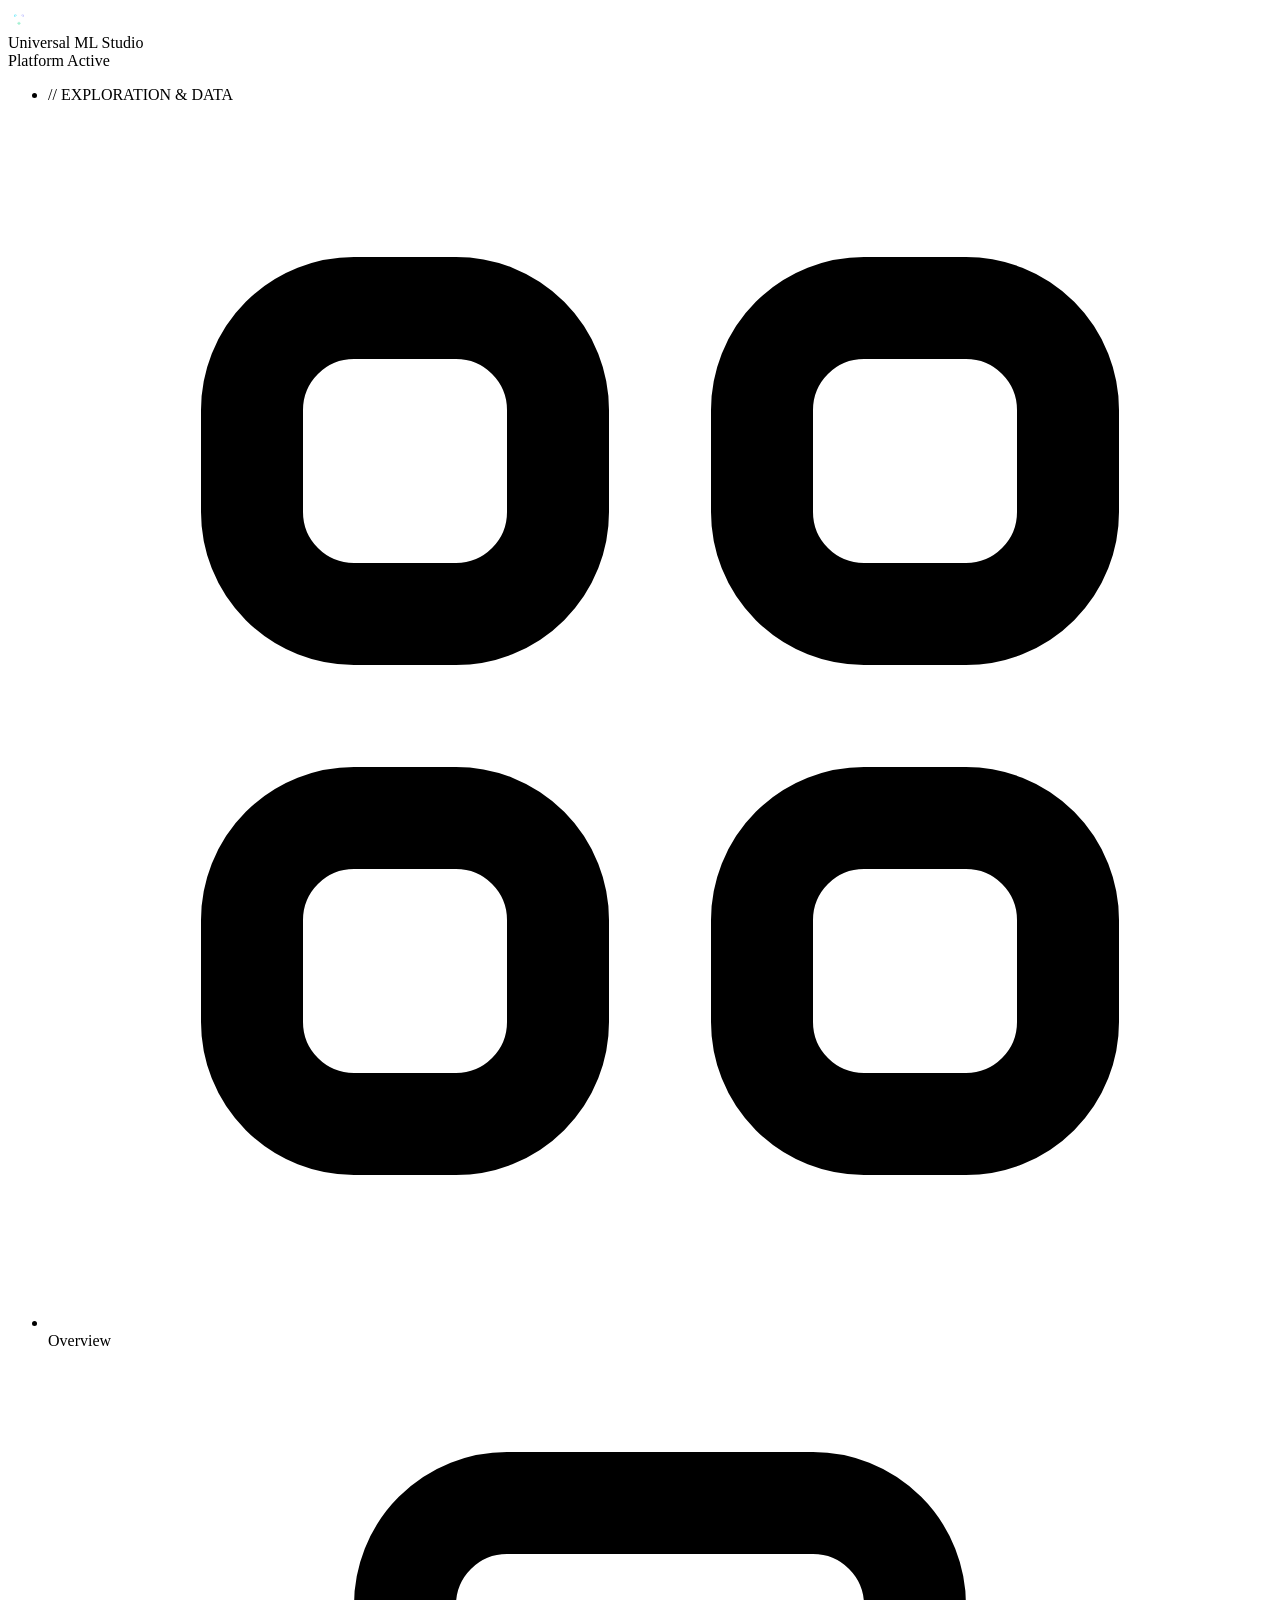
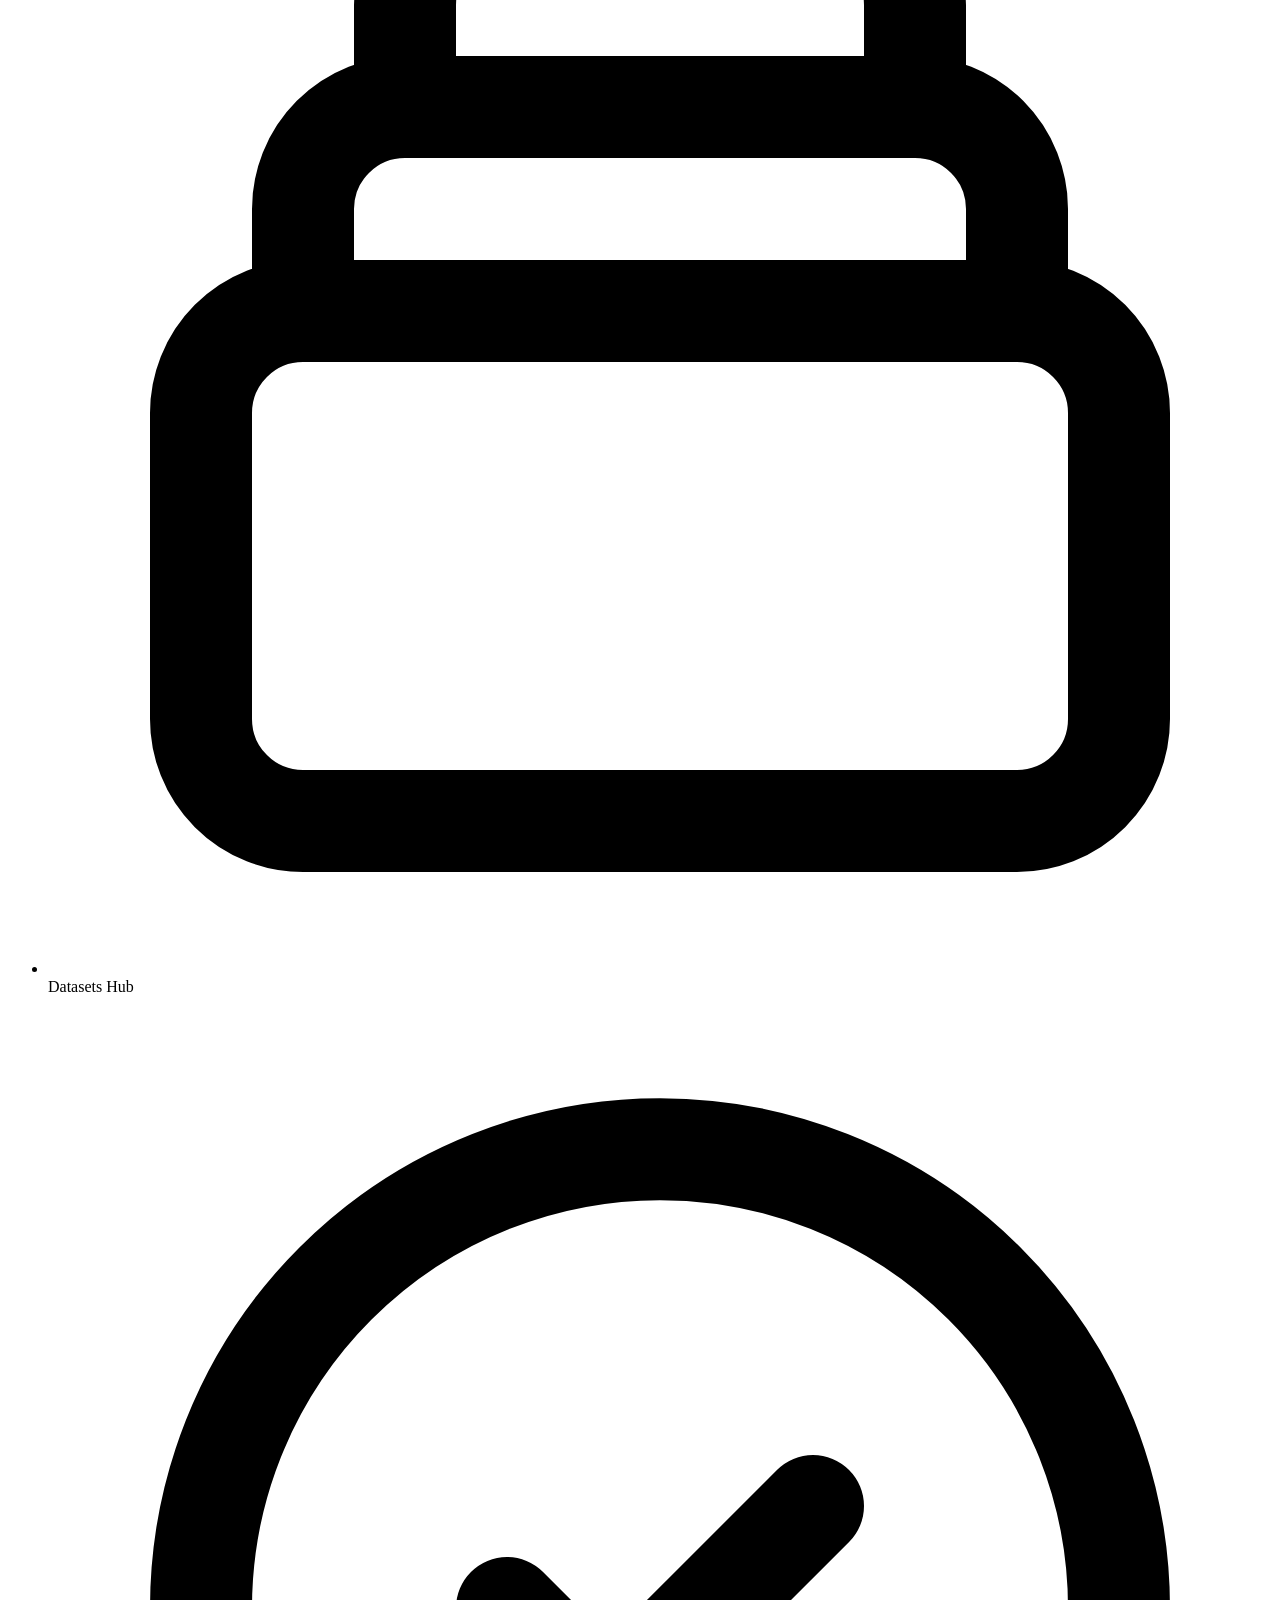
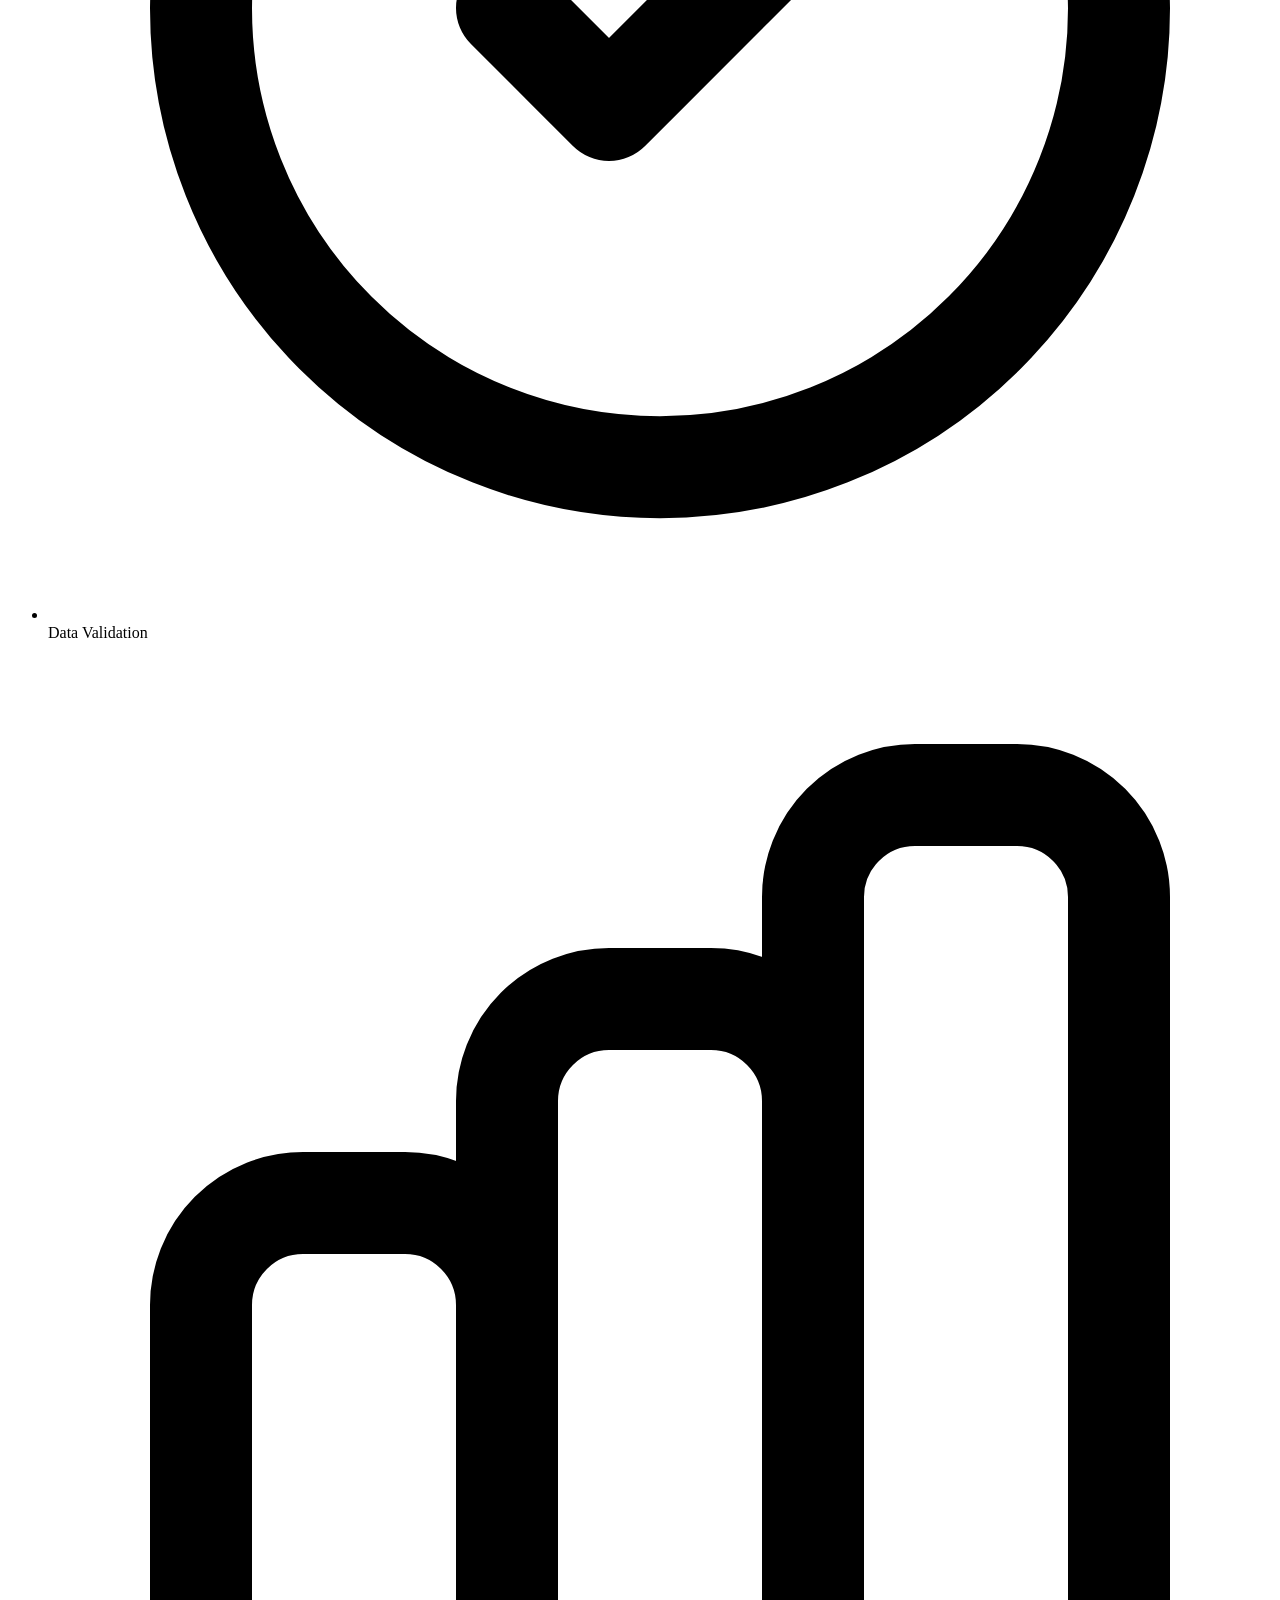
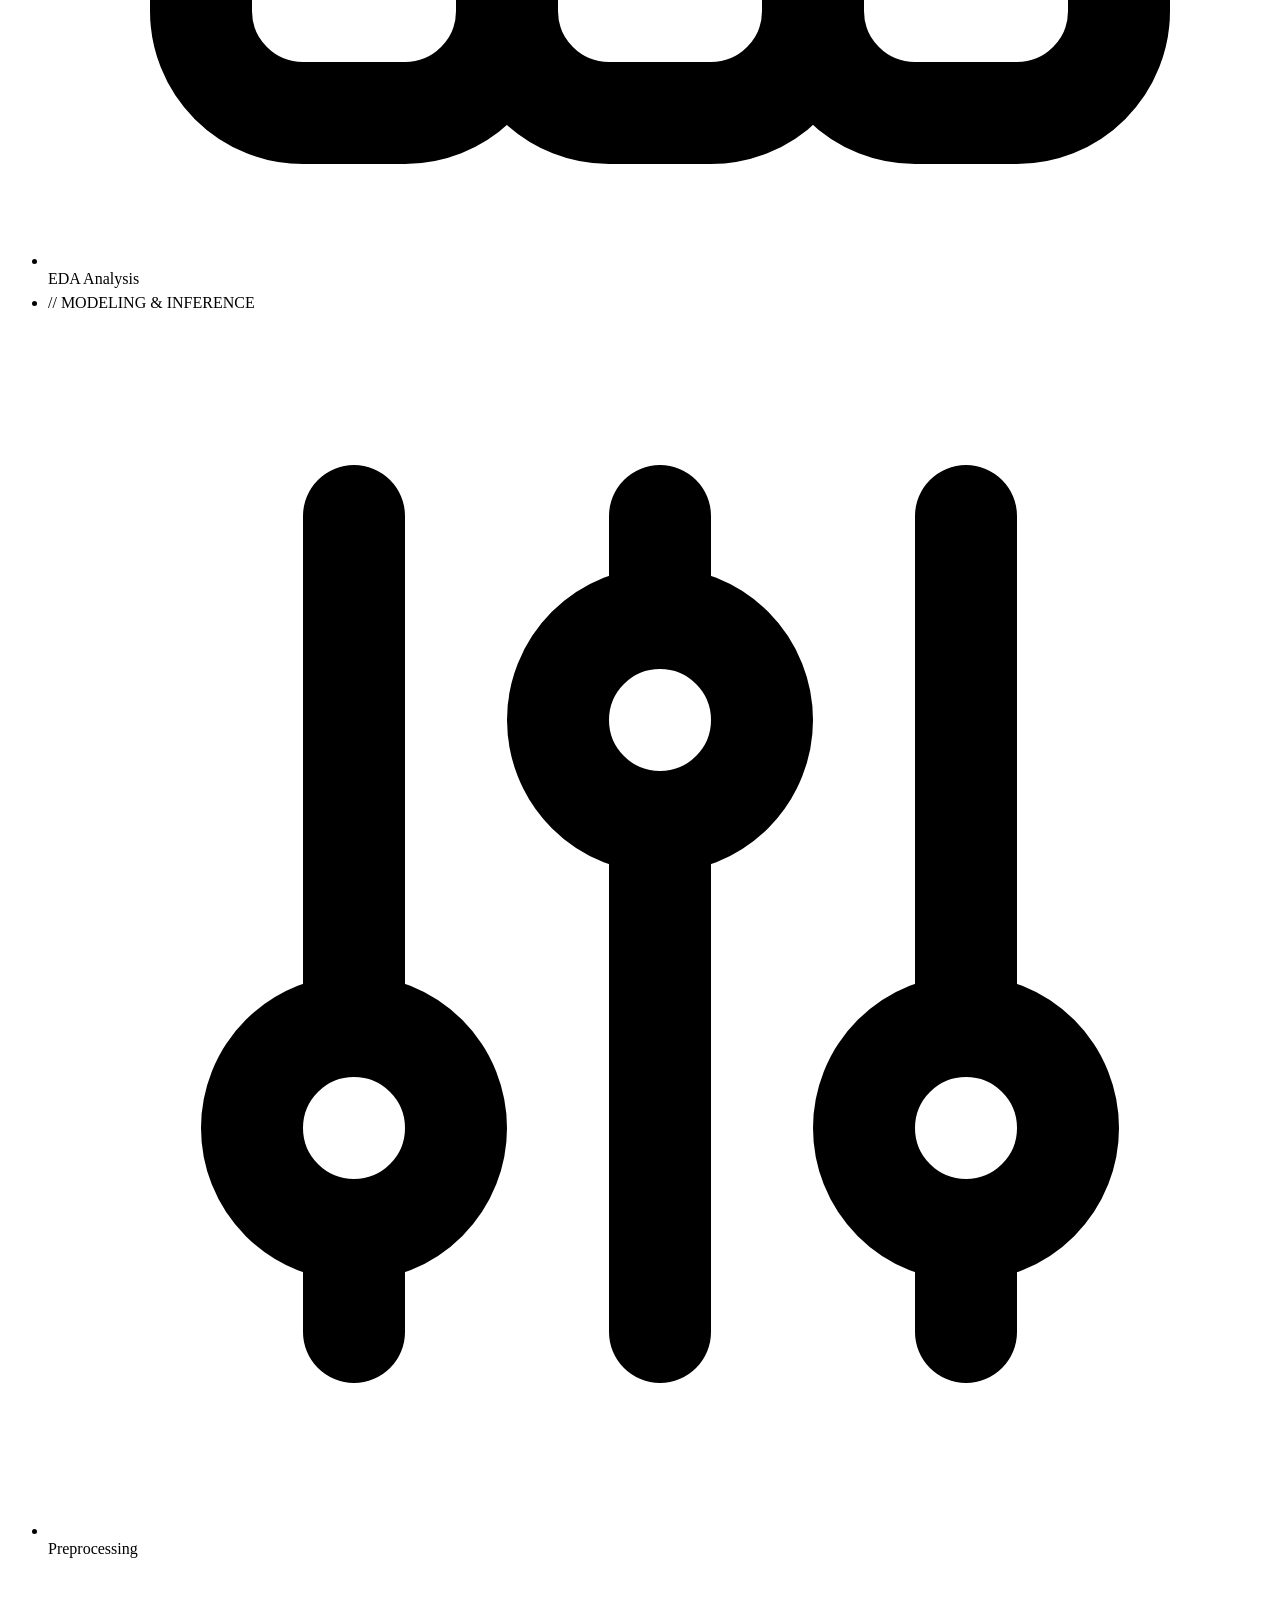
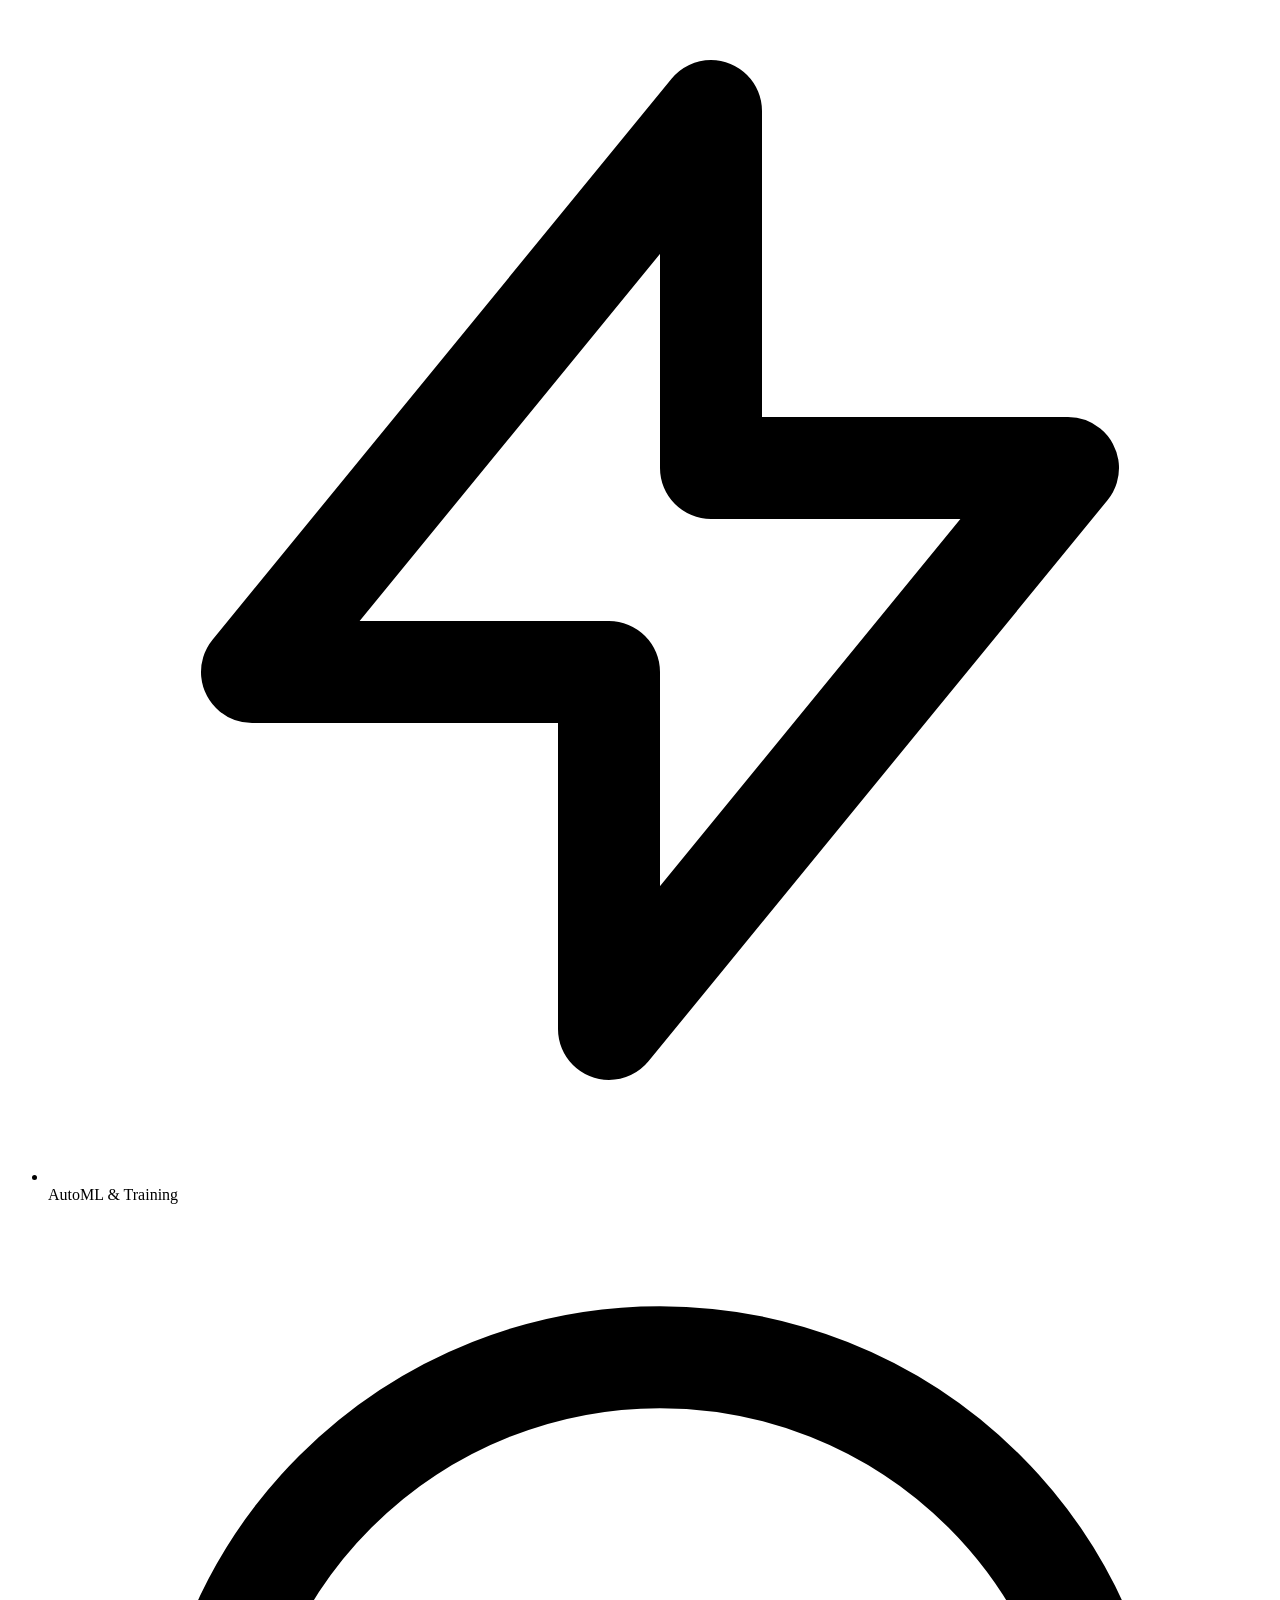
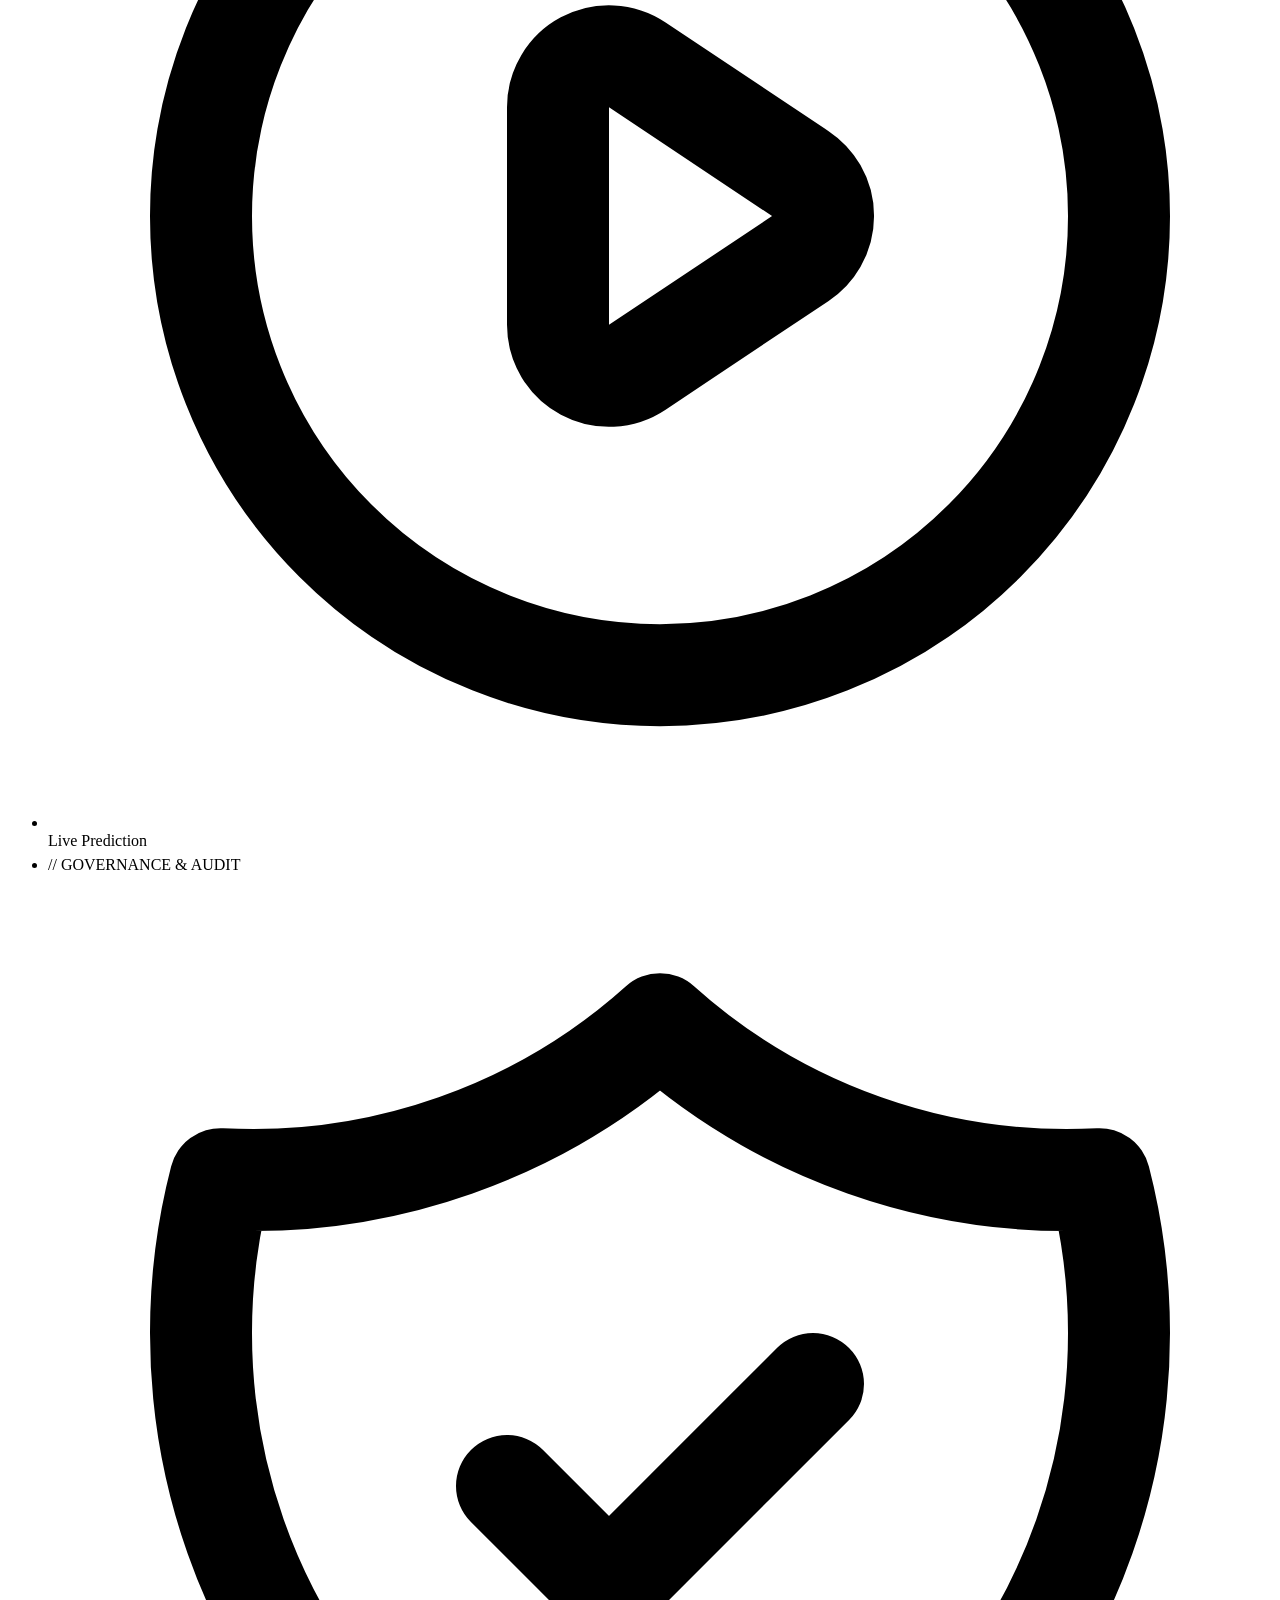
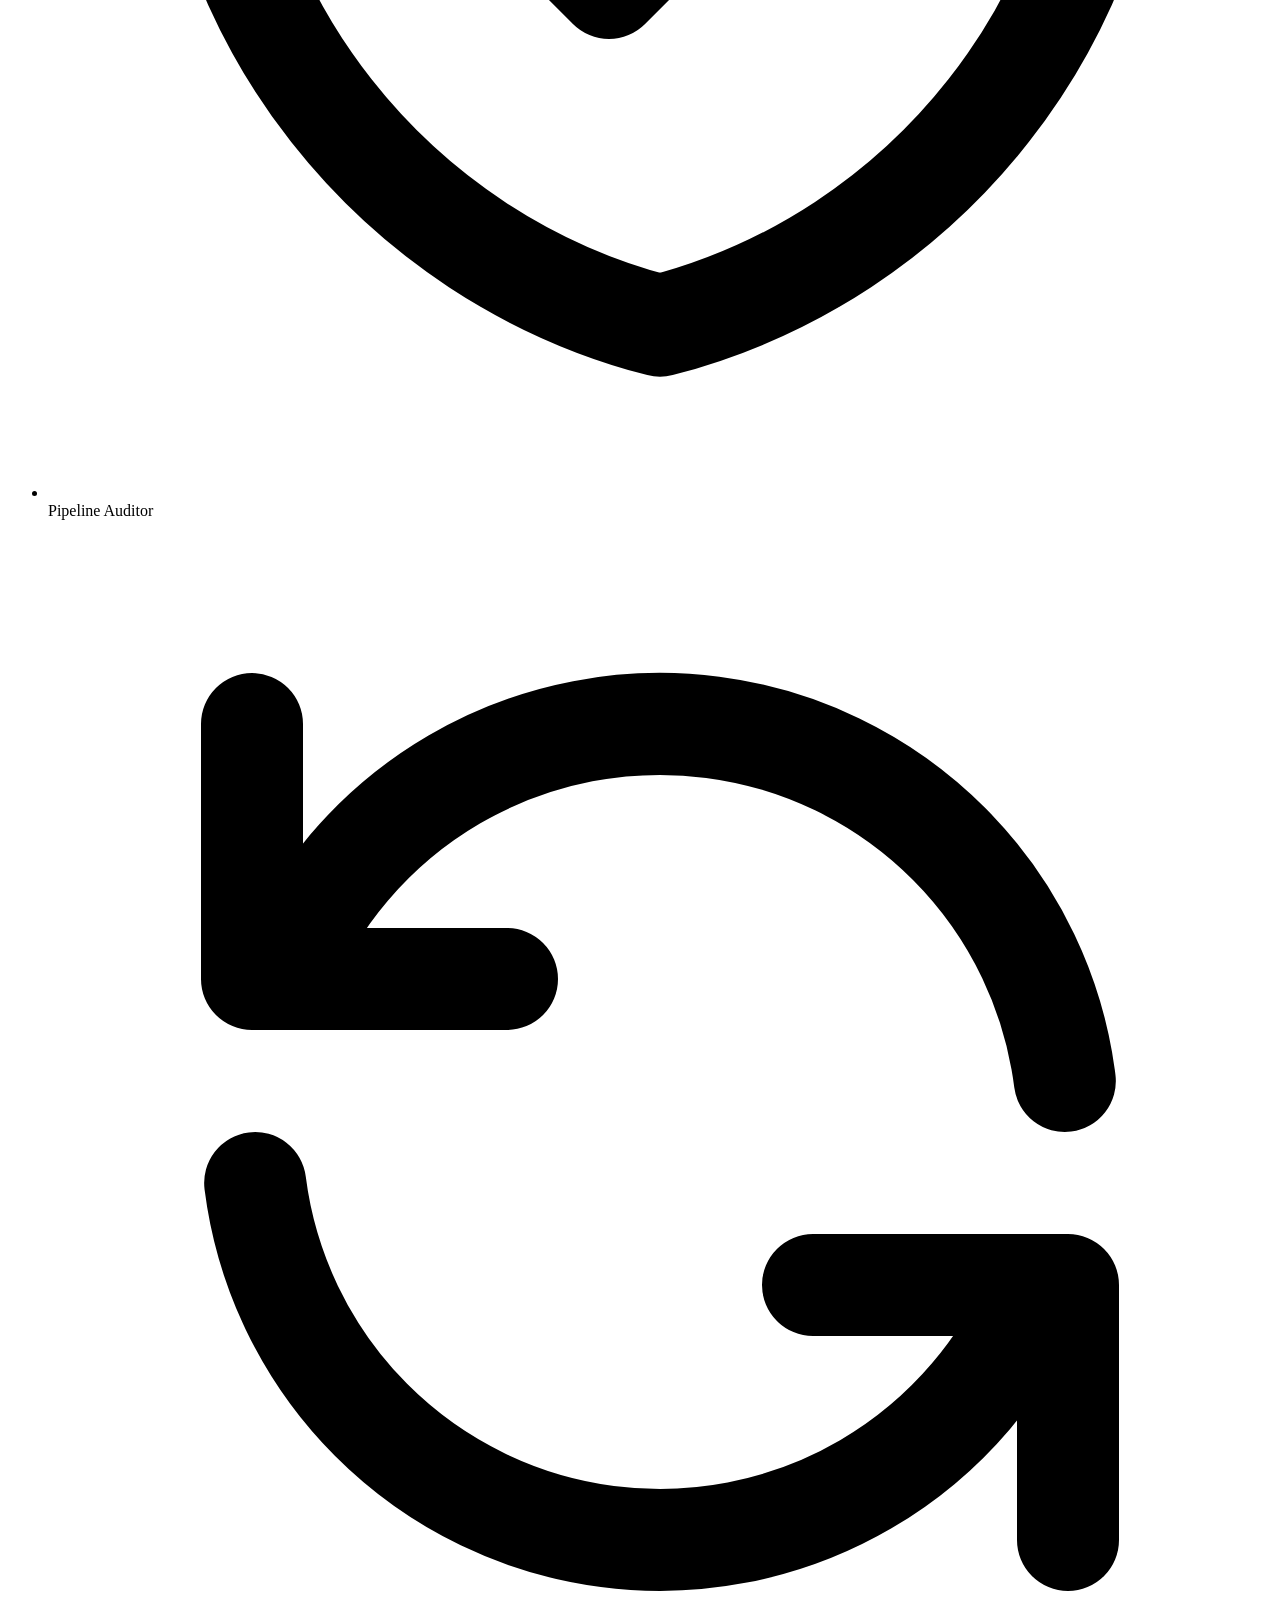
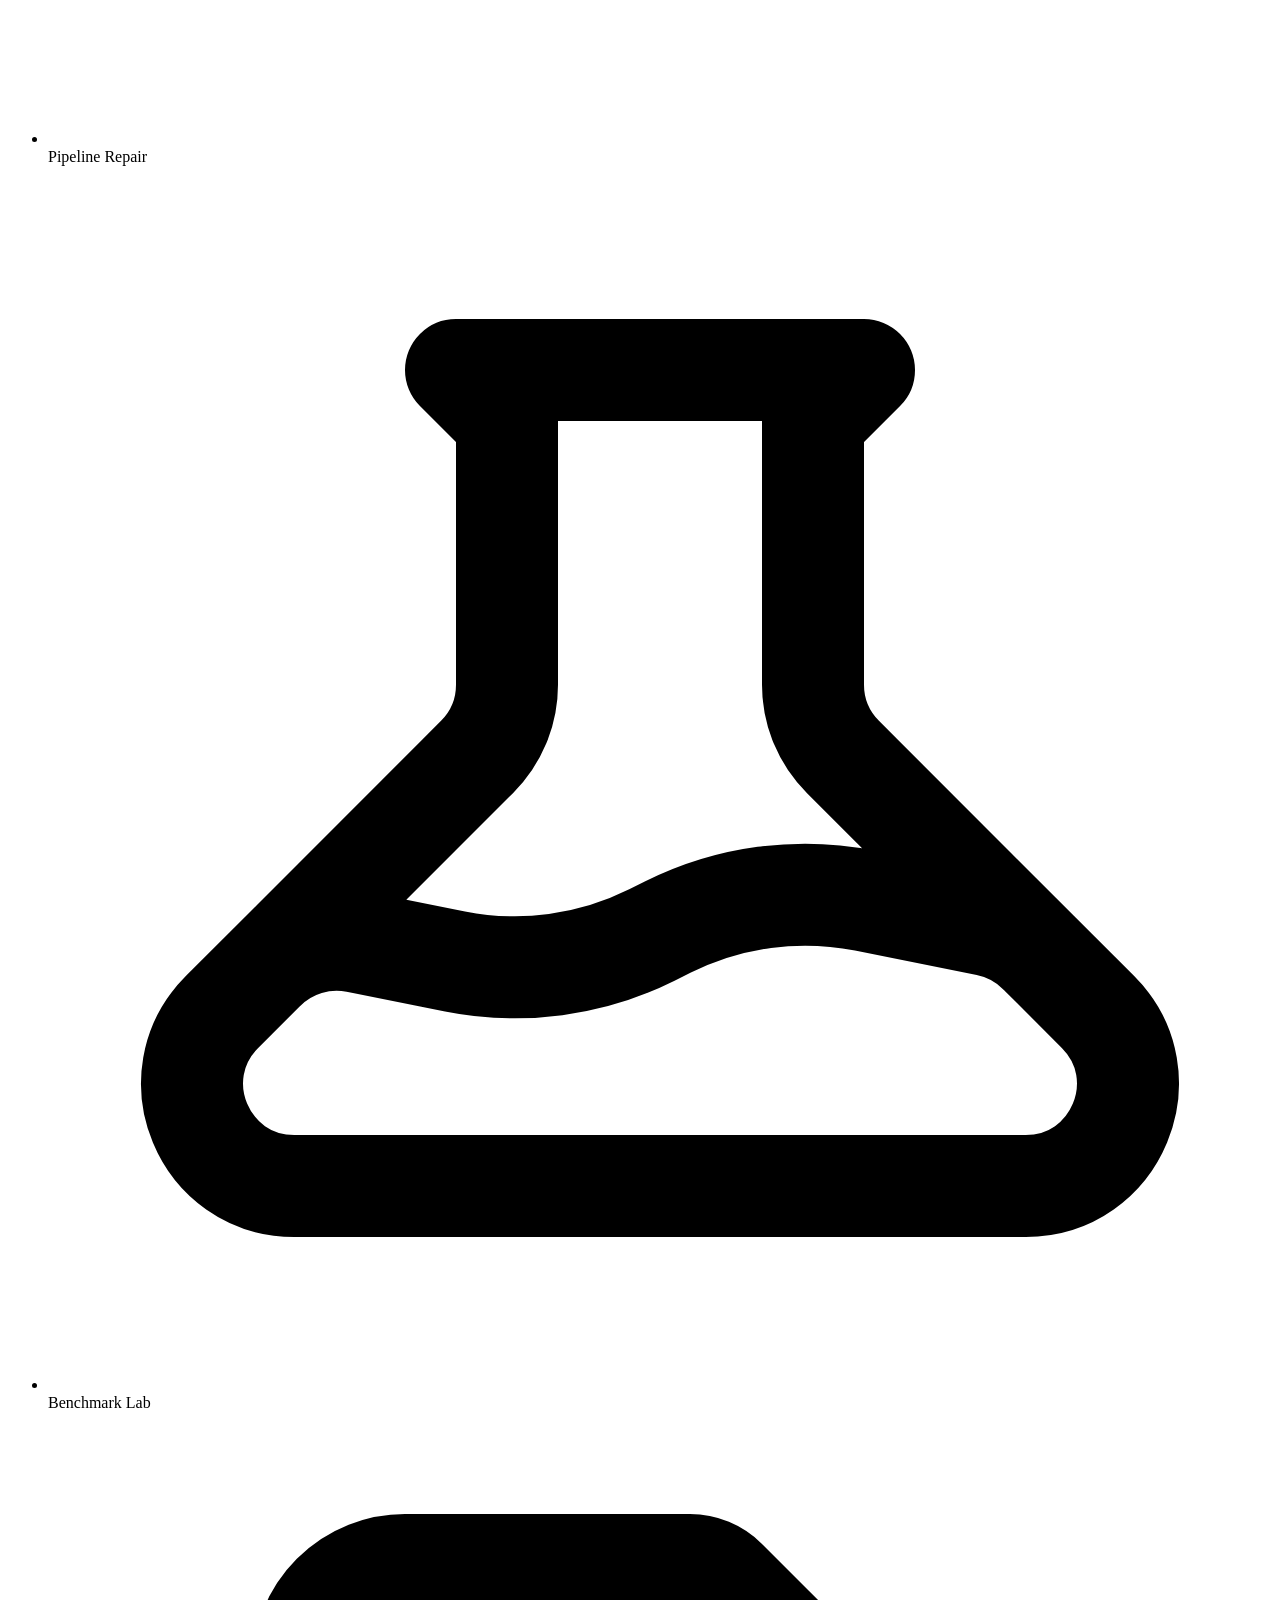
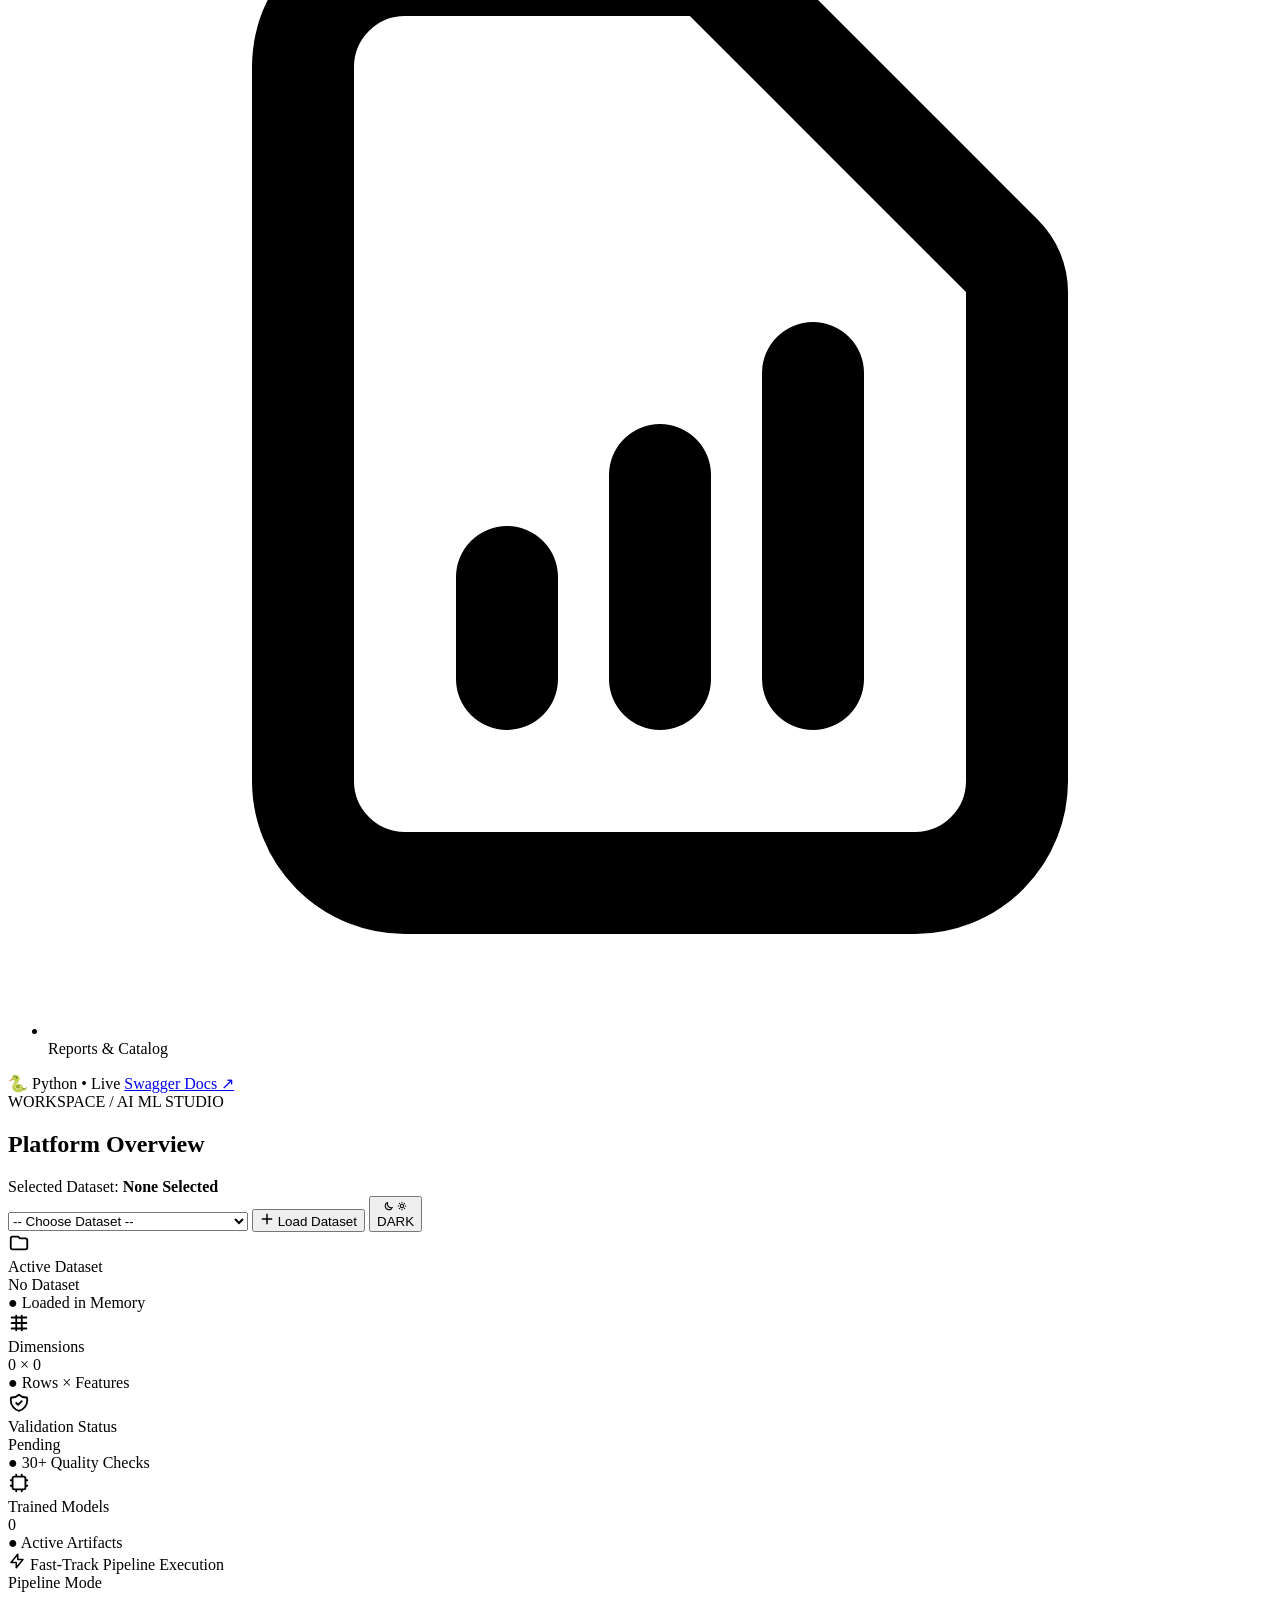
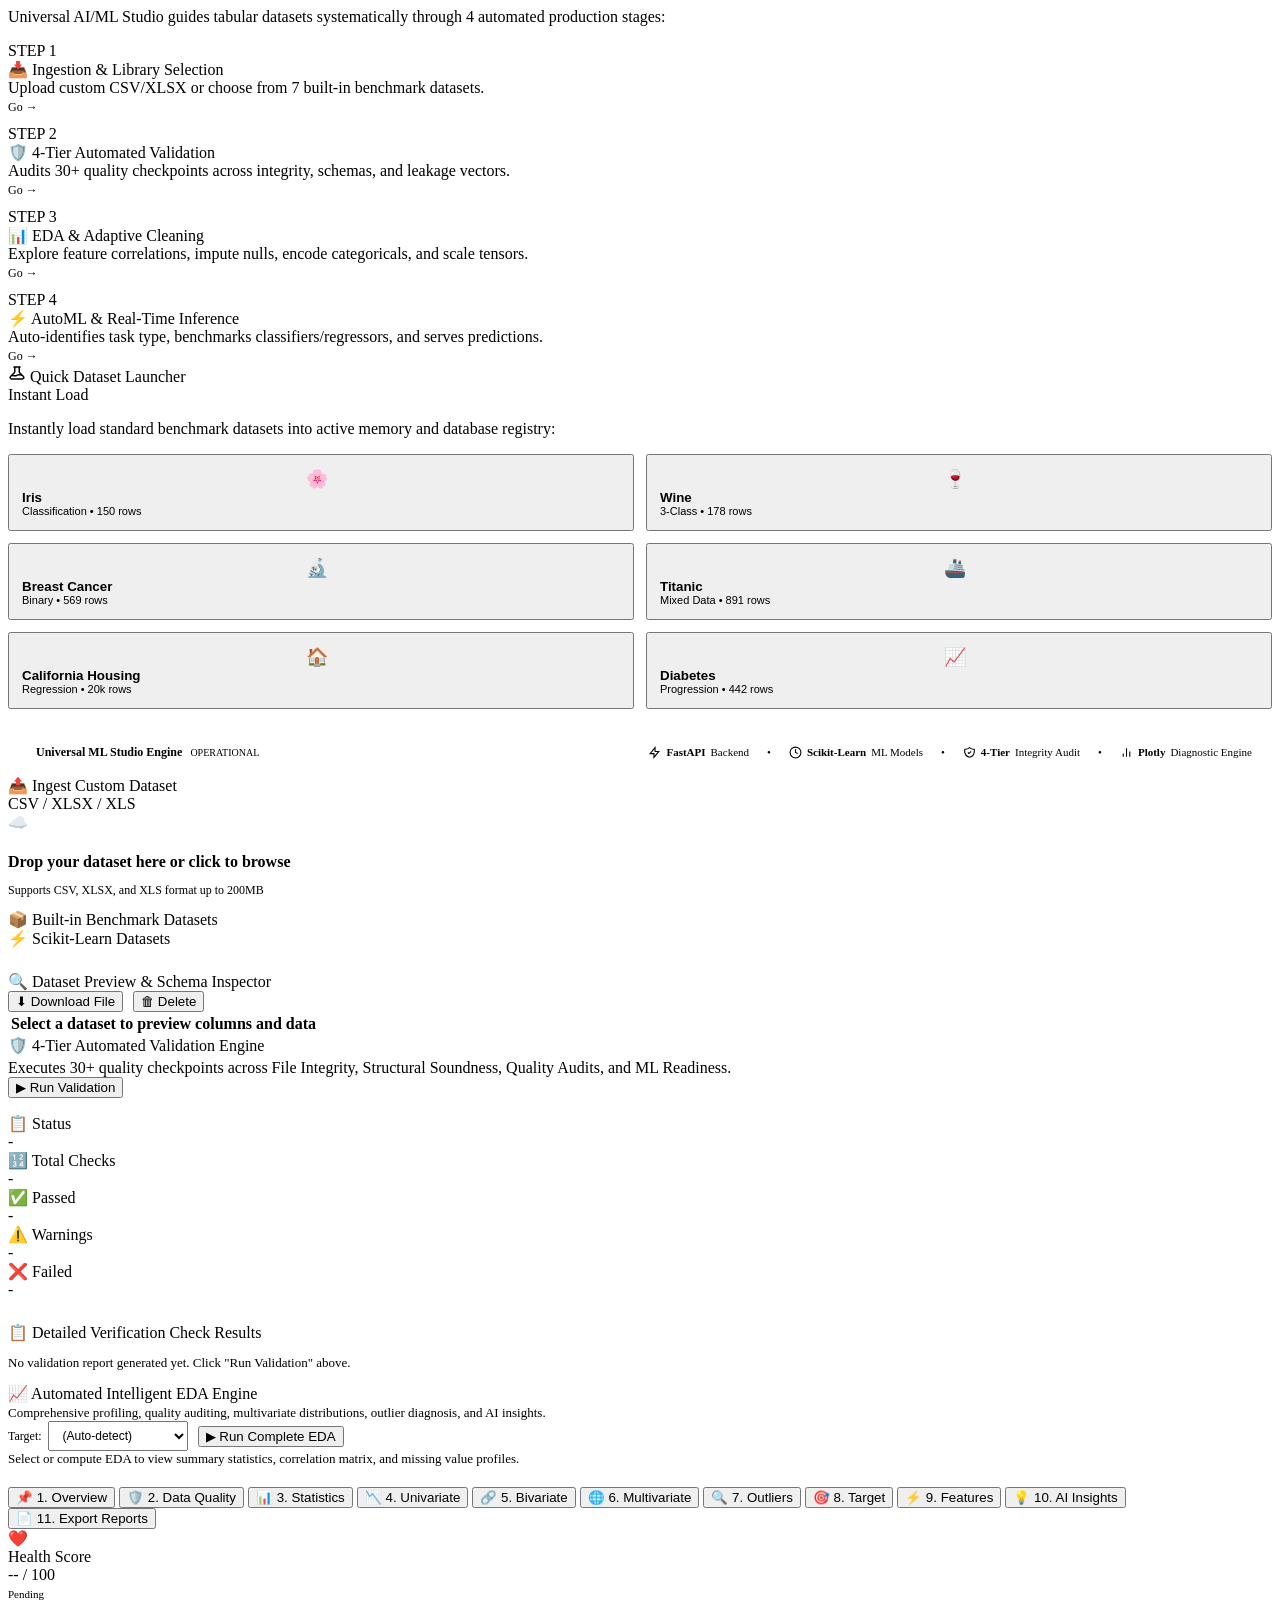
==== universal_ml_studio/static/index.html @ 56fa7dd4 "feat(ui): enhance telemetry UI with Stitch dark/light mode, rich charts, clean icons & contrast fixe" ====
<!DOCTYPE html>
<html lang="en">
<head>
  <meta charset="UTF-8">
  <meta name="viewport" content="width=device-width, initial-scale=1.0">
  <title>Universal AI/ML Studio — Intelligent Platform Dashboard</title>
  <link rel="preconnect" href="https://fonts.googleapis.com">
  <link rel="preconnect" href="https://fonts.gstatic.com" crossorigin>
  <link href="https://fonts.googleapis.com/css2?family=JetBrains+Mono:wght@400;500;600;700&family=Plus+Jakarta+Sans:wght@400;500;600;700;800&family=Inter:wght@400;500;600;700&family=Outfit:wght@500;600;700;800&display=swap" rel="stylesheet">
  <link rel="stylesheet" href="/static/styles.css">
  <script src="https://cdn.plot.ly/plotly-2.35.2.min.js"></script>
</head>
<body>
  <div class="app-container">
    <!-- ── Sidebar Navigation ──────────────────────────────────────── -->
    <aside class="sidebar">
      <div class="brand">
        <div class="brand-icon" title="Veritas Neural Audit Shield">
          <svg width="22" height="22" viewBox="0 0 24 24" fill="none" xmlns="http://www.w3.org/2000/svg">
            <path d="M12 2L3 7V12C3 17.52 6.84 22.74 12 24C17.16 22.74 21 17.52 21 12V7L12 2Z" fill="rgba(255,255,255,0.18)" stroke="#ffffff" stroke-width="1.6" stroke-linejoin="round"/>
            <circle cx="12" cy="11.5" r="2.8" fill="#ffffff"/>
            <circle cx="8" cy="8.5" r="1.4" fill="#67e8f9"/>
            <circle cx="16" cy="8.5" r="1.4" fill="#c0c1ff"/>
            <circle cx="12" cy="16.5" r="1.4" fill="#6ee7b7"/>
            <path d="M8 8.5L12 11.5M16 8.5L12 11.5M12 11.5L12 16.5" stroke="#ffffff" stroke-width="1.2" stroke-linecap="round"/>
          </svg>
        </div>
        <div class="brand-info">
          <div class="brand-text">Universal ML Studio</div>
          <div class="brand-tag"><span class="brand-tag-dot"></span> Platform Active</div>
        </div>
      </div>

      <ul class="nav-links">
        <li class="nav-category">// EXPLORATION &amp; DATA</li>
        <li class="nav-item active" data-tab="overview">
          <svg fill="none" stroke="currentColor" viewBox="0 0 24 24"><path stroke-linecap="round" stroke-linejoin="round" stroke-width="2" d="M4 6a2 2 0 012-2h2a2 2 0 012 2v2a2 2 0 01-2 2H6a2 2 0 01-2-2V6zM14 6a2 2 0 012-2h2a2 2 0 012 2v2a2 2 0 01-2 2h-2a2 2 0 01-2-2V6zM4 16a2 2 0 012-2h2a2 2 0 012 2v2a2 2 0 01-2 2H6a2 2 0 01-2-2v-2zM14 16a2 2 0 012-2h2a2 2 0 012 2v2a2 2 0 01-2 2h-2a2 2 0 01-2-2v-2z"></path></svg>
          Overview
        </li>
        <li class="nav-item" data-tab="datasets">
          <svg fill="none" stroke="currentColor" viewBox="0 0 24 24"><path stroke-linecap="round" stroke-linejoin="round" stroke-width="2" d="M19 11H5m14 0a2 2 0 012 2v6a2 2 0 01-2 2H5a2 2 0 01-2-2v-6a2 2 0 012-2m14 0V9a2 2 0 00-2-2M5 11V9a2 2 0 012-2m0 0V5a2 2 0 012-2h6a2 2 0 012 2v2M7 7h10"></path></svg>
          Datasets Hub
        </li>
        <li class="nav-item" data-tab="validation">
          <svg fill="none" stroke="currentColor" viewBox="0 0 24 24"><path stroke-linecap="round" stroke-linejoin="round" stroke-width="2" d="M9 12l2 2 4-4m6 2a9 9 0 11-18 0 9 9 0 0118 0z"></path></svg>
          Data Validation
        </li>
        <li class="nav-item" data-tab="eda">
          <svg fill="none" stroke="currentColor" viewBox="0 0 24 24"><path stroke-linecap="round" stroke-linejoin="round" stroke-width="2" d="M9 19v-6a2 2 0 00-2-2H5a2 2 0 00-2 2v6a2 2 0 002 2h2a2 2 0 002-2zm0 0V9a2 2 0 012-2h2a2 2 0 012 2v10m-6 0a2 2 0 002 2h2a2 2 0 002-2m0 0V5a2 2 0 012-2h2a2 2 0 012 2v14a2 2 0 01-2 2h-2a2 2 0 01-2-2z"></path></svg>
          EDA Analysis
        </li>

        <li class="nav-category" style="margin-top: 6px;">// MODELING &amp; INFERENCE</li>
        <li class="nav-item" data-tab="preprocessing">
          <svg fill="none" stroke="currentColor" viewBox="0 0 24 24"><path stroke-linecap="round" stroke-linejoin="round" stroke-width="2" d="M12 6V4m0 2a2 2 0 100 4m0-4a2 2 0 110 4m-6 8a2 2 0 100-4m0 4a2 2 0 110-4m0 4v2m0-6V4m6 6v10m6-2a2 2 0 100-4m0 4a2 2 0 110-4m0 4v2m0-6V4"></path></svg>
          Preprocessing
        </li>
        <li class="nav-item" data-tab="ml">
          <svg fill="none" stroke="currentColor" viewBox="0 0 24 24"><path stroke-linecap="round" stroke-linejoin="round" stroke-width="2" d="M13 10V3L4 14h7v7l9-11h-7z"></path></svg>
          AutoML &amp; Training
        </li>
        <li class="nav-item" data-tab="prediction">
          <svg fill="none" stroke="currentColor" viewBox="0 0 24 24"><path stroke-linecap="round" stroke-linejoin="round" stroke-width="2" d="M14.752 11.168l-3.197-2.132A1 1 0 0010 9.87v4.263a1 1 0 001.555.832l3.197-2.132a1 1 0 000-1.664z"></path><path stroke-linecap="round" stroke-linejoin="round" stroke-width="2" d="M21 12a9 9 0 11-18 0 9 9 0 0118 0z"></path></svg>
          Live Prediction
        </li>

        <li class="nav-category" style="margin-top: 6px;">// GOVERNANCE &amp; AUDIT</li>
        <li class="nav-item" data-tab="auditor">
          <svg fill="none" stroke="currentColor" viewBox="0 0 24 24"><path stroke-linecap="round" stroke-linejoin="round" stroke-width="2" d="M9 12l2 2 4-4m5.618-4.016A11.955 11.955 0 0112 2.944a11.955 11.955 0 01-8.618 3.04A12.02 12.02 0 003 9c0 5.591 3.824 10.29 9 11.622 5.176-1.332 9-6.03 9-11.622 0-1.042-.133-2.052-.382-3.016z"></path></svg>
          Pipeline Auditor
        </li>
        <li class="nav-item" data-tab="repair">
          <svg fill="none" stroke="currentColor" viewBox="0 0 24 24"><path stroke-linecap="round" stroke-linejoin="round" stroke-width="2" d="M4 4v5h.582m15.356 2A8.001 8.001 0 004.582 9m0 0H9m11 11v-5h-.581m0 0a8.003 8.003 0 01-15.357-2m15.357 2H15"></path></svg>
          Pipeline Repair
        </li>
        <li class="nav-item" data-tab="benchmark">
          <svg fill="none" stroke="currentColor" viewBox="0 0 24 24"><path stroke-linecap="round" stroke-linejoin="round" stroke-width="2" d="M19.428 15.428a2 2 0 00-1.022-.547l-2.387-.477a6 6 0 00-3.86.517l-.318.158a6 6 0 01-3.86.517L6.05 15.21a2 2 0 00-1.806.547M8 4h8l-1 1v5.172a2 2 0 00.586 1.414l5 5c1.26 1.26.367 3.414-1.415 3.414H4.828c-1.782 0-2.674-2.154-1.414-3.414l5-5A2 2 0 009 10.172V5L8 4z"></path></svg>
          Benchmark Lab
        </li>
        <li class="nav-item" data-tab="reports">
          <svg fill="none" stroke="currentColor" viewBox="0 0 24 24"><path stroke-linecap="round" stroke-linejoin="round" stroke-width="2" d="M9 17v-2m3 2v-4m3 4v-6m2 10H7a2 2 0 01-2-2V5a2 2 0 012-2h5.586a1 1 0 01.707.293l5.414 5.414a1 1 0 01.293.707V19a2 2 0 01-2 2z"></path></svg>
          Reports &amp; Catalog
        </li>
      </ul>

      <div class="sidebar-footer">
        <div class="sidebar-links-row">
          <span class="status-badge"><span class="status-dot"></span> 🐍 Python • Live</span>
          <a href="/docs" target="_blank" class="swagger-link">Swagger Docs ↗</a>
        </div>
      </div>
    </aside>

    <!-- ── Main Area ─────────────────────────────────────────── -->
    <div class="main-wrapper">
      <header class="top-bar">
        <div class="top-left">
          <div class="title-group">
            <div class="breadcrumb-trail">WORKSPACE / <span>AI ML STUDIO</span></div>
            <h2 class="page-title" id="page-heading">Platform Overview</h2>
          </div>
          <div class="active-dataset-chip">
            <span>Selected Dataset:</span>
            <strong id="active-dataset-name">None Selected</strong>
          </div>
        </div>
        <div class="top-right">
          <select id="dataset-selector" class="form-select" style="width: 240px;" onchange="handleDatasetSelect(this.value)">
            <option value="">-- Choose Dataset --</option>
          </select>
          <button class="btn btn-primary" onclick="showTab('datasets')">
            <svg width="14" height="14" fill="none" stroke="currentColor" viewBox="0 0 24 24"><path stroke-linecap="round" stroke-linejoin="round" stroke-width="2.5" d="M12 4v16m8-8H4"></path></svg>
            Load Dataset
          </button>
          <button id="theme-toggle-btn" class="theme-toggle-btn" onclick="toggleTheme()" title="Switch Light / Dark Theme" aria-label="Toggle Theme">
            <div class="theme-toggle-track">
              <span class="theme-toggle-thumb">
                <svg class="theme-icon-dark" width="10" height="10" fill="none" stroke="currentColor" viewBox="0 0 24 24"><path stroke-linecap="round" stroke-linejoin="round" stroke-width="2.5" d="M20.354 15.354A9 9 0 018.646 3.646 9.003 9.003 0 0012 21a9.003 9.003 0 008.354-5.646z"></path></svg>
                <svg class="theme-icon-light" width="10" height="10" fill="none" stroke="currentColor" viewBox="0 0 24 24"><path stroke-linecap="round" stroke-linejoin="round" stroke-width="2.5" d="M12 3v1m0 16v1m9-9h-1M4 12H3m15.364 6.364l-.707-.707M6.343 6.343l-.707-.707m12.728 0l-.707.707M6.343 17.657l-.707.707M16 12a4 4 0 11-8 0 4 4 0 018 0z"></path></svg>
              </span>
            </div>
            <span class="theme-toggle-text" id="theme-status-text">DARK</span>
          </button>
        </div>
      </header>

      <main class="content-body">
        <!-- ═════════ 1. OVERVIEW VIEW ═════════ -->
        <section id="tab-overview" class="view-section active">
          <!-- Bento KPI Cards Row -->
          <div class="kpi-grid">
            <div class="kpi-card">
              <div class="kpi-icon indigo">
                <svg width="22" height="22" fill="none" stroke="currentColor" viewBox="0 0 24 24"><path stroke-linecap="round" stroke-linejoin="round" stroke-width="2" d="M3 7v10a2 2 0 002 2h14a2 2 0 002-2V9a2 2 0 00-2-2h-6l-2-2H5a2 2 0 00-2 2z"></path></svg>
              </div>
              <div class="kpi-body">
                <div class="kpi-label">Active Dataset</div>
                <div class="kpi-val" id="kpi-dataset-name">No Dataset</div>
                <div class="kpi-sub"><span style="color:var(--accent-indigo);">●</span> Loaded in Memory</div>
              </div>
            </div>
            <div class="kpi-card">
              <div class="kpi-icon cyan">
                <svg width="22" height="22" fill="none" stroke="currentColor" viewBox="0 0 24 24"><path stroke-linecap="round" stroke-linejoin="round" stroke-width="2" d="M4 6h16M4 12h16M4 18h16M9 4v16m6-16v16"></path></svg>
              </div>
              <div class="kpi-body">
                <div class="kpi-label">Dimensions</div>
                <div class="kpi-val" id="kpi-dimensions">0 × 0</div>
                <div class="kpi-sub"><span style="color:var(--accent-cyan);">●</span> Rows × Features</div>
              </div>
            </div>
            <div class="kpi-card">
              <div class="kpi-icon emerald">
                <svg width="22" height="22" fill="none" stroke="currentColor" viewBox="0 0 24 24"><path stroke-linecap="round" stroke-linejoin="round" stroke-width="2" d="M9 12l2 2 4-4m5.618-4.016A11.955 11.955 0 0112 2.944a11.955 11.955 0 01-8.618 3.04A12.02 12.02 0 003 9c0 5.591 3.824 10.29 9 11.622 5.176-1.332 9-6.03 9-11.622 0-1.042-.133-2.052-.382-3.016z"></path></svg>
              </div>
              <div class="kpi-body">
                <div class="kpi-label">Validation Status</div>
                <div class="kpi-val" id="kpi-validation-status">Pending</div>
                <div class="kpi-sub"><span style="color:var(--accent-emerald);">●</span> 30+ Quality Checks</div>
              </div>
            </div>
            <div class="kpi-card">
              <div class="kpi-icon amber">
                <svg width="22" height="22" fill="none" stroke="currentColor" viewBox="0 0 24 24"><path stroke-linecap="round" stroke-linejoin="round" stroke-width="2" d="M9 3v2m6-2v2M9 19v2m6-2v2M3 9h2m-2 6h2m14-6h2m-2 6h2M7 5h10a2 2 0 012 2v10a2 2 0 01-2 2H7a2 2 0 01-2-2V7a2 2 0 012-2z"></path></svg>
              </div>
              <div class="kpi-body">
                <div class="kpi-label">Trained Models</div>
                <div class="kpi-val" id="kpi-models-count">0</div>
                <div class="kpi-sub"><span style="color:var(--accent-amber);">●</span> Active Artifacts</div>
              </div>
            </div>
          </div>

          <div class="grid-2col">
            <!-- Fast-Track Pipeline DAG -->
            <div class="glass-card">
              <div class="card-header">
                <div class="card-title">
                  <span class="card-title-icon" style="color:var(--accent-indigo);">
                    <svg width="18" height="18" fill="none" stroke="currentColor" viewBox="0 0 24 24"><path stroke-linecap="round" stroke-linejoin="round" stroke-width="2" d="M13 10V3L4 14h7v7l9-11h-7z"></path></svg>
                  </span> Fast-Track Pipeline Execution
                </div>
                <span class="badge badge-algo">Pipeline Mode</span>
              </div>
              <p class="card-subtitle">
                Universal AI/ML Studio guides tabular datasets systematically through 4 automated production stages:
              </p>
              <div style="display:flex; flex-direction:column; gap:10px;">
                <div class="pipeline-step" onclick="showTab('datasets')">
                  <span class="pipeline-step-badge badge-info">STEP 1</span>
                  <div class="pipeline-step-content">
                    <div class="pipeline-step-title">📥 Ingestion &amp; Library Selection</div>
                    <div class="pipeline-step-desc">Upload custom CSV/XLSX or choose from 7 built-in benchmark datasets.</div>
                  </div>
                  <span style="color:var(--text-dim); font-size:12px;">Go →</span>
                </div>
                <div class="pipeline-step" onclick="showTab('validation')">
                  <span class="pipeline-step-badge badge-valid">STEP 2</span>
                  <div class="pipeline-step-content">
                    <div class="pipeline-step-title">🛡️ 4-Tier Automated Validation</div>
                    <div class="pipeline-step-desc">Audits 30+ quality checkpoints across integrity, schemas, and leakage vectors.</div>
                  </div>
                  <span style="color:var(--text-dim); font-size:12px;">Go →</span>
                </div>
                <div class="pipeline-step" onclick="showTab('eda')">
                  <span class="pipeline-step-badge badge-warning">STEP 3</span>
                  <div class="pipeline-step-content">
                    <div class="pipeline-step-title">📊 EDA &amp; Adaptive Cleaning</div>
                    <div class="pipeline-step-desc">Explore feature correlations, impute nulls, encode categoricals, and scale tensors.</div>
                  </div>
                  <span style="color:var(--text-dim); font-size:12px;">Go →</span>
                </div>
                <div class="pipeline-step" onclick="showTab('ml')">
                  <span class="pipeline-step-badge badge-algo">STEP 4</span>
                  <div class="pipeline-step-content">
                    <div class="pipeline-step-title">⚡ AutoML &amp; Real-Time Inference</div>
                    <div class="pipeline-step-desc">Auto-identifies task type, benchmarks classifiers/regressors, and serves predictions.</div>
                  </div>
                  <span style="color:var(--text-dim); font-size:12px;">Go →</span>
                </div>
              </div>
            </div>

            <!-- Quick Dataset Launcher -->
            <div class="glass-card">
              <div class="card-header">
                <div class="card-title">
                  <span class="card-title-icon" style="color:var(--accent-cyan);">
                    <svg width="18" height="18" fill="none" stroke="currentColor" viewBox="0 0 24 24"><path stroke-linecap="round" stroke-linejoin="round" stroke-width="2" d="M19.428 15.428a2 2 0 00-1.022-.547l-2.387-.477a6 6 0 00-3.86.517l-.318.158a6 6 0 01-3.86.517L6.05 15.21a2 2 0 00-1.806.547M8 4h8l-1 1v5.172a2 2 0 00.586 1.414l5 5c1.26 1.26.367 3.414-1.415 3.414H4.828c-1.782 0-2.674-2.154-1.414-3.414l5-5A2 2 0 009 10.172V5L8 4z"></path></svg>
                  </span> Quick Dataset Launcher
                </div>
                <span class="badge badge-info">Instant Load</span>
              </div>
              <p class="card-subtitle">
                Instantly load standard benchmark datasets into active memory and database registry:
              </p>
              <div style="display:grid; grid-template-columns:1fr 1fr; gap:12px;">
                <button class="btn btn-secondary btn-sm" onclick="loadSample('iris')" style="justify-content:flex-start; padding:12px;">
                  <span style="font-size:18px; margin-right:8px;">🌸</span>
                  <div style="text-align:left;"><div style="font-weight:700;">Iris</div><div style="font-size:11px; color:var(--text-dim);">Classification • 150 rows</div></div>
                </button>
                <button class="btn btn-secondary btn-sm" onclick="loadSample('wine')" style="justify-content:flex-start; padding:12px;">
                  <span style="font-size:18px; margin-right:8px;">🍷</span>
                  <div style="text-align:left;"><div style="font-weight:700;">Wine</div><div style="font-size:11px; color:var(--text-dim);">3-Class • 178 rows</div></div>
                </button>
                <button class="btn btn-secondary btn-sm" onclick="loadSample('breast_cancer')" style="justify-content:flex-start; padding:12px;">
                  <span style="font-size:18px; margin-right:8px;">🔬</span>
                  <div style="text-align:left;"><div style="font-weight:700;">Breast Cancer</div><div style="font-size:11px; color:var(--text-dim);">Binary • 569 rows</div></div>
                </button>
                <button class="btn btn-secondary btn-sm" onclick="loadSample('titanic')" style="justify-content:flex-start; padding:12px;">
                  <span style="font-size:18px; margin-right:8px;">🚢</span>
                  <div style="text-align:left;"><div style="font-weight:700;">Titanic</div><div style="font-size:11px; color:var(--text-dim);">Mixed Data • 891 rows</div></div>
                </button>
                <button class="btn btn-secondary btn-sm" onclick="loadSample('california_housing')" style="justify-content:flex-start; padding:12px;">
                  <span style="font-size:18px; margin-right:8px;">🏠</span>
                  <div style="text-align:left;"><div style="font-weight:700;">California Housing</div><div style="font-size:11px; color:var(--text-dim);">Regression • 20k rows</div></div>
                </button>
                <button class="btn btn-secondary btn-sm" onclick="loadSample('diabetes_regression')" style="justify-content:flex-start; padding:12px;">
                  <span style="font-size:18px; margin-right:8px;">📈</span>
                  <div style="text-align:left;"><div style="font-weight:700;">Diabetes</div><div style="font-size:11px; color:var(--text-dim);">Progression • 442 rows</div></div>
                </button>
              </div>
            </div>
          </div>

          <!-- Minimal Live Platform Status -->
          <div class="glass-card" style="margin-top: 20px; padding: 16px 20px;">
            <div style="display:flex; flex-wrap:wrap; align-items:center; justify-content:space-between; gap:16px;">
              <div style="display:flex; align-items:center; gap:8px;">
                <span class="status-dot"></span>
                <span style="font-family:var(--font-mono); font-size:12px; font-weight:600; color:var(--text-bright);">Universal ML Studio Engine</span>
                <span class="badge badge-valid" style="font-size:10px;">OPERATIONAL</span>
              </div>
              <div style="display:flex; flex-wrap:wrap; align-items:center; gap:18px; font-family:var(--font-mono); font-size:11px; color:var(--text-dim);">
                <span style="display:inline-flex; align-items:center; gap:5px;">
                  <svg width="13" height="13" viewBox="0 0 24 24" fill="none" stroke="currentColor" stroke-width="2" style="color:var(--accent-indigo);"><path d="M13 10V3L4 14h7v7l9-11h-7z"/></svg>
                  <strong style="color:var(--accent-indigo);">FastAPI</strong> Backend
                </span>
                <span>•</span>
                <span style="display:inline-flex; align-items:center; gap:5px;">
                  <svg width="13" height="13" viewBox="0 0 24 24" fill="none" stroke="currentColor" stroke-width="2" style="color:var(--accent-cyan);"><circle cx="12" cy="12" r="10"/><path d="M12 6v6l4 2"/></svg>
                  <strong style="color:var(--accent-cyan);">Scikit-Learn</strong> ML Models
                </span>
                <span>•</span>
                <span style="display:inline-flex; align-items:center; gap:5px;">
                  <svg width="13" height="13" viewBox="0 0 24 24" fill="none" stroke="currentColor" stroke-width="2" style="color:var(--accent-emerald);"><path d="M9 12l2 2 4-4m5.618-4.016A11.955 11.955 0 0112 2.944a11.955 11.955 0 01-8.618 3.04A12.02 12.02 0 003 9c0 5.591 3.824 10.29 9 11.622 5.176-1.332 9-6.03 9-11.622 0-1.042-.133-2.052-.382-3.016z"/></svg>
                  <strong style="color:var(--accent-emerald);">4-Tier</strong> Integrity Audit
                </span>
                <span>•</span>
                <span style="display:inline-flex; align-items:center; gap:5px;">
                  <svg width="13" height="13" viewBox="0 0 24 24" fill="none" stroke="currentColor" stroke-width="2" style="color:var(--accent-amber);"><path d="M18 20V10M12 20V4M6 20v-6"/></svg>
                  <strong style="color:var(--accent-amber);">Plotly</strong> Diagnostic Engine
                </span>
              </div>
            </div>
          </div>
        </section>

        <!-- ═════════ 2. DATASETS VIEW ═════════ -->
        <section id="tab-datasets" class="view-section">
          <div class="grid-2col" style="margin-bottom:24px;">
            <div class="glass-card">
              <div class="card-header">
                <div class="card-title">
                  <span class="card-title-icon">📤</span> Ingest Custom Dataset
                </div>
                <span class="badge badge-info">CSV / XLSX / XLS</span>
              </div>
              <div class="dropzone" id="dropzone" onclick="document.getElementById('file-input').click()">
                <div class="dropzone-icon">☁️</div>
                <h4 style="margin-bottom:6px; font-weight:700;">Drop your dataset here or click to browse</h4>
                <p style="color:var(--text-muted); font-size:12px;">Supports CSV, XLSX, and XLS format up to 200MB</p>
                <input type="file" id="file-input" style="display:none;" accept=".csv,.xlsx,.xls" onchange="uploadFile(this.files[0])">
              </div>
            </div>

            <div class="glass-card">
              <div class="card-header">
                <div class="card-title">
                  <span class="card-title-icon">📦</span> Built-in Benchmark Datasets
                </div>
                <span class="badge badge-algo">⚡ Scikit-Learn Datasets</span>
              </div>
              <div class="sample-grid" id="samples-container">
                <!-- Dynamically loaded -->
              </div>
            </div>
          </div>

          <div class="glass-card">
            <div class="card-header">
              <div class="card-title">
                <span class="card-title-icon">🔍</span> Dataset Preview &amp; Schema Inspector
              </div>
              <div style="display:flex; gap:10px;">
                <button class="btn btn-secondary btn-sm" onclick="downloadCurrentDataset()">⬇ Download File</button>
                <button class="btn btn-danger btn-sm" onclick="deleteCurrentDataset()">🗑 Delete</button>
              </div>
            </div>
            <div class="table-wrapper">
              <table class="data-table" id="dataset-preview-table">
                <thead><tr><th>Select a dataset to preview columns and data</th></tr></thead>
                <tbody></tbody>
              </table>
            </div>
          </div>
        </section>

        <!-- ═════════ 3. VALIDATION VIEW ═════════ -->
        <section id="tab-validation" class="view-section">
          <div class="glass-card" style="margin-bottom:24px;">
            <div class="card-header">
              <div>
                <div class="card-title">
                  <span class="card-title-icon">🛡️</span> 4-Tier Automated Validation Engine
                </div>
                <p class="card-subtitle" style="margin-bottom:0; margin-top:4px;">
                  Executes 30+ quality checkpoints across File Integrity, Structural Soundness, Quality Audits, and ML Readiness.
                </p>
              </div>
              <button class="btn btn-primary" onclick="runValidation()">▶ Run Validation</button>
            </div>
            <div class="kpi-grid" id="val-summary-cards" style="margin-bottom:0; margin-top:16px;">
              <div class="kpi-card"><div class="kpi-body"><div class="kpi-label">📋 Status</div><div class="kpi-val" id="val-status">-</div></div></div>
              <div class="kpi-card"><div class="kpi-body"><div class="kpi-label">🔢 Total Checks</div><div class="kpi-val" id="val-total">-</div></div></div>
              <div class="kpi-card"><div class="kpi-body"><div class="kpi-label">✅ Passed</div><div class="kpi-val" id="val-passed" style="color:var(--accent-emerald);">-</div></div></div>
              <div class="kpi-card"><div class="kpi-body"><div class="kpi-label">⚠️ Warnings</div><div class="kpi-val" id="val-warnings" style="color:var(--accent-amber);">-</div></div></div>
              <div class="kpi-card"><div class="kpi-body"><div class="kpi-label">❌ Failed</div><div class="kpi-val" id="val-failed" style="color:var(--accent-rose);">-</div></div></div>
            </div>
          </div>

          <div class="glass-card">
            <div class="card-header">
              <div class="card-title">
                <span class="card-title-icon">📋</span> Detailed Verification Check Results
              </div>
            </div>
            <div id="validation-checks-list">
              <p style="color:var(--text-dim); font-size:13px;">No validation report generated yet. Click "Run Validation" above.</p>
            </div>
          </div>
        </section>

        <!-- ═════════ 4. EDA VIEW ═════════ -->
        <section id="tab-eda" class="view-section">
          <!-- Top Control Header -->
          <div class="glass-card" style="margin-bottom:20px;">
            <div class="card-header" style="flex-wrap:wrap; gap:12px;">
              <div>
                <div class="card-title">📈 Automated Intelligent EDA Engine</div>
                <div style="color:var(--text-muted); font-size:13px; margin-top:2px;">
                  Comprehensive profiling, quality auditing, multivariate distributions, outlier diagnosis, and AI insights.
                </div>
              </div>
              <div style="display:flex; gap:10px; align-items:center; flex-wrap:wrap;">
                <div style="display:flex; align-items:center; gap:6px;">
                  <label class="form-label" style="margin:0; font-size:12px;">Target:</label>
                  <select id="eda-target-col-select" class="form-select" style="min-width:140px; padding:6px 10px; font-size:12px;">
                    <option value="">(Auto-detect)</option>
                  </select>
                </div>
                <button class="btn btn-primary" id="btn-run-eda" onclick="runEnhancedEDA()">▶ Run Complete EDA</button>
              </div>
            </div>
            <div id="eda-overview-box" style="display:flex; gap:20px; flex-wrap:wrap; color:var(--text-muted); font-size:13px;">
              <span>Select or compute EDA to view summary statistics, correlation matrix, and missing value profiles.</span>
            </div>
          </div>


          <!-- 11 Sub-Navigation Tabs -->
          <div class="eda-subtabs-nav" id="eda-subtabs-bar">
            <button class="eda-subtab-btn active" onclick="switchEDASubtab('overview')">📌 1. Overview</button>
            <button class="eda-subtab-btn" onclick="switchEDASubtab('quality')">🛡️ 2. Data Quality</button>
            <button class="eda-subtab-btn" onclick="switchEDASubtab('statistics')">📊 3. Statistics</button>
            <button class="eda-subtab-btn" onclick="switchEDASubtab('univariate')">📉 4. Univariate</button>
            <button class="eda-subtab-btn" onclick="switchEDASubtab('bivariate')">🔗 5. Bivariate</button>
            <button class="eda-subtab-btn" onclick="switchEDASubtab('multivariate')">🌐 6. Multivariate</button>
            <button class="eda-subtab-btn" onclick="switchEDASubtab('outliers')">🔍 7. Outliers</button>
            <button class="eda-subtab-btn" onclick="switchEDASubtab('target')">🎯 8. Target</button>
            <button class="eda-subtab-btn" onclick="switchEDASubtab('features')">⚡ 9. Features</button>
            <button class="eda-subtab-btn" onclick="switchEDASubtab('insights')">💡 10. AI Insights</button>
            <button class="eda-subtab-btn" onclick="switchEDASubtab('reports')">📄 11. Export Reports</button>
          </div>

          <!-- ── Section 1: Overview ── -->
          <div id="eda-sec-overview" class="eda-section-view active">
            <div class="kpi-grid" style="margin-bottom:20px;">
              <div class="kpi-card">
                <div class="kpi-icon indigo">❤️</div>
                <div>
                  <div class="kpi-label">Health Score</div>
                  <div class="kpi-val" id="eda-health-val">-- / 100</div>
                  <span class="badge" id="eda-health-badge" style="font-size:11px; margin-top:4px;">Pending</span>
                </div>
              </div>
              <div class="kpi-card">
                <div class="kpi-icon cyan">📊</div>
                <div>
                  <div class="kpi-label">Dimensions</div>
                  <div class="kpi-val" id="eda-dimensions-val">0 × 0</div>
                  <div style="font-size:11px; color:var(--text-muted); margin-top:4px;" id="eda-cells-val">0 total cells</div>
                </div>
              </div>
              <div class="kpi-card">
                <div class="kpi-icon amber">⚠️</div>
                <div>
                  <div class="kpi-label">Missing Values</div>
                  <div class="kpi-val" id="eda-missing-val">0 (0.0%)</div>
                  <div style="font-size:11px; color:var(--text-muted); margin-top:4px;" id="eda-missing-cols-val">0 cols affected</div>
                </div>
              </div>
              <div class="kpi-card">
                <div class="kpi-icon emerald">💾</div>
                <div>
                  <div class="kpi-label">Memory Usage</div>
                  <div class="kpi-val" id="eda-memory-val">0.00 MB</div>
                  <div style="font-size:11px; color:var(--text-muted); margin-top:4px;" id="eda-dup-rows-val">0 duplicate rows</div>
                </div>

              </div>
            </div>

            <div class="grid-2col">
              <div class="glass-card">
                <div class="card-header"><div class="card-title">📋 Column Type Distribution</div></div>
                <div id="eda-col-types-breakdown" style="display:flex; flex-direction:column; gap:10px;">
                  <span style="color:var(--text-muted); font-size:13px;">Run EDA to view classification breakdown.</span>
                </div>
              </div>

              <div class="glass-card">
                <div class="card-header"><div class="card-title">🔍 Dataset Integrity & Deduplication</div></div>
                <div id="eda-integrity-summary" style="display:flex; flex-direction:column; gap:10px;">
                  <span style="color:var(--text-muted); font-size:13px;">Checking for duplicate records and redundant features...</span>
                </div>
              </div>
            </div>
          </div>


          <!-- ── Section 2: Data Quality ── -->
          <div id="eda-sec-quality" class="eda-section-view">
            <div class="glass-card" style="margin-bottom:20px;">
              <div class="card-header">
                <div class="card-title">🛡️ Automated Data Quality Audit Log</div>
                <div id="eda-quality-meter-badge"></div>
              </div>
              <div class="table-wrapper">
                <table class="data-table" id="eda-quality-issues-table">
                  <thead><tr><th>Severity</th><th>Column</th><th>Defect Type</th><th>Description</th></tr></thead>
                  <tbody><tr><td colspan="4" style="text-align:center; color:var(--text-muted);">Run EDA to analyze data quality.</td></tr></tbody>
                </table>
              </div>
            </div>

            <div class="glass-card">
              <div class="card-header"><div class="card-title">💡 Actionable Data Quality Recommendations</div></div>
              <div id="eda-quality-recommendations-list" style="display:flex; flex-direction:column; gap:10px;">
                <span style="color:var(--text-muted); font-size:13px;">No recommendations yet.</span>
              </div>
            </div>
          </div>

          <!-- ── Section 3: Statistics ── -->
          <div id="eda-sec-statistics" class="eda-section-view">
            <div class="glass-card" style="margin-bottom:24px;">
              <div class="card-header"><div class="card-title">📊 Numerical Summary Statistics</div></div>
              <div class="table-wrapper">
                <table class="data-table" id="eda-stats-table">
                  <thead><tr><th>Column</th><th>Count</th><th>Mean</th><th>Std</th><th>Min</th><th>25%</th><th>Median</th><th>75%</th><th>Max</th><th>Skew</th></tr></thead>
                  <tbody></tbody>
                </table>
              </div>
            </div>

            <div class="glass-card">
              <div class="card-header"><div class="card-title">🏷️ Categorical Summary Statistics</div></div>
              <div class="table-wrapper">
                <table class="data-table" id="eda-cat-stats-table">
                  <thead><tr><th>Column</th><th>Count</th><th>Unique Levels</th><th>Top Category</th><th>Frequency</th><th>Share (%)</th></tr></thead>
                  <tbody><tr><td colspan="6" style="text-align:center; color:var(--text-muted);">No categorical features.</td></tr></tbody>
                </table>
              </div>
            </div>
          </div>

          <!-- ── Section 4: Univariate Analysis ── -->
          <div id="eda-sec-univariate" class="eda-section-view">
            <div class="glass-card" style="margin-bottom:20px;">
              <div class="card-header" style="flex-wrap:wrap; gap:12px;">
                <div style="display:flex; gap:12px; align-items:center; flex-wrap:wrap;">
                  <div class="form-group" style="margin:0;">
                    <label class="form-label" style="font-size:12px; margin-bottom:2px;">Select Column</label>
                    <select id="eda-uni-col-select" class="form-select" onchange="renderUnivariateSelected()" style="min-width:180px; font-size:13px;"></select>
                  </div>
                  <div class="form-group" style="margin:0;">
                    <label class="form-label" style="font-size:12px; margin-bottom:2px;">Chart Type</label>
                    <select id="eda-uni-chart-type" class="form-select" onchange="renderUnivariateSelected()" style="min-width:160px; font-size:13px;">
                      <option value="hist_kde">Histogram + KDE</option>
                      <option value="box">Box Plot (Outliers)</option>
                      <option value="violin">Violin Distribution</option>
                      <option value="category_bar">Category Count Bar</option>
                      <option value="category_donut">Category Donut / Pie</option>
                    </select>
                  </div>
                </div>
                <button class="btn btn-secondary btn-sm" onclick="renderUnivariateSelected()">🔄 Refresh Chart</button>
              </div>

              <!-- Canvas for Plotly -->
              <div id="eda-univariate-plot" style="min-height:380px; width:100%;">
                <div style="text-align:center; padding:80px 20px; color:var(--text-muted);">Select a column to generate interactive univariate distribution.</div>
              </div>
            </div>

            <!-- Detail Cards -->
            <div class="kpi-grid" id="eda-uni-stats-cards"></div>
          </div>

          <!-- ── Section 5: Bivariate Analysis ── -->
          <div id="eda-sec-bivariate" class="eda-section-view">
            <div class="glass-card" style="margin-bottom:20px;">
              <div class="card-header" style="flex-wrap:wrap; gap:12px;">
                <div style="display:flex; gap:12px; align-items:center; flex-wrap:wrap;">
                  <div class="form-group" style="margin:0;">
                    <label class="form-label" style="font-size:12px; margin-bottom:2px;">Feature 1 (X-Axis)</label>
                    <select id="eda-biv-col1-select" class="form-select" onchange="renderBivariateSelected()" style="min-width:160px; font-size:13px;"></select>
                  </div>
                  <div class="form-group" style="margin:0;">
                    <label class="form-label" style="font-size:12px; margin-bottom:2px;">Feature 2 (Y-Axis)</label>
                    <select id="eda-biv-col2-select" class="form-select" onchange="renderBivariateSelected()" style="min-width:160px; font-size:13px;"></select>
                  </div>
                </div>
                <button class="btn btn-secondary btn-sm" onclick="renderBivariateSelected()">⚡ Update Relationship</button>
              </div>

              <div id="eda-biv-relationship-info" style="margin-bottom:12px; font-size:13px; color:var(--text-muted);"></div>
              <div id="eda-bivariate-plot" style="min-height:380px; width:100%;">
                <div style="text-align:center; padding:80px 20px; color:var(--text-muted);">Select feature pair to view scatter, grouped box, or contingency chart.</div>
              </div>
            </div>

            <div class="glass-card">
              <div class="card-header"><div class="card-title">🏆 Top Pairwise Statistical Associations</div></div>
              <div class="table-wrapper">
                <table class="data-table" id="eda-biv-top-pairs-table">
                  <thead><tr><th>Feature 1</th><th>Feature 2</th><th>Metric</th><th>Score</th><th>Action</th></tr></thead>
                  <tbody></tbody>
                </table>
              </div>
            </div>
          </div>

          <!-- ── Section 6: Multivariate Analysis ── -->
          <div id="eda-sec-multivariate" class="eda-section-view">
            <div class="grid-2col" style="margin-bottom:20px;">
              <div class="glass-card">
                <div class="card-header"><div class="card-title">🔗 Correlation Heatmap (Plotly)</div></div>
                <div id="eda-heatmap-plot" style="min-height:360px; width:100%;"></div>
              </div>
              <div class="glass-card">
                <div class="card-header"><div class="card-title">🌀 PCA 2D Dimensional Projection</div></div>
                <div id="eda-pca-plot" style="min-height:360px; width:100%;"></div>
              </div>
            </div>

            <div class="grid-2col">
              <div class="glass-card">
                <div class="card-header"><div class="card-title">⚠️ Multicollinearity (VIF Scores)</div></div>
                <div id="eda-vif-plot" style="min-height:320px; width:100%;"></div>
              </div>

              <div class="glass-card">
                <div class="card-header"><div class="card-title">📋 Full Feature Correlation Matrix</div></div>
                <div class="table-wrapper">
                  <table class="data-table" id="eda-corr-table">
                    <thead><tr><th>Feature Correlation Heatmap Matrix</th></tr></thead>
                    <tbody></tbody>
                  </table>
                </div>
              </div>
            </div>
          </div>

          <!-- ── Section 7: Outlier Detection ── -->
          <div id="eda-sec-outliers" class="eda-section-view">
            <div class="glass-card" style="margin-bottom:20px;">
              <div class="card-header" style="flex-wrap:wrap; gap:12px;">
                <div>
                  <div class="card-title">🎯 Multi-Method Outlier Audit</div>
                  <div style="color:var(--text-muted); font-size:13px;">Compare IQR, Z-Score, Modified Z-Score (MAD), Isolation Forest, and LOF.</div>
                </div>
                <div style="display:flex; gap:10px; align-items:center;">
                  <label class="form-label" style="margin:0; font-size:12px;">Inspect Column:</label>
                  <select id="eda-outlier-col-select" class="form-select" onchange="renderOutlierScatter()" style="min-width:150px; font-size:12px;"></select>
                </div>
              </div>

              <!-- Outlier Plot -->
              <div id="eda-outlier-plot" style="min-height:320px; width:100%; margin-bottom:20px;"></div>

              <div class="table-wrapper">
                <table class="data-table" id="eda-outlier-methods-table">
                  <thead><tr><th>Detection Algorithm</th><th>Outliers Detected</th><th>Density (%)</th><th>Affected Columns</th><th>Recommended Treatment</th></tr></thead>
                  <tbody></tbody>
                </table>
              </div>
            </div>

            <div class="glass-card">
              <div class="card-header"><div class="card-title">🛡️ Outlier Treatment Best Practices (Non-Destructive)</div></div>
              <div style="display:grid; grid-template-columns:repeat(auto-fit, minmax(240px, 1fr)); gap:14px; font-size:13px; color:var(--text-muted);">
                <div style="background:rgba(255,255,255,0.03); padding:14px; border-radius:var(--radius-sm);">
                  <strong style="color:#38bdf8;">1. Winsorization (Capping)</strong>
                  <p style="margin-top:6px;">Caps values exceeding 1st / 99th percentiles to boundary values, preserving sample count while eliminating gradient shock.</p>
                </div>
                <div style="background:rgba(255,255,255,0.03); padding:14px; border-radius:var(--radius-sm);">
                  <strong style="color:#818cf8;">2. Robust Scaling</strong>
                  <p style="margin-top:6px;">Uses median and IQR instead of mean and standard deviation, preventing outliers from compressing valid feature ranges.</p>
                </div>
                <div style="background:rgba(255,255,255,0.03); padding:14px; border-radius:var(--radius-sm);">
                  <strong style="color:#34d399;">3. Power Transformations</strong>
                  <p style="margin-top:6px;">Log1p or Yeo-Johnson transforms heavily skewed tails into standard normal bell curves for linear model convergence.</p>
                </div>
              </div>
            </div>
          </div>

          <!-- ── Section 8: Target Analysis ── -->
          <div id="eda-sec-target" class="eda-section-view">
            <div class="glass-card" style="margin-bottom:20px;">
              <div class="card-header" style="flex-wrap:wrap; gap:12px;">
                <div class="card-title">🎯 Target Variable Diagnostics</div>
                <div style="display:flex; gap:10px; align-items:center;">
                  <label class="form-label" style="margin:0; font-size:12px;">Task Override:</label>
                  <select id="eda-target-task-override" class="form-select" onchange="runEnhancedEDA()" style="min-width:140px; font-size:12px;">
                    <option value="">Auto-Detect</option>
                    <option value="classification">Classification</option>
                    <option value="regression">Regression</option>
                  </select>
                </div>
              </div>
              <div id="eda-target-summary-box" style="margin-bottom:16px;"></div>
              <div id="eda-target-chart" style="min-height:340px; width:100%;"></div>
            </div>

            <div class="glass-card">
              <div class="card-header"><div class="card-title">📈 Feature-Target Predictive Associations</div></div>
              <div class="table-wrapper">
                <table class="data-table" id="eda-target-corrs-table">
                  <thead><tr><th>Feature</th><th>Association Score / Correlation</th><th>Predictive Signal Strength</th></tr></thead>
                  <tbody></tbody>
                </table>
              </div>
            </div>
          </div>

          <!-- ── Section 9: Feature Analysis ── -->
          <div id="eda-sec-features" class="eda-section-view">
            <div class="glass-card" style="margin-bottom:20px;">
              <div class="card-header"><div class="card-title">⚡ Feature Redundancy & Correlation Screening</div></div>
              <div class="table-wrapper">
                <table class="data-table" id="eda-high-corr-features-table">
                  <thead><tr><th>Feature 1</th><th>Feature 2</th><th>Correlation</th><th>Severity</th><th>Advice</th></tr></thead>
                  <tbody></tbody>
                </table>
              </div>
            </div>

            <div class="grid-2col">
              <div class="glass-card">
                <div class="card-header"><div class="card-title">⚠️ Low Variance & Leakage Anomalies</div></div>
                <div id="eda-feature-anomalies-list" style="display:flex; flex-direction:column; gap:10px;">
                  <span style="color:var(--text-muted); font-size:13px;">No variance anomalies detected.</span>
                </div>
              </div>

              <div class="glass-card">
                <div class="card-header"><div class="card-title">🎯 Prioritized Feature Selection Advice</div></div>
                <div id="eda-feature-recommendations-list" style="display:flex; flex-direction:column; gap:10px;">
                  <span style="color:var(--text-muted); font-size:13px;">Run EDA to generate feature advice.</span>
                </div>
              </div>
            </div>
          </div>

          <!-- ── Section 10: AI Insights ── -->
          <div id="eda-sec-insights" class="eda-section-view">
            <div class="glass-card">
              <div class="card-header" style="flex-wrap:wrap; gap:12px;">
                <div>
                  <div class="card-title">💡 Intelligent Automated EDA Insights Engine</div>
                  <div style="color:var(--text-muted); font-size:13px;">100% data-driven explanations backed by actual statistical evidence and domain best practices.</div>
                </div>
                <div style="display:flex; gap:8px;">
                  <button class="btn btn-secondary btn-sm" onclick="filterEDAInsights('all')">All</button>
                  <button class="btn btn-secondary btn-sm" onclick="filterEDAInsights('critical')">Critical</button>
                  <button class="btn btn-secondary btn-sm" onclick="filterEDAInsights('warning')">Warning</button>
                  <button class="btn btn-secondary btn-sm" onclick="filterEDAInsights('success')">Success</button>
                </div>
              </div>
              <div id="eda-insights-container" style="display:flex; flex-direction:column; gap:14px; margin-top:10px;">
                <span style="color:var(--text-muted); font-size:13px;">Click "Run Complete EDA" to generate deep intelligent insights.</span>
              </div>
            </div>
          </div>

          <!-- ── Section 11: Export Reports ── -->
          <div id="eda-sec-reports" class="eda-section-view">
            <div class="glass-card" style="margin-bottom:20px;">
              <div class="card-header"><div class="card-title">📄 Export Complete Automated EDA Audit Reports</div></div>
              <p style="color:var(--text-muted); font-size:13px; line-height:1.6; margin-bottom:20px;">
                Generate publication-ready diagnostic reports containing executive summaries, quality logs, descriptive distributions, correlation rankings, outlier analyses, and AI recommendations.
              </p>
              <div style="display:grid; grid-template-columns:repeat(auto-fit, minmax(220px, 1fr)); gap:16px;">
                <div style="background:var(--bg-card); border:1px solid var(--border-card); border-radius:var(--radius-md); padding:18px; text-align:center;">
                  <div style="font-size:32px; margin-bottom:10px;">🌐</div>
                  <strong style="color:var(--text-bright); font-size:15px; display:block; margin-bottom:6px;">HTML Dashboard</strong>
                  <p style="color:var(--text-muted); font-size:12px; margin-bottom:14px;">Standalone, responsive HTML report with embedded styles and tables.</p>
                  <button class="btn btn-secondary btn-sm" style="width:100%;" onclick="downloadEDAReport('html')">📥 Download HTML</button>
                </div>

                <div style="background:var(--bg-card); border:1px solid var(--border-card); border-radius:var(--radius-md); padding:18px; text-align:center;">
                  <div style="font-size:32px; margin-bottom:10px;">📑</div>
                  <strong style="color:var(--text-bright); font-size:15px; display:block; margin-bottom:6px;">PDF Document</strong>
                  <p style="color:var(--text-muted); font-size:12px; margin-bottom:14px;">Professional multi-page publication document created via ReportLab.</p>
                  <button class="btn btn-secondary btn-sm" style="width:100%;" onclick="downloadEDAReport('pdf')">📥 Download PDF</button>
                </div>

                <div style="background:var(--bg-card); border:1px solid var(--border-card); border-radius:var(--radius-md); padding:18px; text-align:center;">
                  <div style="font-size:32px; margin-bottom:10px;">📊</div>
                  <strong style="color:var(--text-bright); font-size:15px; display:block; margin-bottom:6px;">Excel Workbook (.xlsx)</strong>
                  <p style="color:var(--text-muted); font-size:12px; margin-bottom:14px;">Formatted multi-tab spreadsheet with overview, stats, quality, and insights.</p>
                  <button class="btn btn-secondary btn-sm" style="width:100%;" onclick="downloadEDAReport('excel')">📥 Download Excel</button>
                </div>
              </div>
            </div>

            <div class="glass-card">
              <div class="card-header"><div class="card-title">📋 Included Diagnostic Sections in Report</div></div>
              <div style="display:grid; grid-template-columns:repeat(auto-fit, minmax(200px, 1fr)); gap:10px; font-size:13px; color:var(--text-muted);">
                <div style="display:flex; align-items:center; gap:8px;">✅ Dataset Overview & Health Score</div>
                <div style="display:flex; align-items:center; gap:8px;">✅ Data Quality Audit & Issues</div>
                <div style="display:flex; align-items:center; gap:8px;">✅ Numerical Descriptive Statistics</div>
                <div style="display:flex; align-items:center; gap:8px;">✅ Categorical Value Distributions</div>
                <div style="display:flex; align-items:center; gap:8px;">✅ Highly Correlated Features</div>
                <div style="display:flex; align-items:center; gap:8px;">✅ Multi-Method Outlier Audit</div>
                <div style="display:flex; align-items:center; gap:8px;">✅ Target Variable Diagnostics</div>
                <div style="display:flex; align-items:center; gap:8px;">✅ Prioritized Action Recommendations</div>
              </div>

            </div>
          </div>
        </section>

        <!-- ═════════ 5. PREPROCESSING VIEW ═════════ -->
        <section id="tab-preprocessing" class="view-section">
          <div class="grid-2col" style="margin-bottom:24px;">
            <div class="glass-card">
              <div class="card-header">
                <div class="card-title">
                  <span class="card-title-icon">⚡</span> 1-Click Auto Preprocessing
                </div>
                <span class="badge badge-valid">Recommended</span>
              </div>
              <p class="card-subtitle">
                Automatically imputes missing values, encodes categories, scales numeric features, and caps extreme outliers into a clean new version.
              </p>
              <button class="btn btn-primary" onclick="runAutoPreprocess()">⚡ Auto-Clean &amp; Preprocess Dataset</button>
            </div>

            <div class="glass-card">
              <div class="card-header">
                <div class="card-title">
                  <span class="card-title-icon">🛠</span> Manual Transformation Studio
                </div>
              </div>
              <div style="display:grid; grid-template-columns:1fr 1fr; gap:12px; margin-bottom:14px;">
                <div class="form-group">
                  <label class="form-label">Operation</label>
                  <select id="prep-op-type" class="form-select">
                    <option value="impute">🩹 Impute Missing</option>
                    <option value="encode">🏷️ Encode Categorical</option>
                    <option value="scale">⚖️ Scale Features</option>
                    <option value="outliers">🔍 Handle Outliers</option>
                    <option value="datetime">📅 Extract Datetime</option>
                  </select>
                </div>
                <div class="form-group">
                  <label class="form-label">Strategy / Method</label>
                  <select id="prep-strategy" class="form-select">
                    <option value="mean">📊 Mean / Standard / Label / IQR Cap</option>
                    <option value="median">🎯 Median / MinMax / ZScore</option>
                    <option value="mode">🔢 Mode / OneHot</option>
                    <option value="robust">🛡️ Robust Scale</option>
                  </select>
                </div>
              </div>
              <button class="btn btn-secondary" onclick="applySingleOperation()">Apply Transformation</button>
            </div>
          </div>

          <div class="glass-card">
            <div class="card-header">
              <div class="card-title">
                <span class="card-title-icon">📜</span> Preprocessing Transformation Audit History
              </div>
            </div>
            <div class="table-wrapper">
              <table class="data-table" id="prep-history-table">
                <thead><tr><th>Operation</th><th>Category</th><th>Affected Columns</th><th>Rows Before</th><th>Rows After</th><th>Timestamp</th></tr></thead>
                <tbody></tbody>
              </table>
            </div>
          </div>
        </section>

        <!-- ═════════ 6. ML & TRAINING VIEW ═════════ -->
        <section id="tab-ml" class="view-section">
          <div class="grid-2col" style="margin-bottom:24px;">
            <div class="glass-card">
              <div class="card-header">
                <div class="card-title">
                  <span class="card-title-icon">🎯</span> Model Training Studio
                </div>
                <span class="badge badge-algo">AutoML</span>
              </div>
              <div class="form-group">
                <label class="form-label">Target Column</label>
                <select id="ml-target-col" class="form-select" onchange="detectTaskType(this.value)">
                  <option value="">Select target column...</option>
                </select>
              </div>
              <div style="margin-bottom:16px;">
                <span class="badge badge-info" id="ml-task-badge">Task Type: Auto-Detecting...</span>
              </div>
              <div class="form-group">
                <label class="form-label">Algorithm</label>
                <select id="ml-algorithm-select" class="form-select">
                  <!-- Dynamically loaded based on task -->
                </select>
              </div>
              <div style="display:grid; grid-template-columns:1fr 1fr; gap:12px; margin-bottom:18px;">
                <div class="form-group">
                  <label class="form-label">Test Split (e.g. 0.2)</label>
                  <input type="number" id="ml-test-size" class="form-input" value="0.2" step="0.05" min="0.1" max="0.5">
                </div>
                <div class="form-group">
                  <label class="form-label">Cross-Validation Folds</label>
                  <input type="number" id="ml-cv-folds" class="form-input" value="3" min="2" max="10">
                </div>
              </div>
              <div style="display:flex; gap:12px; flex-wrap:wrap;">
                <button class="btn btn-primary" onclick="trainSingleModel()">🚀 Train Selected Model</button>
                <button class="btn btn-secondary" onclick="runModelComparison()">🏆 Compare All Algorithms</button>
              </div>
            </div>

            <div class="glass-card">
              <div class="card-header">
                <div class="card-title">
                  <span class="card-title-icon">🎖</span> Latest Training Performance
                </div>
              </div>
              <div id="ml-result-display">
                <p style="color:var(--text-dim); font-size:13px;">No model trained yet in this session. Configure parameters and train a model.</p>
              </div>
            </div>
          </div>

          <!-- ═══ ML Model Visualizations Panel (shown after training) ═══ -->
          <div class="glass-card" id="ml-viz-panel" style="display:none; margin-bottom:24px;">
            <div class="card-header" style="flex-wrap:wrap; gap:12px; align-items:flex-start;">
              <div class="card-title">
                <span class="card-title-icon">📊</span> Model Visualizations
                <span class="badge badge-info" id="viz-algo-badge" style="margin-left:8px; font-size:10px;"></span>
              </div>
              <div style="display:flex; gap:6px; flex-wrap:wrap;">
                <button class="btn btn-secondary" style="padding:5px 11px; font-size:11px;"
                  onclick="showVizTab('confusion')" id="viz-tab-confusion">🗳️ Confusion Matrix</button>
                <button class="btn btn-secondary" style="padding:5px 11px; font-size:11px;"
                  onclick="showVizTab('radar')" id="viz-tab-radar">🕸️ Metric Radar</button>
                <button class="btn btn-secondary" style="padding:5px 11px; font-size:11px;"
                  onclick="showVizTab('cv')" id="viz-tab-cv">📈 CV Folds</button>
                <button class="btn btn-secondary" style="padding:5px 11px; font-size:11px;"
                  onclick="showVizTab('bar')" id="viz-tab-bar">📏 Metrics Bar</button>
                <button class="btn btn-secondary" style="padding:5px 11px; font-size:11px;"
                  onclick="showVizTab('feature')" id="viz-tab-feature">🌳 Feature Importance</button>
                <button class="btn btn-secondary" style="padding:5px 11px; font-size:11px;"
                  onclick="showVizTab('perclass')" id="viz-tab-perclass">🎯 Per-Class</button>
                <button class="btn btn-secondary" style="padding:5px 11px; font-size:11px;"
                  onclick="showVizTab('gauge')" id="viz-tab-gauge">⚡ Gauges</button>
                <button class="btn btn-secondary" style="padding:5px 11px; font-size:11px;"
                  onclick="showVizTab('history')" id="viz-tab-history">📅 History</button>
              </div>
            </div>
            <!-- Normalize toggle (only relevant for confusion matrix) -->
            <div id="viz-cm-options" style="padding:0 0 10px; display:flex; gap:10px; align-items:center;">
              <label style="font-size:11px; color:var(--text-muted);">View:</label>
              <button class="btn btn-secondary" style="padding:3px 10px; font-size:11px;"
                onclick="toggleCMNormalize()" id="viz-cm-normalize-btn">Show %</button>
            </div>
            <!-- Chart containers — only one shown at a time -->
            <div id="viz-container-confusion" style="width:100%; min-height:380px;"></div>
            <div id="viz-container-radar"     style="width:100%; min-height:380px; display:none;"></div>
            <div id="viz-container-cv"        style="width:100%; min-height:300px; display:none;"></div>
            <div id="viz-container-bar"       style="width:100%; min-height:320px; display:none;"></div>
            <div id="viz-container-feature"   style="width:100%; min-height:360px; display:none;"></div>
            <div id="viz-container-perclass"  style="width:100%; min-height:320px; display:none;"></div>
            <div id="viz-container-gauge"     style="width:100%; min-height:260px; display:none; display:flex; flex-wrap:wrap; gap:0;"></div>
            <div id="viz-container-history"   style="width:100%; min-height:300px; display:none;"></div>
          </div>

          <div class="glass-card" id="compare-panel" style="display:none;">
            <div class="card-header" style="flex-wrap:wrap; gap:12px;">
              <div class="card-title">
                <span class="card-title-icon">🏆</span> Algorithm Comparison &amp; Rankings
              </div>
              <div style="display:flex; align-items:center; gap:12px; flex-wrap:wrap;">
                <div style="display:flex; align-items:center; gap:8px;">
                  <label style="font-size:12px; color:var(--text-muted); white-space:nowrap;">Sort &amp; Rank by:</label>
                  <select id="compare-metric-select" class="form-select"
                    style="min-width:180px; padding:6px 10px; font-size:12px;"
                    onchange="reRenderComparison()">
                    <!-- populated dynamically -->
                  </select>
                </div>
                <span class="badge badge-info" id="compare-task-badge">–</span>
              </div>
            </div>

            <!-- ─ Chart tabs for compare -->
            <div style="display:flex; gap:6px; flex-wrap:wrap; margin-bottom:16px;">
              <button class="btn btn-secondary" style="padding:4px 11px; font-size:11px;"
                onclick="showCompareTab('bar')" id="ctab-bar">📊 Ranked Bar</button>
              <button class="btn btn-secondary" style="padding:4px 11px; font-size:11px;"
                onclick="showCompareTab('grouped')" id="ctab-grouped">📈 Multi-Metric</button>
              <button class="btn btn-secondary" style="padding:4px 11px; font-size:11px;"
                onclick="showCompareTab('heatmap')" id="ctab-heatmap">🗺️ Heatmap</button>
              <button class="btn btn-secondary" style="padding:4px 11px; font-size:11px;"
                onclick="showCompareTab('scatter')" id="ctab-scatter">&#x26A1; Speed vs Accuracy</button>
              <button class="btn btn-secondary" style="padding:4px 11px; font-size:11px;"
                onclick="showCompareTab('cv')" id="ctab-cv">📦 CV Stability</button>
              <button class="btn btn-secondary" style="padding:4px 11px; font-size:11px;"
                onclick="showCompareTab('radar')" id="ctab-radar">🕸️ Radar Overlay</button>
            </div>

            <!-- Single-metric ranked bar -->
            <div id="compare-chart" style="width:100%; height:340px;"></div>

            <!-- Multi-metric grouped bar -->
            <div id="compare-grouped-wrap" style="display:none;">
              <div style="display:flex; align-items:center; gap:8px; margin-bottom:10px;">
                <label style="font-size:11px; color:var(--text-muted); white-space:nowrap;">Metrics (Ctrl+click for multi):</label>
                <select id="compare-grouped-metrics" class="form-select"
                  style="min-width:260px; padding:5px 10px; font-size:11px;"
                  onchange="renderGroupedBarChart()" multiple size="5">
                </select>
              </div>
              <div id="compare-grouped-chart" style="width:100%; height:360px;"></div>
            </div>

            <!-- Algorithm × Metric Heatmap -->
            <div id="compare-heatmap-wrap" style="display:none;">
              <div id="compare-heatmap-chart" style="width:100%; height:420px;"></div>
            </div>

            <!-- Speed vs Accuracy Scatter -->
            <div id="compare-scatter-wrap" style="display:none;">
              <div style="display:flex; align-items:center; gap:8px; margin-bottom:10px;">
                <label style="font-size:11px; color:var(--text-muted);">Y-axis metric:</label>
                <select id="compare-scatter-metric" class="form-select"
                  style="min-width:180px; padding:5px 10px; font-size:11px;"
                  onchange="renderScatterChart()">
                </select>
              </div>
              <div id="compare-scatter-chart" style="width:100%; height:380px;"></div>
            </div>

            <!-- CV Stability Box Plot -->
            <div id="compare-cv-wrap" style="display:none;">
              <div id="compare-cv-chart" style="width:100%; height:380px;"></div>
            </div>

            <!-- Radar Overlay -->
            <div id="compare-radar-wrap" style="display:none;">
              <div id="compare-radar-chart" style="width:100%; height:440px;"></div>
            </div>

            <!-- Full metrics table -->
            <div class="table-wrapper" style="margin-top:20px; border-top:1px solid rgba(255,255,255,0.06); padding-top:16px;">
              <div style="font-size:12px; font-weight:600; color:var(--text-muted); margin-bottom:10px; text-transform:uppercase; letter-spacing:0.06em;">Full Metrics Table</div>
              <table class="data-table" id="compare-full-table">
                <thead><tr id="compare-full-thead"></tr></thead>
                <tbody id="compare-full-tbody"></tbody>
              </table>
            </div>
          </div>

          <!-- Overall Rankings Card -->
          <div class="glass-card" id="overall-ranking-panel" style="display:none; margin-top:0;">
            <div class="card-header">
              <div class="card-title">
                <span class="card-title-icon">🥇</span> Overall Rankings &nbsp;<span style="font-size:12px; font-weight:400; color:var(--text-muted);">(composite score — average rank across all metrics)</span>
              </div>
            </div>
            <div class="table-wrapper">
              <table class="data-table" id="ml-leaderboard-table">
                <thead><tr>
                  <th>Rank</th><th>Algorithm</th><th>Composite Score</th>
                  <th>Accuracy</th><th>F1</th><th>Precision</th><th>Recall</th>
                  <th>MCC</th><th>ROC-AUC</th><th>Bal. Accuracy</th><th>Train Time</th>
                </tr></thead>
                <tbody></tbody>
              </table>
            </div>
          </div>
        </section>

        <!-- ═════════ 7. PREDICTION VIEW ═════════ -->
        <section id="tab-prediction" class="view-section">
          <div class="grid-2col">
            <div class="glass-card">
              <div class="card-header">
                <div class="card-title">
                  <span class="card-title-icon">🔮</span> Real-Time Inference Engine
                </div>
                <span class="badge badge-info">In-Memory Inference</span>
              </div>
              <div class="form-group">
                <label class="form-label">Select Trained Model</label>
                <select id="predict-model-select" class="form-select" onchange="renderPredictionForm(this.value)">
                  <option value="">Select a saved model...</option>
                </select>
              </div>
              <form id="prediction-input-form" onsubmit="event.preventDefault(); runPrediction();">
                <div id="prediction-fields-container" style="display:grid; grid-template-columns:1fr 1fr; gap:12px; margin-bottom:16px;">
                  <!-- Dynamically rendered input fields -->
                </div>
                <button type="submit" class="btn btn-primary" style="width:100%;">⚡ Run Live Inference</button>
              </form>
            </div>

            <div class="glass-card">
              <div class="card-header">
                <div class="card-title">
                  <span class="card-title-icon">🎯</span> Prediction Output Telemetry
                </div>
              </div>
              <div id="prediction-result-box" style="text-align:center; padding:36px 16px;">
                <div style="font-size:44px; margin-bottom:12px;">📊</div>
                <h3 style="color:var(--text-muted); margin-bottom:8px; font-weight:600;">Ready for Inference</h3>
                <p style="color:var(--text-dim); font-size:13px;">Provide feature inputs on the left and click "Run Live Inference" to generate instant predictions.</p>
              </div>
            </div>
          </div>
        </section>

        <!-- ═════════ 8. REPORTS VIEW ═════════ -->
        <section id="tab-reports" class="view-section">
          <div class="glass-card" style="margin-bottom:24px;">
            <div class="card-header">
              <div class="card-title">
                <span class="card-title-icon">📑</span> Generate Platform Audit Report
              </div>
              <span class="badge badge-valid">Audit Ready</span>
            </div>
            <div style="display:grid; grid-template-columns:repeat(auto-fit, minmax(200px, 1fr)); gap:16px; margin-bottom:16px;">
              <div class="form-group">
                <label class="form-label">Report Type</label>
                <select id="rep-type" class="form-select">
                  <option value="full">Comprehensive Full Audit Report</option>
                  <option value="validation">Validation Audit Report</option>
                  <option value="eda">EDA Statistical Report</option>
                  <option value="experiment">Experiment Performance Report</option>
                </select>
              </div>
              <div class="form-group">
                <label class="form-label">Output Format</label>
                <select id="rep-format" class="form-select">
                  <option value="pdf">Styled PDF Document</option>
                  <option value="json">Structured JSON Payload</option>
                  <option value="csv">Tabular CSV Extract</option>
                </select>
              </div>
            </div>
            <button class="btn btn-primary" onclick="generateReport()">📥 Generate &amp; Archive Report</button>
          </div>

          <div class="glass-card">
            <div class="card-header">
              <div class="card-title">
                <span class="card-title-icon">🗄</span> Archived Reports Catalog
              </div>
            </div>
            <div class="table-wrapper">
              <table class="data-table" id="reports-catalog-table">
                <thead><tr><th>Report ID</th><th>Type</th><th>Format</th><th>File Size</th><th>Created At</th><th>Action</th></tr></thead>
                <tbody></tbody>
              </table>
            </div>
          </div>
        </section>

        <!-- ═════════ 9. PIPELINE AUDITOR VIEW ═════════ -->
        <section id="tab-auditor" class="view-section">
          <!-- Top Control Header -->
          <div class="glass-card" style="margin-bottom:20px;">
            <div class="card-header" style="flex-wrap:wrap; gap:12px;">
              <div>
                <div class="card-title">🛡️ Evidence-Driven Pipeline Auditor</div>
                <div style="color:var(--text-muted); font-size:13px; margin-top:2px;">
                  Automated detection of Target Leakage, Preprocessing Leakage, Split Contamination, and Metric Distortion.
                </div>
              </div>
              <div style="display:flex; gap:10px; align-items:center; flex-wrap:wrap;">
                <div style="display:flex; align-items:center; gap:6px;">
                  <label class="form-label" style="margin:0; font-size:12px;">Model:</label>
                  <select id="auditor-model-select" class="form-select" style="min-width:130px; padding:6px 10px; font-size:12px;">
                    <option value="random_forest">Random Forest</option>
                    <option value="logistic_regression">Logistic Regression</option>
                    <option value="decision_tree">Decision Tree</option>
                  </select>
                </div>
                <button class="btn btn-primary" id="btn-run-audit" onclick="runPipelineAudit()">▶ Run Deep Pipeline Audit</button>
                <button class="btn btn-secondary" onclick="exportAuditFindingsCSV()">📥 Export Findings CSV</button>
              </div>
            </div>
          </div>

          <!-- Auditor KPI Cards -->
          <div class="kpi-grid" style="margin-bottom:20px;">
            <div class="kpi-card">
              <div class="kpi-icon indigo">🛡️</div>
              <div>
                <div class="kpi-label">Pipeline Integrity</div>
                <div class="kpi-val" id="auditor-integrity-val">-- / 100</div>
                <span class="badge badge-valid" id="auditor-integrity-badge" style="font-size:11px; margin-top:4px;">Pending Audit</span>
              </div>
            </div>
            <div class="kpi-card">
              <div class="kpi-icon rose">🚨</div>
              <div>
                <div class="kpi-label">Confirmed Leakages</div>
                <div class="kpi-val" id="auditor-confirmed-val">0</div>
                <div style="font-size:11px; color:var(--text-muted); margin-top:4px;" id="auditor-critical-val">0 critical defects</div>
              </div>
            </div>
            <div class="kpi-card">
              <div class="kpi-icon amber">⚠️</div>
              <div>
                <div class="kpi-label">Suspected Flaws</div>
                <div class="kpi-val" id="auditor-suspected-val">0</div>
                <div style="font-size:11px; color:var(--text-muted); margin-top:4px;" id="auditor-warning-val">0 warnings</div>
              </div>
            </div>
            <div class="kpi-card">
              <div class="kpi-icon cyan">📊</div>
              <div>
                <div class="kpi-label">Baseline Metric</div>
                <div class="kpi-val" id="auditor-metric-val">--</div>
                <div style="font-size:11px; color:var(--text-muted); margin-top:4px;" id="auditor-metric-label">Model Score</div>
              </div>
            </div>
          </div>

          <!-- Findings Filter and List -->
          <div class="glass-card">
            <div class="card-header" style="flex-wrap:wrap; gap:12px;">
              <div class="card-title">📋 Audit Findings &amp; Evidence Log</div>
              <div style="display:flex; gap:6px; flex-wrap:wrap;">
                <button class="btn btn-secondary btn-sm" onclick="filterAuditFindings('all')">All</button>
                <button class="btn btn-secondary btn-sm" onclick="filterAuditFindings('critical')">Critical</button>
                <button class="btn btn-secondary btn-sm" onclick="filterAuditFindings('high')">High</button>
                <button class="btn btn-secondary btn-sm" onclick="filterAuditFindings('target_leakage')">Target Leakage</button>
                <button class="btn btn-secondary btn-sm" onclick="filterAuditFindings('preprocessing_leakage')">Prep Leakage</button>
                <button class="btn btn-secondary btn-sm" onclick="filterAuditFindings('split_integrity')">Split Integrity</button>
              </div>
            </div>
            <div id="auditor-findings-container" style="display:flex; flex-direction:column; gap:14px; margin-top:10px;">
              <span style="color:var(--text-muted); font-size:13px;">Select a dataset and click "Run Deep Pipeline Audit" to detect potential evaluation leakage and pipeline bugs.</span>
            </div>
          </div>
        </section>

        <!-- ═════════ 10. PIPELINE REPAIR VIEW ═════════ -->
        <section id="tab-repair" class="view-section">
          <div class="glass-card" style="margin-bottom:20px;">
            <div class="card-header" style="flex-wrap:wrap; gap:12px;">
              <div>
                <div class="card-title">⚡ Automated Pipeline Correction &amp; Repair Engine</div>
                <div style="color:var(--text-muted); font-size:13px; margin-top:2px;">
                  Applies evidence-grounded repairs: feature isolation, fold-contained transformers, and honest evaluation splits.
                </div>
              </div>
              <button class="btn btn-primary" id="btn-run-repair" onclick="runPipelineRepair()">⚡ Apply 1-Click Pipeline Repair</button>
            </div>
            <div id="repair-status-banner" style="margin-top:10px; font-size:13px; color:var(--text-muted);">
              Run audit first, or click "Apply 1-Click Pipeline Repair" to auto-audit and fix detected evaluation flaws.
            </div>
          </div>

          <div class="grid-2col" style="margin-bottom:20px;">
            <!-- Left: Baseline (Before) -->
            <div class="glass-card">
              <div class="card-header">
                <div class="card-title">🚨 Baseline Pipeline (Before Repair)</div>
                <span class="badge badge-invalid" id="repair-before-badge">Leaky / Inflated</span>
              </div>
              <div id="repair-before-metrics-list" style="display:flex; flex-direction:column; gap:10px;">
                <span style="color:var(--text-muted); font-size:13px;">No repair run yet.</span>
              </div>
            </div>

            <!-- Right: Repaired (After) -->
            <div class="glass-card">
              <div class="card-header">
                <div class="card-title">✅ Repaired Pipeline (After Repair)</div>
                <span class="badge badge-valid" id="repair-after-badge">Honest / Production-Ready</span>
              </div>
              <div id="repair-after-metrics-list" style="display:flex; flex-direction:column; gap:10px;">
                <span style="color:var(--text-muted); font-size:13px;">No repair run yet.</span>
              </div>
            </div>
          </div>

          <div class="glass-card">
            <div class="card-header">
              <div class="card-title">🛠️ Applied Pipeline Repair Actions</div>
              <span class="badge badge-info" id="repair-actions-count">0 Actions</span>
            </div>
            <div id="repair-actions-list" style="display:flex; flex-direction:column; gap:10px;">
              <span style="color:var(--text-muted); font-size:13px;">Click "Apply 1-Click Pipeline Repair" to generate and execute correction actions.</span>
            </div>
          </div>
        </section>

        <!-- ═════════ 11. BENCHMARK LAB VIEW ═════════ -->
        <section id="tab-benchmark" class="view-section">
          <div class="glass-card" style="margin-bottom:20px;">
            <div class="card-header" style="flex-wrap:wrap; gap:12px;">
              <div>
                <div class="card-title">🧪 Auditor Benchmark Lab</div>
                <div style="color:var(--text-muted); font-size:13px; margin-top:2px;">
                  Tests auditor detection precision, recall, and F1 against controlled synthetic leakage corruptions.
                </div>
              </div>
              <div style="display:flex; gap:10px; align-items:center; flex-wrap:wrap;">
                <select id="benchmark-model-select" class="form-select" style="min-width:130px; padding:6px 10px; font-size:12px;">
                  <option value="random_forest">Random Forest</option>
                  <option value="logistic_regression">Logistic Regression</option>
                </select>
                <button class="btn btn-primary" id="btn-run-benchmark" onclick="runBenchmarkLab()">▶ Run Synthetic Benchmark</button>
              </div>
            </div>
          </div>

          <!-- Benchmark KPIs -->
          <div class="kpi-grid" style="margin-bottom:20px;">
            <div class="kpi-card">
              <div class="kpi-icon indigo">🎯</div>
              <div>
                <div class="kpi-label">Overall Precision</div>
                <div class="kpi-val" id="bm-precision-val">--%</div>
                <span class="badge badge-valid" id="bm-precision-badge" style="font-size:11px; margin-top:4px;">Target: &gt;90%</span>
              </div>
            </div>
            <div class="kpi-card">
              <div class="kpi-icon cyan">🔍</div>
              <div>
                <div class="kpi-label">Overall Recall</div>
                <div class="kpi-val" id="bm-recall-val">--%</div>
                <span class="badge badge-info" id="bm-recall-badge" style="font-size:11px; margin-top:4px;">Target: &gt;85%</span>
              </div>
            </div>
            <div class="kpi-card">
              <div class="kpi-icon emerald">⚖️</div>
              <div>
                <div class="kpi-label">Overall F1 Score</div>
                <div class="kpi-val" id="bm-f1-val">--%</div>
                <span class="badge badge-valid" id="bm-f1-badge" style="font-size:11px; margin-top:4px;">Balanced Accuracy</span>
              </div>
            </div>
            <div class="kpi-card">
              <div class="kpi-icon amber">⏱️</div>
              <div>
                <div class="kpi-label">Scenarios Evaluated</div>
                <div class="kpi-val" id="bm-scenarios-val">0 / 0</div>
                <div style="font-size:11px; color:var(--text-muted); margin-top:4px;" id="bm-time-val">0.00s execution</div>
              </div>
            </div>
          </div>

          <!-- Synthetic Scenarios Table -->
          <div class="glass-card">
            <div class="card-header">
              <div class="card-title">🔬 Controlled Corruption Scenarios &amp; Ground Truth Detection</div>
            </div>
            <div class="table-wrapper">
              <table class="data-table" id="benchmark-scenarios-table">
                <thead>
                  <tr>
                    <th>Scenario</th>
                    <th>Corruption Type</th>
                    <th>Ground Truth</th>
                    <th>Auditor Detection</th>
                    <th>Precision</th>
                    <th>Recall</th>
                    <th>F1</th>
                  </tr>
                </thead>
                <tbody>
                  <tr><td colspan="7" style="text-align:center; color:var(--text-muted);">Click "Run Synthetic Benchmark" to evaluate auditor detection against controlled corruption scenarios.</td></tr>
                </tbody>
              </table>
            </div>
          </div>
        </section>
      </main>
    </div>
  </div>

  <div id="toast-container"></div>
  <script src="/static/app.js"></script>
</body>
</html>
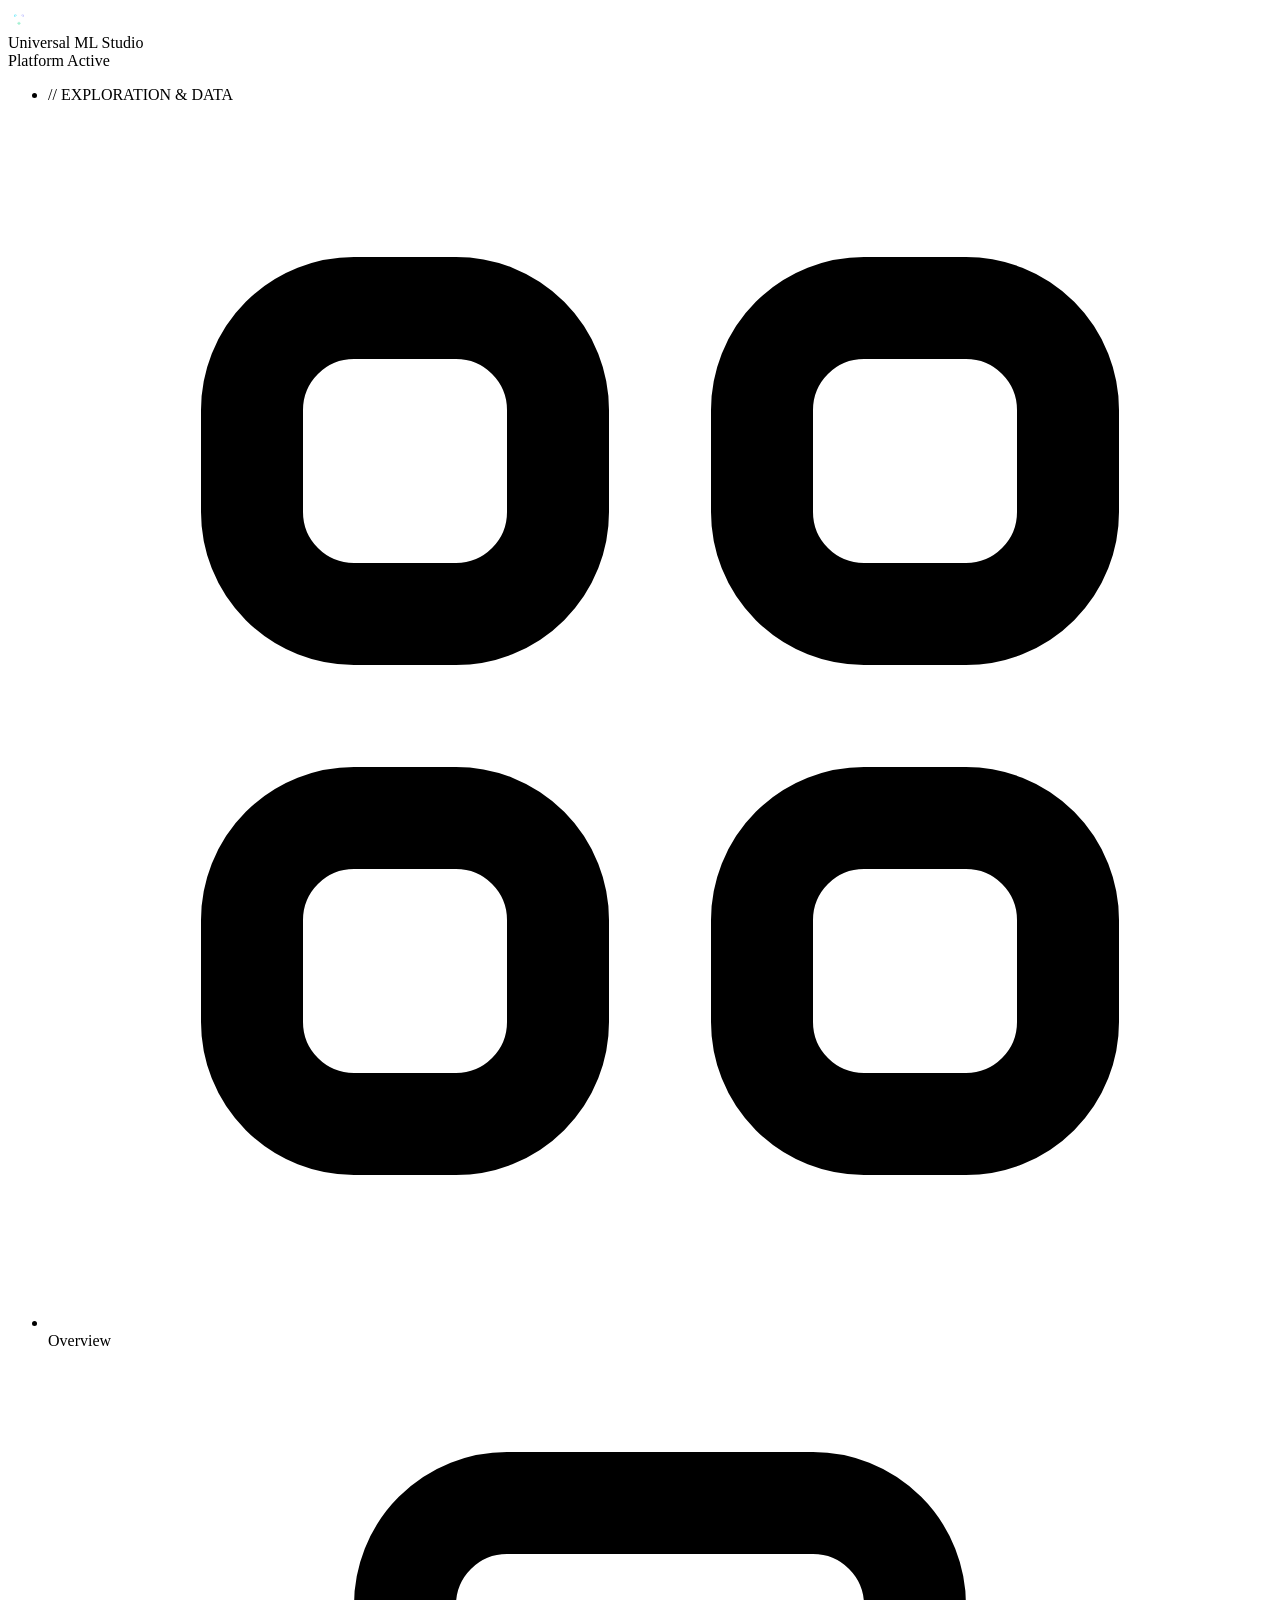
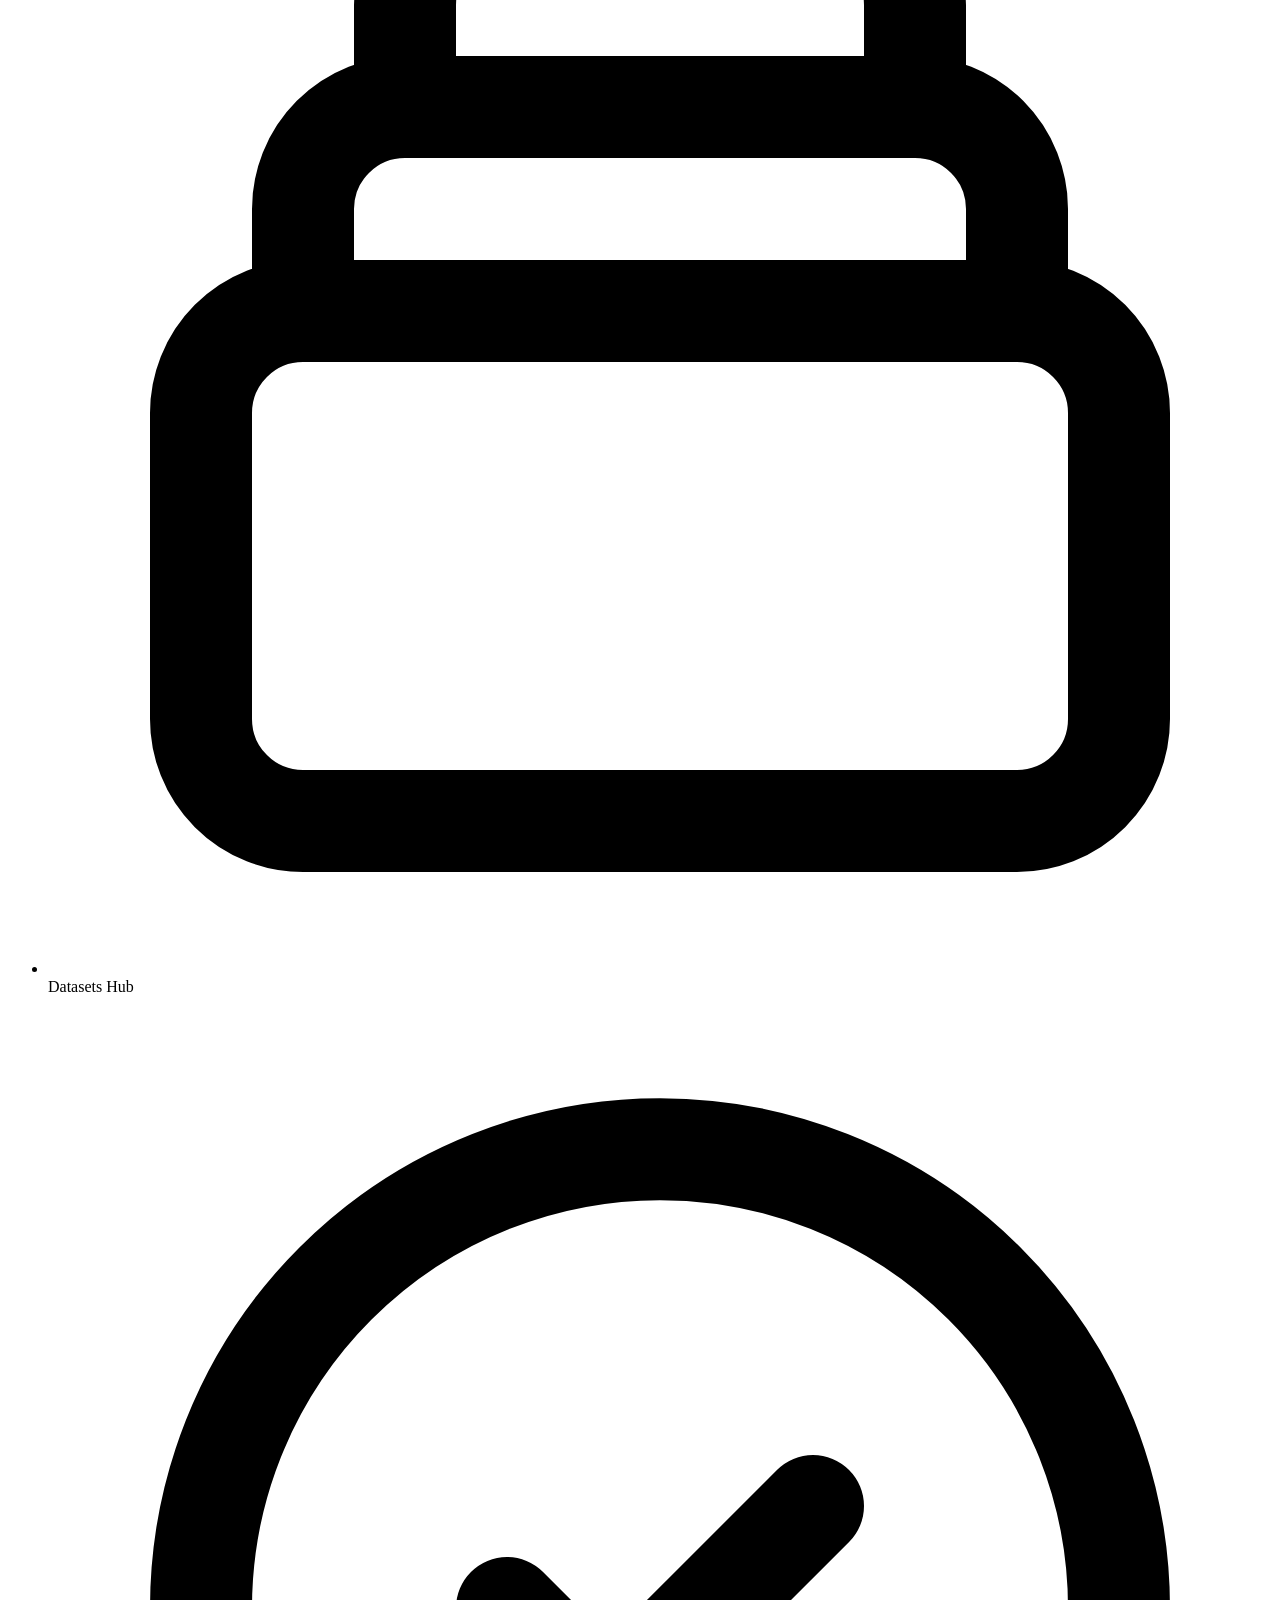
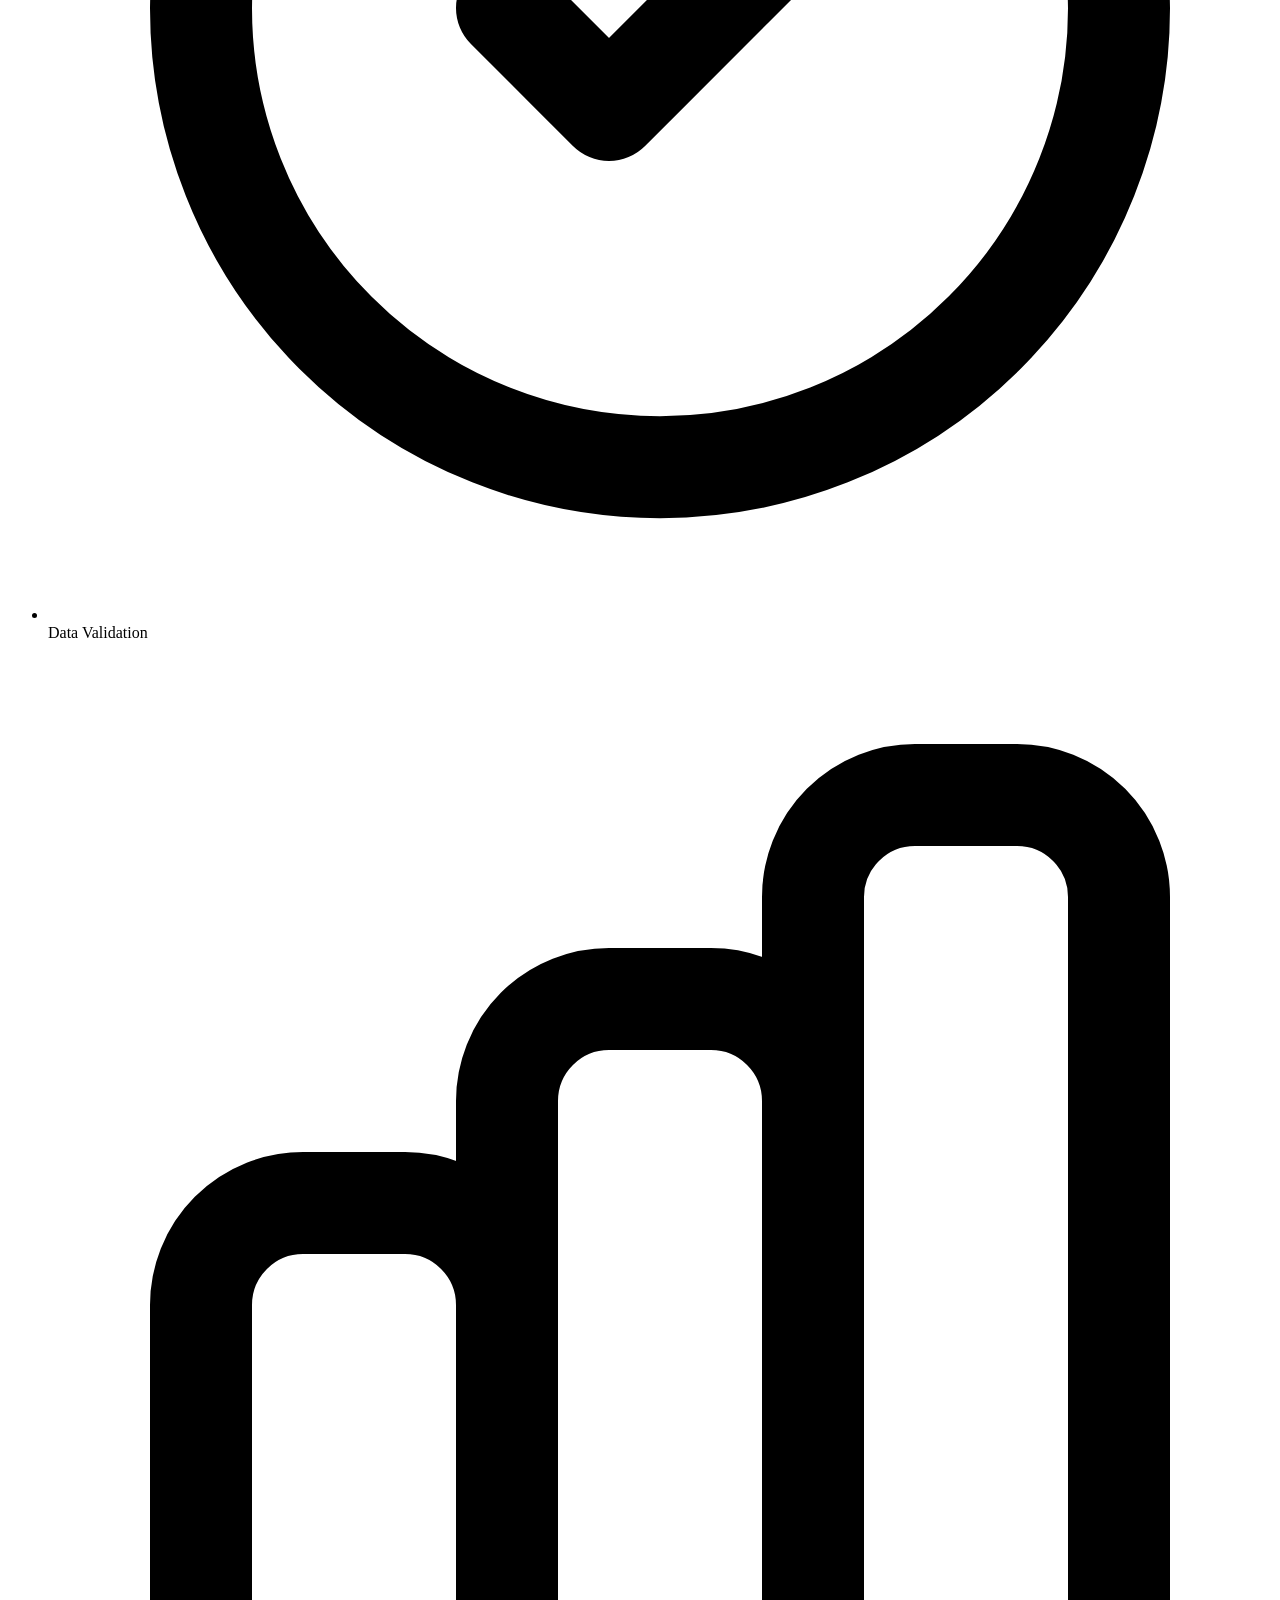
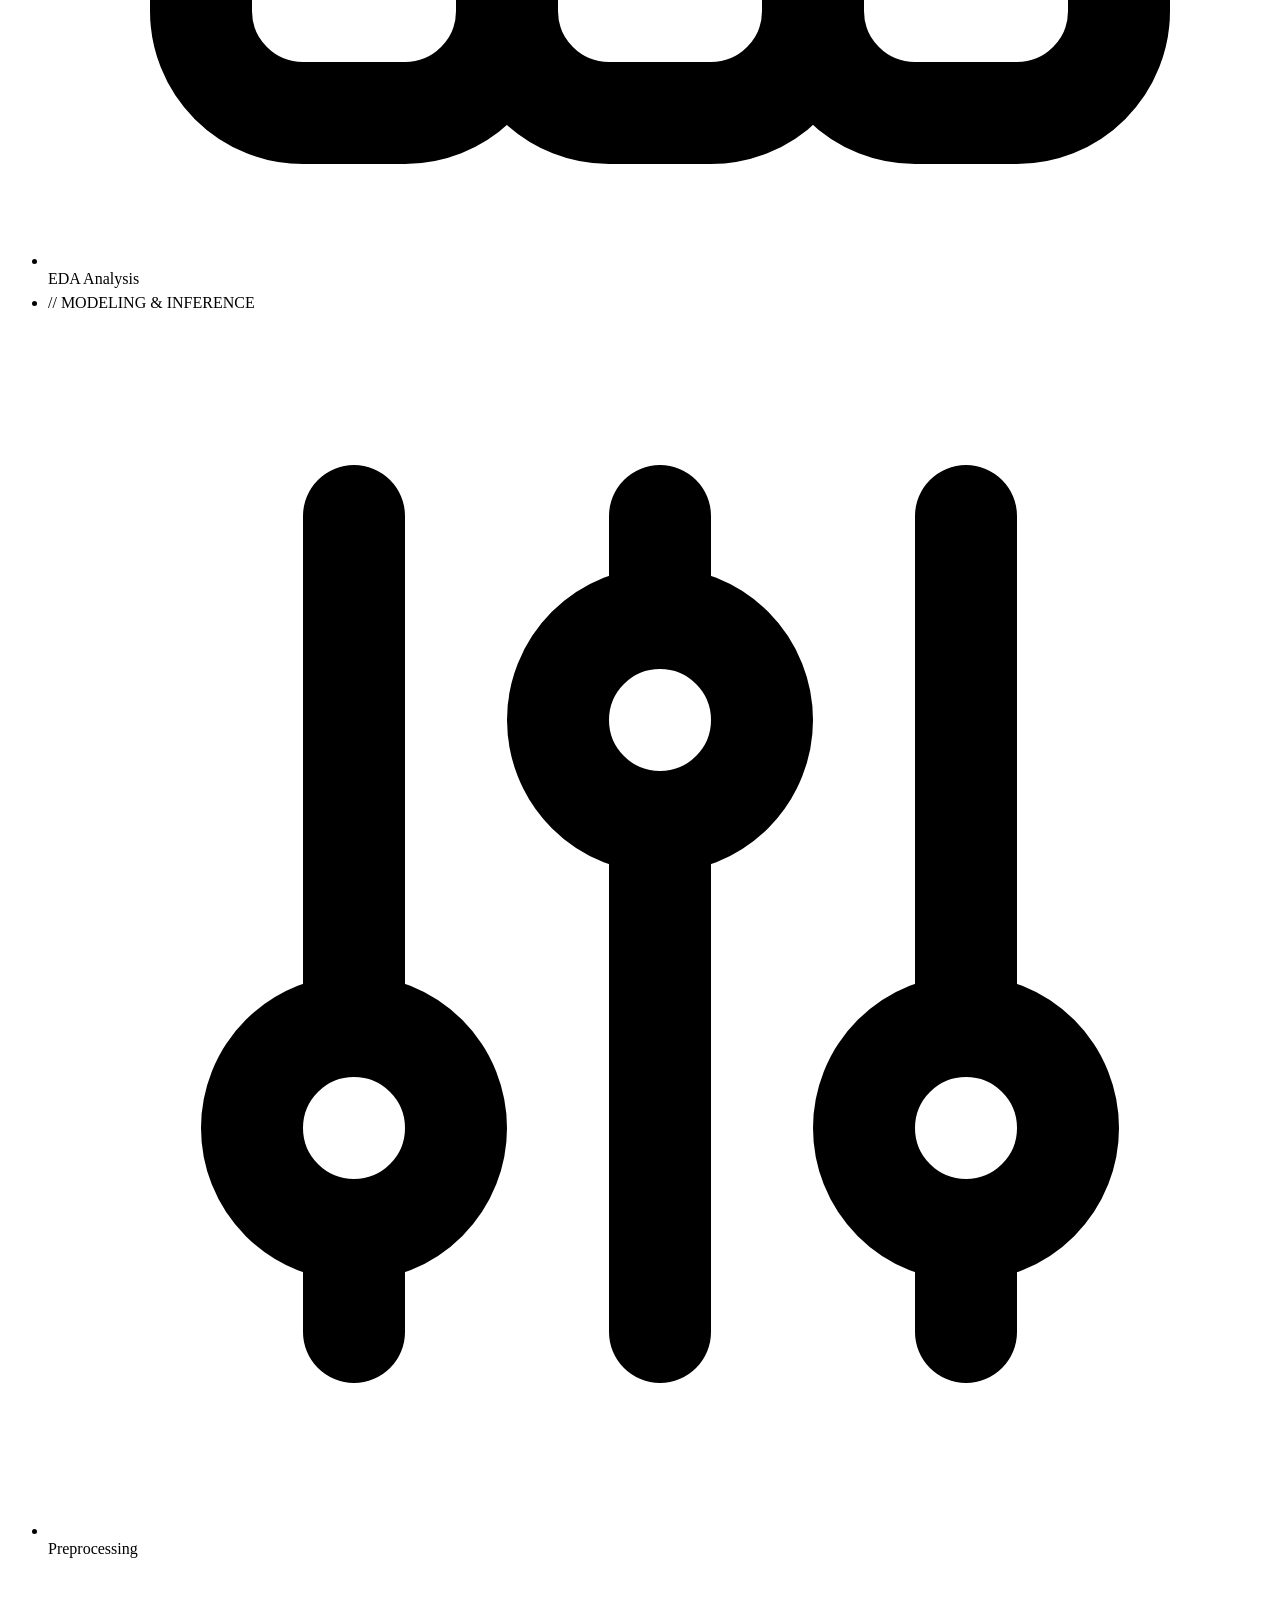
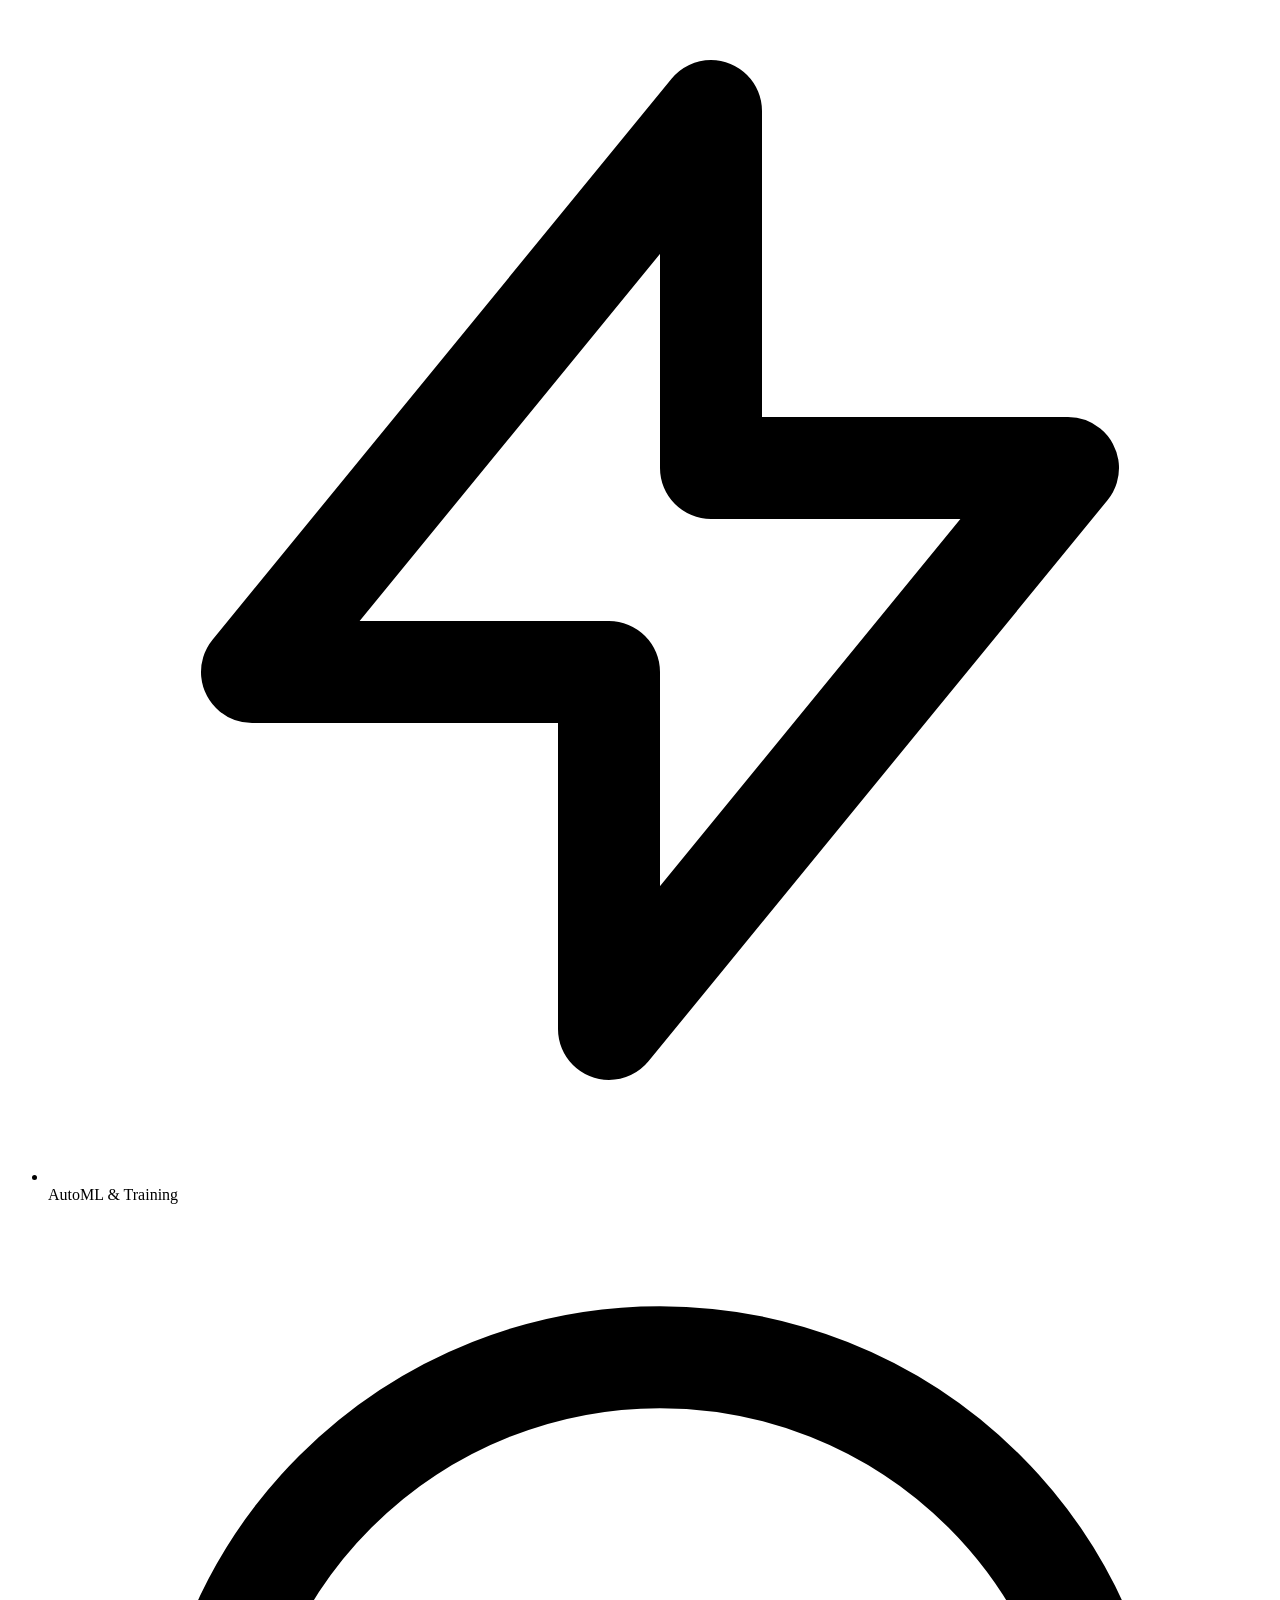
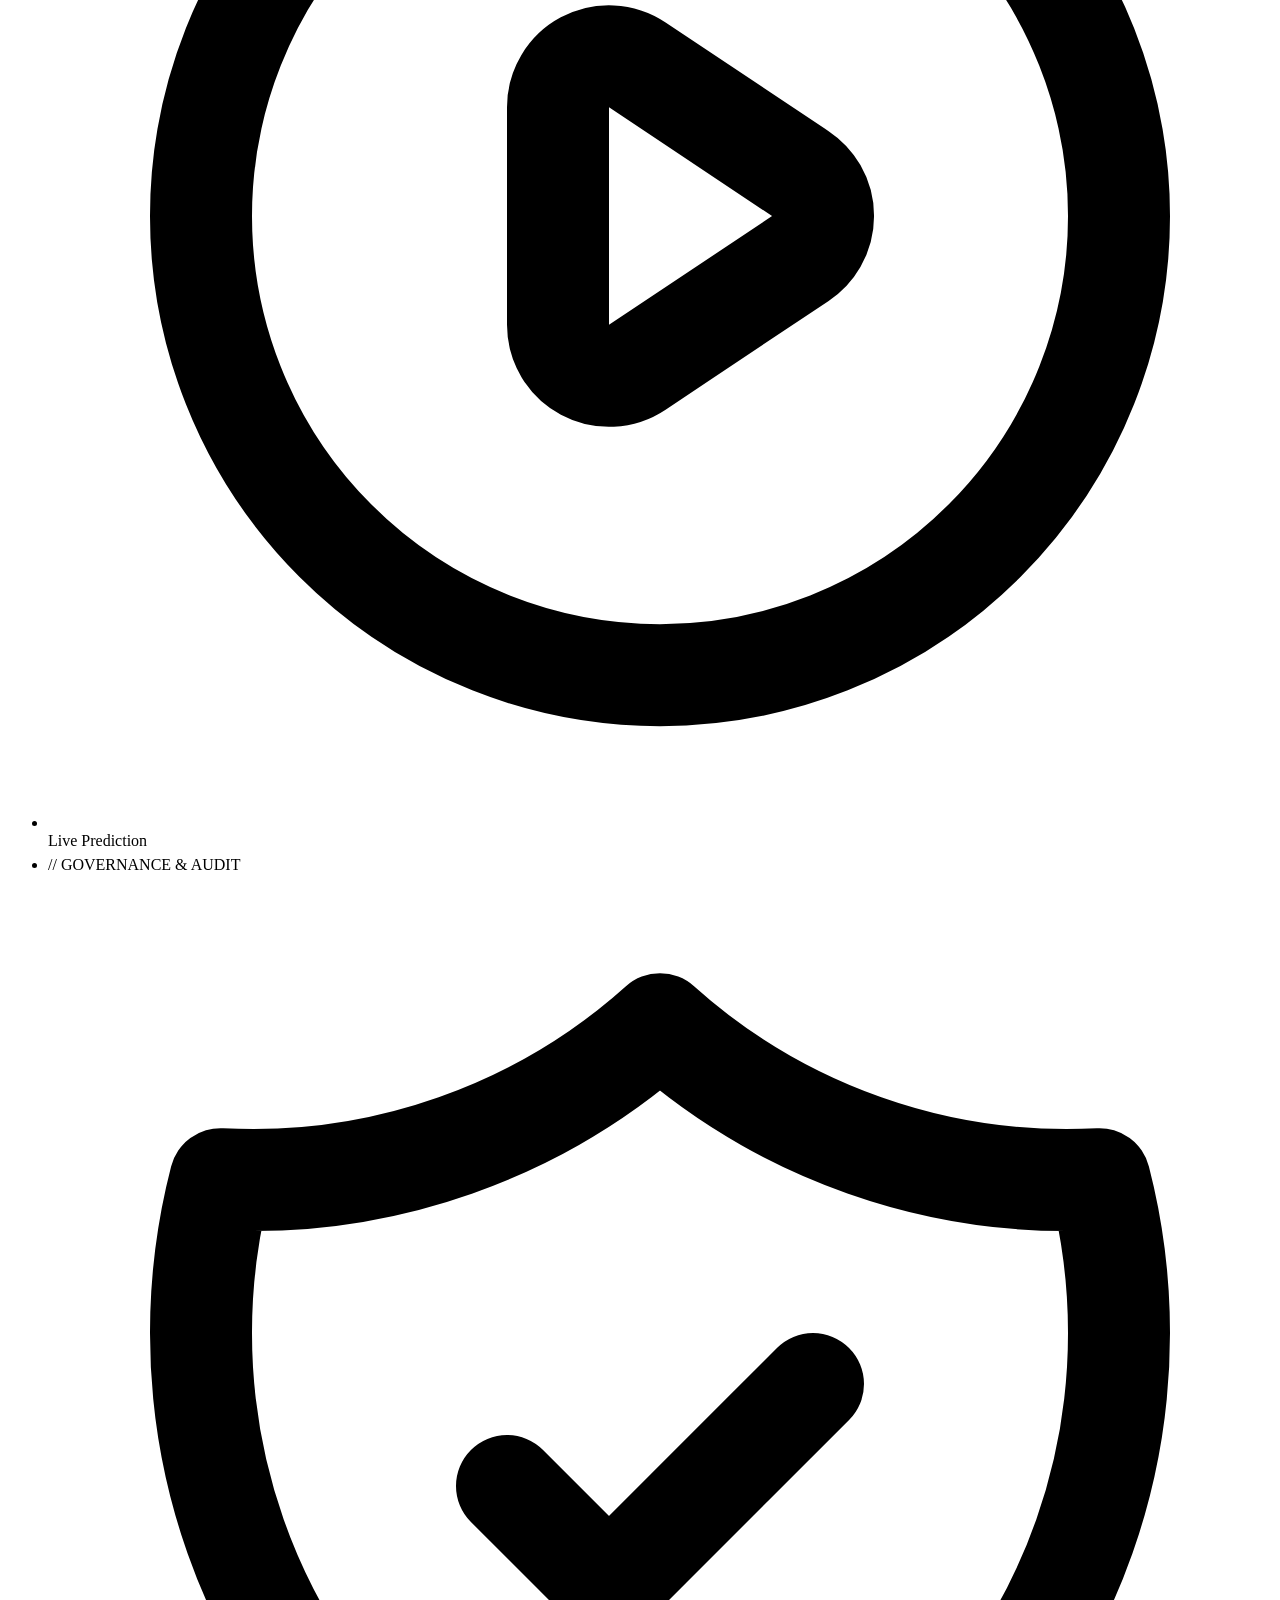
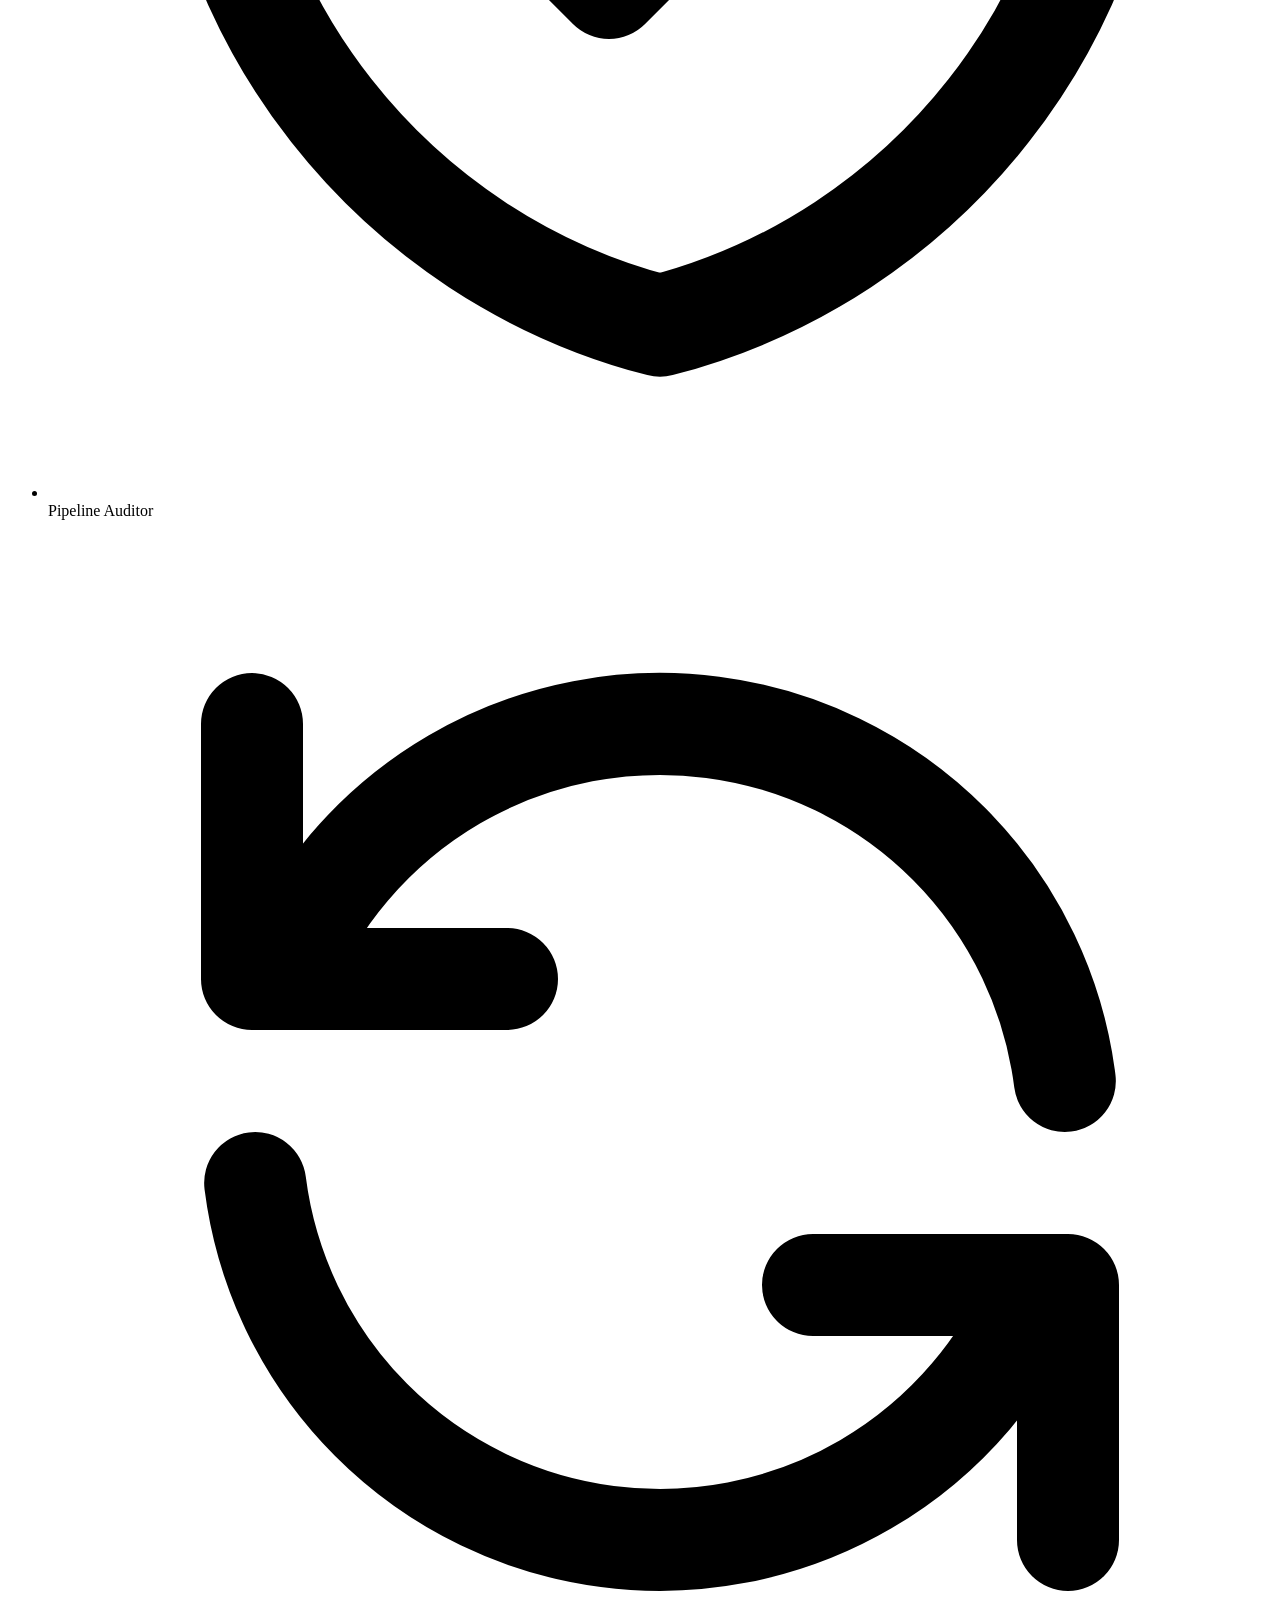
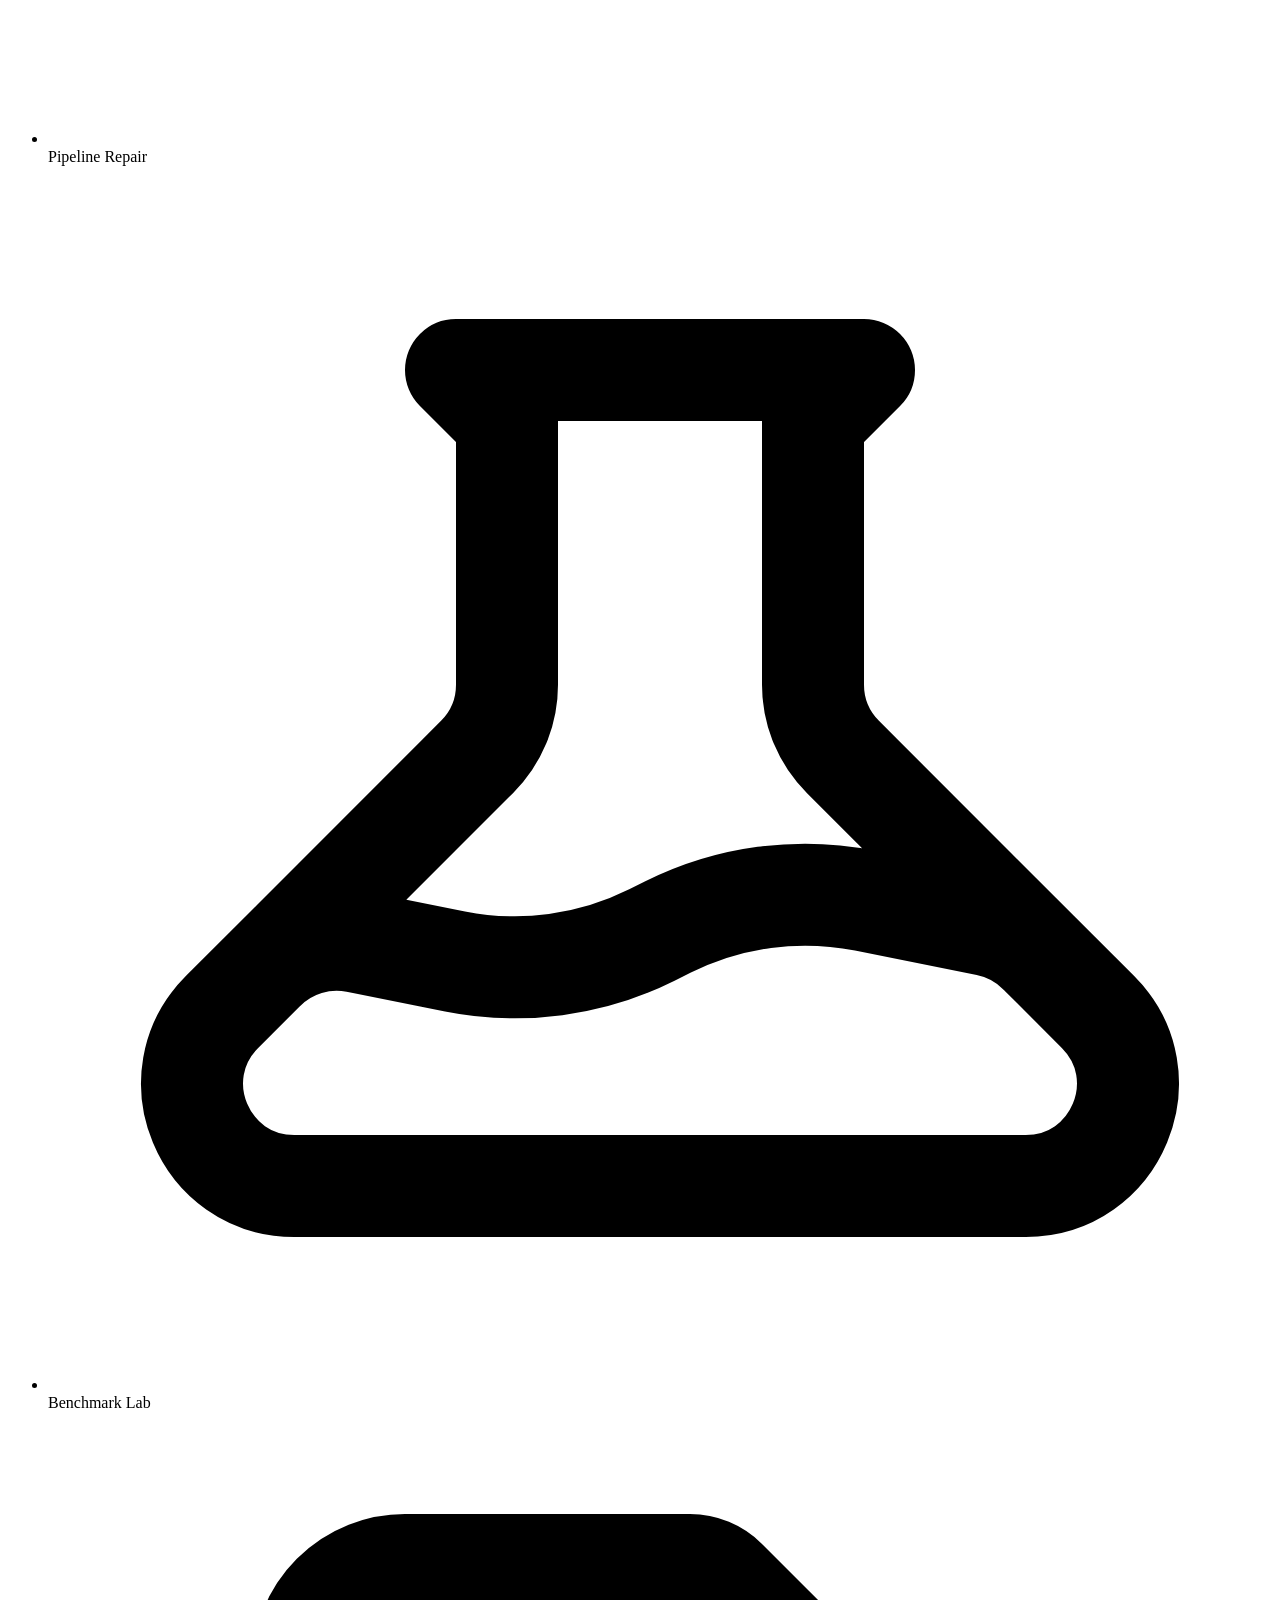
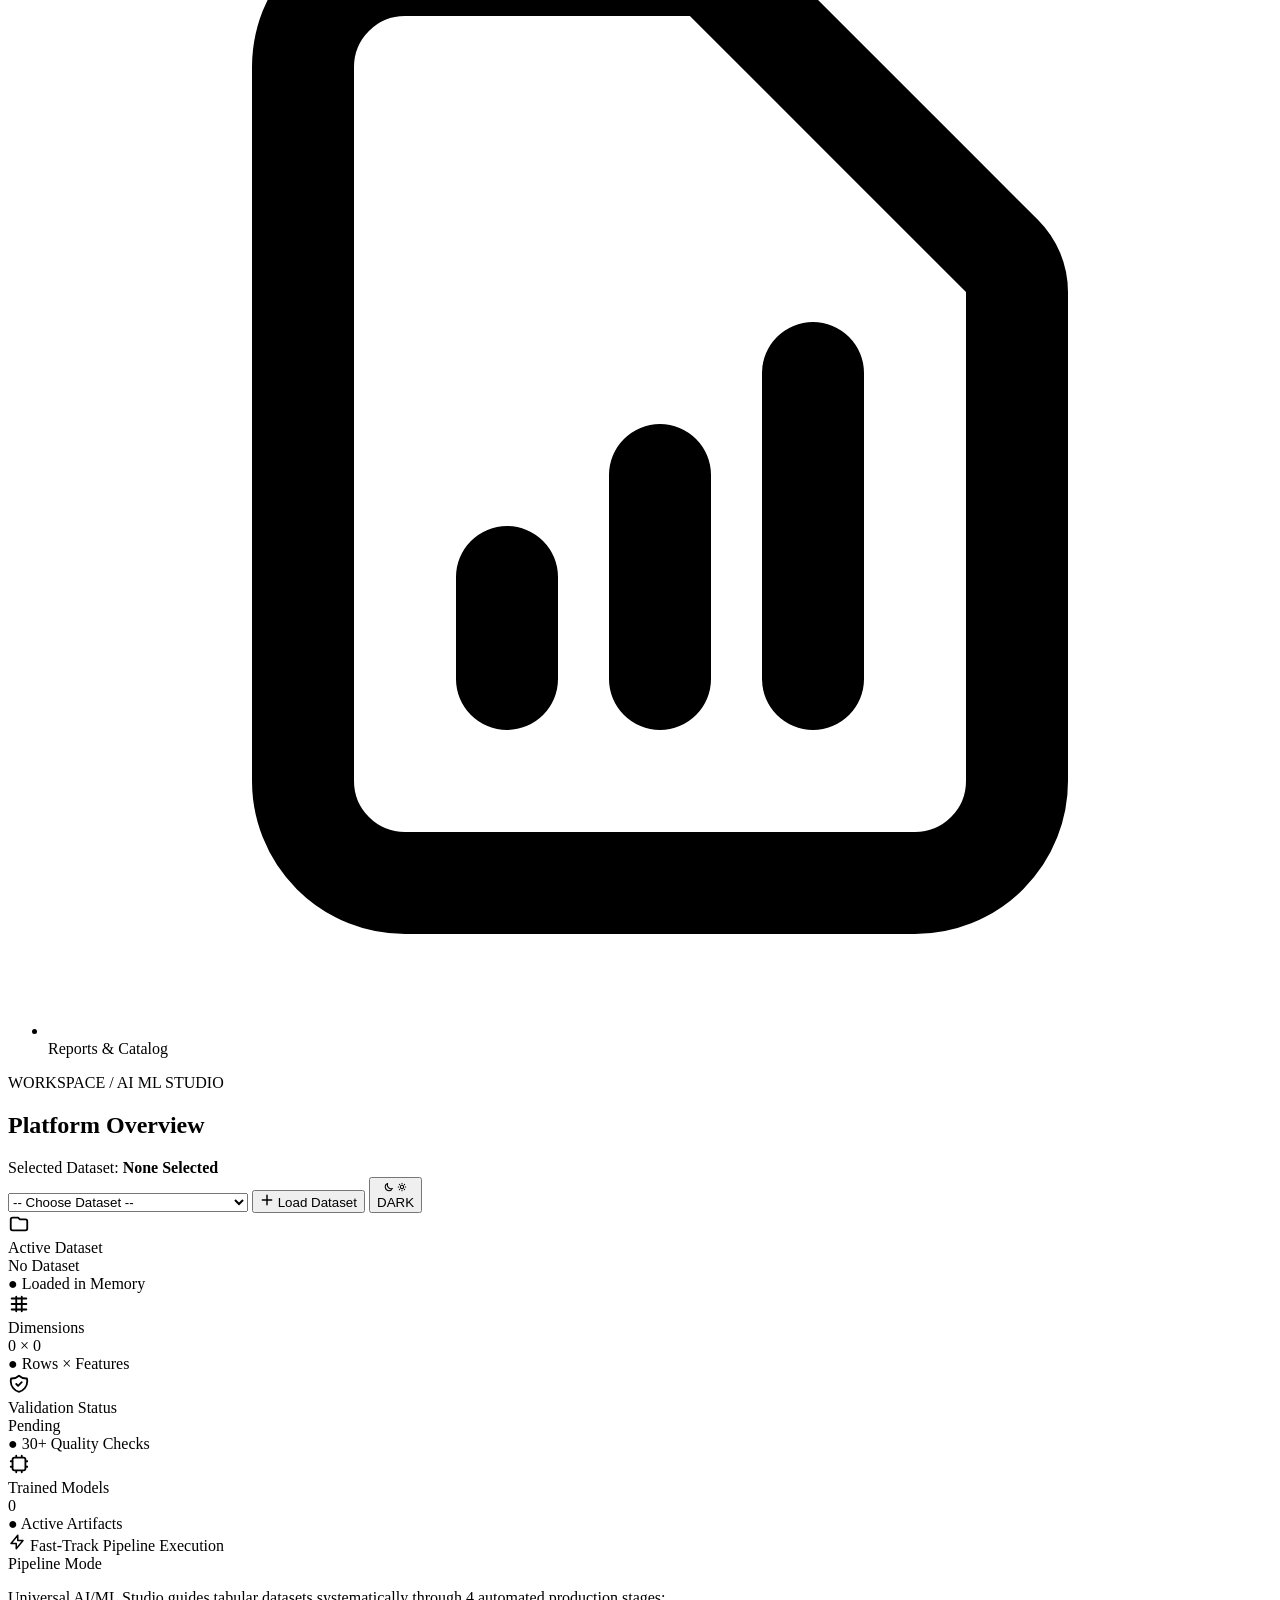
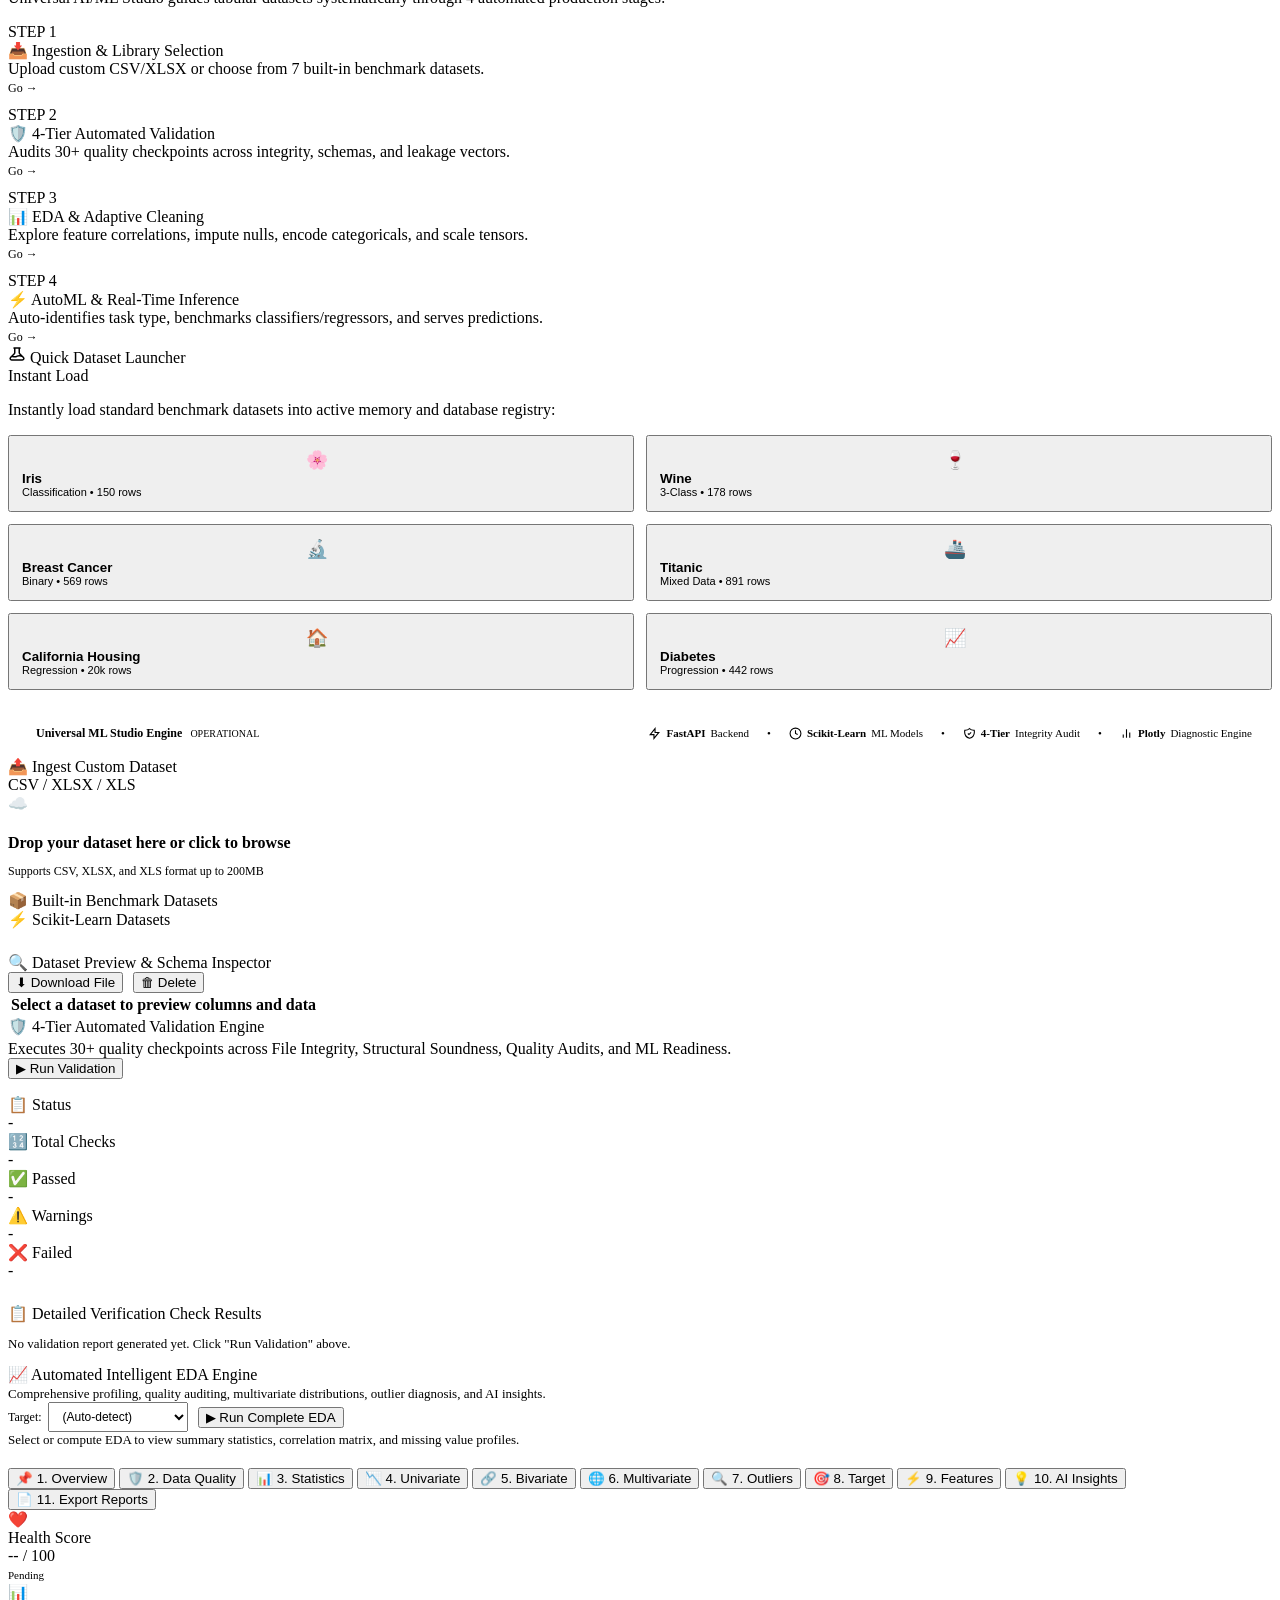
==== commit af5f90ff: "feat(ui): add landing page, fix footer, clean up legacy files - Add beautiful landing page (landing." ====
--- a/universal_ml_studio/static/index.html
+++ b/universal_ml_studio/static/index.html
@@ -83,12 +83,7 @@
         </li>
       </ul>
 
-      <div class="sidebar-footer">
-        <div class="sidebar-links-row">
-          <span class="status-badge"><span class="status-dot"></span> 🐍 Python • Live</span>
-          <a href="/docs" target="_blank" class="swagger-link">Swagger Docs ↗</a>
-        </div>
-      </div>
+
     </aside>
 
     <!-- ── Main Area ─────────────────────────────────────────── -->
@@ -1362,6 +1357,9 @@
   </div>
 
   <div id="toast-container"></div>
+  <footer class="app-footer">
+    <p>Crafted with <span class="app-footer-heart">♥</span> by Keerthi &amp; Jayakrushna</p>
+  </footer>
   <script src="/static/app.js"></script>
 </body>
 </html>
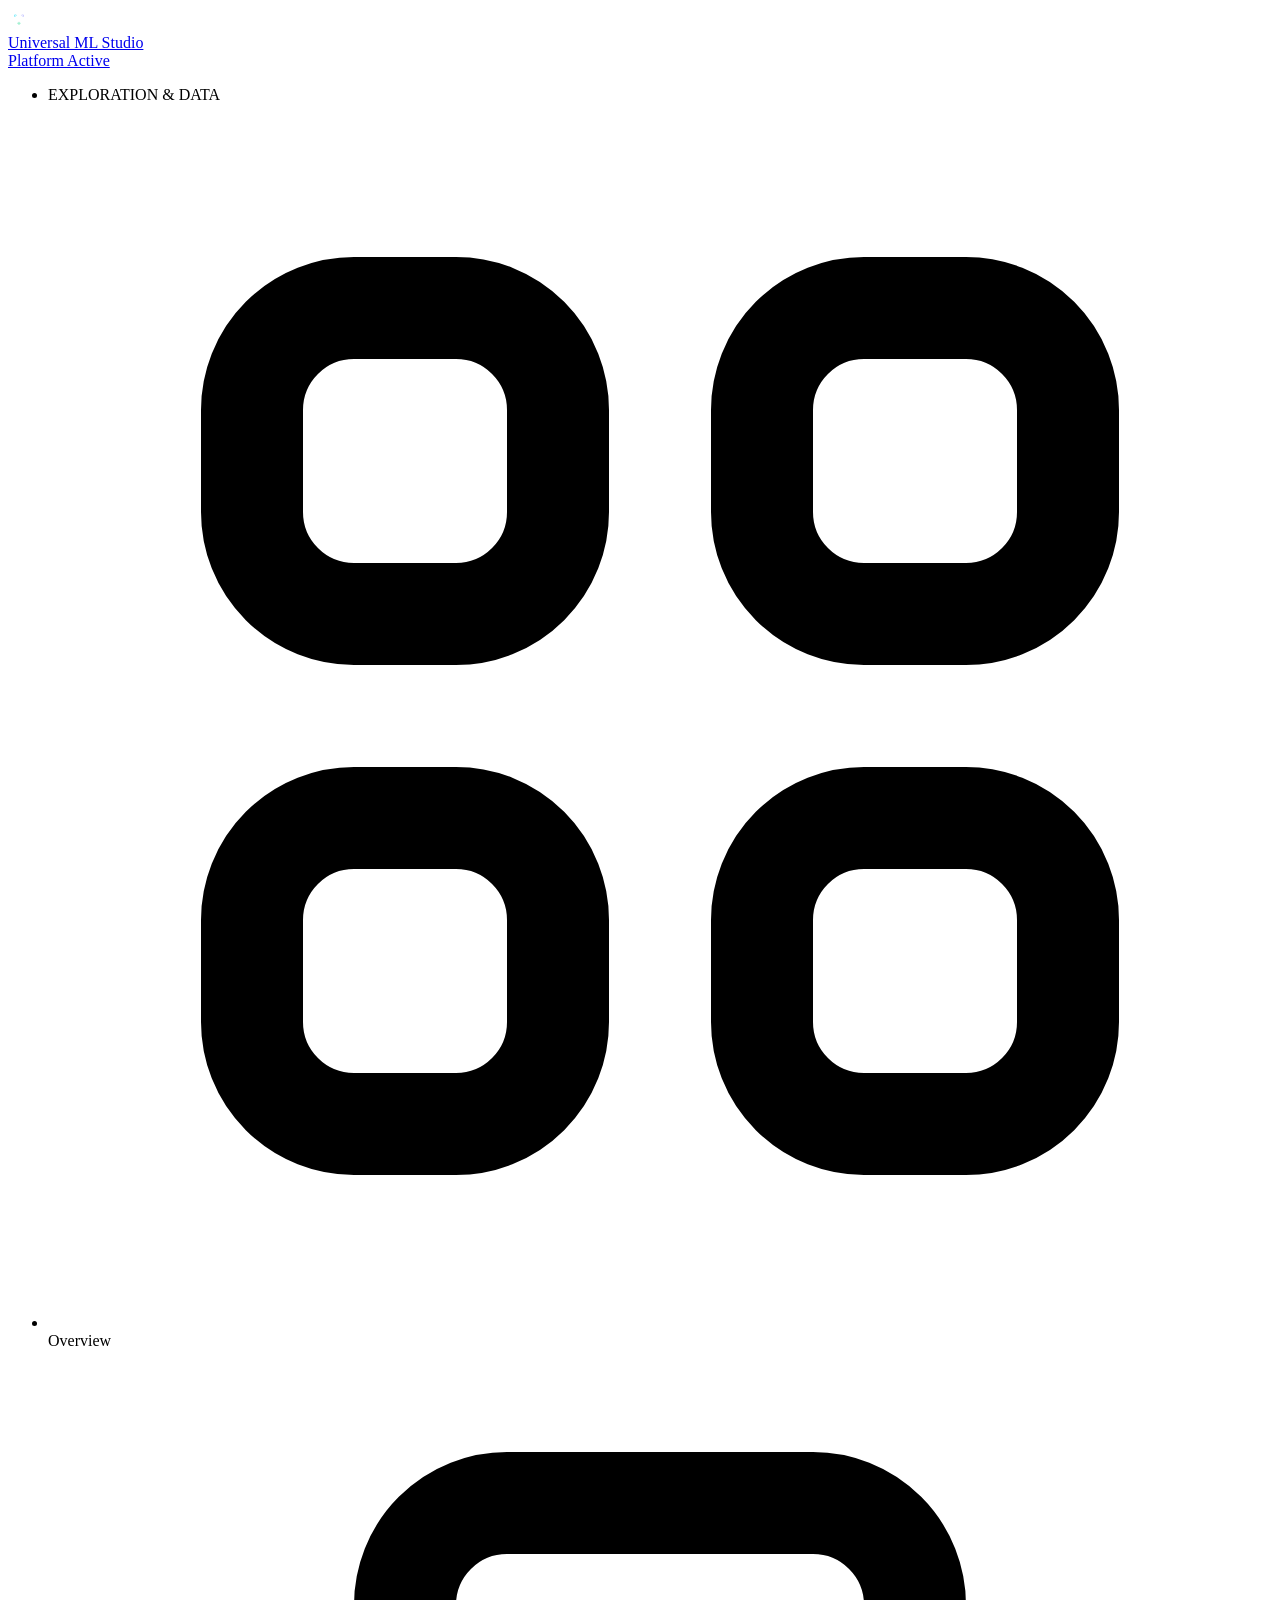
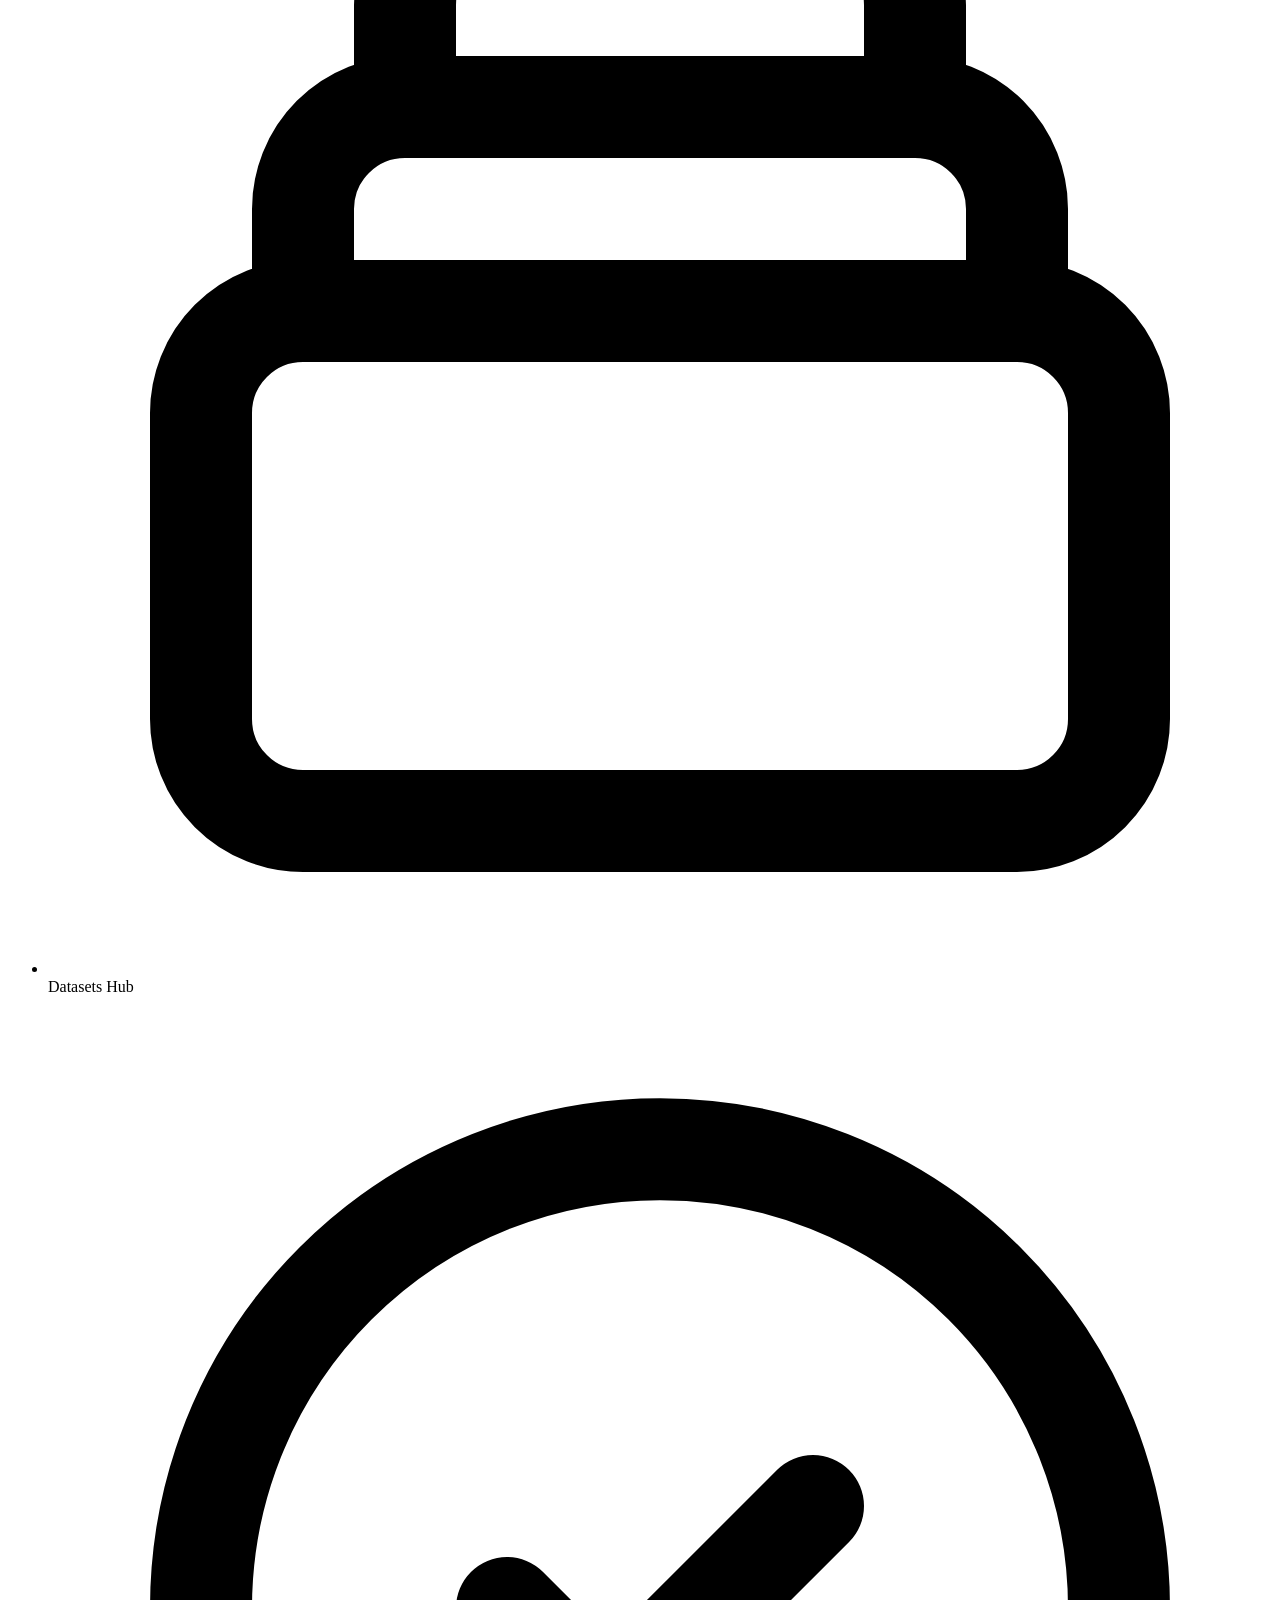
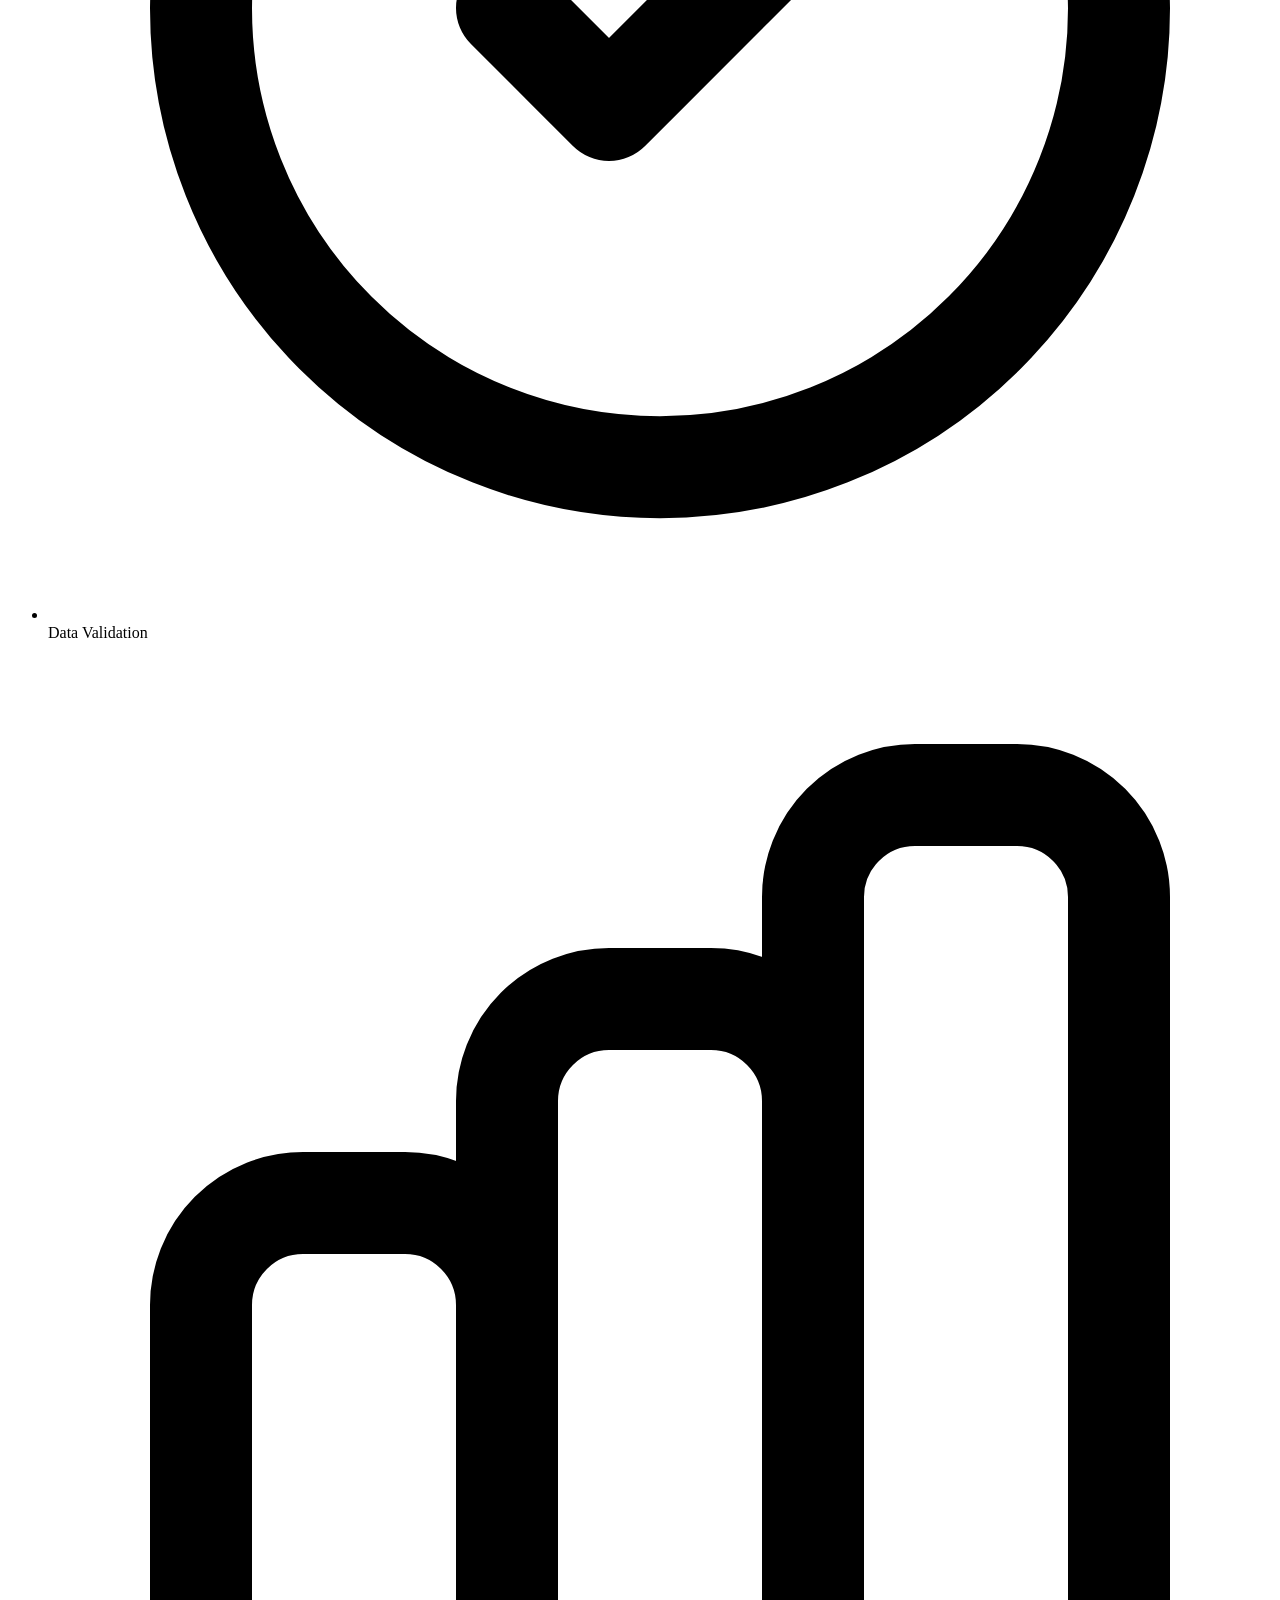
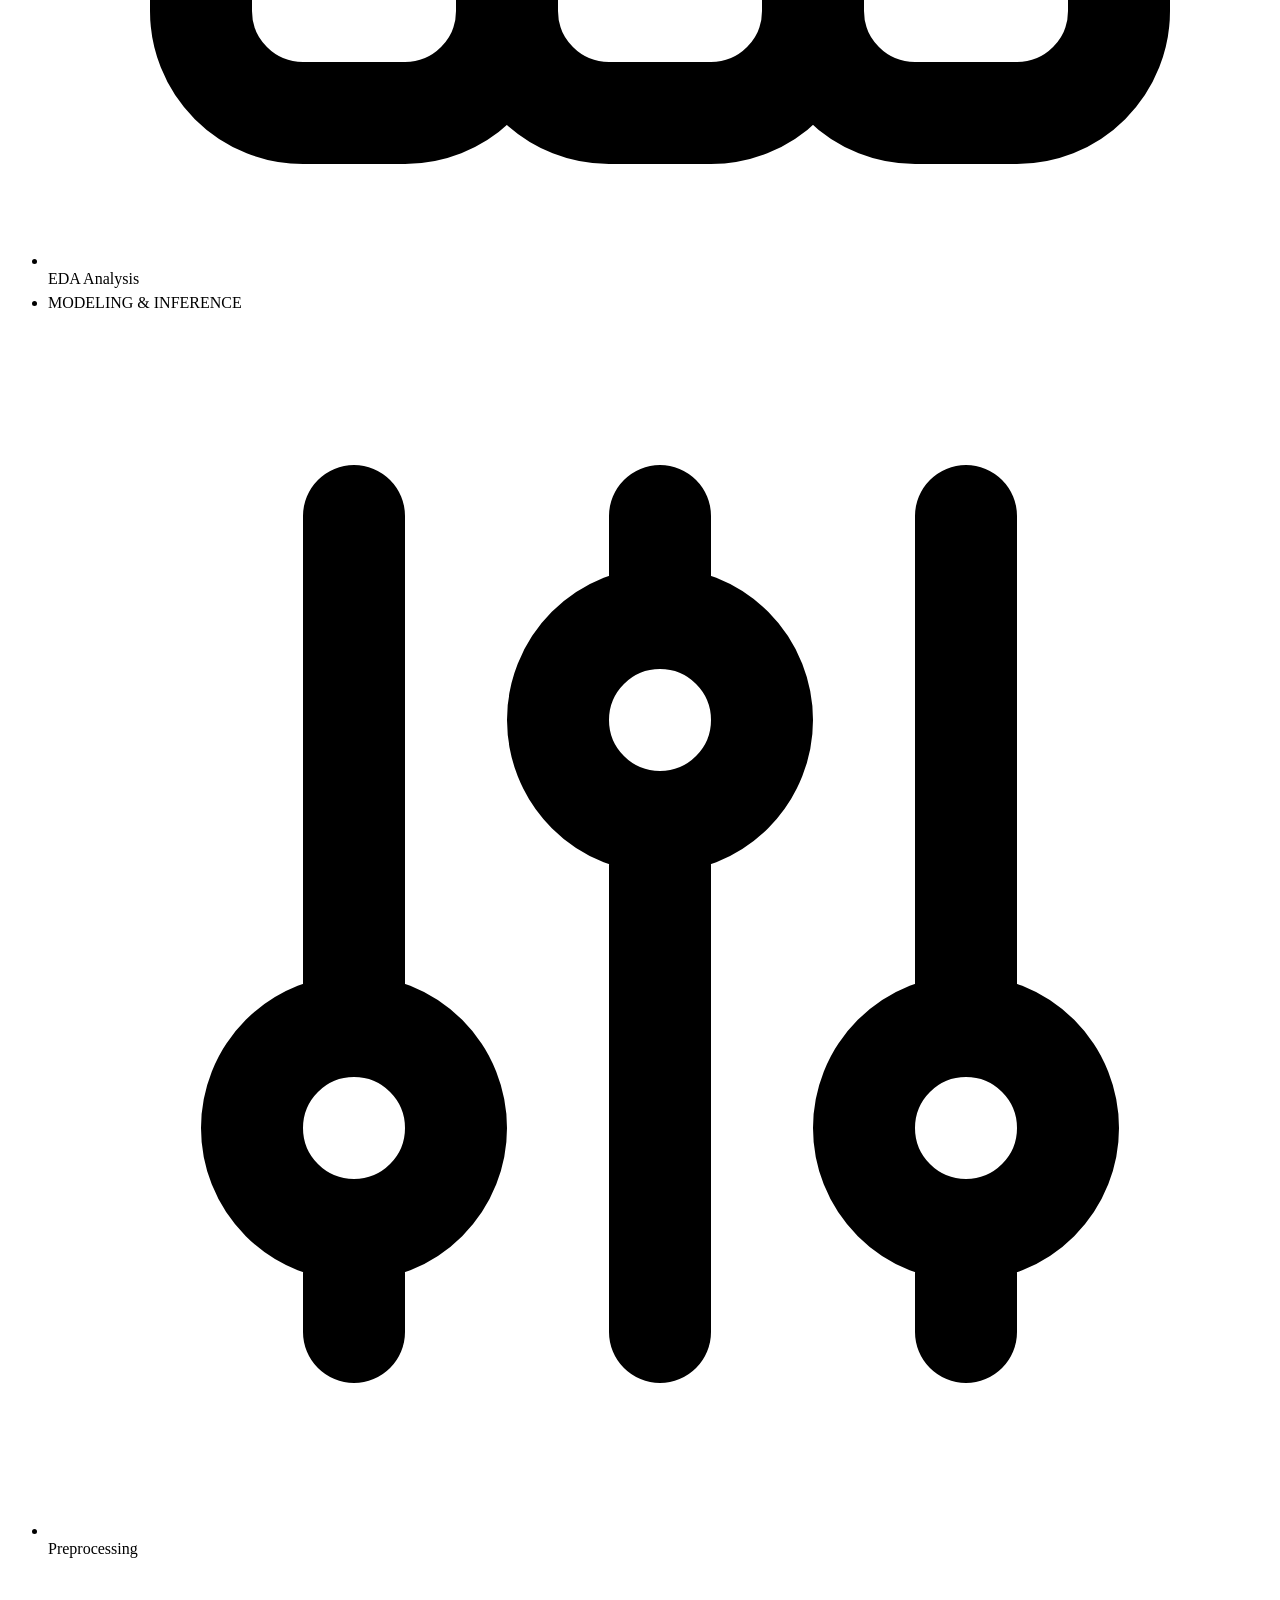
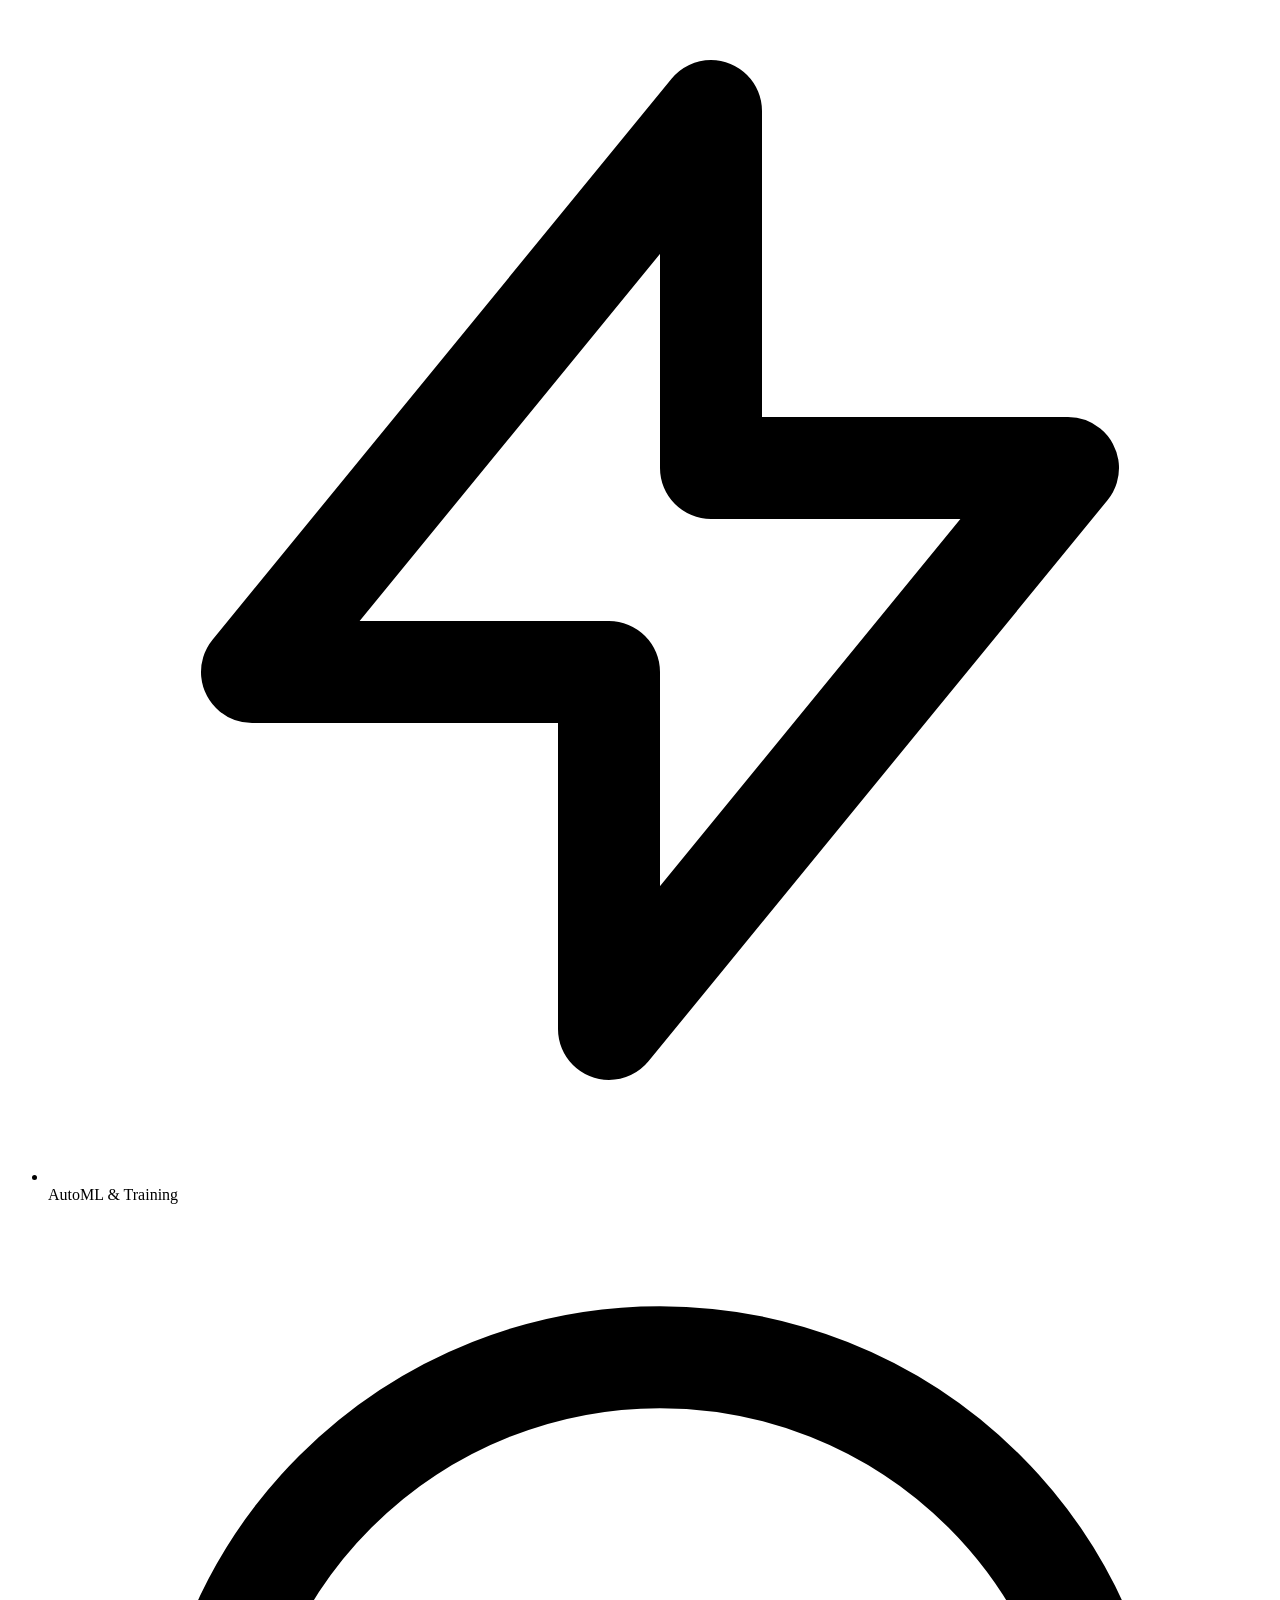
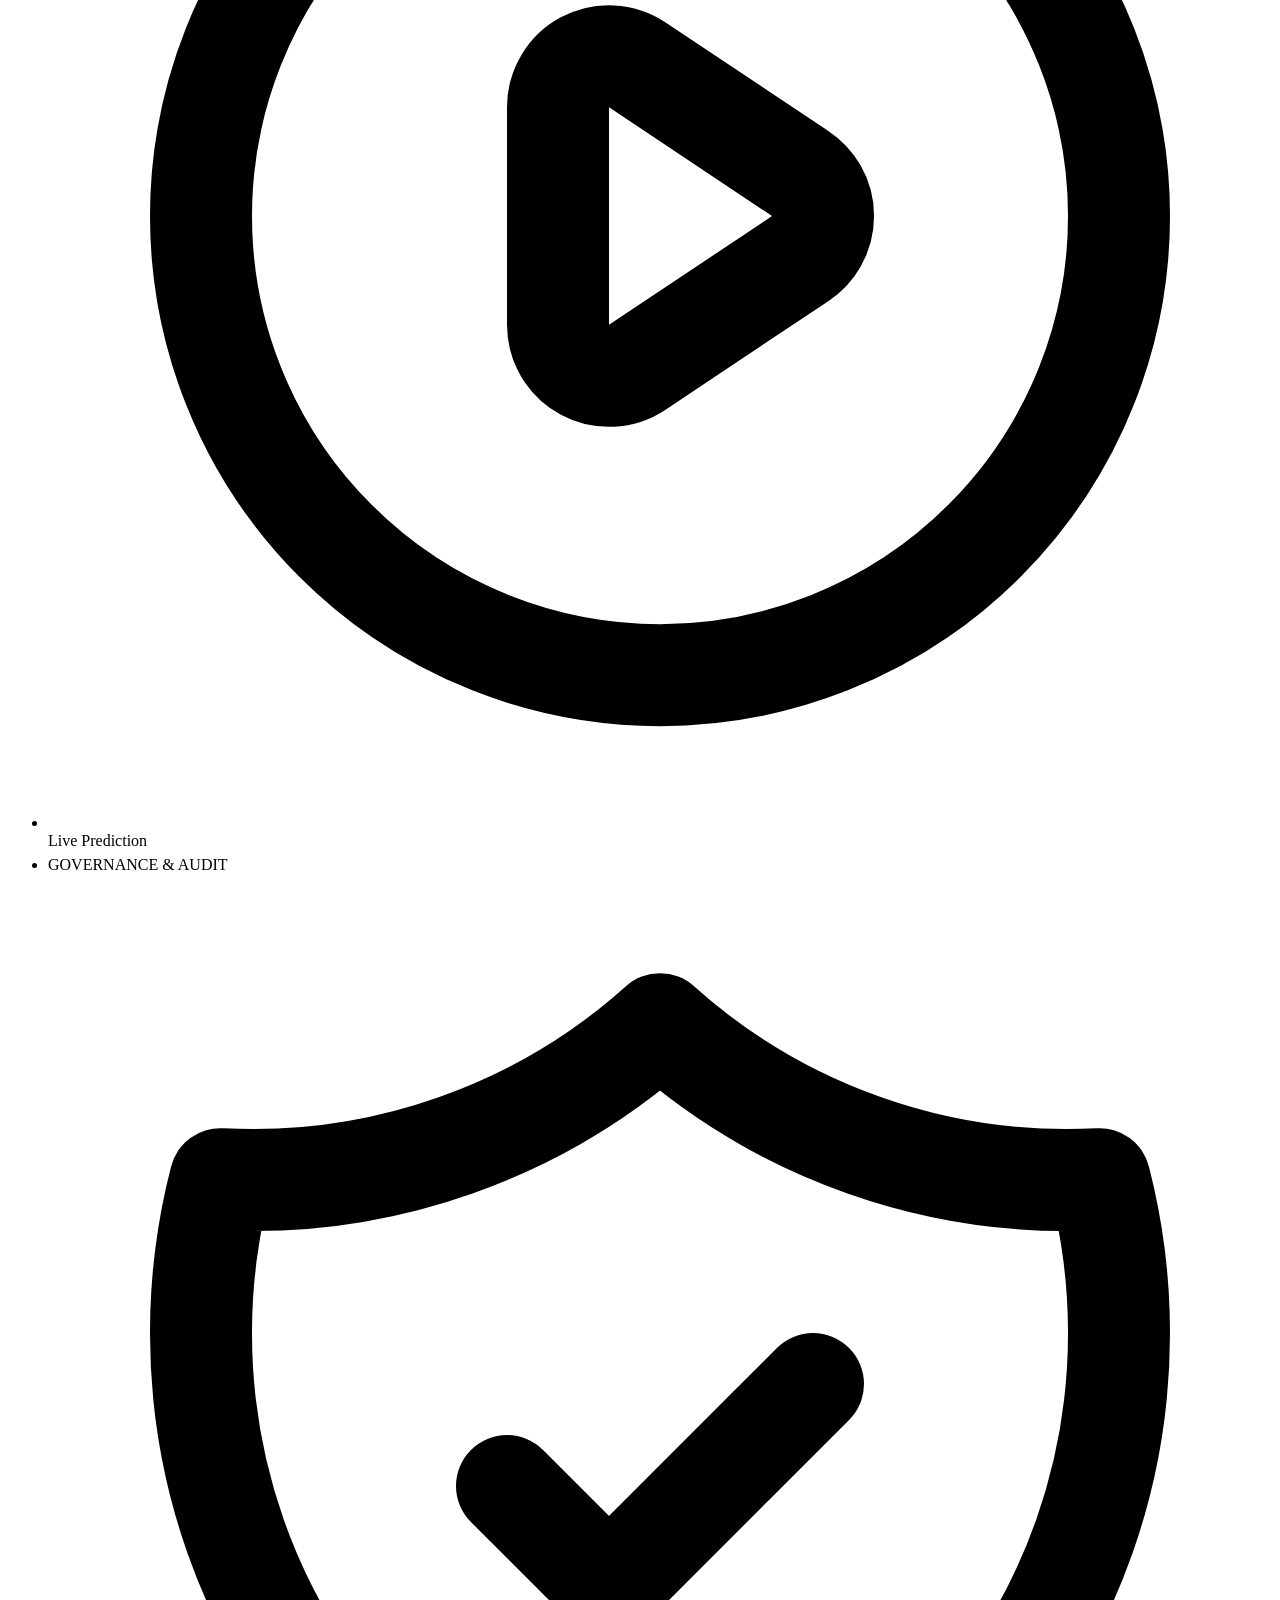
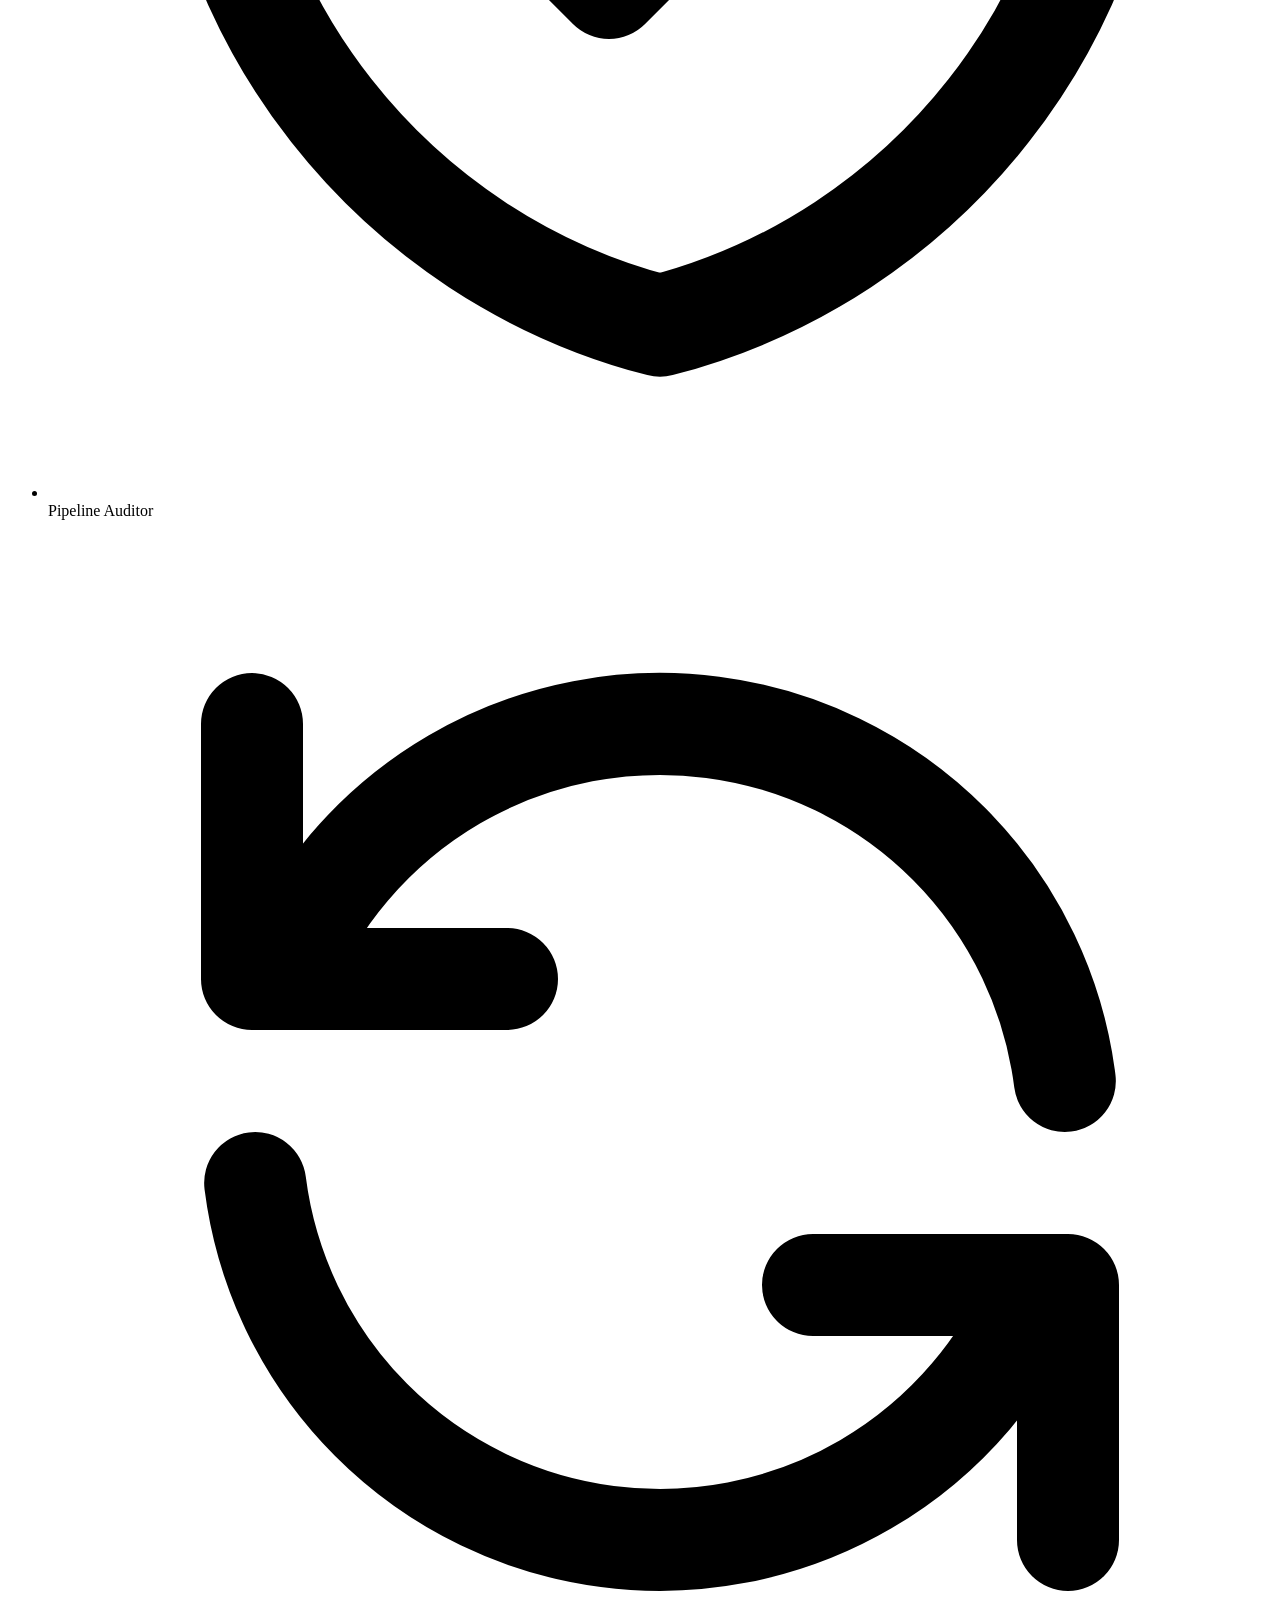
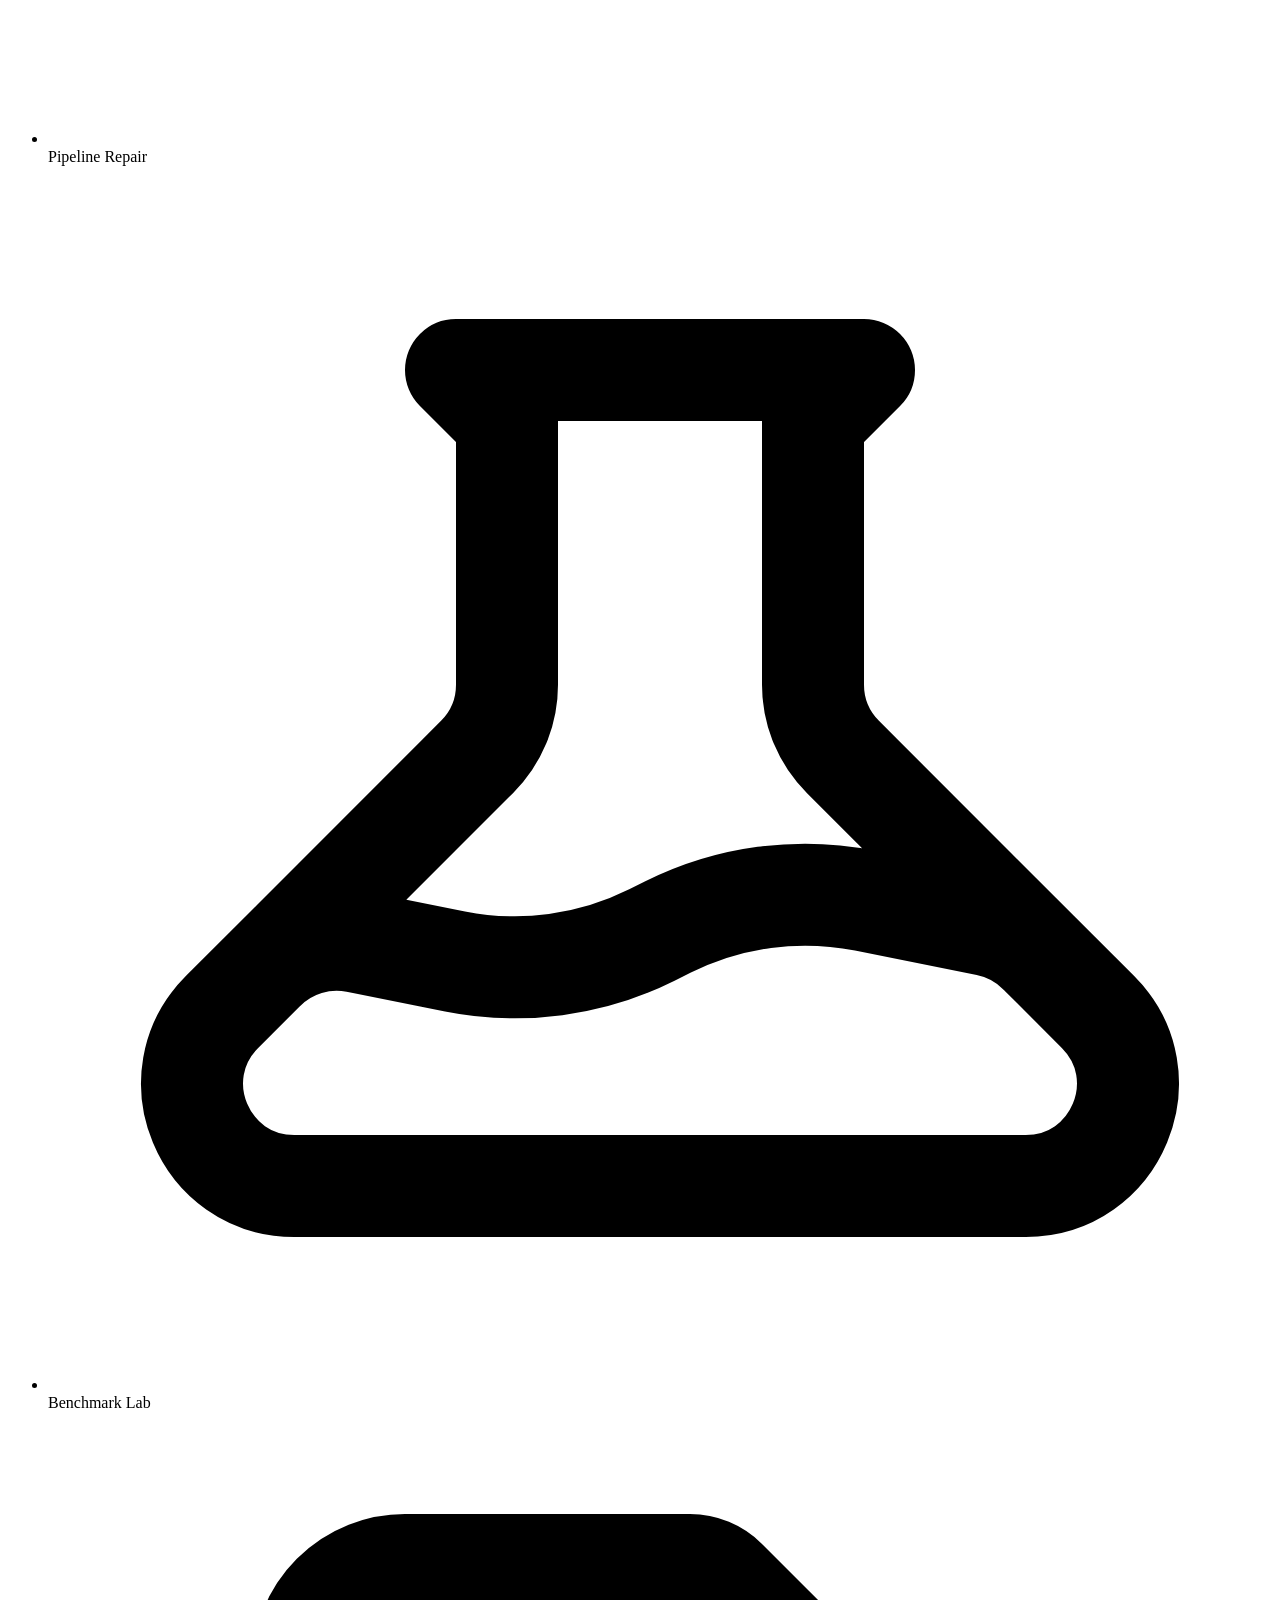
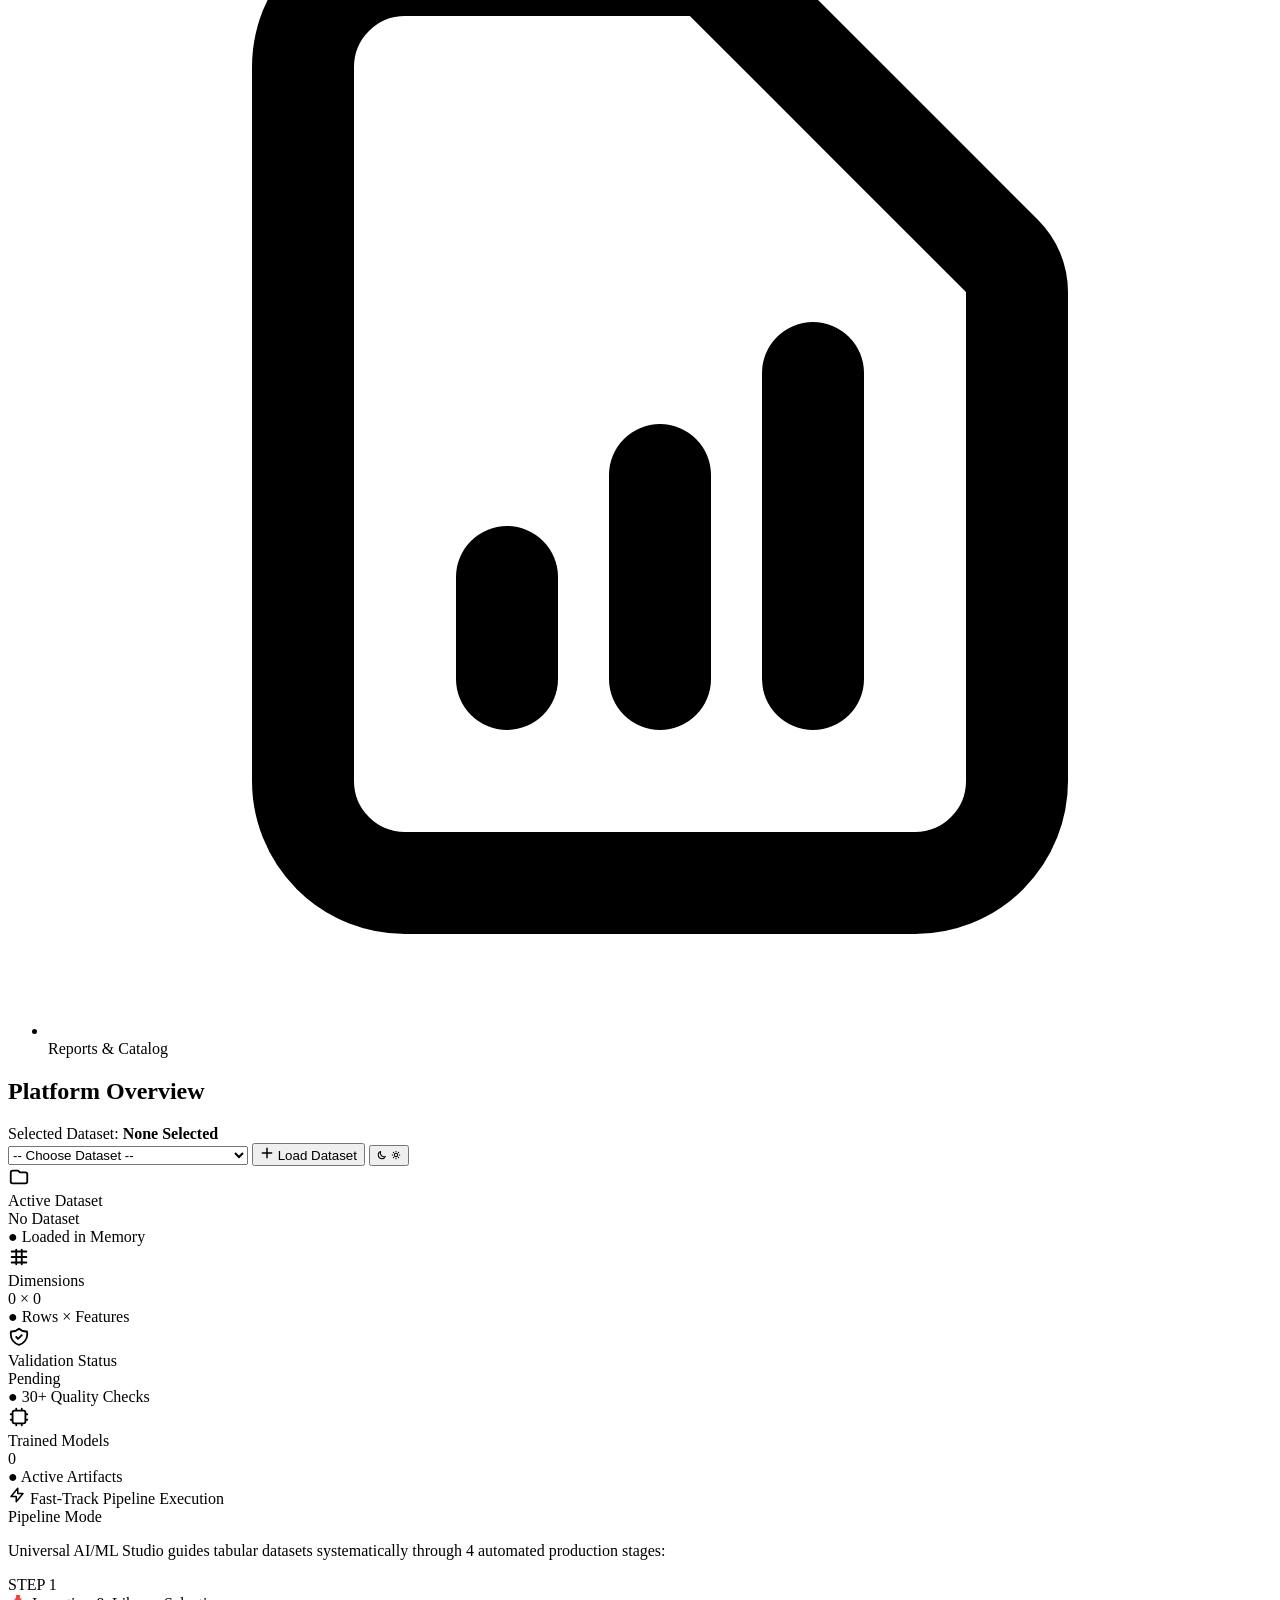
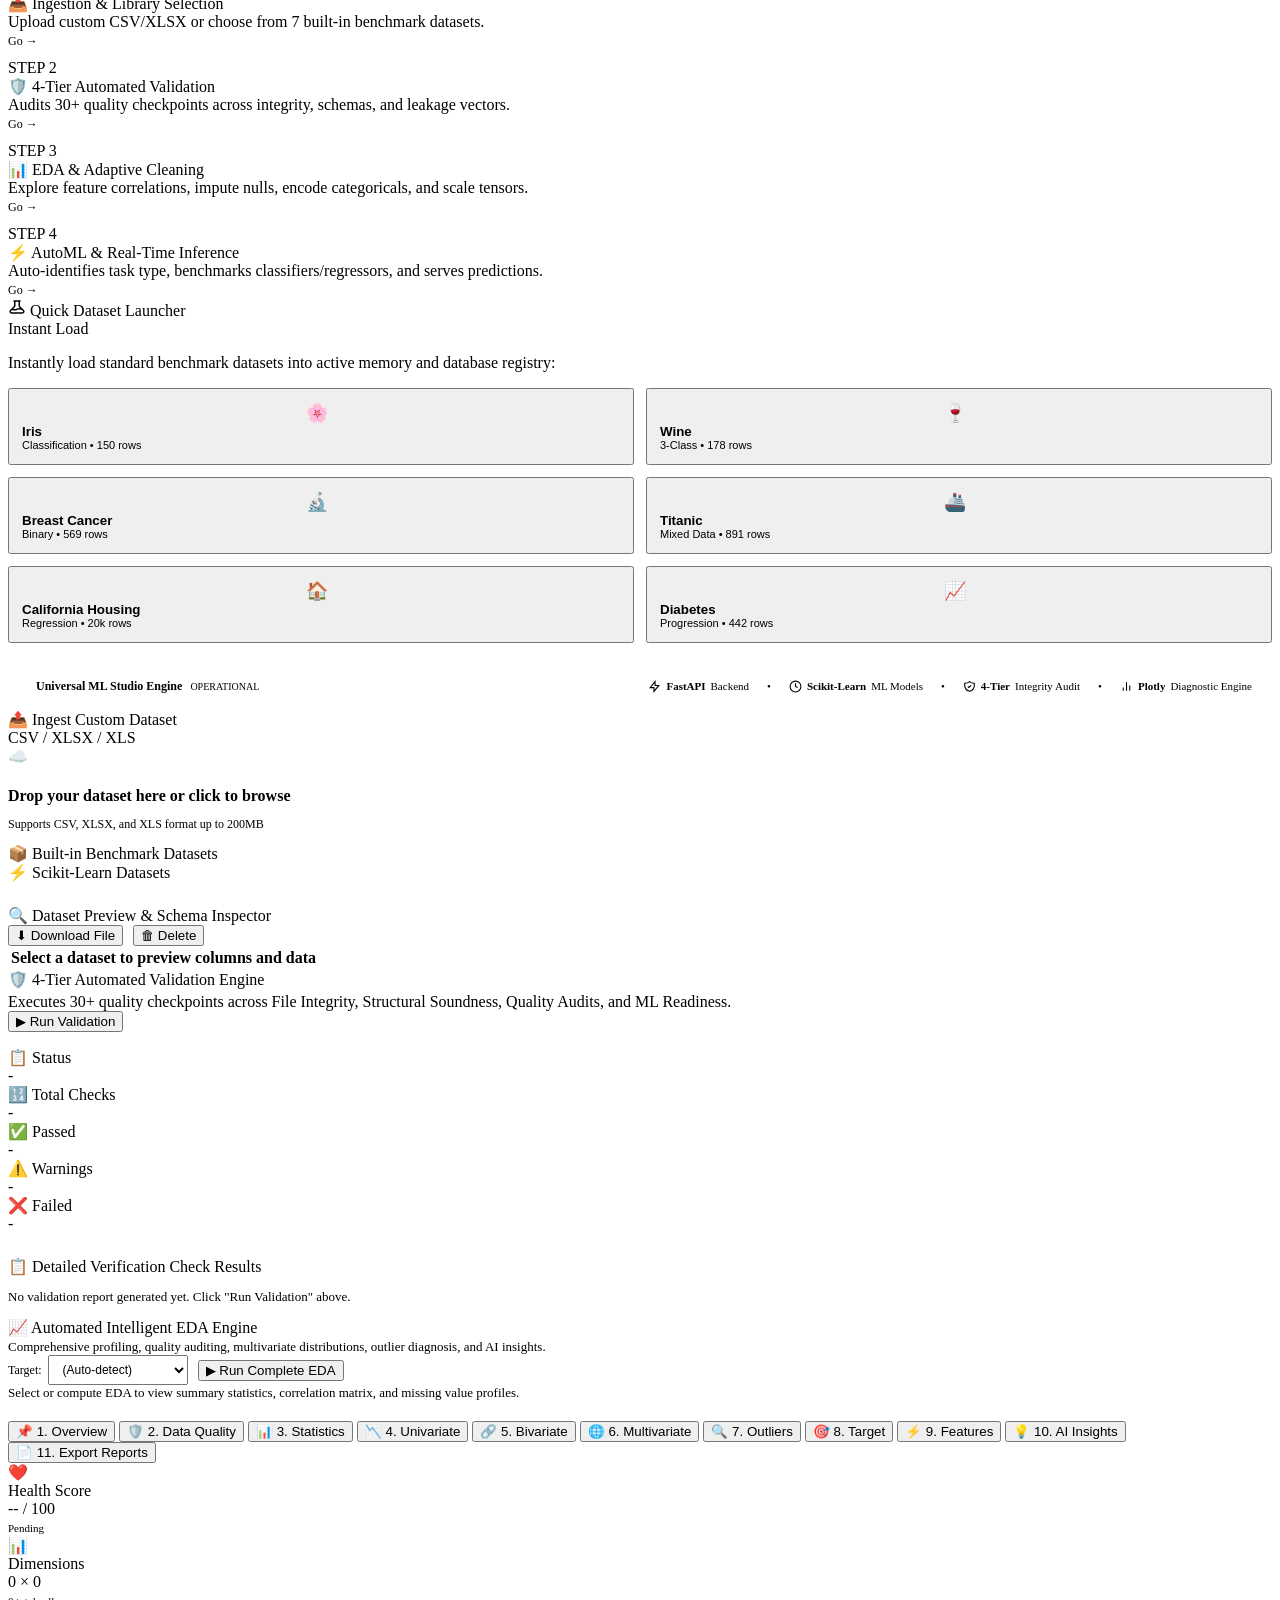
==== commit 91dfaa6b: "refactor(ui): clean up topbar, sidebar and nav polish - Brand logo now links back to landing page (/" ====
--- a/universal_ml_studio/static/index.html
+++ b/universal_ml_studio/static/index.html
@@ -14,7 +14,7 @@
   <div class="app-container">
     <!-- ── Sidebar Navigation ──────────────────────────────────────── -->
     <aside class="sidebar">
-      <div class="brand">
+      <a href="/" class="brand" title="Back to Home">
         <div class="brand-icon" title="Veritas Neural Audit Shield">
           <svg width="22" height="22" viewBox="0 0 24 24" fill="none" xmlns="http://www.w3.org/2000/svg">
             <path d="M12 2L3 7V12C3 17.52 6.84 22.74 12 24C17.16 22.74 21 17.52 21 12V7L12 2Z" fill="rgba(255,255,255,0.18)" stroke="#ffffff" stroke-width="1.6" stroke-linejoin="round"/>
@@ -29,10 +29,10 @@
           <div class="brand-text">Universal ML Studio</div>
           <div class="brand-tag"><span class="brand-tag-dot"></span> Platform Active</div>
         </div>
-      </div>
+      </a>
 
       <ul class="nav-links">
-        <li class="nav-category">// EXPLORATION &amp; DATA</li>
+        <li class="nav-category">EXPLORATION &amp; DATA</li>
         <li class="nav-item active" data-tab="overview">
           <svg fill="none" stroke="currentColor" viewBox="0 0 24 24"><path stroke-linecap="round" stroke-linejoin="round" stroke-width="2" d="M4 6a2 2 0 012-2h2a2 2 0 012 2v2a2 2 0 01-2 2H6a2 2 0 01-2-2V6zM14 6a2 2 0 012-2h2a2 2 0 012 2v2a2 2 0 01-2 2h-2a2 2 0 01-2-2V6zM4 16a2 2 0 012-2h2a2 2 0 012 2v2a2 2 0 01-2 2H6a2 2 0 01-2-2v-2zM14 16a2 2 0 012-2h2a2 2 0 012 2v2a2 2 0 01-2 2h-2a2 2 0 01-2-2v-2z"></path></svg>
           Overview
@@ -50,7 +50,7 @@
           EDA Analysis
         </li>
 
-        <li class="nav-category" style="margin-top: 6px;">// MODELING &amp; INFERENCE</li>
+        <li class="nav-category" style="margin-top: 6px;">MODELING &amp; INFERENCE</li>
         <li class="nav-item" data-tab="preprocessing">
           <svg fill="none" stroke="currentColor" viewBox="0 0 24 24"><path stroke-linecap="round" stroke-linejoin="round" stroke-width="2" d="M12 6V4m0 2a2 2 0 100 4m0-4a2 2 0 110 4m-6 8a2 2 0 100-4m0 4a2 2 0 110-4m0 4v2m0-6V4m6 6v10m6-2a2 2 0 100-4m0 4a2 2 0 110-4m0 4v2m0-6V4"></path></svg>
           Preprocessing
@@ -64,7 +64,7 @@
           Live Prediction
         </li>
 
-        <li class="nav-category" style="margin-top: 6px;">// GOVERNANCE &amp; AUDIT</li>
+        <li class="nav-category" style="margin-top: 6px;">GOVERNANCE &amp; AUDIT</li>
         <li class="nav-item" data-tab="auditor">
           <svg fill="none" stroke="currentColor" viewBox="0 0 24 24"><path stroke-linecap="round" stroke-linejoin="round" stroke-width="2" d="M9 12l2 2 4-4m5.618-4.016A11.955 11.955 0 0112 2.944a11.955 11.955 0 01-8.618 3.04A12.02 12.02 0 003 9c0 5.591 3.824 10.29 9 11.622 5.176-1.332 9-6.03 9-11.622 0-1.042-.133-2.052-.382-3.016z"></path></svg>
           Pipeline Auditor
@@ -91,7 +91,6 @@
       <header class="top-bar">
         <div class="top-left">
           <div class="title-group">
-            <div class="breadcrumb-trail">WORKSPACE / <span>AI ML STUDIO</span></div>
             <h2 class="page-title" id="page-heading">Platform Overview</h2>
           </div>
           <div class="active-dataset-chip">
@@ -114,7 +113,6 @@
                 <svg class="theme-icon-light" width="10" height="10" fill="none" stroke="currentColor" viewBox="0 0 24 24"><path stroke-linecap="round" stroke-linejoin="round" stroke-width="2.5" d="M12 3v1m0 16v1m9-9h-1M4 12H3m15.364 6.364l-.707-.707M6.343 6.343l-.707-.707m12.728 0l-.707.707M6.343 17.657l-.707.707M16 12a4 4 0 11-8 0 4 4 0 018 0z"></path></svg>
               </span>
             </div>
-            <span class="theme-toggle-text" id="theme-status-text">DARK</span>
           </button>
         </div>
       </header>
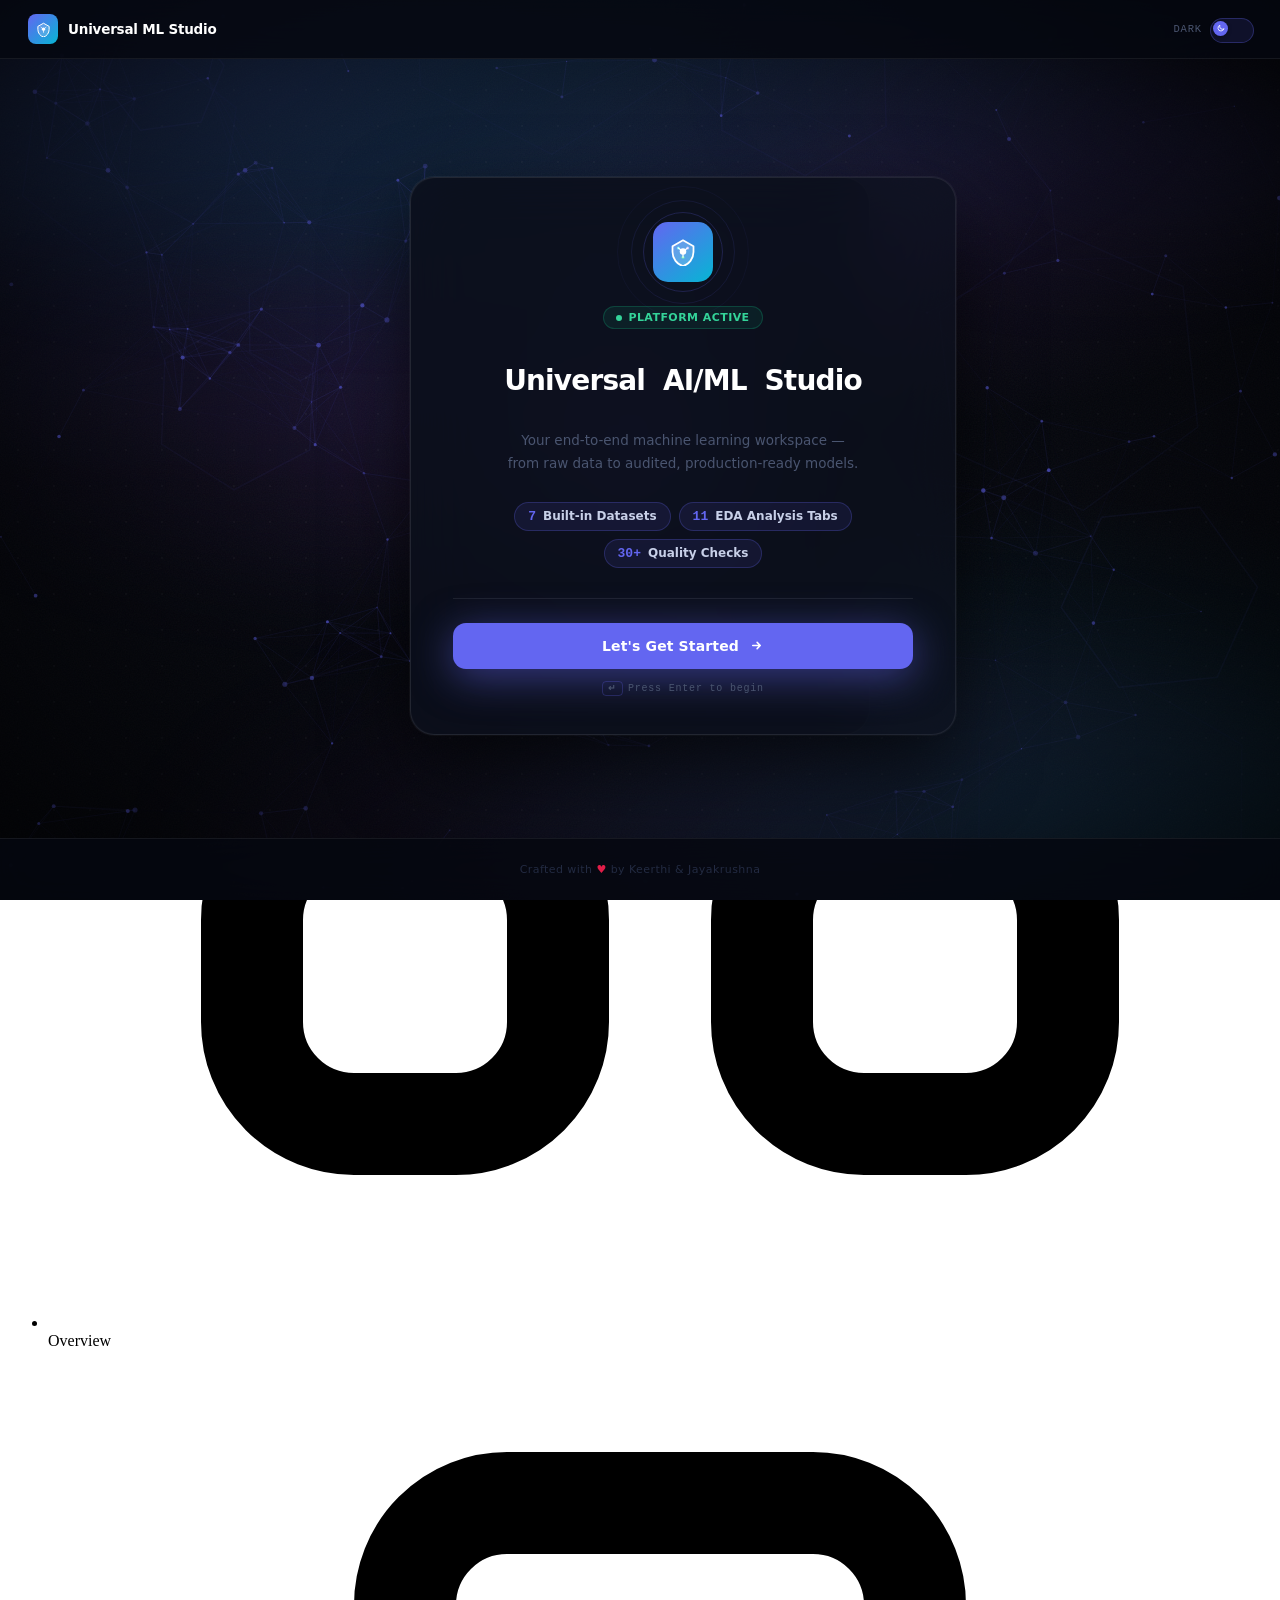
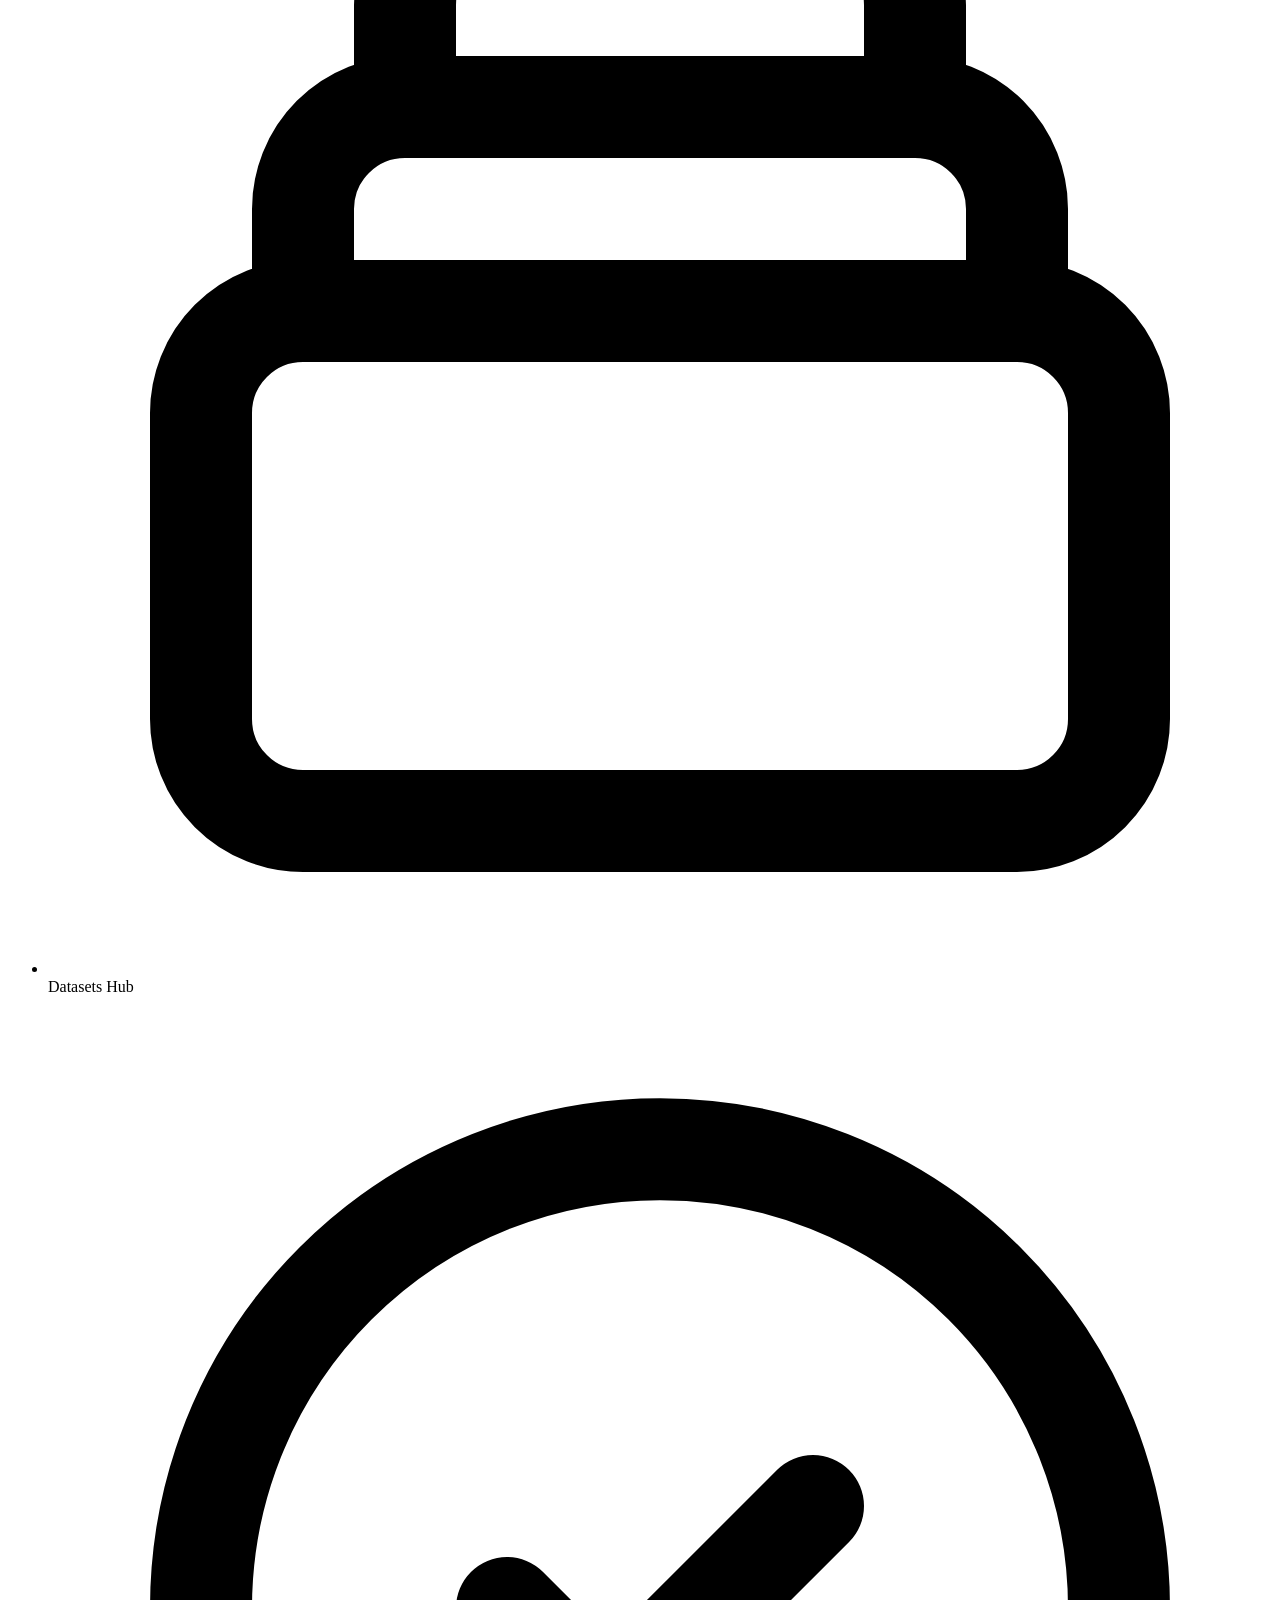
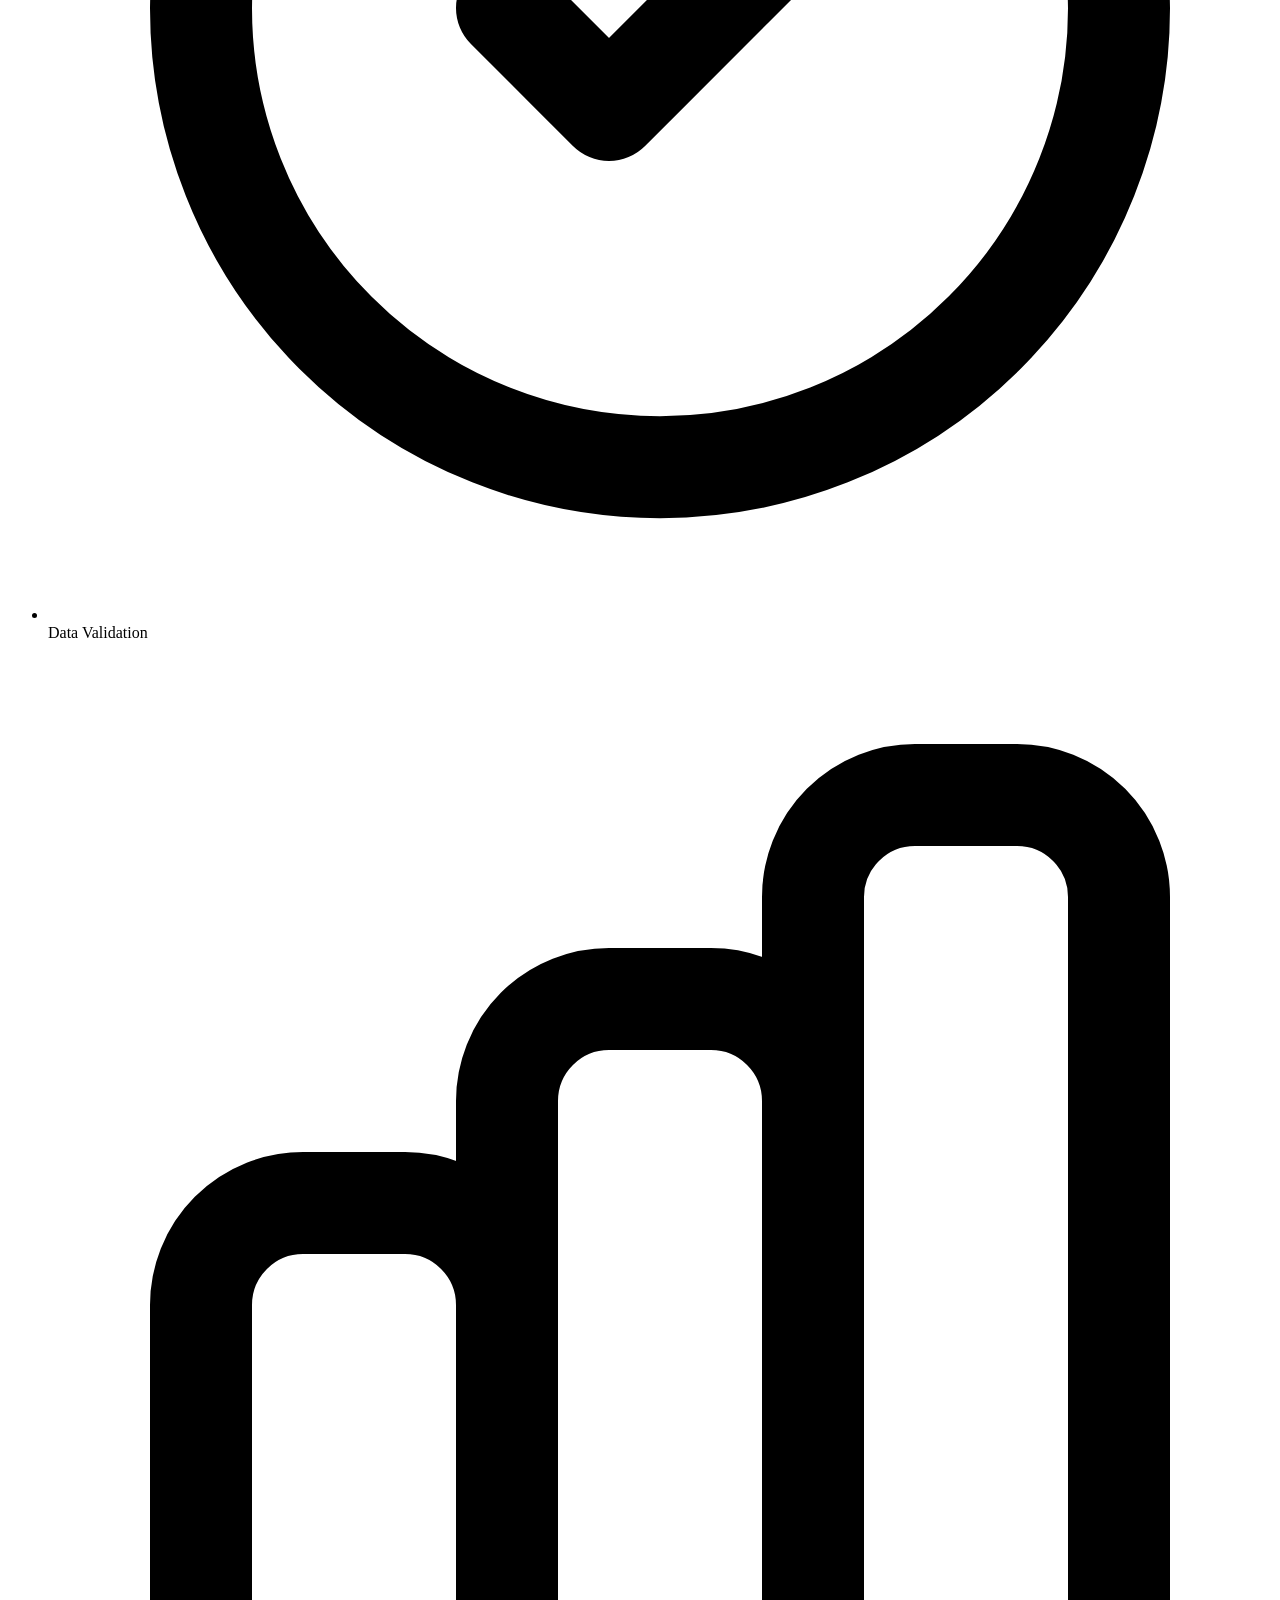
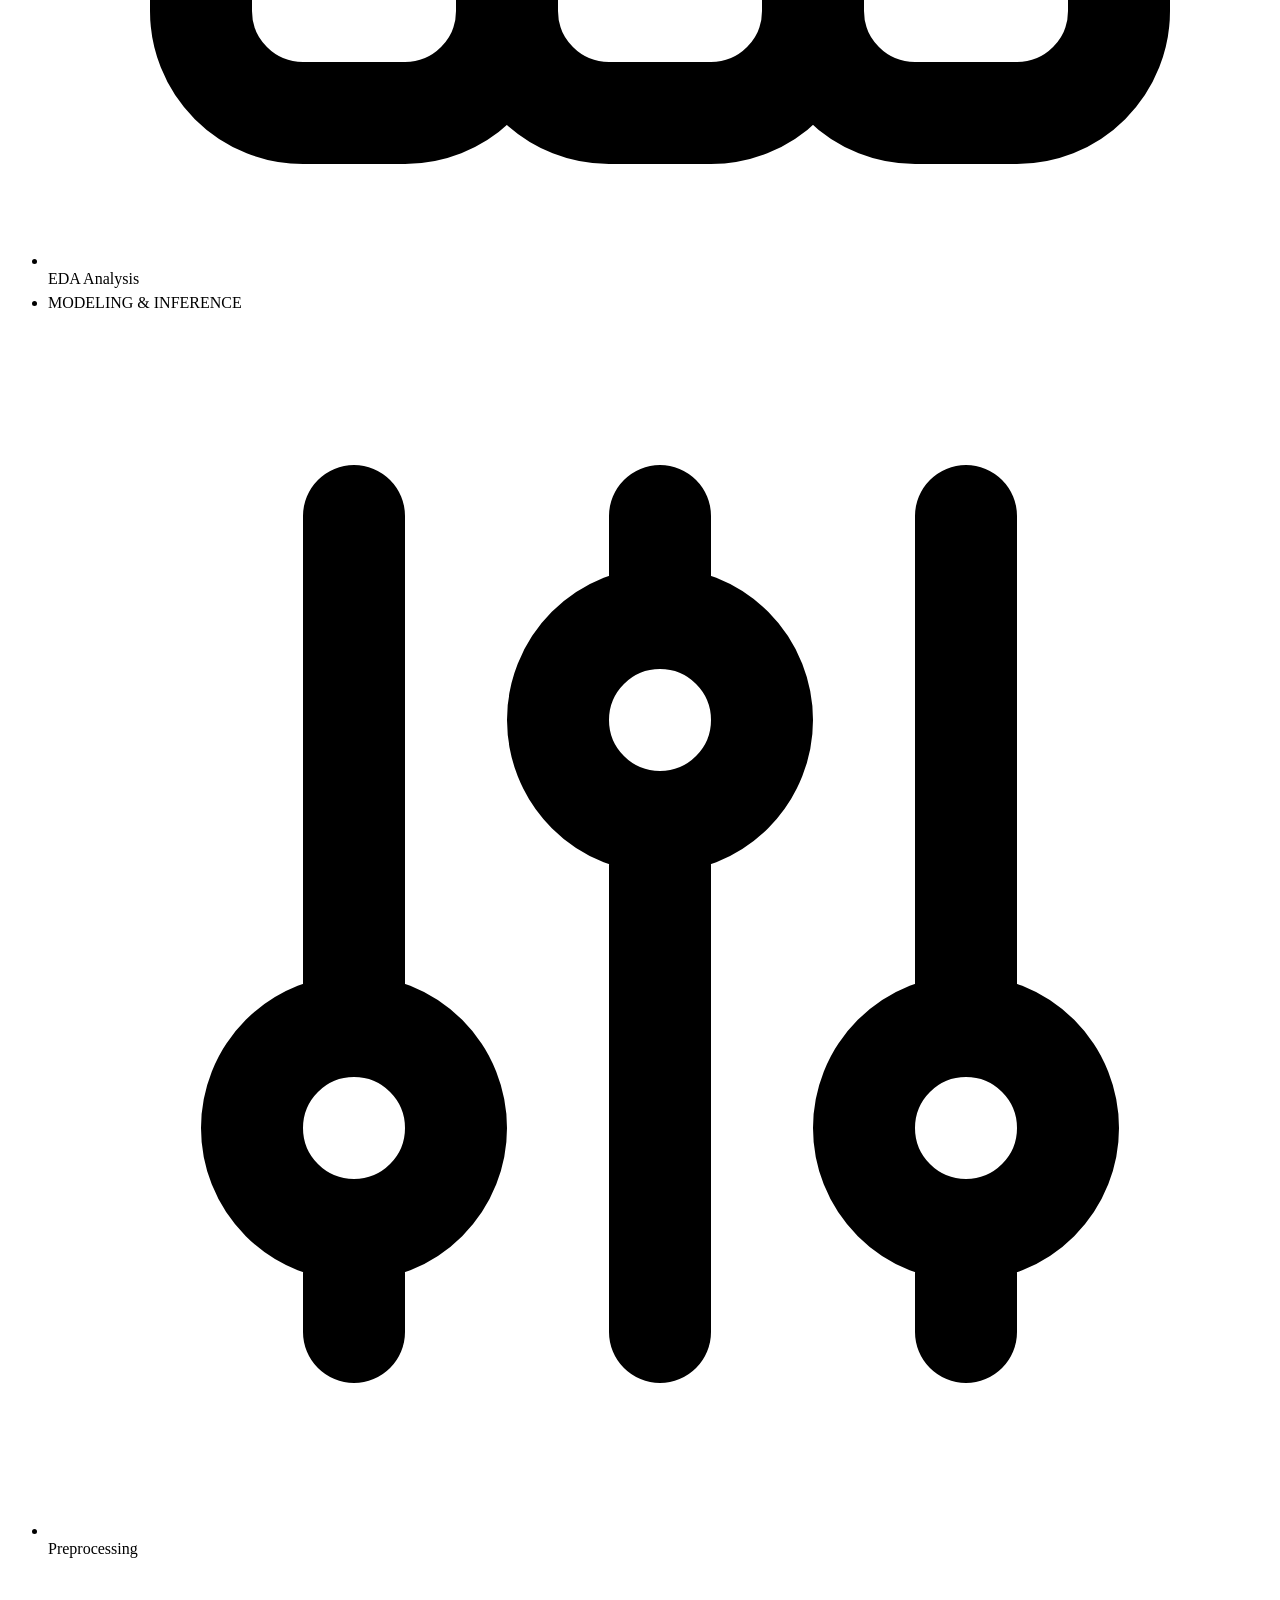
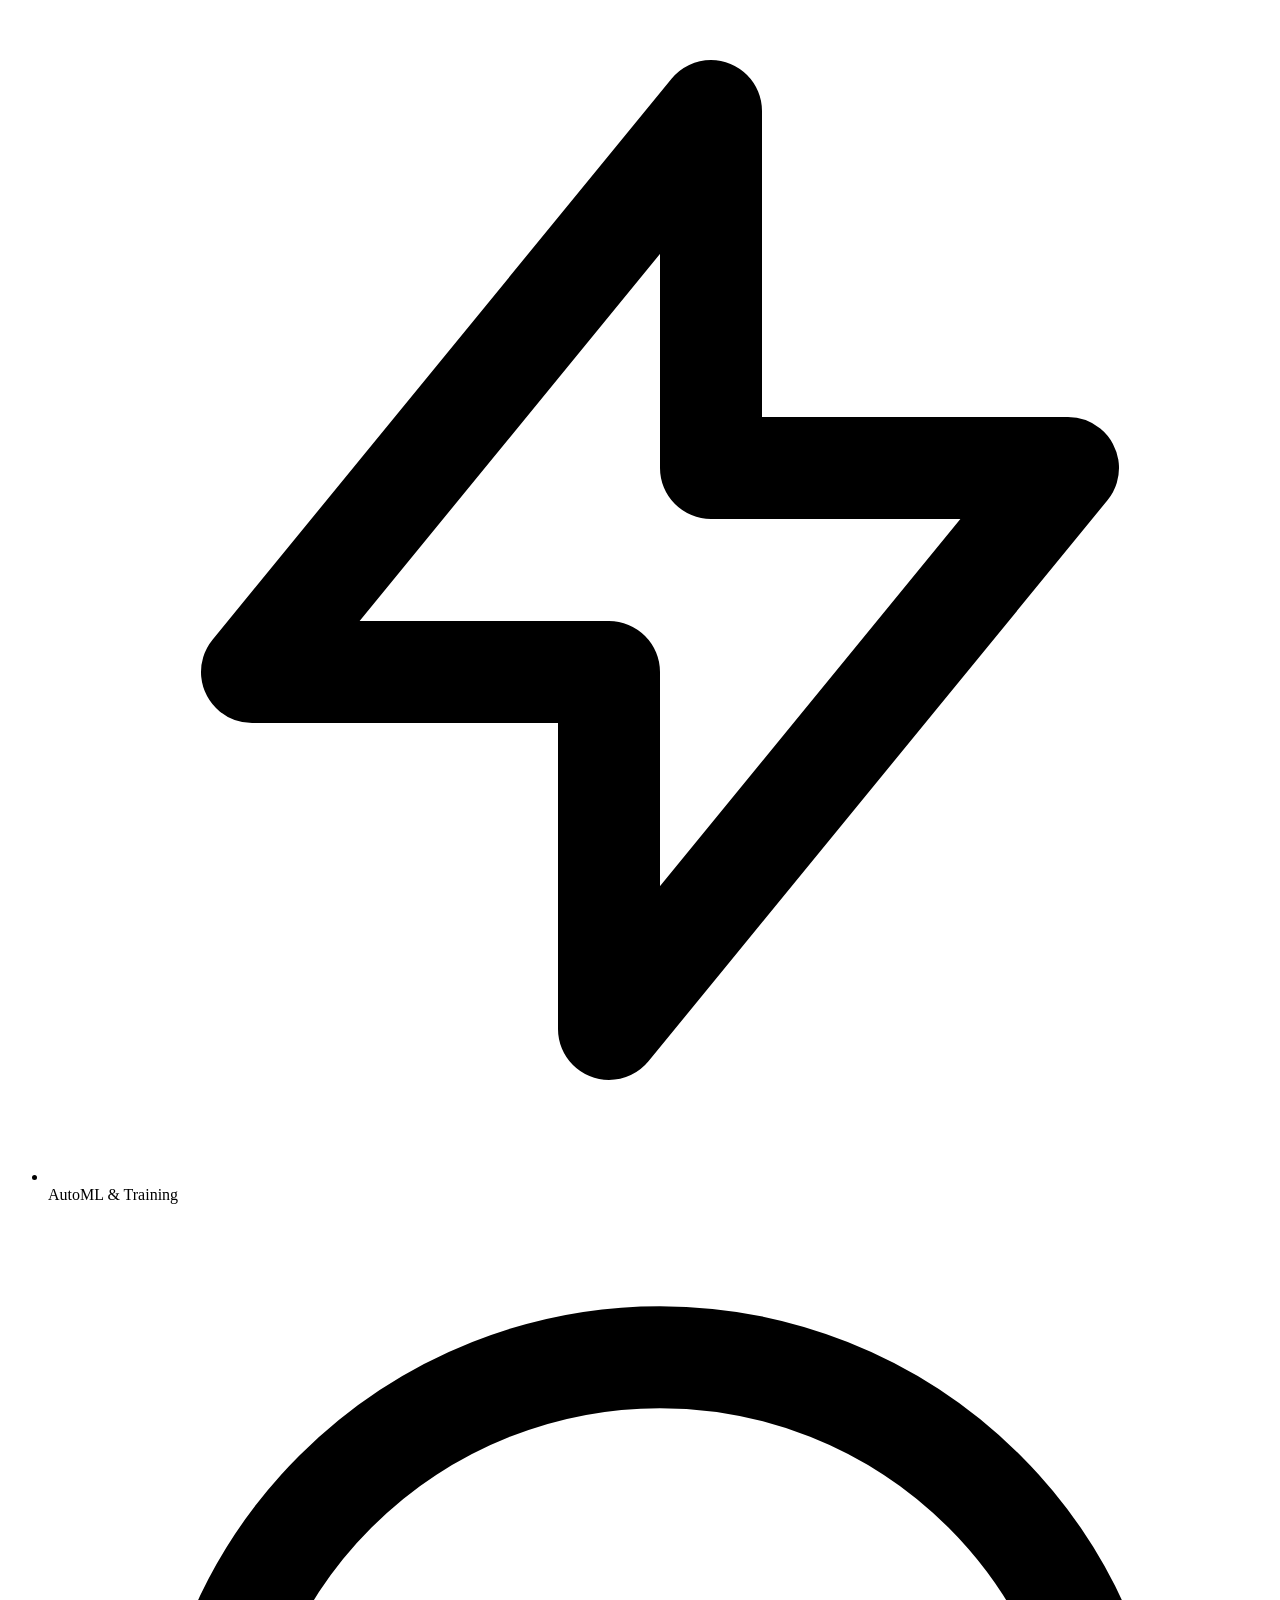
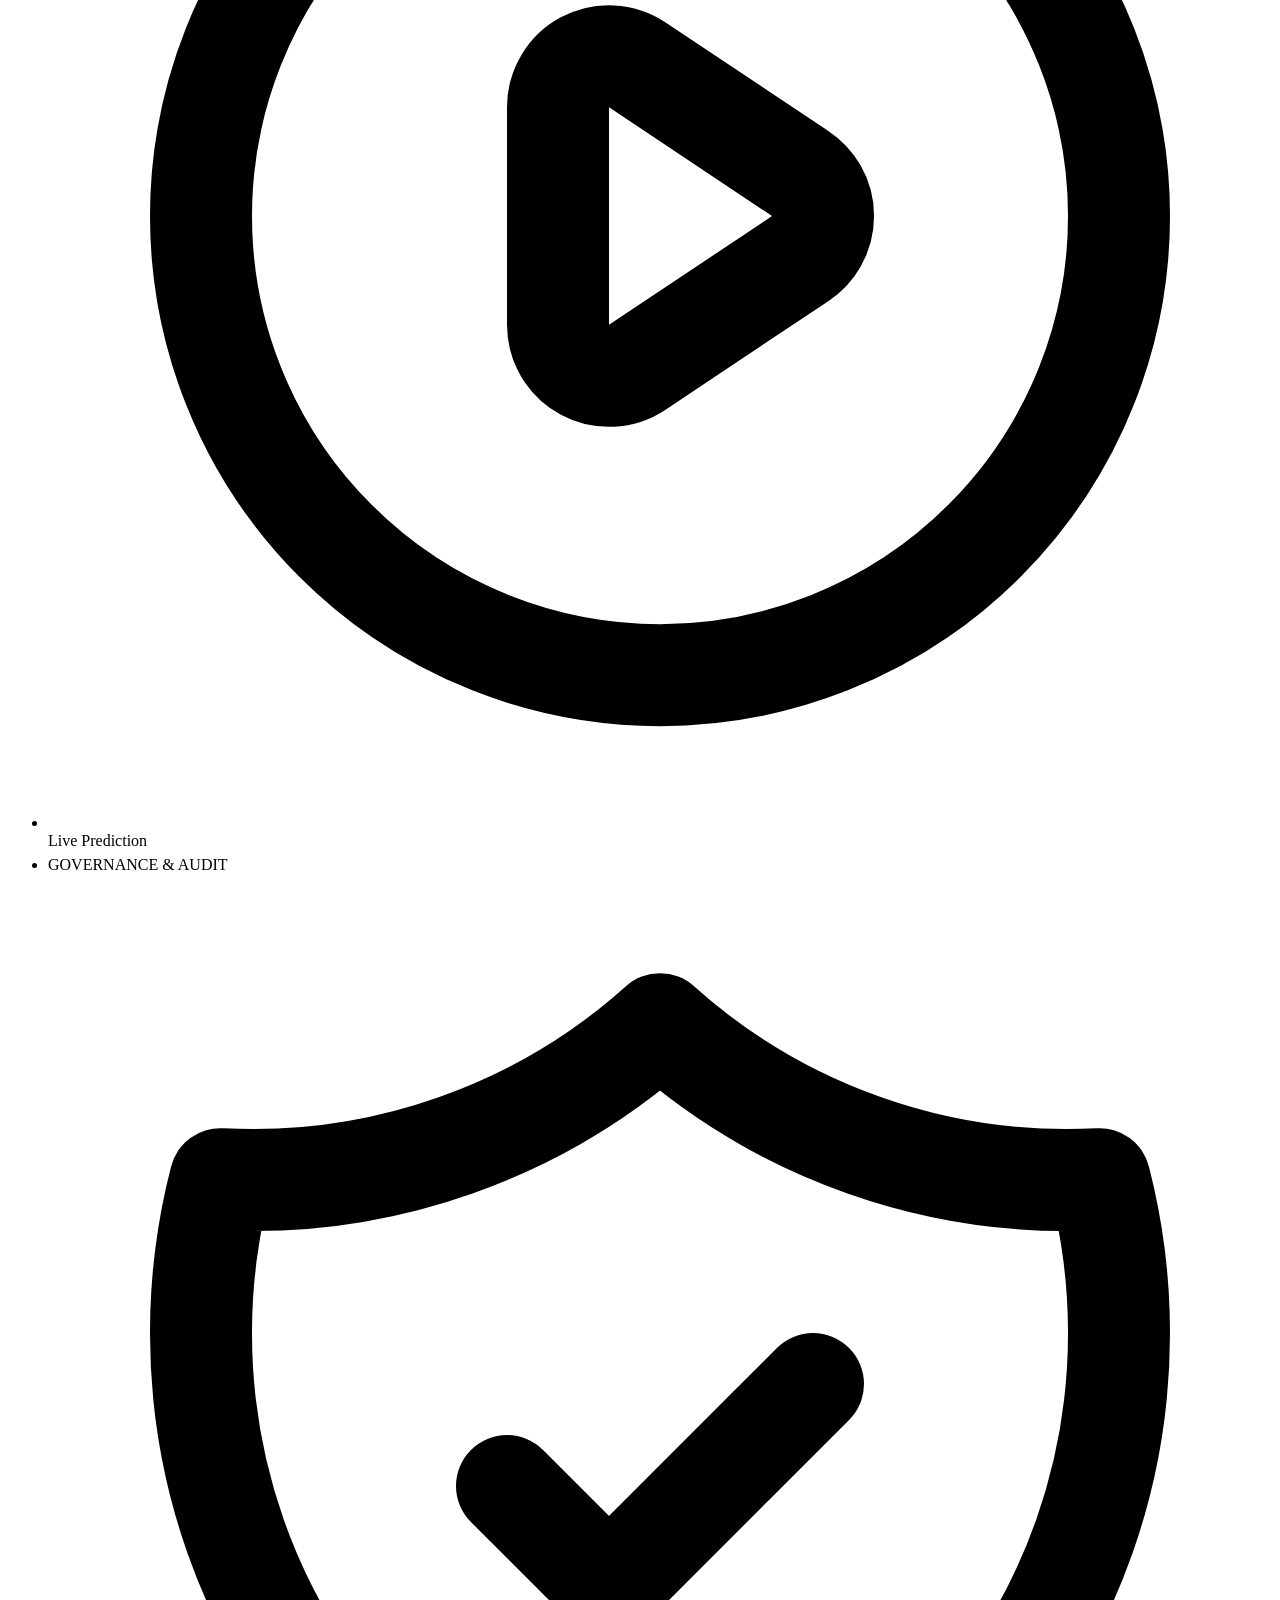
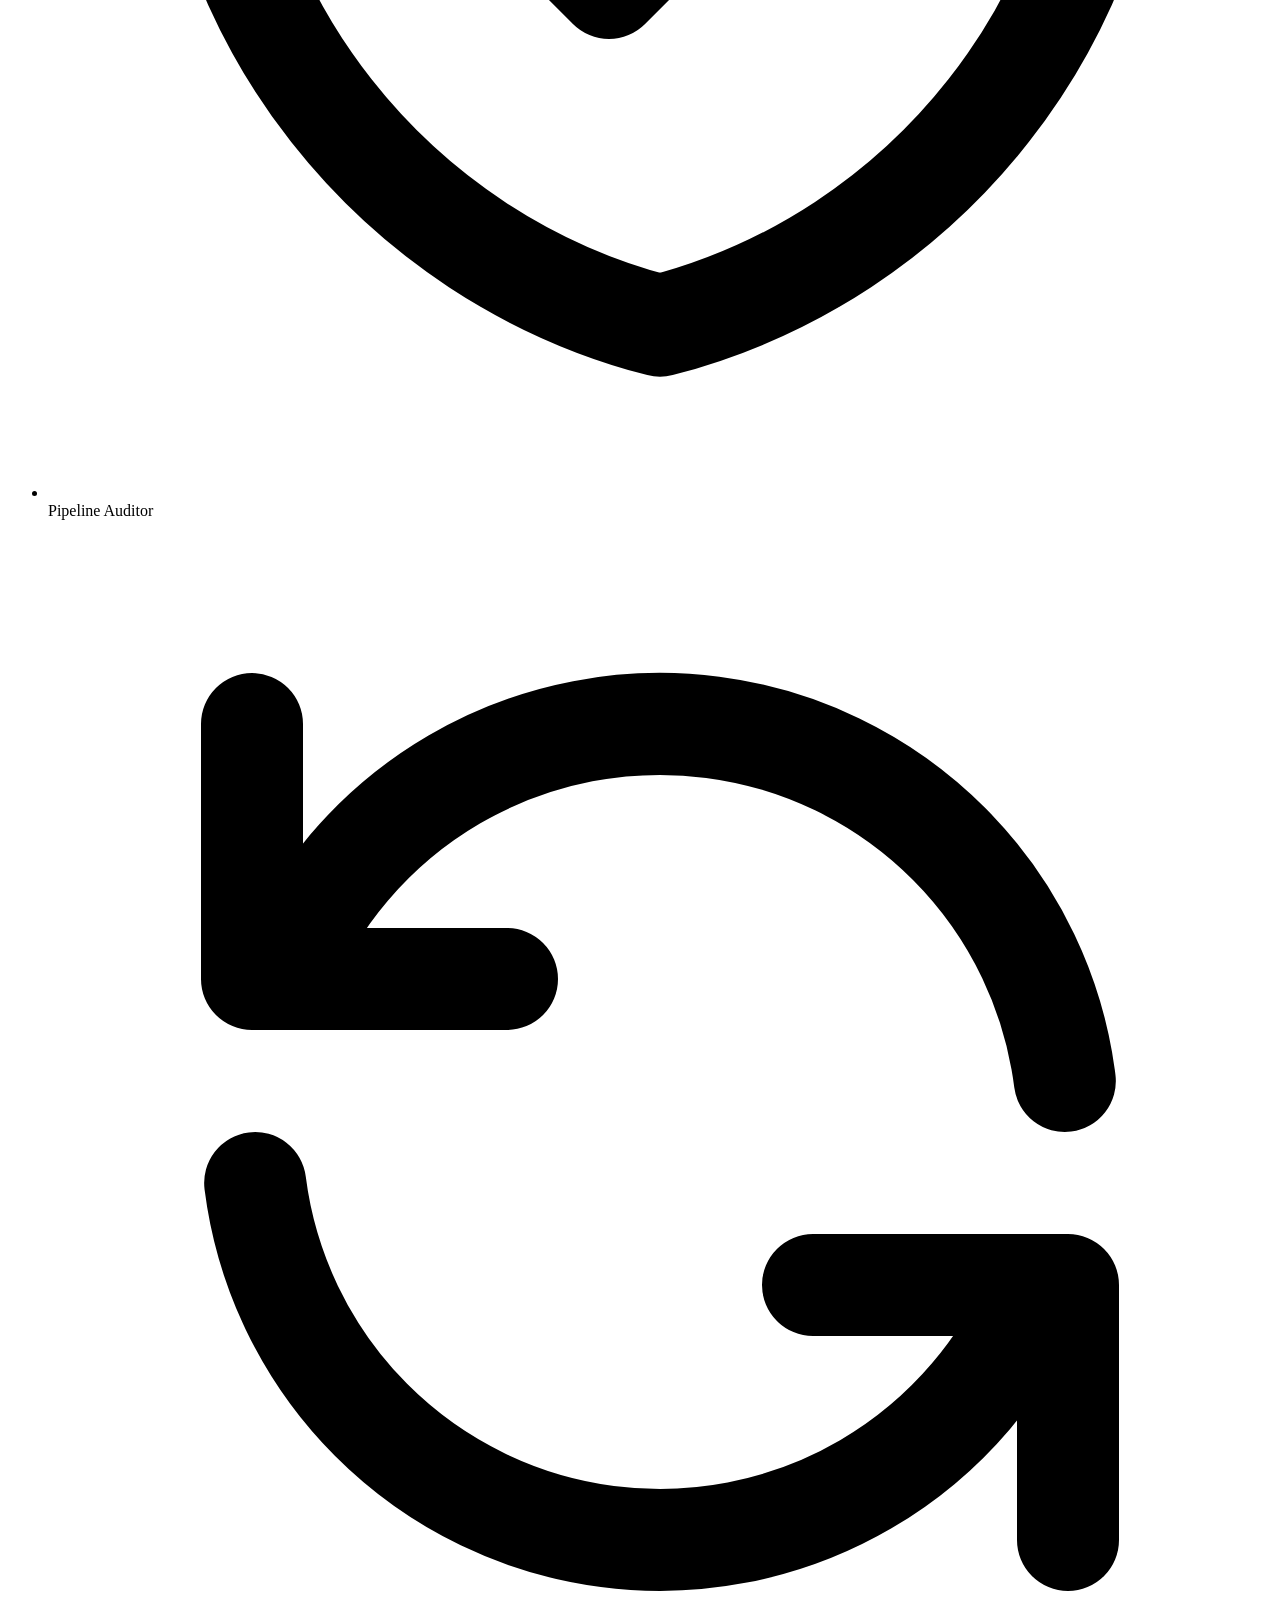
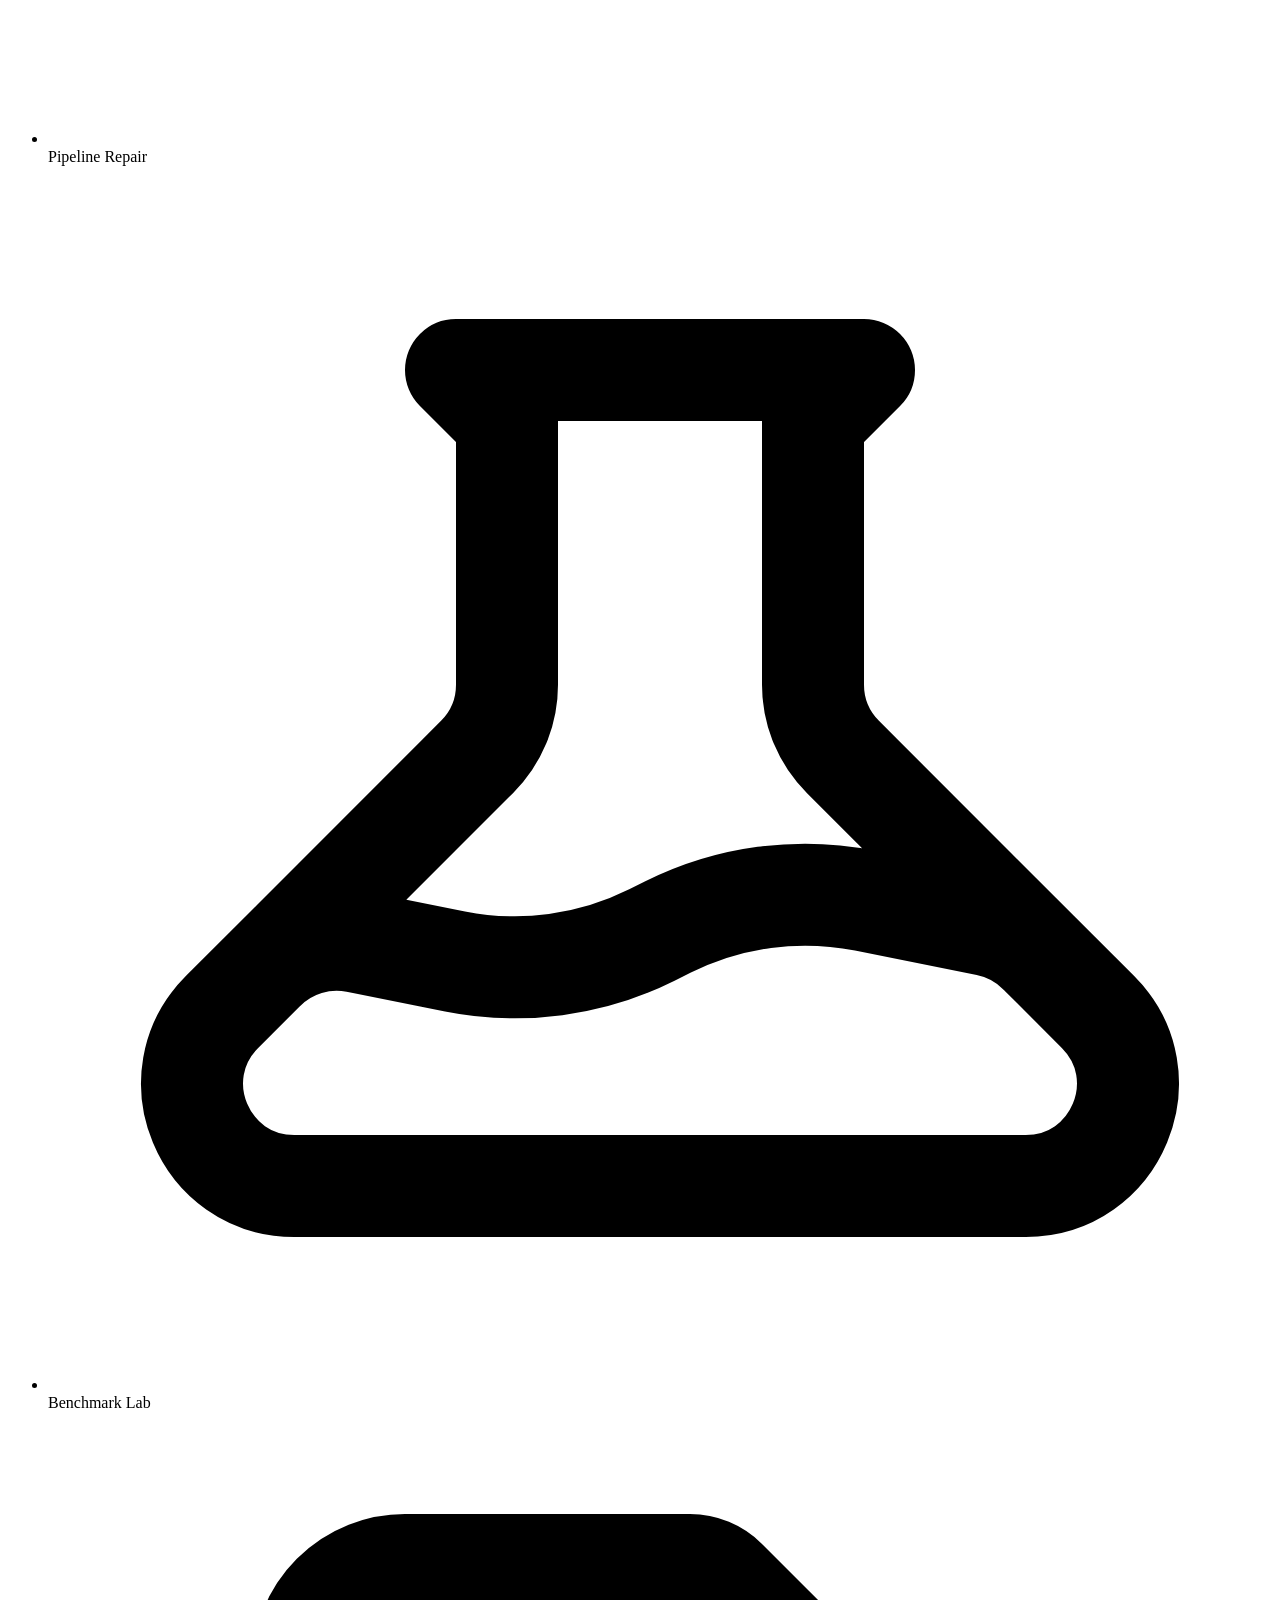
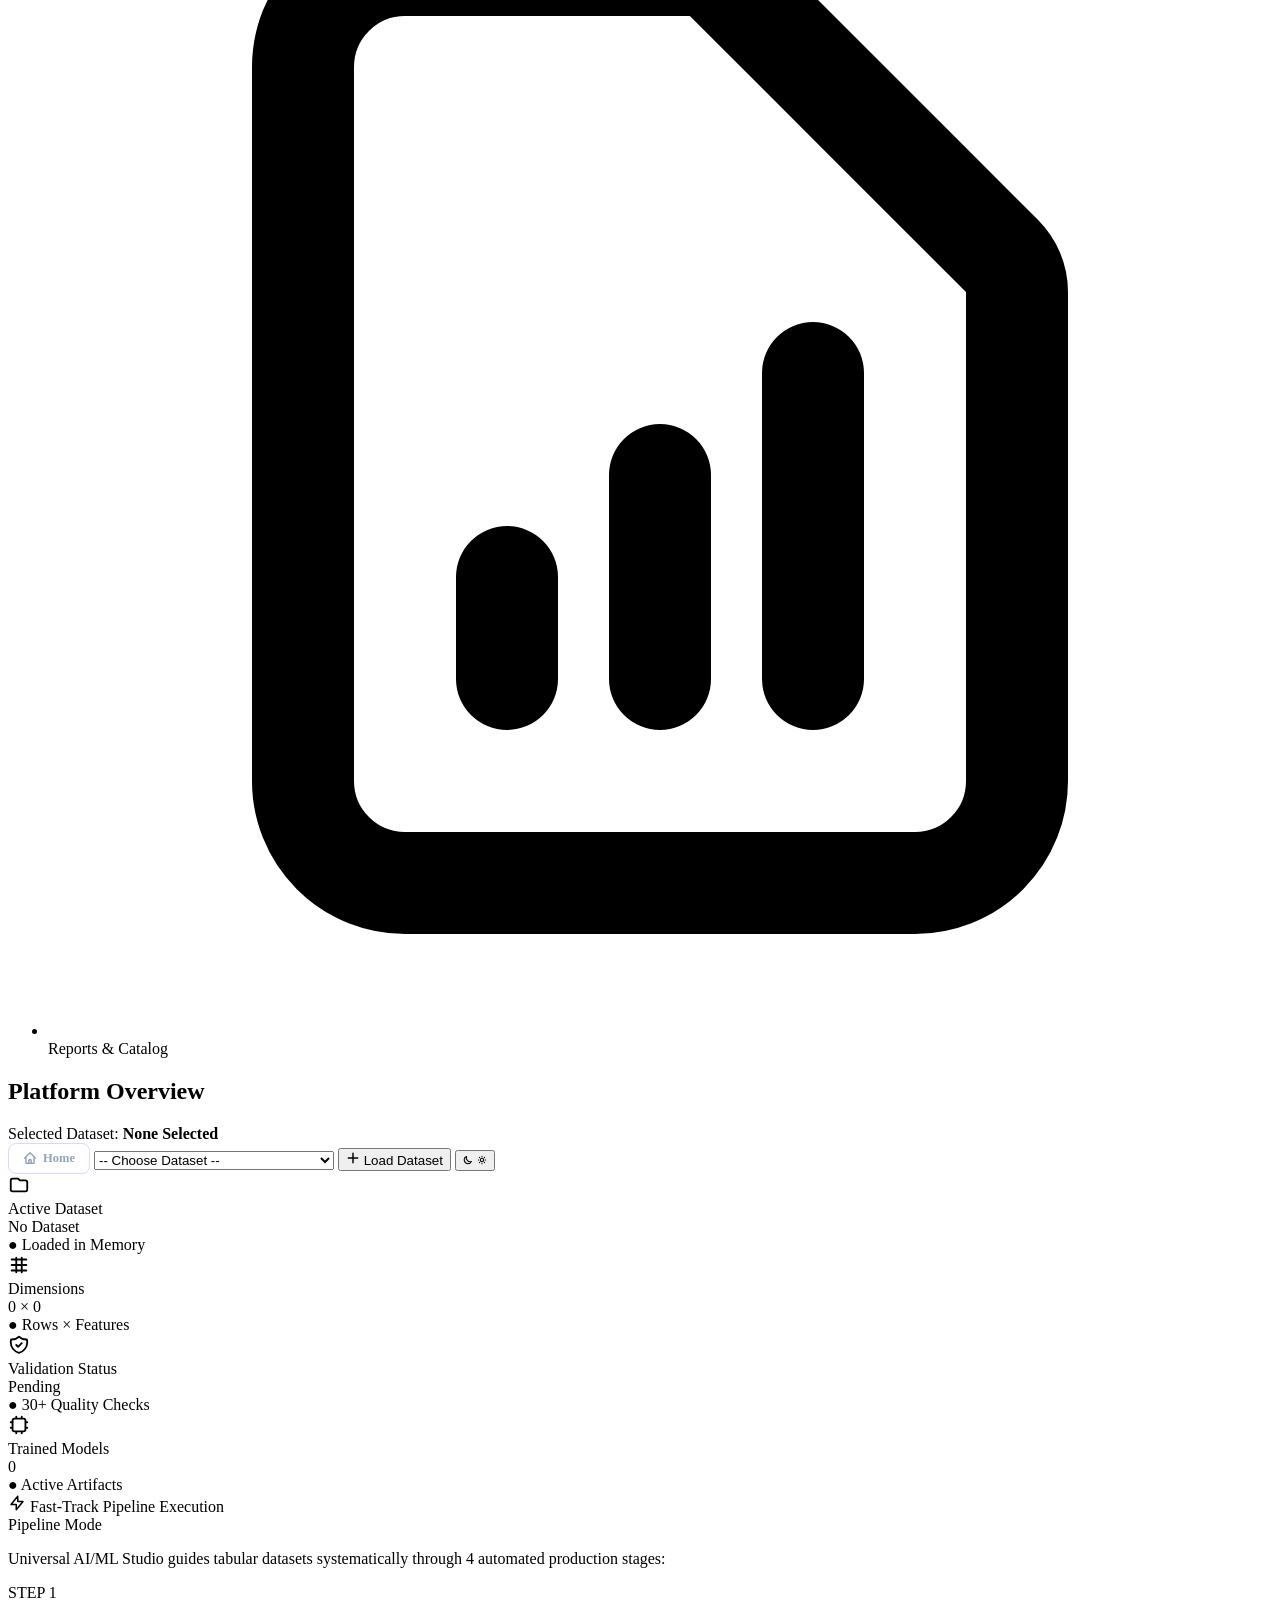
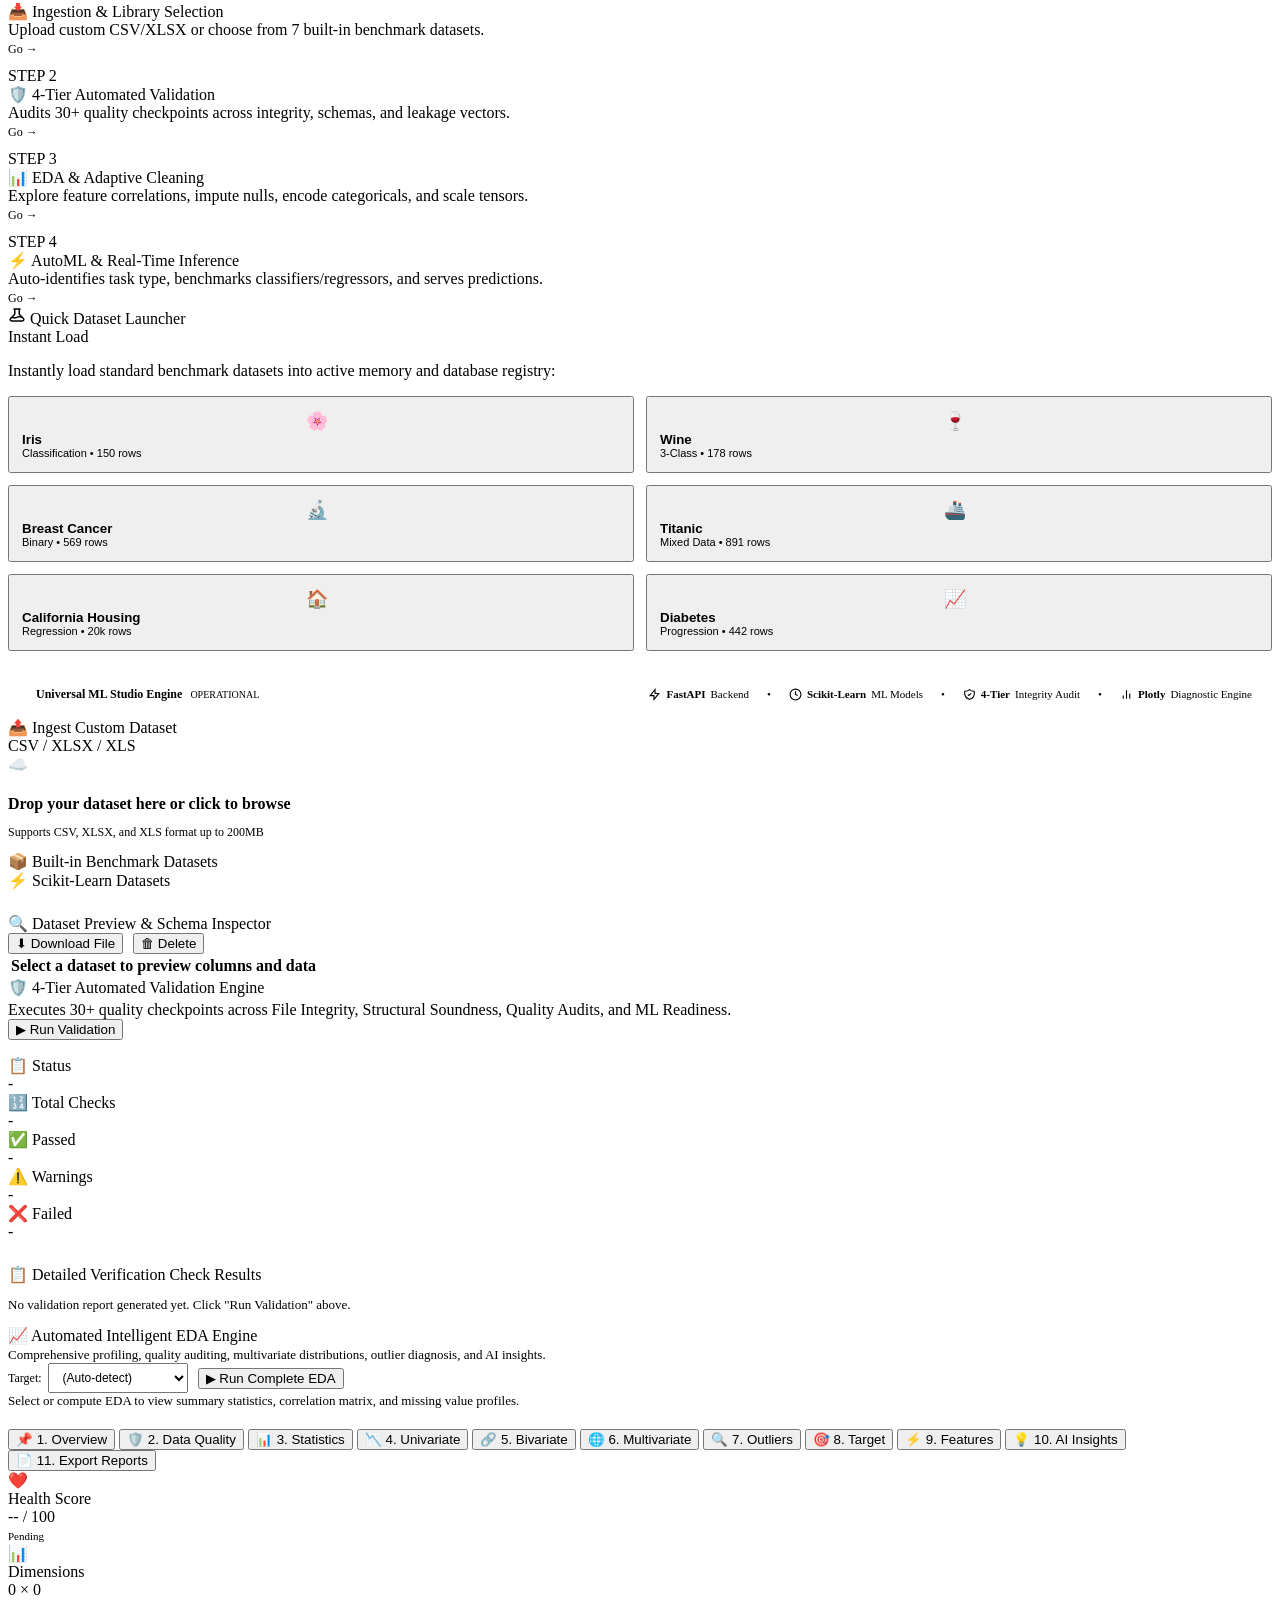
==== commit 1fb66496: "feat: combine landing page + dashboard into single SPA with Home nav button" ====
--- a/universal_ml_studio/static/index.html
+++ b/universal_ml_studio/static/index.html
@@ -1,15 +1,19 @@
 <!DOCTYPE html>
 <html lang="en">
+
 <head>
   <meta charset="UTF-8">
   <meta name="viewport" content="width=device-width, initial-scale=1.0">
   <title>Universal AI/ML Studio — Intelligent Platform Dashboard</title>
   <link rel="preconnect" href="https://fonts.googleapis.com">
   <link rel="preconnect" href="https://fonts.gstatic.com" crossorigin>
-  <link href="https://fonts.googleapis.com/css2?family=JetBrains+Mono:wght@400;500;600;700&family=Plus+Jakarta+Sans:wght@400;500;600;700;800&family=Inter:wght@400;500;600;700&family=Outfit:wght@500;600;700;800&display=swap" rel="stylesheet">
+  <link
+    href="https://fonts.googleapis.com/css2?family=JetBrains+Mono:wght@400;500;600;700&family=Plus+Jakarta+Sans:wght@400;500;600;700;800&family=Inter:wght@400;500;600;700&family=Outfit:wght@500;600;700;800&display=swap"
+    rel="stylesheet">
   <link rel="stylesheet" href="/static/styles.css">
   <script src="https://cdn.plot.ly/plotly-2.35.2.min.js"></script>
 </head>
+
 <body>
   <div class="app-container">
     <!-- ── Sidebar Navigation ──────────────────────────────────────── -->
@@ -17,12 +21,14 @@
       <a href="/" class="brand" title="Back to Home">
         <div class="brand-icon" title="Veritas Neural Audit Shield">
           <svg width="22" height="22" viewBox="0 0 24 24" fill="none" xmlns="http://www.w3.org/2000/svg">
-            <path d="M12 2L3 7V12C3 17.52 6.84 22.74 12 24C17.16 22.74 21 17.52 21 12V7L12 2Z" fill="rgba(255,255,255,0.18)" stroke="#ffffff" stroke-width="1.6" stroke-linejoin="round"/>
-            <circle cx="12" cy="11.5" r="2.8" fill="#ffffff"/>
-            <circle cx="8" cy="8.5" r="1.4" fill="#67e8f9"/>
-            <circle cx="16" cy="8.5" r="1.4" fill="#c0c1ff"/>
-            <circle cx="12" cy="16.5" r="1.4" fill="#6ee7b7"/>
-            <path d="M8 8.5L12 11.5M16 8.5L12 11.5M12 11.5L12 16.5" stroke="#ffffff" stroke-width="1.2" stroke-linecap="round"/>
+            <path d="M12 2L3 7V12C3 17.52 6.84 22.74 12 24C17.16 22.74 21 17.52 21 12V7L12 2Z"
+              fill="rgba(255,255,255,0.18)" stroke="#ffffff" stroke-width="1.6" stroke-linejoin="round" />
+            <circle cx="12" cy="11.5" r="2.8" fill="#ffffff" />
+            <circle cx="8" cy="8.5" r="1.4" fill="#67e8f9" />
+            <circle cx="16" cy="8.5" r="1.4" fill="#c0c1ff" />
+            <circle cx="12" cy="16.5" r="1.4" fill="#6ee7b7" />
+            <path d="M8 8.5L12 11.5M16 8.5L12 11.5M12 11.5L12 16.5" stroke="#ffffff" stroke-width="1.2"
+              stroke-linecap="round" />
           </svg>
         </div>
         <div class="brand-info">
@@ -34,51 +40,94 @@
       <ul class="nav-links">
         <li class="nav-category">EXPLORATION &amp; DATA</li>
         <li class="nav-item active" data-tab="overview">
-          <svg fill="none" stroke="currentColor" viewBox="0 0 24 24"><path stroke-linecap="round" stroke-linejoin="round" stroke-width="2" d="M4 6a2 2 0 012-2h2a2 2 0 012 2v2a2 2 0 01-2 2H6a2 2 0 01-2-2V6zM14 6a2 2 0 012-2h2a2 2 0 012 2v2a2 2 0 01-2 2h-2a2 2 0 01-2-2V6zM4 16a2 2 0 012-2h2a2 2 0 012 2v2a2 2 0 01-2 2H6a2 2 0 01-2-2v-2zM14 16a2 2 0 012-2h2a2 2 0 012 2v2a2 2 0 01-2 2h-2a2 2 0 01-2-2v-2z"></path></svg>
+          <svg fill="none" stroke="currentColor" viewBox="0 0 24 24">
+            <path stroke-linecap="round" stroke-linejoin="round" stroke-width="2"
+              d="M4 6a2 2 0 012-2h2a2 2 0 012 2v2a2 2 0 01-2 2H6a2 2 0 01-2-2V6zM14 6a2 2 0 012-2h2a2 2 0 012 2v2a2 2 0 01-2 2h-2a2 2 0 01-2-2V6zM4 16a2 2 0 012-2h2a2 2 0 012 2v2a2 2 0 01-2 2H6a2 2 0 01-2-2v-2zM14 16a2 2 0 012-2h2a2 2 0 012 2v2a2 2 0 01-2 2h-2a2 2 0 01-2-2v-2z">
+            </path>
+          </svg>
           Overview
         </li>
         <li class="nav-item" data-tab="datasets">
-          <svg fill="none" stroke="currentColor" viewBox="0 0 24 24"><path stroke-linecap="round" stroke-linejoin="round" stroke-width="2" d="M19 11H5m14 0a2 2 0 012 2v6a2 2 0 01-2 2H5a2 2 0 01-2-2v-6a2 2 0 012-2m14 0V9a2 2 0 00-2-2M5 11V9a2 2 0 012-2m0 0V5a2 2 0 012-2h6a2 2 0 012 2v2M7 7h10"></path></svg>
+          <svg fill="none" stroke="currentColor" viewBox="0 0 24 24">
+            <path stroke-linecap="round" stroke-linejoin="round" stroke-width="2"
+              d="M19 11H5m14 0a2 2 0 012 2v6a2 2 0 01-2 2H5a2 2 0 01-2-2v-6a2 2 0 012-2m14 0V9a2 2 0 00-2-2M5 11V9a2 2 0 012-2m0 0V5a2 2 0 012-2h6a2 2 0 012 2v2M7 7h10">
+            </path>
+          </svg>
           Datasets Hub
         </li>
         <li class="nav-item" data-tab="validation">
-          <svg fill="none" stroke="currentColor" viewBox="0 0 24 24"><path stroke-linecap="round" stroke-linejoin="round" stroke-width="2" d="M9 12l2 2 4-4m6 2a9 9 0 11-18 0 9 9 0 0118 0z"></path></svg>
+          <svg fill="none" stroke="currentColor" viewBox="0 0 24 24">
+            <path stroke-linecap="round" stroke-linejoin="round" stroke-width="2"
+              d="M9 12l2 2 4-4m6 2a9 9 0 11-18 0 9 9 0 0118 0z"></path>
+          </svg>
           Data Validation
         </li>
         <li class="nav-item" data-tab="eda">
-          <svg fill="none" stroke="currentColor" viewBox="0 0 24 24"><path stroke-linecap="round" stroke-linejoin="round" stroke-width="2" d="M9 19v-6a2 2 0 00-2-2H5a2 2 0 00-2 2v6a2 2 0 002 2h2a2 2 0 002-2zm0 0V9a2 2 0 012-2h2a2 2 0 012 2v10m-6 0a2 2 0 002 2h2a2 2 0 002-2m0 0V5a2 2 0 012-2h2a2 2 0 012 2v14a2 2 0 01-2 2h-2a2 2 0 01-2-2z"></path></svg>
+          <svg fill="none" stroke="currentColor" viewBox="0 0 24 24">
+            <path stroke-linecap="round" stroke-linejoin="round" stroke-width="2"
+              d="M9 19v-6a2 2 0 00-2-2H5a2 2 0 00-2 2v6a2 2 0 002 2h2a2 2 0 002-2zm0 0V9a2 2 0 012-2h2a2 2 0 012 2v10m-6 0a2 2 0 002 2h2a2 2 0 002-2m0 0V5a2 2 0 012-2h2a2 2 0 012 2v14a2 2 0 01-2 2h-2a2 2 0 01-2-2z">
+            </path>
+          </svg>
           EDA Analysis
         </li>
 
         <li class="nav-category" style="margin-top: 6px;">MODELING &amp; INFERENCE</li>
         <li class="nav-item" data-tab="preprocessing">
-          <svg fill="none" stroke="currentColor" viewBox="0 0 24 24"><path stroke-linecap="round" stroke-linejoin="round" stroke-width="2" d="M12 6V4m0 2a2 2 0 100 4m0-4a2 2 0 110 4m-6 8a2 2 0 100-4m0 4a2 2 0 110-4m0 4v2m0-6V4m6 6v10m6-2a2 2 0 100-4m0 4a2 2 0 110-4m0 4v2m0-6V4"></path></svg>
+          <svg fill="none" stroke="currentColor" viewBox="0 0 24 24">
+            <path stroke-linecap="round" stroke-linejoin="round" stroke-width="2"
+              d="M12 6V4m0 2a2 2 0 100 4m0-4a2 2 0 110 4m-6 8a2 2 0 100-4m0 4a2 2 0 110-4m0 4v2m0-6V4m6 6v10m6-2a2 2 0 100-4m0 4a2 2 0 110-4m0 4v2m0-6V4">
+            </path>
+          </svg>
           Preprocessing
         </li>
         <li class="nav-item" data-tab="ml">
-          <svg fill="none" stroke="currentColor" viewBox="0 0 24 24"><path stroke-linecap="round" stroke-linejoin="round" stroke-width="2" d="M13 10V3L4 14h7v7l9-11h-7z"></path></svg>
+          <svg fill="none" stroke="currentColor" viewBox="0 0 24 24">
+            <path stroke-linecap="round" stroke-linejoin="round" stroke-width="2" d="M13 10V3L4 14h7v7l9-11h-7z"></path>
+          </svg>
           AutoML &amp; Training
         </li>
         <li class="nav-item" data-tab="prediction">
-          <svg fill="none" stroke="currentColor" viewBox="0 0 24 24"><path stroke-linecap="round" stroke-linejoin="round" stroke-width="2" d="M14.752 11.168l-3.197-2.132A1 1 0 0010 9.87v4.263a1 1 0 001.555.832l3.197-2.132a1 1 0 000-1.664z"></path><path stroke-linecap="round" stroke-linejoin="round" stroke-width="2" d="M21 12a9 9 0 11-18 0 9 9 0 0118 0z"></path></svg>
+          <svg fill="none" stroke="currentColor" viewBox="0 0 24 24">
+            <path stroke-linecap="round" stroke-linejoin="round" stroke-width="2"
+              d="M14.752 11.168l-3.197-2.132A1 1 0 0010 9.87v4.263a1 1 0 001.555.832l3.197-2.132a1 1 0 000-1.664z">
+            </path>
+            <path stroke-linecap="round" stroke-linejoin="round" stroke-width="2"
+              d="M21 12a9 9 0 11-18 0 9 9 0 0118 0z"></path>
+          </svg>
           Live Prediction
         </li>
 
         <li class="nav-category" style="margin-top: 6px;">GOVERNANCE &amp; AUDIT</li>
         <li class="nav-item" data-tab="auditor">
-          <svg fill="none" stroke="currentColor" viewBox="0 0 24 24"><path stroke-linecap="round" stroke-linejoin="round" stroke-width="2" d="M9 12l2 2 4-4m5.618-4.016A11.955 11.955 0 0112 2.944a11.955 11.955 0 01-8.618 3.04A12.02 12.02 0 003 9c0 5.591 3.824 10.29 9 11.622 5.176-1.332 9-6.03 9-11.622 0-1.042-.133-2.052-.382-3.016z"></path></svg>
+          <svg fill="none" stroke="currentColor" viewBox="0 0 24 24">
+            <path stroke-linecap="round" stroke-linejoin="round" stroke-width="2"
+              d="M9 12l2 2 4-4m5.618-4.016A11.955 11.955 0 0112 2.944a11.955 11.955 0 01-8.618 3.04A12.02 12.02 0 003 9c0 5.591 3.824 10.29 9 11.622 5.176-1.332 9-6.03 9-11.622 0-1.042-.133-2.052-.382-3.016z">
+            </path>
+          </svg>
           Pipeline Auditor
         </li>
         <li class="nav-item" data-tab="repair">
-          <svg fill="none" stroke="currentColor" viewBox="0 0 24 24"><path stroke-linecap="round" stroke-linejoin="round" stroke-width="2" d="M4 4v5h.582m15.356 2A8.001 8.001 0 004.582 9m0 0H9m11 11v-5h-.581m0 0a8.003 8.003 0 01-15.357-2m15.357 2H15"></path></svg>
+          <svg fill="none" stroke="currentColor" viewBox="0 0 24 24">
+            <path stroke-linecap="round" stroke-linejoin="round" stroke-width="2"
+              d="M4 4v5h.582m15.356 2A8.001 8.001 0 004.582 9m0 0H9m11 11v-5h-.581m0 0a8.003 8.003 0 01-15.357-2m15.357 2H15">
+            </path>
+          </svg>
           Pipeline Repair
         </li>
         <li class="nav-item" data-tab="benchmark">
-          <svg fill="none" stroke="currentColor" viewBox="0 0 24 24"><path stroke-linecap="round" stroke-linejoin="round" stroke-width="2" d="M19.428 15.428a2 2 0 00-1.022-.547l-2.387-.477a6 6 0 00-3.86.517l-.318.158a6 6 0 01-3.86.517L6.05 15.21a2 2 0 00-1.806.547M8 4h8l-1 1v5.172a2 2 0 00.586 1.414l5 5c1.26 1.26.367 3.414-1.415 3.414H4.828c-1.782 0-2.674-2.154-1.414-3.414l5-5A2 2 0 009 10.172V5L8 4z"></path></svg>
+          <svg fill="none" stroke="currentColor" viewBox="0 0 24 24">
+            <path stroke-linecap="round" stroke-linejoin="round" stroke-width="2"
+              d="M19.428 15.428a2 2 0 00-1.022-.547l-2.387-.477a6 6 0 00-3.86.517l-.318.158a6 6 0 01-3.86.517L6.05 15.21a2 2 0 00-1.806.547M8 4h8l-1 1v5.172a2 2 0 00.586 1.414l5 5c1.26 1.26.367 3.414-1.415 3.414H4.828c-1.782 0-2.674-2.154-1.414-3.414l5-5A2 2 0 009 10.172V5L8 4z">
+            </path>
+          </svg>
           Benchmark Lab
         </li>
         <li class="nav-item" data-tab="reports">
-          <svg fill="none" stroke="currentColor" viewBox="0 0 24 24"><path stroke-linecap="round" stroke-linejoin="round" stroke-width="2" d="M9 17v-2m3 2v-4m3 4v-6m2 10H7a2 2 0 01-2-2V5a2 2 0 012-2h5.586a1 1 0 01.707.293l5.414 5.414a1 1 0 01.293.707V19a2 2 0 01-2 2z"></path></svg>
+          <svg fill="none" stroke="currentColor" viewBox="0 0 24 24">
+            <path stroke-linecap="round" stroke-linejoin="round" stroke-width="2"
+              d="M9 17v-2m3 2v-4m3 4v-6m2 10H7a2 2 0 01-2-2V5a2 2 0 012-2h5.586a1 1 0 01.707.293l5.414 5.414a1 1 0 01.293.707V19a2 2 0 01-2 2z">
+            </path>
+          </svg>
           Reports &amp; Catalog
         </li>
       </ul>
@@ -99,18 +148,38 @@
           </div>
         </div>
         <div class="top-right">
-          <select id="dataset-selector" class="form-select" style="width: 240px;" onchange="handleDatasetSelect(this.value)">
+          <button class="btn-home" onclick="showLanding()" title="Back to Home" aria-label="Home">
+            <svg width="14" height="14" fill="none" stroke="currentColor" viewBox="0 0 24 24">
+              <path stroke-linecap="round" stroke-linejoin="round" stroke-width="2.5"
+                d="M3 12l2-2m0 0l7-7 7 7M5 10v10a1 1 0 001 1h3m10-11l2 2m-2-2v10a1 1 0 01-1 1h-3m-6 0a1 1 0 001-1v-4a1 1 0 011-1h2a1 1 0 011 1v4a1 1 0 001 1m-6 0h6"/>
+            </svg>
+            Home
+          </button>
+          <select id="dataset-selector" class="form-select" style="width: 240px;"
+            onchange="handleDatasetSelect(this.value)">
             <option value="">-- Choose Dataset --</option>
           </select>
           <button class="btn btn-primary" onclick="showTab('datasets')">
-            <svg width="14" height="14" fill="none" stroke="currentColor" viewBox="0 0 24 24"><path stroke-linecap="round" stroke-linejoin="round" stroke-width="2.5" d="M12 4v16m8-8H4"></path></svg>
+            <svg width="14" height="14" fill="none" stroke="currentColor" viewBox="0 0 24 24">
+              <path stroke-linecap="round" stroke-linejoin="round" stroke-width="2.5" d="M12 4v16m8-8H4"></path>
+            </svg>
             Load Dataset
           </button>
-          <button id="theme-toggle-btn" class="theme-toggle-btn" onclick="toggleTheme()" title="Switch Light / Dark Theme" aria-label="Toggle Theme">
+          <button id="theme-toggle-btn" class="theme-toggle-btn" onclick="toggleTheme()"
+            title="Switch Light / Dark Theme" aria-label="Toggle Theme">
             <div class="theme-toggle-track">
               <span class="theme-toggle-thumb">
-                <svg class="theme-icon-dark" width="10" height="10" fill="none" stroke="currentColor" viewBox="0 0 24 24"><path stroke-linecap="round" stroke-linejoin="round" stroke-width="2.5" d="M20.354 15.354A9 9 0 018.646 3.646 9.003 9.003 0 0012 21a9.003 9.003 0 008.354-5.646z"></path></svg>
-                <svg class="theme-icon-light" width="10" height="10" fill="none" stroke="currentColor" viewBox="0 0 24 24"><path stroke-linecap="round" stroke-linejoin="round" stroke-width="2.5" d="M12 3v1m0 16v1m9-9h-1M4 12H3m15.364 6.364l-.707-.707M6.343 6.343l-.707-.707m12.728 0l-.707.707M6.343 17.657l-.707.707M16 12a4 4 0 11-8 0 4 4 0 018 0z"></path></svg>
+                <svg class="theme-icon-dark" width="10" height="10" fill="none" stroke="currentColor"
+                  viewBox="0 0 24 24">
+                  <path stroke-linecap="round" stroke-linejoin="round" stroke-width="2.5"
+                    d="M20.354 15.354A9 9 0 018.646 3.646 9.003 9.003 0 0012 21a9.003 9.003 0 008.354-5.646z"></path>
+                </svg>
+                <svg class="theme-icon-light" width="10" height="10" fill="none" stroke="currentColor"
+                  viewBox="0 0 24 24">
+                  <path stroke-linecap="round" stroke-linejoin="round" stroke-width="2.5"
+                    d="M12 3v1m0 16v1m9-9h-1M4 12H3m15.364 6.364l-.707-.707M6.343 6.343l-.707-.707m12.728 0l-.707.707M6.343 17.657l-.707.707M16 12a4 4 0 11-8 0 4 4 0 018 0z">
+                  </path>
+                </svg>
               </span>
             </div>
           </button>
@@ -124,7 +193,10 @@
           <div class="kpi-grid">
             <div class="kpi-card">
               <div class="kpi-icon indigo">
-                <svg width="22" height="22" fill="none" stroke="currentColor" viewBox="0 0 24 24"><path stroke-linecap="round" stroke-linejoin="round" stroke-width="2" d="M3 7v10a2 2 0 002 2h14a2 2 0 002-2V9a2 2 0 00-2-2h-6l-2-2H5a2 2 0 00-2 2z"></path></svg>
+                <svg width="22" height="22" fill="none" stroke="currentColor" viewBox="0 0 24 24">
+                  <path stroke-linecap="round" stroke-linejoin="round" stroke-width="2"
+                    d="M3 7v10a2 2 0 002 2h14a2 2 0 002-2V9a2 2 0 00-2-2h-6l-2-2H5a2 2 0 00-2 2z"></path>
+                </svg>
               </div>
               <div class="kpi-body">
                 <div class="kpi-label">Active Dataset</div>
@@ -134,7 +206,10 @@
             </div>
             <div class="kpi-card">
               <div class="kpi-icon cyan">
-                <svg width="22" height="22" fill="none" stroke="currentColor" viewBox="0 0 24 24"><path stroke-linecap="round" stroke-linejoin="round" stroke-width="2" d="M4 6h16M4 12h16M4 18h16M9 4v16m6-16v16"></path></svg>
+                <svg width="22" height="22" fill="none" stroke="currentColor" viewBox="0 0 24 24">
+                  <path stroke-linecap="round" stroke-linejoin="round" stroke-width="2"
+                    d="M4 6h16M4 12h16M4 18h16M9 4v16m6-16v16"></path>
+                </svg>
               </div>
               <div class="kpi-body">
                 <div class="kpi-label">Dimensions</div>
@@ -144,7 +219,11 @@
             </div>
             <div class="kpi-card">
               <div class="kpi-icon emerald">
-                <svg width="22" height="22" fill="none" stroke="currentColor" viewBox="0 0 24 24"><path stroke-linecap="round" stroke-linejoin="round" stroke-width="2" d="M9 12l2 2 4-4m5.618-4.016A11.955 11.955 0 0112 2.944a11.955 11.955 0 01-8.618 3.04A12.02 12.02 0 003 9c0 5.591 3.824 10.29 9 11.622 5.176-1.332 9-6.03 9-11.622 0-1.042-.133-2.052-.382-3.016z"></path></svg>
+                <svg width="22" height="22" fill="none" stroke="currentColor" viewBox="0 0 24 24">
+                  <path stroke-linecap="round" stroke-linejoin="round" stroke-width="2"
+                    d="M9 12l2 2 4-4m5.618-4.016A11.955 11.955 0 0112 2.944a11.955 11.955 0 01-8.618 3.04A12.02 12.02 0 003 9c0 5.591 3.824 10.29 9 11.622 5.176-1.332 9-6.03 9-11.622 0-1.042-.133-2.052-.382-3.016z">
+                  </path>
+                </svg>
               </div>
               <div class="kpi-body">
                 <div class="kpi-label">Validation Status</div>
@@ -154,7 +233,11 @@
             </div>
             <div class="kpi-card">
               <div class="kpi-icon amber">
-                <svg width="22" height="22" fill="none" stroke="currentColor" viewBox="0 0 24 24"><path stroke-linecap="round" stroke-linejoin="round" stroke-width="2" d="M9 3v2m6-2v2M9 19v2m6-2v2M3 9h2m-2 6h2m14-6h2m-2 6h2M7 5h10a2 2 0 012 2v10a2 2 0 01-2 2H7a2 2 0 01-2-2V7a2 2 0 012-2z"></path></svg>
+                <svg width="22" height="22" fill="none" stroke="currentColor" viewBox="0 0 24 24">
+                  <path stroke-linecap="round" stroke-linejoin="round" stroke-width="2"
+                    d="M9 3v2m6-2v2M9 19v2m6-2v2M3 9h2m-2 6h2m14-6h2m-2 6h2M7 5h10a2 2 0 012 2v10a2 2 0 01-2 2H7a2 2 0 01-2-2V7a2 2 0 012-2z">
+                  </path>
+                </svg>
               </div>
               <div class="kpi-body">
                 <div class="kpi-label">Trained Models</div>
@@ -170,7 +253,10 @@
               <div class="card-header">
                 <div class="card-title">
                   <span class="card-title-icon" style="color:var(--accent-indigo);">
-                    <svg width="18" height="18" fill="none" stroke="currentColor" viewBox="0 0 24 24"><path stroke-linecap="round" stroke-linejoin="round" stroke-width="2" d="M13 10V3L4 14h7v7l9-11h-7z"></path></svg>
+                    <svg width="18" height="18" fill="none" stroke="currentColor" viewBox="0 0 24 24">
+                      <path stroke-linecap="round" stroke-linejoin="round" stroke-width="2"
+                        d="M13 10V3L4 14h7v7l9-11h-7z"></path>
+                    </svg>
                   </span> Fast-Track Pipeline Execution
                 </div>
                 <span class="badge badge-algo">Pipeline Mode</span>
@@ -183,7 +269,8 @@
                   <span class="pipeline-step-badge badge-info">STEP 1</span>
                   <div class="pipeline-step-content">
                     <div class="pipeline-step-title">📥 Ingestion &amp; Library Selection</div>
-                    <div class="pipeline-step-desc">Upload custom CSV/XLSX or choose from 7 built-in benchmark datasets.</div>
+                    <div class="pipeline-step-desc">Upload custom CSV/XLSX or choose from 7 built-in benchmark datasets.
+                    </div>
                   </div>
                   <span style="color:var(--text-dim); font-size:12px;">Go →</span>
                 </div>
@@ -191,7 +278,8 @@
                   <span class="pipeline-step-badge badge-valid">STEP 2</span>
                   <div class="pipeline-step-content">
                     <div class="pipeline-step-title">🛡️ 4-Tier Automated Validation</div>
-                    <div class="pipeline-step-desc">Audits 30+ quality checkpoints across integrity, schemas, and leakage vectors.</div>
+                    <div class="pipeline-step-desc">Audits 30+ quality checkpoints across integrity, schemas, and
+                      leakage vectors.</div>
                   </div>
                   <span style="color:var(--text-dim); font-size:12px;">Go →</span>
                 </div>
@@ -199,7 +287,8 @@
                   <span class="pipeline-step-badge badge-warning">STEP 3</span>
                   <div class="pipeline-step-content">
                     <div class="pipeline-step-title">📊 EDA &amp; Adaptive Cleaning</div>
-                    <div class="pipeline-step-desc">Explore feature correlations, impute nulls, encode categoricals, and scale tensors.</div>
+                    <div class="pipeline-step-desc">Explore feature correlations, impute nulls, encode categoricals, and
+                      scale tensors.</div>
                   </div>
                   <span style="color:var(--text-dim); font-size:12px;">Go →</span>
                 </div>
@@ -207,7 +296,8 @@
                   <span class="pipeline-step-badge badge-algo">STEP 4</span>
                   <div class="pipeline-step-content">
                     <div class="pipeline-step-title">⚡ AutoML &amp; Real-Time Inference</div>
-                    <div class="pipeline-step-desc">Auto-identifies task type, benchmarks classifiers/regressors, and serves predictions.</div>
+                    <div class="pipeline-step-desc">Auto-identifies task type, benchmarks classifiers/regressors, and
+                      serves predictions.</div>
                   </div>
                   <span style="color:var(--text-dim); font-size:12px;">Go →</span>
                 </div>
@@ -219,7 +309,11 @@
               <div class="card-header">
                 <div class="card-title">
                   <span class="card-title-icon" style="color:var(--accent-cyan);">
-                    <svg width="18" height="18" fill="none" stroke="currentColor" viewBox="0 0 24 24"><path stroke-linecap="round" stroke-linejoin="round" stroke-width="2" d="M19.428 15.428a2 2 0 00-1.022-.547l-2.387-.477a6 6 0 00-3.86.517l-.318.158a6 6 0 01-3.86.517L6.05 15.21a2 2 0 00-1.806.547M8 4h8l-1 1v5.172a2 2 0 00.586 1.414l5 5c1.26 1.26.367 3.414-1.415 3.414H4.828c-1.782 0-2.674-2.154-1.414-3.414l5-5A2 2 0 009 10.172V5L8 4z"></path></svg>
+                    <svg width="18" height="18" fill="none" stroke="currentColor" viewBox="0 0 24 24">
+                      <path stroke-linecap="round" stroke-linejoin="round" stroke-width="2"
+                        d="M19.428 15.428a2 2 0 00-1.022-.547l-2.387-.477a6 6 0 00-3.86.517l-.318.158a6 6 0 01-3.86.517L6.05 15.21a2 2 0 00-1.806.547M8 4h8l-1 1v5.172a2 2 0 00.586 1.414l5 5c1.26 1.26.367 3.414-1.415 3.414H4.828c-1.782 0-2.674-2.154-1.414-3.414l5-5A2 2 0 009 10.172V5L8 4z">
+                      </path>
+                    </svg>
                   </span> Quick Dataset Launcher
                 </div>
                 <span class="badge badge-info">Instant Load</span>
@@ -228,29 +322,53 @@
                 Instantly load standard benchmark datasets into active memory and database registry:
               </p>
               <div style="display:grid; grid-template-columns:1fr 1fr; gap:12px;">
-                <button class="btn btn-secondary btn-sm" onclick="loadSample('iris')" style="justify-content:flex-start; padding:12px;">
+                <button class="btn btn-secondary btn-sm" onclick="loadSample('iris')"
+                  style="justify-content:flex-start; padding:12px;">
                   <span style="font-size:18px; margin-right:8px;">🌸</span>
-                  <div style="text-align:left;"><div style="font-weight:700;">Iris</div><div style="font-size:11px; color:var(--text-dim);">Classification • 150 rows</div></div>
+                  <div style="text-align:left;">
+                    <div style="font-weight:700;">Iris</div>
+                    <div style="font-size:11px; color:var(--text-dim);">Classification • 150 rows</div>
+                  </div>
                 </button>
-                <button class="btn btn-secondary btn-sm" onclick="loadSample('wine')" style="justify-content:flex-start; padding:12px;">
+                <button class="btn btn-secondary btn-sm" onclick="loadSample('wine')"
+                  style="justify-content:flex-start; padding:12px;">
                   <span style="font-size:18px; margin-right:8px;">🍷</span>
-                  <div style="text-align:left;"><div style="font-weight:700;">Wine</div><div style="font-size:11px; color:var(--text-dim);">3-Class • 178 rows</div></div>
+                  <div style="text-align:left;">
+                    <div style="font-weight:700;">Wine</div>
+                    <div style="font-size:11px; color:var(--text-dim);">3-Class • 178 rows</div>
+                  </div>
                 </button>
-                <button class="btn btn-secondary btn-sm" onclick="loadSample('breast_cancer')" style="justify-content:flex-start; padding:12px;">
+                <button class="btn btn-secondary btn-sm" onclick="loadSample('breast_cancer')"
+                  style="justify-content:flex-start; padding:12px;">
                   <span style="font-size:18px; margin-right:8px;">🔬</span>
-                  <div style="text-align:left;"><div style="font-weight:700;">Breast Cancer</div><div style="font-size:11px; color:var(--text-dim);">Binary • 569 rows</div></div>
+                  <div style="text-align:left;">
+                    <div style="font-weight:700;">Breast Cancer</div>
+                    <div style="font-size:11px; color:var(--text-dim);">Binary • 569 rows</div>
+                  </div>
                 </button>
-                <button class="btn btn-secondary btn-sm" onclick="loadSample('titanic')" style="justify-content:flex-start; padding:12px;">
+                <button class="btn btn-secondary btn-sm" onclick="loadSample('titanic')"
+                  style="justify-content:flex-start; padding:12px;">
                   <span style="font-size:18px; margin-right:8px;">🚢</span>
-                  <div style="text-align:left;"><div style="font-weight:700;">Titanic</div><div style="font-size:11px; color:var(--text-dim);">Mixed Data • 891 rows</div></div>
+                  <div style="text-align:left;">
+                    <div style="font-weight:700;">Titanic</div>
+                    <div style="font-size:11px; color:var(--text-dim);">Mixed Data • 891 rows</div>
+                  </div>
                 </button>
-                <button class="btn btn-secondary btn-sm" onclick="loadSample('california_housing')" style="justify-content:flex-start; padding:12px;">
+                <button class="btn btn-secondary btn-sm" onclick="loadSample('california_housing')"
+                  style="justify-content:flex-start; padding:12px;">
                   <span style="font-size:18px; margin-right:8px;">🏠</span>
-                  <div style="text-align:left;"><div style="font-weight:700;">California Housing</div><div style="font-size:11px; color:var(--text-dim);">Regression • 20k rows</div></div>
+                  <div style="text-align:left;">
+                    <div style="font-weight:700;">California Housing</div>
+                    <div style="font-size:11px; color:var(--text-dim);">Regression • 20k rows</div>
+                  </div>
                 </button>
-                <button class="btn btn-secondary btn-sm" onclick="loadSample('diabetes_regression')" style="justify-content:flex-start; padding:12px;">
+                <button class="btn btn-secondary btn-sm" onclick="loadSample('diabetes_regression')"
+                  style="justify-content:flex-start; padding:12px;">
                   <span style="font-size:18px; margin-right:8px;">📈</span>
-                  <div style="text-align:left;"><div style="font-weight:700;">Diabetes</div><div style="font-size:11px; color:var(--text-dim);">Progression • 442 rows</div></div>
+                  <div style="text-align:left;">
+                    <div style="font-weight:700;">Diabetes</div>
+                    <div style="font-size:11px; color:var(--text-dim);">Progression • 442 rows</div>
+                  </div>
                 </button>
               </div>
             </div>
@@ -261,27 +379,44 @@
             <div style="display:flex; flex-wrap:wrap; align-items:center; justify-content:space-between; gap:16px;">
               <div style="display:flex; align-items:center; gap:8px;">
                 <span class="status-dot"></span>
-                <span style="font-family:var(--font-mono); font-size:12px; font-weight:600; color:var(--text-bright);">Universal ML Studio Engine</span>
+                <span
+                  style="font-family:var(--font-mono); font-size:12px; font-weight:600; color:var(--text-bright);">Universal
+                  ML Studio Engine</span>
                 <span class="badge badge-valid" style="font-size:10px;">OPERATIONAL</span>
               </div>
-              <div style="display:flex; flex-wrap:wrap; align-items:center; gap:18px; font-family:var(--font-mono); font-size:11px; color:var(--text-dim);">
+              <div
+                style="display:flex; flex-wrap:wrap; align-items:center; gap:18px; font-family:var(--font-mono); font-size:11px; color:var(--text-dim);">
                 <span style="display:inline-flex; align-items:center; gap:5px;">
-                  <svg width="13" height="13" viewBox="0 0 24 24" fill="none" stroke="currentColor" stroke-width="2" style="color:var(--accent-indigo);"><path d="M13 10V3L4 14h7v7l9-11h-7z"/></svg>
+                  <svg width="13" height="13" viewBox="0 0 24 24" fill="none" stroke="currentColor" stroke-width="2"
+                    style="color:var(--accent-indigo);">
+                    <path d="M13 10V3L4 14h7v7l9-11h-7z" />
+                  </svg>
                   <strong style="color:var(--accent-indigo);">FastAPI</strong> Backend
                 </span>
                 <span>•</span>
                 <span style="display:inline-flex; align-items:center; gap:5px;">
-                  <svg width="13" height="13" viewBox="0 0 24 24" fill="none" stroke="currentColor" stroke-width="2" style="color:var(--accent-cyan);"><circle cx="12" cy="12" r="10"/><path d="M12 6v6l4 2"/></svg>
+                  <svg width="13" height="13" viewBox="0 0 24 24" fill="none" stroke="currentColor" stroke-width="2"
+                    style="color:var(--accent-cyan);">
+                    <circle cx="12" cy="12" r="10" />
+                    <path d="M12 6v6l4 2" />
+                  </svg>
                   <strong style="color:var(--accent-cyan);">Scikit-Learn</strong> ML Models
                 </span>
                 <span>•</span>
                 <span style="display:inline-flex; align-items:center; gap:5px;">
-                  <svg width="13" height="13" viewBox="0 0 24 24" fill="none" stroke="currentColor" stroke-width="2" style="color:var(--accent-emerald);"><path d="M9 12l2 2 4-4m5.618-4.016A11.955 11.955 0 0112 2.944a11.955 11.955 0 01-8.618 3.04A12.02 12.02 0 003 9c0 5.591 3.824 10.29 9 11.622 5.176-1.332 9-6.03 9-11.622 0-1.042-.133-2.052-.382-3.016z"/></svg>
+                  <svg width="13" height="13" viewBox="0 0 24 24" fill="none" stroke="currentColor" stroke-width="2"
+                    style="color:var(--accent-emerald);">
+                    <path
+                      d="M9 12l2 2 4-4m5.618-4.016A11.955 11.955 0 0112 2.944a11.955 11.955 0 01-8.618 3.04A12.02 12.02 0 003 9c0 5.591 3.824 10.29 9 11.622 5.176-1.332 9-6.03 9-11.622 0-1.042-.133-2.052-.382-3.016z" />
+                  </svg>
                   <strong style="color:var(--accent-emerald);">4-Tier</strong> Integrity Audit
                 </span>
                 <span>•</span>
                 <span style="display:inline-flex; align-items:center; gap:5px;">
-                  <svg width="13" height="13" viewBox="0 0 24 24" fill="none" stroke="currentColor" stroke-width="2" style="color:var(--accent-amber);"><path d="M18 20V10M12 20V4M6 20v-6"/></svg>
+                  <svg width="13" height="13" viewBox="0 0 24 24" fill="none" stroke="currentColor" stroke-width="2"
+                    style="color:var(--accent-amber);">
+                    <path d="M18 20V10M12 20V4M6 20v-6" />
+                  </svg>
                   <strong style="color:var(--accent-amber);">Plotly</strong> Diagnostic Engine
                 </span>
               </div>
@@ -303,7 +438,8 @@
                 <div class="dropzone-icon">☁️</div>
                 <h4 style="margin-bottom:6px; font-weight:700;">Drop your dataset here or click to browse</h4>
                 <p style="color:var(--text-muted); font-size:12px;">Supports CSV, XLSX, and XLS format up to 200MB</p>
-                <input type="file" id="file-input" style="display:none;" accept=".csv,.xlsx,.xls" onchange="uploadFile(this.files[0])">
+                <input type="file" id="file-input" style="display:none;" accept=".csv,.xlsx,.xls"
+                  onchange="uploadFile(this.files[0])">
               </div>
             </div>
 
@@ -332,7 +468,11 @@
             </div>
             <div class="table-wrapper">
               <table class="data-table" id="dataset-preview-table">
-                <thead><tr><th>Select a dataset to preview columns and data</th></tr></thead>
+                <thead>
+                  <tr>
+                    <th>Select a dataset to preview columns and data</th>
+                  </tr>
+                </thead>
                 <tbody></tbody>
               </table>
             </div>
@@ -348,17 +488,43 @@
                   <span class="card-title-icon">🛡️</span> 4-Tier Automated Validation Engine
                 </div>
                 <p class="card-subtitle" style="margin-bottom:0; margin-top:4px;">
-                  Executes 30+ quality checkpoints across File Integrity, Structural Soundness, Quality Audits, and ML Readiness.
+                  Executes 30+ quality checkpoints across File Integrity, Structural Soundness, Quality Audits, and ML
+                  Readiness.
                 </p>
               </div>
               <button class="btn btn-primary" onclick="runValidation()">▶ Run Validation</button>
             </div>
             <div class="kpi-grid" id="val-summary-cards" style="margin-bottom:0; margin-top:16px;">
-              <div class="kpi-card"><div class="kpi-body"><div class="kpi-label">📋 Status</div><div class="kpi-val" id="val-status">-</div></div></div>
-              <div class="kpi-card"><div class="kpi-body"><div class="kpi-label">🔢 Total Checks</div><div class="kpi-val" id="val-total">-</div></div></div>
-              <div class="kpi-card"><div class="kpi-body"><div class="kpi-label">✅ Passed</div><div class="kpi-val" id="val-passed" style="color:var(--accent-emerald);">-</div></div></div>
-              <div class="kpi-card"><div class="kpi-body"><div class="kpi-label">⚠️ Warnings</div><div class="kpi-val" id="val-warnings" style="color:var(--accent-amber);">-</div></div></div>
-              <div class="kpi-card"><div class="kpi-body"><div class="kpi-label">❌ Failed</div><div class="kpi-val" id="val-failed" style="color:var(--accent-rose);">-</div></div></div>
+              <div class="kpi-card">
+                <div class="kpi-body">
+                  <div class="kpi-label">📋 Status</div>
+                  <div class="kpi-val" id="val-status">-</div>
+                </div>
+              </div>
+              <div class="kpi-card">
+                <div class="kpi-body">
+                  <div class="kpi-label">🔢 Total Checks</div>
+                  <div class="kpi-val" id="val-total">-</div>
+                </div>
+              </div>
+              <div class="kpi-card">
+                <div class="kpi-body">
+                  <div class="kpi-label">✅ Passed</div>
+                  <div class="kpi-val" id="val-passed" style="color:var(--accent-emerald);">-</div>
+                </div>
+              </div>
+              <div class="kpi-card">
+                <div class="kpi-body">
+                  <div class="kpi-label">⚠️ Warnings</div>
+                  <div class="kpi-val" id="val-warnings" style="color:var(--accent-amber);">-</div>
+                </div>
+              </div>
+              <div class="kpi-card">
+                <div class="kpi-body">
+                  <div class="kpi-label">❌ Failed</div>
+                  <div class="kpi-val" id="val-failed" style="color:var(--accent-rose);">-</div>
+                </div>
+              </div>
             </div>
           </div>
 
@@ -369,7 +535,8 @@
               </div>
             </div>
             <div id="validation-checks-list">
-              <p style="color:var(--text-dim); font-size:13px;">No validation report generated yet. Click "Run Validation" above.</p>
+              <p style="color:var(--text-dim); font-size:13px;">No validation report generated yet. Click "Run
+                Validation" above.</p>
             </div>
           </div>
         </section>
@@ -382,21 +549,25 @@
               <div>
                 <div class="card-title">📈 Automated Intelligent EDA Engine</div>
                 <div style="color:var(--text-muted); font-size:13px; margin-top:2px;">
-                  Comprehensive profiling, quality auditing, multivariate distributions, outlier diagnosis, and AI insights.
+                  Comprehensive profiling, quality auditing, multivariate distributions, outlier diagnosis, and AI
+                  insights.
                 </div>
               </div>
               <div style="display:flex; gap:10px; align-items:center; flex-wrap:wrap;">
                 <div style="display:flex; align-items:center; gap:6px;">
                   <label class="form-label" style="margin:0; font-size:12px;">Target:</label>
-                  <select id="eda-target-col-select" class="form-select" style="min-width:140px; padding:6px 10px; font-size:12px;">
+                  <select id="eda-target-col-select" class="form-select"
+                    style="min-width:140px; padding:6px 10px; font-size:12px;">
                     <option value="">(Auto-detect)</option>
                   </select>
                 </div>
                 <button class="btn btn-primary" id="btn-run-eda" onclick="runEnhancedEDA()">▶ Run Complete EDA</button>
               </div>
             </div>
-            <div id="eda-overview-box" style="display:flex; gap:20px; flex-wrap:wrap; color:var(--text-muted); font-size:13px;">
-              <span>Select or compute EDA to view summary statistics, correlation matrix, and missing value profiles.</span>
+            <div id="eda-overview-box"
+              style="display:flex; gap:20px; flex-wrap:wrap; color:var(--text-muted); font-size:13px;">
+              <span>Select or compute EDA to view summary statistics, correlation matrix, and missing value
+                profiles.</span>
             </div>
           </div>
 
@@ -432,7 +603,8 @@
                 <div>
                   <div class="kpi-label">Dimensions</div>
                   <div class="kpi-val" id="eda-dimensions-val">0 × 0</div>
-                  <div style="font-size:11px; color:var(--text-muted); margin-top:4px;" id="eda-cells-val">0 total cells</div>
+                  <div style="font-size:11px; color:var(--text-muted); margin-top:4px;" id="eda-cells-val">0 total cells
+                  </div>
                 </div>
               </div>
               <div class="kpi-card">
@@ -440,7 +612,8 @@
                 <div>
                   <div class="kpi-label">Missing Values</div>
                   <div class="kpi-val" id="eda-missing-val">0 (0.0%)</div>
-                  <div style="font-size:11px; color:var(--text-muted); margin-top:4px;" id="eda-missing-cols-val">0 cols affected</div>
+                  <div style="font-size:11px; color:var(--text-muted); margin-top:4px;" id="eda-missing-cols-val">0 cols
+                    affected</div>
                 </div>
               </div>
               <div class="kpi-card">
@@ -448,7 +621,8 @@
                 <div>
                   <div class="kpi-label">Memory Usage</div>
                   <div class="kpi-val" id="eda-memory-val">0.00 MB</div>
-                  <div style="font-size:11px; color:var(--text-muted); margin-top:4px;" id="eda-dup-rows-val">0 duplicate rows</div>
+                  <div style="font-size:11px; color:var(--text-muted); margin-top:4px;" id="eda-dup-rows-val">0
+                    duplicate rows</div>
                 </div>
 
               </div>
@@ -456,16 +630,22 @@
 
             <div class="grid-2col">
               <div class="glass-card">
-                <div class="card-header"><div class="card-title">📋 Column Type Distribution</div></div>
+                <div class="card-header">
+                  <div class="card-title">📋 Column Type Distribution</div>
+                </div>
                 <div id="eda-col-types-breakdown" style="display:flex; flex-direction:column; gap:10px;">
-                  <span style="color:var(--text-muted); font-size:13px;">Run EDA to view classification breakdown.</span>
+                  <span style="color:var(--text-muted); font-size:13px;">Run EDA to view classification
+                    breakdown.</span>
                 </div>
               </div>
 
               <div class="glass-card">
-                <div class="card-header"><div class="card-title">🔍 Dataset Integrity & Deduplication</div></div>
+                <div class="card-header">
+                  <div class="card-title">🔍 Dataset Integrity & Deduplication</div>
+                </div>
                 <div id="eda-integrity-summary" style="display:flex; flex-direction:column; gap:10px;">
-                  <span style="color:var(--text-muted); font-size:13px;">Checking for duplicate records and redundant features...</span>
+                  <span style="color:var(--text-muted); font-size:13px;">Checking for duplicate records and redundant
+                    features...</span>
                 </div>
               </div>
             </div>
@@ -481,14 +661,28 @@
               </div>
               <div class="table-wrapper">
                 <table class="data-table" id="eda-quality-issues-table">
-                  <thead><tr><th>Severity</th><th>Column</th><th>Defect Type</th><th>Description</th></tr></thead>
-                  <tbody><tr><td colspan="4" style="text-align:center; color:var(--text-muted);">Run EDA to analyze data quality.</td></tr></tbody>
+                  <thead>
+                    <tr>
+                      <th>Severity</th>
+                      <th>Column</th>
+                      <th>Defect Type</th>
+                      <th>Description</th>
+                    </tr>
+                  </thead>
+                  <tbody>
+                    <tr>
+                      <td colspan="4" style="text-align:center; color:var(--text-muted);">Run EDA to analyze data
+                        quality.</td>
+                    </tr>
+                  </tbody>
                 </table>
               </div>
             </div>
 
             <div class="glass-card">
-              <div class="card-header"><div class="card-title">💡 Actionable Data Quality Recommendations</div></div>
+              <div class="card-header">
+                <div class="card-title">💡 Actionable Data Quality Recommendations</div>
+              </div>
               <div id="eda-quality-recommendations-list" style="display:flex; flex-direction:column; gap:10px;">
                 <span style="color:var(--text-muted); font-size:13px;">No recommendations yet.</span>
               </div>
@@ -498,21 +692,51 @@
           <!-- ── Section 3: Statistics ── -->
           <div id="eda-sec-statistics" class="eda-section-view">
             <div class="glass-card" style="margin-bottom:24px;">
-              <div class="card-header"><div class="card-title">📊 Numerical Summary Statistics</div></div>
+              <div class="card-header">
+                <div class="card-title">📊 Numerical Summary Statistics</div>
+              </div>
               <div class="table-wrapper">
                 <table class="data-table" id="eda-stats-table">
-                  <thead><tr><th>Column</th><th>Count</th><th>Mean</th><th>Std</th><th>Min</th><th>25%</th><th>Median</th><th>75%</th><th>Max</th><th>Skew</th></tr></thead>
+                  <thead>
+                    <tr>
+                      <th>Column</th>
+                      <th>Count</th>
+                      <th>Mean</th>
+                      <th>Std</th>
+                      <th>Min</th>
+                      <th>25%</th>
+                      <th>Median</th>
+                      <th>75%</th>
+                      <th>Max</th>
+                      <th>Skew</th>
+                    </tr>
+                  </thead>
                   <tbody></tbody>
                 </table>
               </div>
             </div>
 
             <div class="glass-card">
-              <div class="card-header"><div class="card-title">🏷️ Categorical Summary Statistics</div></div>
+              <div class="card-header">
+                <div class="card-title">🏷️ Categorical Summary Statistics</div>
+              </div>
               <div class="table-wrapper">
                 <table class="data-table" id="eda-cat-stats-table">
-                  <thead><tr><th>Column</th><th>Count</th><th>Unique Levels</th><th>Top Category</th><th>Frequency</th><th>Share (%)</th></tr></thead>
-                  <tbody><tr><td colspan="6" style="text-align:center; color:var(--text-muted);">No categorical features.</td></tr></tbody>
+                  <thead>
+                    <tr>
+                      <th>Column</th>
+                      <th>Count</th>
+                      <th>Unique Levels</th>
+                      <th>Top Category</th>
+                      <th>Frequency</th>
+                      <th>Share (%)</th>
+                    </tr>
+                  </thead>
+                  <tbody>
+                    <tr>
+                      <td colspan="6" style="text-align:center; color:var(--text-muted);">No categorical features.</td>
+                    </tr>
+                  </tbody>
                 </table>
               </div>
             </div>
@@ -525,11 +749,13 @@
                 <div style="display:flex; gap:12px; align-items:center; flex-wrap:wrap;">
                   <div class="form-group" style="margin:0;">
                     <label class="form-label" style="font-size:12px; margin-bottom:2px;">Select Column</label>
-                    <select id="eda-uni-col-select" class="form-select" onchange="renderUnivariateSelected()" style="min-width:180px; font-size:13px;"></select>
+                    <select id="eda-uni-col-select" class="form-select" onchange="renderUnivariateSelected()"
+                      style="min-width:180px; font-size:13px;"></select>
                   </div>
                   <div class="form-group" style="margin:0;">
                     <label class="form-label" style="font-size:12px; margin-bottom:2px;">Chart Type</label>
-                    <select id="eda-uni-chart-type" class="form-select" onchange="renderUnivariateSelected()" style="min-width:160px; font-size:13px;">
+                    <select id="eda-uni-chart-type" class="form-select" onchange="renderUnivariateSelected()"
+                      style="min-width:160px; font-size:13px;">
                       <option value="hist_kde">Histogram + KDE</option>
                       <option value="box">Box Plot (Outliers)</option>
                       <option value="violin">Violin Distribution</option>
@@ -543,7 +769,8 @@
 
               <!-- Canvas for Plotly -->
               <div id="eda-univariate-plot" style="min-height:380px; width:100%;">
-                <div style="text-align:center; padding:80px 20px; color:var(--text-muted);">Select a column to generate interactive univariate distribution.</div>
+                <div style="text-align:center; padding:80px 20px; color:var(--text-muted);">Select a column to generate
+                  interactive univariate distribution.</div>
               </div>
             </div>
 
@@ -558,27 +785,42 @@
                 <div style="display:flex; gap:12px; align-items:center; flex-wrap:wrap;">
                   <div class="form-group" style="margin:0;">
                     <label class="form-label" style="font-size:12px; margin-bottom:2px;">Feature 1 (X-Axis)</label>
-                    <select id="eda-biv-col1-select" class="form-select" onchange="renderBivariateSelected()" style="min-width:160px; font-size:13px;"></select>
+                    <select id="eda-biv-col1-select" class="form-select" onchange="renderBivariateSelected()"
+                      style="min-width:160px; font-size:13px;"></select>
                   </div>
                   <div class="form-group" style="margin:0;">
                     <label class="form-label" style="font-size:12px; margin-bottom:2px;">Feature 2 (Y-Axis)</label>
-                    <select id="eda-biv-col2-select" class="form-select" onchange="renderBivariateSelected()" style="min-width:160px; font-size:13px;"></select>
+                    <select id="eda-biv-col2-select" class="form-select" onchange="renderBivariateSelected()"
+                      style="min-width:160px; font-size:13px;"></select>
                   </div>
                 </div>
-                <button class="btn btn-secondary btn-sm" onclick="renderBivariateSelected()">⚡ Update Relationship</button>
-              </div>
-
-              <div id="eda-biv-relationship-info" style="margin-bottom:12px; font-size:13px; color:var(--text-muted);"></div>
+                <button class="btn btn-secondary btn-sm" onclick="renderBivariateSelected()">⚡ Update
+                  Relationship</button>
+              </div>
+
+              <div id="eda-biv-relationship-info" style="margin-bottom:12px; font-size:13px; color:var(--text-muted);">
+              </div>
               <div id="eda-bivariate-plot" style="min-height:380px; width:100%;">
-                <div style="text-align:center; padding:80px 20px; color:var(--text-muted);">Select feature pair to view scatter, grouped box, or contingency chart.</div>
+                <div style="text-align:center; padding:80px 20px; color:var(--text-muted);">Select feature pair to view
+                  scatter, grouped box, or contingency chart.</div>
               </div>
             </div>
 
             <div class="glass-card">
-              <div class="card-header"><div class="card-title">🏆 Top Pairwise Statistical Associations</div></div>
+              <div class="card-header">
+                <div class="card-title">🏆 Top Pairwise Statistical Associations</div>
+              </div>
               <div class="table-wrapper">
                 <table class="data-table" id="eda-biv-top-pairs-table">
-                  <thead><tr><th>Feature 1</th><th>Feature 2</th><th>Metric</th><th>Score</th><th>Action</th></tr></thead>
+                  <thead>
+                    <tr>
+                      <th>Feature 1</th>
+                      <th>Feature 2</th>
+                      <th>Metric</th>
+                      <th>Score</th>
+                      <th>Action</th>
+                    </tr>
+                  </thead>
                   <tbody></tbody>
                 </table>
               </div>
@@ -589,26 +831,38 @@
           <div id="eda-sec-multivariate" class="eda-section-view">
             <div class="grid-2col" style="margin-bottom:20px;">
               <div class="glass-card">
-                <div class="card-header"><div class="card-title">🔗 Correlation Heatmap (Plotly)</div></div>
+                <div class="card-header">
+                  <div class="card-title">🔗 Correlation Heatmap (Plotly)</div>
+                </div>
                 <div id="eda-heatmap-plot" style="min-height:360px; width:100%;"></div>
               </div>
               <div class="glass-card">
-                <div class="card-header"><div class="card-title">🌀 PCA 2D Dimensional Projection</div></div>
+                <div class="card-header">
+                  <div class="card-title">🌀 PCA 2D Dimensional Projection</div>
+                </div>
                 <div id="eda-pca-plot" style="min-height:360px; width:100%;"></div>
               </div>
             </div>
 
             <div class="grid-2col">
               <div class="glass-card">
-                <div class="card-header"><div class="card-title">⚠️ Multicollinearity (VIF Scores)</div></div>
+                <div class="card-header">
+                  <div class="card-title">⚠️ Multicollinearity (VIF Scores)</div>
+                </div>
                 <div id="eda-vif-plot" style="min-height:320px; width:100%;"></div>
               </div>
 
               <div class="glass-card">
-                <div class="card-header"><div class="card-title">📋 Full Feature Correlation Matrix</div></div>
+                <div class="card-header">
+                  <div class="card-title">📋 Full Feature Correlation Matrix</div>
+                </div>
                 <div class="table-wrapper">
                   <table class="data-table" id="eda-corr-table">
-                    <thead><tr><th>Feature Correlation Heatmap Matrix</th></tr></thead>
+                    <thead>
+                      <tr>
+                        <th>Feature Correlation Heatmap Matrix</th>
+                      </tr>
+                    </thead>
                     <tbody></tbody>
                   </table>
                 </div>
@@ -622,11 +876,13 @@
               <div class="card-header" style="flex-wrap:wrap; gap:12px;">
                 <div>
                   <div class="card-title">🎯 Multi-Method Outlier Audit</div>
-                  <div style="color:var(--text-muted); font-size:13px;">Compare IQR, Z-Score, Modified Z-Score (MAD), Isolation Forest, and LOF.</div>
+                  <div style="color:var(--text-muted); font-size:13px;">Compare IQR, Z-Score, Modified Z-Score (MAD),
+                    Isolation Forest, and LOF.</div>
                 </div>
                 <div style="display:flex; gap:10px; align-items:center;">
                   <label class="form-label" style="margin:0; font-size:12px;">Inspect Column:</label>
-                  <select id="eda-outlier-col-select" class="form-select" onchange="renderOutlierScatter()" style="min-width:150px; font-size:12px;"></select>
+                  <select id="eda-outlier-col-select" class="form-select" onchange="renderOutlierScatter()"
+                    style="min-width:150px; font-size:12px;"></select>
                 </div>
               </div>
 
@@ -635,26 +891,40 @@
 
               <div class="table-wrapper">
                 <table class="data-table" id="eda-outlier-methods-table">
-                  <thead><tr><th>Detection Algorithm</th><th>Outliers Detected</th><th>Density (%)</th><th>Affected Columns</th><th>Recommended Treatment</th></tr></thead>
+                  <thead>
+                    <tr>
+                      <th>Detection Algorithm</th>
+                      <th>Outliers Detected</th>
+                      <th>Density (%)</th>
+                      <th>Affected Columns</th>
+                      <th>Recommended Treatment</th>
+                    </tr>
+                  </thead>
                   <tbody></tbody>
                 </table>
               </div>
             </div>
 
             <div class="glass-card">
-              <div class="card-header"><div class="card-title">🛡️ Outlier Treatment Best Practices (Non-Destructive)</div></div>
-              <div style="display:grid; grid-template-columns:repeat(auto-fit, minmax(240px, 1fr)); gap:14px; font-size:13px; color:var(--text-muted);">
+              <div class="card-header">
+                <div class="card-title">🛡️ Outlier Treatment Best Practices (Non-Destructive)</div>
+              </div>
+              <div
+                style="display:grid; grid-template-columns:repeat(auto-fit, minmax(240px, 1fr)); gap:14px; font-size:13px; color:var(--text-muted);">
                 <div style="background:rgba(255,255,255,0.03); padding:14px; border-radius:var(--radius-sm);">
                   <strong style="color:#38bdf8;">1. Winsorization (Capping)</strong>
-                  <p style="margin-top:6px;">Caps values exceeding 1st / 99th percentiles to boundary values, preserving sample count while eliminating gradient shock.</p>
+                  <p style="margin-top:6px;">Caps values exceeding 1st / 99th percentiles to boundary values, preserving
+                    sample count while eliminating gradient shock.</p>
                 </div>
                 <div style="background:rgba(255,255,255,0.03); padding:14px; border-radius:var(--radius-sm);">
                   <strong style="color:#818cf8;">2. Robust Scaling</strong>
-                  <p style="margin-top:6px;">Uses median and IQR instead of mean and standard deviation, preventing outliers from compressing valid feature ranges.</p>
+                  <p style="margin-top:6px;">Uses median and IQR instead of mean and standard deviation, preventing
+                    outliers from compressing valid feature ranges.</p>
                 </div>
                 <div style="background:rgba(255,255,255,0.03); padding:14px; border-radius:var(--radius-sm);">
                   <strong style="color:#34d399;">3. Power Transformations</strong>
-                  <p style="margin-top:6px;">Log1p or Yeo-Johnson transforms heavily skewed tails into standard normal bell curves for linear model convergence.</p>
+                  <p style="margin-top:6px;">Log1p or Yeo-Johnson transforms heavily skewed tails into standard normal
+                    bell curves for linear model convergence.</p>
                 </div>
               </div>
             </div>
@@ -667,7 +937,8 @@
                 <div class="card-title">🎯 Target Variable Diagnostics</div>
                 <div style="display:flex; gap:10px; align-items:center;">
                   <label class="form-label" style="margin:0; font-size:12px;">Task Override:</label>
-                  <select id="eda-target-task-override" class="form-select" onchange="runEnhancedEDA()" style="min-width:140px; font-size:12px;">
+                  <select id="eda-target-task-override" class="form-select" onchange="runEnhancedEDA()"
+                    style="min-width:140px; font-size:12px;">
                     <option value="">Auto-Detect</option>
                     <option value="classification">Classification</option>
                     <option value="regression">Regression</option>
@@ -679,10 +950,18 @@
             </div>
 
             <div class="glass-card">
-              <div class="card-header"><div class="card-title">📈 Feature-Target Predictive Associations</div></div>
+              <div class="card-header">
+                <div class="card-title">📈 Feature-Target Predictive Associations</div>
+              </div>
               <div class="table-wrapper">
                 <table class="data-table" id="eda-target-corrs-table">
-                  <thead><tr><th>Feature</th><th>Association Score / Correlation</th><th>Predictive Signal Strength</th></tr></thead>
+                  <thead>
+                    <tr>
+                      <th>Feature</th>
+                      <th>Association Score / Correlation</th>
+                      <th>Predictive Signal Strength</th>
+                    </tr>
+                  </thead>
                   <tbody></tbody>
                 </table>
               </div>
@@ -692,10 +971,20 @@
           <!-- ── Section 9: Feature Analysis ── -->
           <div id="eda-sec-features" class="eda-section-view">
             <div class="glass-card" style="margin-bottom:20px;">
-              <div class="card-header"><div class="card-title">⚡ Feature Redundancy & Correlation Screening</div></div>
+              <div class="card-header">
+                <div class="card-title">⚡ Feature Redundancy & Correlation Screening</div>
+              </div>
               <div class="table-wrapper">
                 <table class="data-table" id="eda-high-corr-features-table">
-                  <thead><tr><th>Feature 1</th><th>Feature 2</th><th>Correlation</th><th>Severity</th><th>Advice</th></tr></thead>
+                  <thead>
+                    <tr>
+                      <th>Feature 1</th>
+                      <th>Feature 2</th>
+                      <th>Correlation</th>
+                      <th>Severity</th>
+                      <th>Advice</th>
+                    </tr>
+                  </thead>
                   <tbody></tbody>
                 </table>
               </div>
@@ -703,14 +992,18 @@
 
             <div class="grid-2col">
               <div class="glass-card">
-                <div class="card-header"><div class="card-title">⚠️ Low Variance & Leakage Anomalies</div></div>
+                <div class="card-header">
+                  <div class="card-title">⚠️ Low Variance & Leakage Anomalies</div>
+                </div>
                 <div id="eda-feature-anomalies-list" style="display:flex; flex-direction:column; gap:10px;">
                   <span style="color:var(--text-muted); font-size:13px;">No variance anomalies detected.</span>
                 </div>
               </div>
 
               <div class="glass-card">
-                <div class="card-header"><div class="card-title">🎯 Prioritized Feature Selection Advice</div></div>
+                <div class="card-header">
+                  <div class="card-title">🎯 Prioritized Feature Selection Advice</div>
+                </div>
                 <div id="eda-feature-recommendations-list" style="display:flex; flex-direction:column; gap:10px;">
                   <span style="color:var(--text-muted); font-size:13px;">Run EDA to generate feature advice.</span>
                 </div>
@@ -724,7 +1017,8 @@
               <div class="card-header" style="flex-wrap:wrap; gap:12px;">
                 <div>
                   <div class="card-title">💡 Intelligent Automated EDA Insights Engine</div>
-                  <div style="color:var(--text-muted); font-size:13px;">100% data-driven explanations backed by actual statistical evidence and domain best practices.</div>
+                  <div style="color:var(--text-muted); font-size:13px;">100% data-driven explanations backed by actual
+                    statistical evidence and domain best practices.</div>
                 </div>
                 <div style="display:flex; gap:8px;">
                   <button class="btn btn-secondary btn-sm" onclick="filterEDAInsights('all')">All</button>
@@ -734,7 +1028,8 @@
                 </div>
               </div>
               <div id="eda-insights-container" style="display:flex; flex-direction:column; gap:14px; margin-top:10px;">
-                <span style="color:var(--text-muted); font-size:13px;">Click "Run Complete EDA" to generate deep intelligent insights.</span>
+                <span style="color:var(--text-muted); font-size:13px;">Click "Run Complete EDA" to generate deep
+                  intelligent insights.</span>
               </div>
             </div>
           </div>
@@ -742,37 +1037,55 @@
           <!-- ── Section 11: Export Reports ── -->
           <div id="eda-sec-reports" class="eda-section-view">
             <div class="glass-card" style="margin-bottom:20px;">
-              <div class="card-header"><div class="card-title">📄 Export Complete Automated EDA Audit Reports</div></div>
+              <div class="card-header">
+                <div class="card-title">📄 Export Complete Automated EDA Audit Reports</div>
+              </div>
               <p style="color:var(--text-muted); font-size:13px; line-height:1.6; margin-bottom:20px;">
-                Generate publication-ready diagnostic reports containing executive summaries, quality logs, descriptive distributions, correlation rankings, outlier analyses, and AI recommendations.
+                Generate publication-ready diagnostic reports containing executive summaries, quality logs, descriptive
+                distributions, correlation rankings, outlier analyses, and AI recommendations.
               </p>
               <div style="display:grid; grid-template-columns:repeat(auto-fit, minmax(220px, 1fr)); gap:16px;">
-                <div style="background:var(--bg-card); border:1px solid var(--border-card); border-radius:var(--radius-md); padding:18px; text-align:center;">
+                <div
+                  style="background:var(--bg-card); border:1px solid var(--border-card); border-radius:var(--radius-md); padding:18px; text-align:center;">
                   <div style="font-size:32px; margin-bottom:10px;">🌐</div>
-                  <strong style="color:var(--text-bright); font-size:15px; display:block; margin-bottom:6px;">HTML Dashboard</strong>
-                  <p style="color:var(--text-muted); font-size:12px; margin-bottom:14px;">Standalone, responsive HTML report with embedded styles and tables.</p>
-                  <button class="btn btn-secondary btn-sm" style="width:100%;" onclick="downloadEDAReport('html')">📥 Download HTML</button>
-                </div>
-
-                <div style="background:var(--bg-card); border:1px solid var(--border-card); border-radius:var(--radius-md); padding:18px; text-align:center;">
+                  <strong style="color:var(--text-bright); font-size:15px; display:block; margin-bottom:6px;">HTML
+                    Dashboard</strong>
+                  <p style="color:var(--text-muted); font-size:12px; margin-bottom:14px;">Standalone, responsive HTML
+                    report with embedded styles and tables.</p>
+                  <button class="btn btn-secondary btn-sm" style="width:100%;" onclick="downloadEDAReport('html')">📥
+                    Download HTML</button>
+                </div>
+
+                <div
+                  style="background:var(--bg-card); border:1px solid var(--border-card); border-radius:var(--radius-md); padding:18px; text-align:center;">
                   <div style="font-size:32px; margin-bottom:10px;">📑</div>
-                  <strong style="color:var(--text-bright); font-size:15px; display:block; margin-bottom:6px;">PDF Document</strong>
-                  <p style="color:var(--text-muted); font-size:12px; margin-bottom:14px;">Professional multi-page publication document created via ReportLab.</p>
-                  <button class="btn btn-secondary btn-sm" style="width:100%;" onclick="downloadEDAReport('pdf')">📥 Download PDF</button>
-                </div>
-
-                <div style="background:var(--bg-card); border:1px solid var(--border-card); border-radius:var(--radius-md); padding:18px; text-align:center;">
+                  <strong style="color:var(--text-bright); font-size:15px; display:block; margin-bottom:6px;">PDF
+                    Document</strong>
+                  <p style="color:var(--text-muted); font-size:12px; margin-bottom:14px;">Professional multi-page
+                    publication document created via ReportLab.</p>
+                  <button class="btn btn-secondary btn-sm" style="width:100%;" onclick="downloadEDAReport('pdf')">📥
+                    Download PDF</button>
+                </div>
+
+                <div
+                  style="background:var(--bg-card); border:1px solid var(--border-card); border-radius:var(--radius-md); padding:18px; text-align:center;">
                   <div style="font-size:32px; margin-bottom:10px;">📊</div>
-                  <strong style="color:var(--text-bright); font-size:15px; display:block; margin-bottom:6px;">Excel Workbook (.xlsx)</strong>
-                  <p style="color:var(--text-muted); font-size:12px; margin-bottom:14px;">Formatted multi-tab spreadsheet with overview, stats, quality, and insights.</p>
-                  <button class="btn btn-secondary btn-sm" style="width:100%;" onclick="downloadEDAReport('excel')">📥 Download Excel</button>
+                  <strong style="color:var(--text-bright); font-size:15px; display:block; margin-bottom:6px;">Excel
+                    Workbook (.xlsx)</strong>
+                  <p style="color:var(--text-muted); font-size:12px; margin-bottom:14px;">Formatted multi-tab
+                    spreadsheet with overview, stats, quality, and insights.</p>
+                  <button class="btn btn-secondary btn-sm" style="width:100%;" onclick="downloadEDAReport('excel')">📥
+                    Download Excel</button>
                 </div>
               </div>
             </div>
 
             <div class="glass-card">
-              <div class="card-header"><div class="card-title">📋 Included Diagnostic Sections in Report</div></div>
-              <div style="display:grid; grid-template-columns:repeat(auto-fit, minmax(200px, 1fr)); gap:10px; font-size:13px; color:var(--text-muted);">
+              <div class="card-header">
+                <div class="card-title">📋 Included Diagnostic Sections in Report</div>
+              </div>
+              <div
+                style="display:grid; grid-template-columns:repeat(auto-fit, minmax(200px, 1fr)); gap:10px; font-size:13px; color:var(--text-muted);">
                 <div style="display:flex; align-items:center; gap:8px;">✅ Dataset Overview & Health Score</div>
                 <div style="display:flex; align-items:center; gap:8px;">✅ Data Quality Audit & Issues</div>
                 <div style="display:flex; align-items:center; gap:8px;">✅ Numerical Descriptive Statistics</div>
@@ -798,9 +1111,11 @@
                 <span class="badge badge-valid">Recommended</span>
               </div>
               <p class="card-subtitle">
-                Automatically imputes missing values, encodes categories, scales numeric features, and caps extreme outliers into a clean new version.
+                Automatically imputes missing values, encodes categories, scales numeric features, and caps extreme
+                outliers into a clean new version.
               </p>
-              <button class="btn btn-primary" onclick="runAutoPreprocess()">⚡ Auto-Clean &amp; Preprocess Dataset</button>
+              <button class="btn btn-primary" onclick="runAutoPreprocess()">⚡ Auto-Clean &amp; Preprocess
+                Dataset</button>
             </div>
 
             <div class="glass-card">
@@ -842,7 +1157,16 @@
             </div>
             <div class="table-wrapper">
               <table class="data-table" id="prep-history-table">
-                <thead><tr><th>Operation</th><th>Category</th><th>Affected Columns</th><th>Rows Before</th><th>Rows After</th><th>Timestamp</th></tr></thead>
+                <thead>
+                  <tr>
+                    <th>Operation</th>
+                    <th>Category</th>
+                    <th>Affected Columns</th>
+                    <th>Rows Before</th>
+                    <th>Rows After</th>
+                    <th>Timestamp</th>
+                  </tr>
+                </thead>
                 <tbody></tbody>
               </table>
             </div>
@@ -897,7 +1221,8 @@
                 </div>
               </div>
               <div id="ml-result-display">
-                <p style="color:var(--text-dim); font-size:13px;">No model trained yet in this session. Configure parameters and train a model.</p>
+                <p style="color:var(--text-dim); font-size:13px;">No model trained yet in this session. Configure
+                  parameters and train a model.</p>
               </div>
             </div>
           </div>
@@ -914,10 +1239,10 @@
                   onclick="showVizTab('confusion')" id="viz-tab-confusion">🗳️ Confusion Matrix</button>
                 <button class="btn btn-secondary" style="padding:5px 11px; font-size:11px;"
                   onclick="showVizTab('radar')" id="viz-tab-radar">🕸️ Metric Radar</button>
-                <button class="btn btn-secondary" style="padding:5px 11px; font-size:11px;"
-                  onclick="showVizTab('cv')" id="viz-tab-cv">📈 CV Folds</button>
-                <button class="btn btn-secondary" style="padding:5px 11px; font-size:11px;"
-                  onclick="showVizTab('bar')" id="viz-tab-bar">📏 Metrics Bar</button>
+                <button class="btn btn-secondary" style="padding:5px 11px; font-size:11px;" onclick="showVizTab('cv')"
+                  id="viz-tab-cv">📈 CV Folds</button>
+                <button class="btn btn-secondary" style="padding:5px 11px; font-size:11px;" onclick="showVizTab('bar')"
+                  id="viz-tab-bar">📏 Metrics Bar</button>
                 <button class="btn btn-secondary" style="padding:5px 11px; font-size:11px;"
                   onclick="showVizTab('feature')" id="viz-tab-feature">🌳 Feature Importance</button>
                 <button class="btn btn-secondary" style="padding:5px 11px; font-size:11px;"
@@ -931,18 +1256,19 @@
             <!-- Normalize toggle (only relevant for confusion matrix) -->
             <div id="viz-cm-options" style="padding:0 0 10px; display:flex; gap:10px; align-items:center;">
               <label style="font-size:11px; color:var(--text-muted);">View:</label>
-              <button class="btn btn-secondary" style="padding:3px 10px; font-size:11px;"
-                onclick="toggleCMNormalize()" id="viz-cm-normalize-btn">Show %</button>
+              <button class="btn btn-secondary" style="padding:3px 10px; font-size:11px;" onclick="toggleCMNormalize()"
+                id="viz-cm-normalize-btn">Show %</button>
             </div>
             <!-- Chart containers — only one shown at a time -->
             <div id="viz-container-confusion" style="width:100%; min-height:380px;"></div>
-            <div id="viz-container-radar"     style="width:100%; min-height:380px; display:none;"></div>
-            <div id="viz-container-cv"        style="width:100%; min-height:300px; display:none;"></div>
-            <div id="viz-container-bar"       style="width:100%; min-height:320px; display:none;"></div>
-            <div id="viz-container-feature"   style="width:100%; min-height:360px; display:none;"></div>
-            <div id="viz-container-perclass"  style="width:100%; min-height:320px; display:none;"></div>
-            <div id="viz-container-gauge"     style="width:100%; min-height:260px; display:none; display:flex; flex-wrap:wrap; gap:0;"></div>
-            <div id="viz-container-history"   style="width:100%; min-height:300px; display:none;"></div>
+            <div id="viz-container-radar" style="width:100%; min-height:380px; display:none;"></div>
+            <div id="viz-container-cv" style="width:100%; min-height:300px; display:none;"></div>
+            <div id="viz-container-bar" style="width:100%; min-height:320px; display:none;"></div>
+            <div id="viz-container-feature" style="width:100%; min-height:360px; display:none;"></div>
+            <div id="viz-container-perclass" style="width:100%; min-height:320px; display:none;"></div>
+            <div id="viz-container-gauge"
+              style="width:100%; min-height:260px; display:none; display:flex; flex-wrap:wrap; gap:0;"></div>
+            <div id="viz-container-history" style="width:100%; min-height:300px; display:none;"></div>
           </div>
 
           <div class="glass-card" id="compare-panel" style="display:none;">
@@ -952,10 +1278,10 @@
               </div>
               <div style="display:flex; align-items:center; gap:12px; flex-wrap:wrap;">
                 <div style="display:flex; align-items:center; gap:8px;">
-                  <label style="font-size:12px; color:var(--text-muted); white-space:nowrap;">Sort &amp; Rank by:</label>
+                  <label style="font-size:12px; color:var(--text-muted); white-space:nowrap;">Sort &amp; Rank
+                    by:</label>
                   <select id="compare-metric-select" class="form-select"
-                    style="min-width:180px; padding:6px 10px; font-size:12px;"
-                    onchange="reRenderComparison()">
+                    style="min-width:180px; padding:6px 10px; font-size:12px;" onchange="reRenderComparison()">
                     <!-- populated dynamically -->
                   </select>
                 </div>
@@ -973,8 +1299,8 @@
                 onclick="showCompareTab('heatmap')" id="ctab-heatmap">🗺️ Heatmap</button>
               <button class="btn btn-secondary" style="padding:4px 11px; font-size:11px;"
                 onclick="showCompareTab('scatter')" id="ctab-scatter">&#x26A1; Speed vs Accuracy</button>
-              <button class="btn btn-secondary" style="padding:4px 11px; font-size:11px;"
-                onclick="showCompareTab('cv')" id="ctab-cv">📦 CV Stability</button>
+              <button class="btn btn-secondary" style="padding:4px 11px; font-size:11px;" onclick="showCompareTab('cv')"
+                id="ctab-cv">📦 CV Stability</button>
               <button class="btn btn-secondary" style="padding:4px 11px; font-size:11px;"
                 onclick="showCompareTab('radar')" id="ctab-radar">🕸️ Radar Overlay</button>
             </div>
@@ -985,10 +1311,11 @@
             <!-- Multi-metric grouped bar -->
             <div id="compare-grouped-wrap" style="display:none;">
               <div style="display:flex; align-items:center; gap:8px; margin-bottom:10px;">
-                <label style="font-size:11px; color:var(--text-muted); white-space:nowrap;">Metrics (Ctrl+click for multi):</label>
+                <label style="font-size:11px; color:var(--text-muted); white-space:nowrap;">Metrics (Ctrl+click for
+                  multi):</label>
                 <select id="compare-grouped-metrics" class="form-select"
-                  style="min-width:260px; padding:5px 10px; font-size:11px;"
-                  onchange="renderGroupedBarChart()" multiple size="5">
+                  style="min-width:260px; padding:5px 10px; font-size:11px;" onchange="renderGroupedBarChart()" multiple
+                  size="5">
                 </select>
               </div>
               <div id="compare-grouped-chart" style="width:100%; height:360px;"></div>
@@ -1004,8 +1331,7 @@
               <div style="display:flex; align-items:center; gap:8px; margin-bottom:10px;">
                 <label style="font-size:11px; color:var(--text-muted);">Y-axis metric:</label>
                 <select id="compare-scatter-metric" class="form-select"
-                  style="min-width:180px; padding:5px 10px; font-size:11px;"
-                  onchange="renderScatterChart()">
+                  style="min-width:180px; padding:5px 10px; font-size:11px;" onchange="renderScatterChart()">
                 </select>
               </div>
               <div id="compare-scatter-chart" style="width:100%; height:380px;"></div>
@@ -1022,10 +1348,15 @@
             </div>
 
             <!-- Full metrics table -->
-            <div class="table-wrapper" style="margin-top:20px; border-top:1px solid rgba(255,255,255,0.06); padding-top:16px;">
-              <div style="font-size:12px; font-weight:600; color:var(--text-muted); margin-bottom:10px; text-transform:uppercase; letter-spacing:0.06em;">Full Metrics Table</div>
+            <div class="table-wrapper"
+              style="margin-top:20px; border-top:1px solid rgba(255,255,255,0.06); padding-top:16px;">
+              <div
+                style="font-size:12px; font-weight:600; color:var(--text-muted); margin-bottom:10px; text-transform:uppercase; letter-spacing:0.06em;">
+                Full Metrics Table</div>
               <table class="data-table" id="compare-full-table">
-                <thead><tr id="compare-full-thead"></tr></thead>
+                <thead>
+                  <tr id="compare-full-thead"></tr>
+                </thead>
                 <tbody id="compare-full-tbody"></tbody>
               </table>
             </div>
@@ -1035,16 +1366,28 @@
           <div class="glass-card" id="overall-ranking-panel" style="display:none; margin-top:0;">
             <div class="card-header">
               <div class="card-title">
-                <span class="card-title-icon">🥇</span> Overall Rankings &nbsp;<span style="font-size:12px; font-weight:400; color:var(--text-muted);">(composite score — average rank across all metrics)</span>
+                <span class="card-title-icon">🥇</span> Overall Rankings &nbsp;<span
+                  style="font-size:12px; font-weight:400; color:var(--text-muted);">(composite score — average rank
+                  across all metrics)</span>
               </div>
             </div>
             <div class="table-wrapper">
               <table class="data-table" id="ml-leaderboard-table">
-                <thead><tr>
-                  <th>Rank</th><th>Algorithm</th><th>Composite Score</th>
-                  <th>Accuracy</th><th>F1</th><th>Precision</th><th>Recall</th>
-                  <th>MCC</th><th>ROC-AUC</th><th>Bal. Accuracy</th><th>Train Time</th>
-                </tr></thead>
+                <thead>
+                  <tr>
+                    <th>Rank</th>
+                    <th>Algorithm</th>
+                    <th>Composite Score</th>
+                    <th>Accuracy</th>
+                    <th>F1</th>
+                    <th>Precision</th>
+                    <th>Recall</th>
+                    <th>MCC</th>
+                    <th>ROC-AUC</th>
+                    <th>Bal. Accuracy</th>
+                    <th>Train Time</th>
+                  </tr>
+                </thead>
                 <tbody></tbody>
               </table>
             </div>
@@ -1068,7 +1411,8 @@
                 </select>
               </div>
               <form id="prediction-input-form" onsubmit="event.preventDefault(); runPrediction();">
-                <div id="prediction-fields-container" style="display:grid; grid-template-columns:1fr 1fr; gap:12px; margin-bottom:16px;">
+                <div id="prediction-fields-container"
+                  style="display:grid; grid-template-columns:1fr 1fr; gap:12px; margin-bottom:16px;">
                   <!-- Dynamically rendered input fields -->
                 </div>
                 <button type="submit" class="btn btn-primary" style="width:100%;">⚡ Run Live Inference</button>
@@ -1084,7 +1428,8 @@
               <div id="prediction-result-box" style="text-align:center; padding:36px 16px;">
                 <div style="font-size:44px; margin-bottom:12px;">📊</div>
                 <h3 style="color:var(--text-muted); margin-bottom:8px; font-weight:600;">Ready for Inference</h3>
-                <p style="color:var(--text-dim); font-size:13px;">Provide feature inputs on the left and click "Run Live Inference" to generate instant predictions.</p>
+                <p style="color:var(--text-dim); font-size:13px;">Provide feature inputs on the left and click "Run Live
+                  Inference" to generate instant predictions.</p>
               </div>
             </div>
           </div>
@@ -1099,7 +1444,8 @@
               </div>
               <span class="badge badge-valid">Audit Ready</span>
             </div>
-            <div style="display:grid; grid-template-columns:repeat(auto-fit, minmax(200px, 1fr)); gap:16px; margin-bottom:16px;">
+            <div
+              style="display:grid; grid-template-columns:repeat(auto-fit, minmax(200px, 1fr)); gap:16px; margin-bottom:16px;">
               <div class="form-group">
                 <label class="form-label">Report Type</label>
                 <select id="rep-type" class="form-select">
@@ -1129,7 +1475,16 @@
             </div>
             <div class="table-wrapper">
               <table class="data-table" id="reports-catalog-table">
-                <thead><tr><th>Report ID</th><th>Type</th><th>Format</th><th>File Size</th><th>Created At</th><th>Action</th></tr></thead>
+                <thead>
+                  <tr>
+                    <th>Report ID</th>
+                    <th>Type</th>
+                    <th>Format</th>
+                    <th>File Size</th>
+                    <th>Created At</th>
+                    <th>Action</th>
+                  </tr>
+                </thead>
                 <tbody></tbody>
               </table>
             </div>
@@ -1144,19 +1499,22 @@
               <div>
                 <div class="card-title">🛡️ Evidence-Driven Pipeline Auditor</div>
                 <div style="color:var(--text-muted); font-size:13px; margin-top:2px;">
-                  Automated detection of Target Leakage, Preprocessing Leakage, Split Contamination, and Metric Distortion.
+                  Automated detection of Target Leakage, Preprocessing Leakage, Split Contamination, and Metric
+                  Distortion.
                 </div>
               </div>
               <div style="display:flex; gap:10px; align-items:center; flex-wrap:wrap;">
                 <div style="display:flex; align-items:center; gap:6px;">
                   <label class="form-label" style="margin:0; font-size:12px;">Model:</label>
-                  <select id="auditor-model-select" class="form-select" style="min-width:130px; padding:6px 10px; font-size:12px;">
+                  <select id="auditor-model-select" class="form-select"
+                    style="min-width:130px; padding:6px 10px; font-size:12px;">
                     <option value="random_forest">Random Forest</option>
                     <option value="logistic_regression">Logistic Regression</option>
                     <option value="decision_tree">Decision Tree</option>
                   </select>
                 </div>
-                <button class="btn btn-primary" id="btn-run-audit" onclick="runPipelineAudit()">▶ Run Deep Pipeline Audit</button>
+                <button class="btn btn-primary" id="btn-run-audit" onclick="runPipelineAudit()">▶ Run Deep Pipeline
+                  Audit</button>
                 <button class="btn btn-secondary" onclick="exportAuditFindingsCSV()">📥 Export Findings CSV</button>
               </div>
             </div>
@@ -1169,7 +1527,8 @@
               <div>
                 <div class="kpi-label">Pipeline Integrity</div>
                 <div class="kpi-val" id="auditor-integrity-val">-- / 100</div>
-                <span class="badge badge-valid" id="auditor-integrity-badge" style="font-size:11px; margin-top:4px;">Pending Audit</span>
+                <span class="badge badge-valid" id="auditor-integrity-badge"
+                  style="font-size:11px; margin-top:4px;">Pending Audit</span>
               </div>
             </div>
             <div class="kpi-card">
@@ -1177,7 +1536,8 @@
               <div>
                 <div class="kpi-label">Confirmed Leakages</div>
                 <div class="kpi-val" id="auditor-confirmed-val">0</div>
-                <div style="font-size:11px; color:var(--text-muted); margin-top:4px;" id="auditor-critical-val">0 critical defects</div>
+                <div style="font-size:11px; color:var(--text-muted); margin-top:4px;" id="auditor-critical-val">0
+                  critical defects</div>
               </div>
             </div>
             <div class="kpi-card">
@@ -1185,7 +1545,8 @@
               <div>
                 <div class="kpi-label">Suspected Flaws</div>
                 <div class="kpi-val" id="auditor-suspected-val">0</div>
-                <div style="font-size:11px; color:var(--text-muted); margin-top:4px;" id="auditor-warning-val">0 warnings</div>
+                <div style="font-size:11px; color:var(--text-muted); margin-top:4px;" id="auditor-warning-val">0
+                  warnings</div>
               </div>
             </div>
             <div class="kpi-card">
@@ -1193,7 +1554,8 @@
               <div>
                 <div class="kpi-label">Baseline Metric</div>
                 <div class="kpi-val" id="auditor-metric-val">--</div>
-                <div style="font-size:11px; color:var(--text-muted); margin-top:4px;" id="auditor-metric-label">Model Score</div>
+                <div style="font-size:11px; color:var(--text-muted); margin-top:4px;" id="auditor-metric-label">Model
+                  Score</div>
               </div>
             </div>
           </div>
@@ -1206,13 +1568,18 @@
                 <button class="btn btn-secondary btn-sm" onclick="filterAuditFindings('all')">All</button>
                 <button class="btn btn-secondary btn-sm" onclick="filterAuditFindings('critical')">Critical</button>
                 <button class="btn btn-secondary btn-sm" onclick="filterAuditFindings('high')">High</button>
-                <button class="btn btn-secondary btn-sm" onclick="filterAuditFindings('target_leakage')">Target Leakage</button>
-                <button class="btn btn-secondary btn-sm" onclick="filterAuditFindings('preprocessing_leakage')">Prep Leakage</button>
-                <button class="btn btn-secondary btn-sm" onclick="filterAuditFindings('split_integrity')">Split Integrity</button>
-              </div>
-            </div>
-            <div id="auditor-findings-container" style="display:flex; flex-direction:column; gap:14px; margin-top:10px;">
-              <span style="color:var(--text-muted); font-size:13px;">Select a dataset and click "Run Deep Pipeline Audit" to detect potential evaluation leakage and pipeline bugs.</span>
+                <button class="btn btn-secondary btn-sm" onclick="filterAuditFindings('target_leakage')">Target
+                  Leakage</button>
+                <button class="btn btn-secondary btn-sm" onclick="filterAuditFindings('preprocessing_leakage')">Prep
+                  Leakage</button>
+                <button class="btn btn-secondary btn-sm" onclick="filterAuditFindings('split_integrity')">Split
+                  Integrity</button>
+              </div>
+            </div>
+            <div id="auditor-findings-container"
+              style="display:flex; flex-direction:column; gap:14px; margin-top:10px;">
+              <span style="color:var(--text-muted); font-size:13px;">Select a dataset and click "Run Deep Pipeline
+                Audit" to detect potential evaluation leakage and pipeline bugs.</span>
             </div>
           </div>
         </section>
@@ -1224,10 +1591,12 @@
               <div>
                 <div class="card-title">⚡ Automated Pipeline Correction &amp; Repair Engine</div>
                 <div style="color:var(--text-muted); font-size:13px; margin-top:2px;">
-                  Applies evidence-grounded repairs: feature isolation, fold-contained transformers, and honest evaluation splits.
-                </div>
-              </div>
-              <button class="btn btn-primary" id="btn-run-repair" onclick="runPipelineRepair()">⚡ Apply 1-Click Pipeline Repair</button>
+                  Applies evidence-grounded repairs: feature isolation, fold-contained transformers, and honest
+                  evaluation splits.
+                </div>
+              </div>
+              <button class="btn btn-primary" id="btn-run-repair" onclick="runPipelineRepair()">⚡ Apply 1-Click Pipeline
+                Repair</button>
             </div>
             <div id="repair-status-banner" style="margin-top:10px; font-size:13px; color:var(--text-muted);">
               Run audit first, or click "Apply 1-Click Pipeline Repair" to auto-audit and fix detected evaluation flaws.
@@ -1264,7 +1633,8 @@
               <span class="badge badge-info" id="repair-actions-count">0 Actions</span>
             </div>
             <div id="repair-actions-list" style="display:flex; flex-direction:column; gap:10px;">
-              <span style="color:var(--text-muted); font-size:13px;">Click "Apply 1-Click Pipeline Repair" to generate and execute correction actions.</span>
+              <span style="color:var(--text-muted); font-size:13px;">Click "Apply 1-Click Pipeline Repair" to generate
+                and execute correction actions.</span>
             </div>
           </div>
         </section>
@@ -1280,11 +1650,13 @@
                 </div>
               </div>
               <div style="display:flex; gap:10px; align-items:center; flex-wrap:wrap;">
-                <select id="benchmark-model-select" class="form-select" style="min-width:130px; padding:6px 10px; font-size:12px;">
+                <select id="benchmark-model-select" class="form-select"
+                  style="min-width:130px; padding:6px 10px; font-size:12px;">
                   <option value="random_forest">Random Forest</option>
                   <option value="logistic_regression">Logistic Regression</option>
                 </select>
-                <button class="btn btn-primary" id="btn-run-benchmark" onclick="runBenchmarkLab()">▶ Run Synthetic Benchmark</button>
+                <button class="btn btn-primary" id="btn-run-benchmark" onclick="runBenchmarkLab()">▶ Run Synthetic
+                  Benchmark</button>
               </div>
             </div>
           </div>
@@ -1296,7 +1668,8 @@
               <div>
                 <div class="kpi-label">Overall Precision</div>
                 <div class="kpi-val" id="bm-precision-val">--%</div>
-                <span class="badge badge-valid" id="bm-precision-badge" style="font-size:11px; margin-top:4px;">Target: &gt;90%</span>
+                <span class="badge badge-valid" id="bm-precision-badge" style="font-size:11px; margin-top:4px;">Target:
+                  &gt;90%</span>
               </div>
             </div>
             <div class="kpi-card">
@@ -1304,7 +1677,8 @@
               <div>
                 <div class="kpi-label">Overall Recall</div>
                 <div class="kpi-val" id="bm-recall-val">--%</div>
-                <span class="badge badge-info" id="bm-recall-badge" style="font-size:11px; margin-top:4px;">Target: &gt;85%</span>
+                <span class="badge badge-info" id="bm-recall-badge" style="font-size:11px; margin-top:4px;">Target:
+                  &gt;85%</span>
               </div>
             </div>
             <div class="kpi-card">
@@ -1312,7 +1686,8 @@
               <div>
                 <div class="kpi-label">Overall F1 Score</div>
                 <div class="kpi-val" id="bm-f1-val">--%</div>
-                <span class="badge badge-valid" id="bm-f1-badge" style="font-size:11px; margin-top:4px;">Balanced Accuracy</span>
+                <span class="badge badge-valid" id="bm-f1-badge" style="font-size:11px; margin-top:4px;">Balanced
+                  Accuracy</span>
               </div>
             </div>
             <div class="kpi-card">
@@ -1320,7 +1695,8 @@
               <div>
                 <div class="kpi-label">Scenarios Evaluated</div>
                 <div class="kpi-val" id="bm-scenarios-val">0 / 0</div>
-                <div style="font-size:11px; color:var(--text-muted); margin-top:4px;" id="bm-time-val">0.00s execution</div>
+                <div style="font-size:11px; color:var(--text-muted); margin-top:4px;" id="bm-time-val">0.00s execution
+                </div>
               </div>
             </div>
           </div>
@@ -1344,7 +1720,10 @@
                   </tr>
                 </thead>
                 <tbody>
-                  <tr><td colspan="7" style="text-align:center; color:var(--text-muted);">Click "Run Synthetic Benchmark" to evaluate auditor detection against controlled corruption scenarios.</td></tr>
+                  <tr>
+                    <td colspan="7" style="text-align:center; color:var(--text-muted);">Click "Run Synthetic Benchmark"
+                      to evaluate auditor detection against controlled corruption scenarios.</td>
+                  </tr>
                 </tbody>
               </table>
             </div>
@@ -1359,5 +1738,634 @@
     <p>Crafted with <span class="app-footer-heart">♥</span> by Keerthi &amp; Jayakrushna</p>
   </footer>
   <script src="/static/app.js"></script>
+
+  <!-- ═══════════════════════════════════════════════════════════
+       LANDING PAGE OVERLAY — full-screen, sits above dashboard
+  ═══════════════════════════════════════════════════════════ -->
+  <div id="landing-overlay" aria-modal="true" role="dialog">
+
+    <style>
+      /* ── Landing overlay shell ── */
+      #landing-overlay {
+        position: fixed; inset: 0; z-index: 1000;
+        font-family: 'Plus Jakarta Sans', system-ui, sans-serif;
+        overflow: hidden;
+        transition: opacity 0.55s cubic-bezier(0.4,0,0.2,1),
+                    transform 0.55s cubic-bezier(0.4,0,0.2,1);
+        will-change: opacity, transform;
+      }
+      #landing-overlay.lnd-hidden {
+        opacity: 0;
+        transform: translateY(-28px) scale(0.98);
+        pointer-events: none;
+      }
+
+      /* ── Token layer (scoped inside overlay) ── */
+      #landing-overlay {
+        --l-ease  : cubic-bezier(0.4, 0, 0.2, 1);
+        --l-spring: cubic-bezier(0.34, 1.56, 0.64, 1);
+        --l-t     : 0.26s;
+      }
+      /* dark defaults */
+      #landing-overlay {
+        --l-bg-grad : radial-gradient(ellipse 120% 80% at 20% 10%, rgba(99,102,241,0.22) 0%, transparent 55%),
+                      radial-gradient(ellipse 100% 70% at 80% 90%, rgba(6,182,212,0.15) 0%, transparent 50%),
+                      radial-gradient(ellipse 80% 60% at 70% 20%, rgba(168,85,247,0.13) 0%, transparent 45%),
+                      #060810;
+        --l-glass   : rgba(13,17,30,0.65);
+        --l-glass-b : rgba(255,255,255,0.08);
+        --l-glass-d : rgba(10,13,24,0.45);
+        --l-txt     : #c8d0e8;
+        --l-bright  : #ffffff;
+        --l-muted   : #4a5570;
+        --l-accent  : #6366f1;
+        --l-accent-h: #4f46e5;
+        --l-accent-g: rgba(99,102,241,0.35);
+        --l-cyan    : #06b6d4;
+        --l-shadow  : 0 32px 80px rgba(0,0,0,0.65), 0 0 0 1px rgba(255,255,255,0.06);
+        --l-cta-glow: 0 8px 40px rgba(99,102,241,0.50);
+        --l-bar-bg  : rgba(6,8,16,0.82);
+        --l-bar-b   : rgba(255,255,255,0.065);
+        --l-foot-txt: #232b42;
+        --l-chip-bg : rgba(99,102,241,0.10);
+        --l-chip-b  : rgba(99,102,241,0.25);
+        --l-badge-bg: rgba(16,185,129,0.09);
+        --l-badge-b : rgba(16,185,129,0.25);
+        --l-badge-tx: #34d399;
+        --l-tog-bg  : rgba(99,102,241,0.12);
+        --l-tog-b   : rgba(99,102,241,0.30);
+        --l-vignette: radial-gradient(ellipse at center, transparent 25%, rgba(0,0,0,0.75) 100%);
+        --l-grid    : rgba(255,255,255,0.040);
+        --l-aur-a   : rgba(99,102,241,0.18);
+        --l-aur-b   : rgba(6,182,212,0.12);
+        --l-aur-c   : rgba(168,85,247,0.10);
+        --l-cursor  : rgba(99,102,241,0.25);
+        --l-grain   : 0.055;
+      }
+      /* light theme overrides */
+      [data-theme="light"] #landing-overlay {
+        --l-bg-grad : radial-gradient(ellipse 130% 80% at 15% 5%,  rgba(99,102,241,0.28) 0%, transparent 50%),
+                      radial-gradient(ellipse 110% 70% at 85% 95%, rgba(6,182,212,0.22)  0%, transparent 48%),
+                      radial-gradient(ellipse 90%  65% at 72% 18%, rgba(168,85,247,0.20) 0%, transparent 45%),
+                      radial-gradient(ellipse 70%  50% at 10% 80%, rgba(16,185,129,0.14) 0%, transparent 40%),
+                      #eef1fa;
+        --l-glass   : rgba(255,255,255,0.78);
+        --l-glass-b : rgba(79,70,229,0.10);
+        --l-glass-d : rgba(220,228,248,0.55);
+        --l-txt     : #1e293b;
+        --l-bright  : #0f172a;
+        --l-muted   : #64748b;
+        --l-accent  : #4f46e5;
+        --l-accent-h: #4338ca;
+        --l-accent-g: rgba(79,70,229,0.28);
+        --l-cyan    : #0284c7;
+        --l-shadow  : 0 16px 48px rgba(15,23,42,0.14), 0 0 0 1px rgba(79,70,229,0.08);
+        --l-cta-glow: 0 6px 30px rgba(79,70,229,0.36);
+        --l-bar-bg  : rgba(255,255,255,0.84);
+        --l-bar-b   : rgba(0,0,0,0.08);
+        --l-foot-txt: #94a3b8;
+        --l-chip-bg : rgba(79,70,229,0.08);
+        --l-chip-b  : rgba(79,70,229,0.20);
+        --l-badge-bg: rgba(5,150,105,0.08);
+        --l-badge-b : rgba(5,150,105,0.22);
+        --l-badge-tx: #059669;
+        --l-tog-bg  : rgba(79,70,229,0.09);
+        --l-tog-b   : rgba(79,70,229,0.30);
+        --l-vignette: radial-gradient(ellipse at center, transparent 20%, rgba(79,70,229,0.08) 100%);
+        --l-grid    : rgba(79,70,229,0.07);
+        --l-aur-a   : rgba(99,102,241,0.30);
+        --l-aur-b   : rgba(6,182,212,0.22);
+        --l-aur-c   : rgba(168,85,247,0.20);
+        --l-cursor  : rgba(79,70,229,0.20);
+        --l-grain   : 0.030;
+      }
+
+      /* ── Background ── */
+      #lnd-bg {
+        position: absolute; inset: 0;
+        background: var(--l-bg-grad);
+      }
+      /* grain */
+      #lnd-bg::before {
+        content: '';
+        position: absolute; inset: 0; pointer-events: none;
+        background-image: url("data:image/svg+xml,%3Csvg xmlns='http://www.w3.org/2000/svg' width='200' height='200'%3E%3Cfilter id='n'%3E%3CfeTurbulence type='fractalNoise' baseFrequency='0.75' numOctaves='4' stitchTiles='stitch'/%3E%3C/filter%3E%3Crect width='200' height='200' filter='url(%23n)' opacity='1'/%3E%3C/svg%3E");
+        opacity: var(--l-grain);
+      }
+
+      /* ── Aurora ── */
+      #lnd-aurora { position: absolute; inset: 0; pointer-events: none; overflow: hidden; }
+      .lnd-ab { position: absolute; border-radius: 50%; filter: blur(60px); will-change: transform; }
+      .lnd-ab-1 { width:110vw;height:420px;top:-160px;left:-20%;
+                  background:linear-gradient(140deg,var(--l-aur-a) 0%,var(--l-aur-b) 55%,transparent 100%);
+                  animation: la1 26s ease-in-out infinite alternate; }
+      .lnd-ab-2 { width:100vw;height:380px;bottom:-140px;right:-15%;
+                  background:linear-gradient(320deg,var(--l-aur-b) 0%,var(--l-aur-c) 55%,transparent 100%);
+                  animation: la2 32s ease-in-out 5s infinite alternate; }
+      .lnd-ab-3 { width:80vw;height:260px;top:32%;left:-10%;
+                  background:linear-gradient(90deg,transparent 0%,var(--l-aur-c) 50%,transparent 100%);
+                  animation: la3 20s ease-in-out 10s infinite alternate; }
+      .lnd-ab-4 { width:60vw;height:200px;top:5%;right:-5%;
+                  background:linear-gradient(220deg,var(--l-aur-a) 0%,transparent 70%);
+                  animation: la1 18s ease-in-out 3s infinite alternate-reverse; }
+      @keyframes la1 {
+        from{transform:translateX(0) rotate(-6deg) scaleY(1);opacity:.8}
+        to  {transform:translateX(8%) rotate(-2deg) scaleY(1.25);opacity:1}
+      }
+      @keyframes la2 {
+        from{transform:translateX(0) rotate(5deg) scaleY(1);opacity:.7}
+        to  {transform:translateX(-8%) rotate(9deg) scaleY(1.3);opacity:1}
+      }
+      @keyframes la3 {
+        from{transform:translateX(0) scaleX(1);opacity:.6}
+        to  {transform:translateX(18%) scaleX(1.2);opacity:.9}
+      }
+
+      /* ── Canvas ── */
+      #lnd-canvas { position:absolute;inset:0;pointer-events:none; }
+
+      /* ── Cursor glow ── */
+      #lnd-cursor-glow {
+        position:absolute;z-index:1;pointer-events:none;
+        width:380px;height:380px;border-radius:50%;
+        background:radial-gradient(circle,var(--l-cursor) 0%,transparent 70%);
+        transform:translate(-50%,-50%);will-change:left,top;
+      }
+
+      /* ── Vignette ── */
+      #lnd-vignette {
+        position:absolute;inset:0;z-index:1;pointer-events:none;
+        background:var(--l-vignette);
+      }
+
+      /* ── Dot grid ── */
+      #lnd-grid {
+        position:absolute;inset:0;pointer-events:none;
+        background-image:radial-gradient(circle,var(--l-grid) 1.2px,transparent 1.2px);
+        background-size:36px 36px;
+        animation:lnd-grid-drift 50s linear infinite;
+      }
+      @keyframes lnd-grid-drift{from{background-position:0 0}to{background-position:36px 36px}}
+
+      /* ── Topbar ── */
+      #lnd-topbar {
+        position:absolute;top:0;left:0;right:0;z-index:10;
+        height:58px;display:flex;align-items:center;justify-content:space-between;
+        padding:0 28px;
+        background:var(--l-bar-bg);border-bottom:1px solid var(--l-bar-b);
+        backdrop-filter:blur(20px);-webkit-backdrop-filter:blur(20px);
+        animation:lnd-bar-in 0.5s ease both;
+      }
+      @keyframes lnd-bar-in{from{opacity:0;transform:translateY(-10px)}to{opacity:1;transform:translateY(0)}}
+      .lnd-brand{display:flex;align-items:center;gap:10px;}
+      .lnd-brand-mark{
+        width:30px;height:30px;border-radius:8px;flex-shrink:0;
+        background:linear-gradient(135deg,var(--l-accent) 0%,var(--l-cyan) 100%);
+        display:flex;align-items:center;justify-content:center;
+      }
+      .lnd-brand-mark svg{width:15px;height:15px;}
+      .lnd-brand-name{font-size:13.5px;font-weight:700;color:var(--l-bright);letter-spacing:-0.015em;}
+
+      /* ── Toggle ── */
+      .lnd-tog-row{display:flex;align-items:center;gap:8px;}
+      .lnd-tog-label{
+        font-family:'JetBrains Mono',monospace;font-size:10.5px;font-weight:500;
+        color:var(--l-muted);text-transform:uppercase;letter-spacing:0.08em;user-select:none;
+      }
+      .lnd-tog-btn{background:none;border:none;padding:0;cursor:pointer;outline:none;width:42px;height:23px;position:relative;}
+      .lnd-tog-track{width:42px;height:23px;border-radius:999px;background:var(--l-tog-bg);border:1px solid var(--l-tog-b);}
+      .lnd-tog-thumb{
+        position:absolute;top:3px;left:3px;width:15px;height:15px;border-radius:50%;
+        background:var(--l-accent);display:flex;align-items:center;justify-content:center;
+        transition:transform 0.24s ease;box-shadow:0 1px 4px rgba(0,0,0,0.3);
+      }
+      [data-theme="light"] .lnd-tog-thumb{transform:translateX(19px);}
+      .lnd-i-moon,.lnd-i-sun{position:absolute;width:8px;height:8px;transition:opacity 0.18s;}
+      .lnd-i-moon{opacity:1;}.lnd-i-sun{opacity:0;}
+      [data-theme="light"] .lnd-i-moon{opacity:0;}
+      [data-theme="light"] .lnd-i-sun{opacity:1;}
+
+      /* ── Page centre ── */
+      #lnd-page{
+        position:absolute;inset:0;z-index:2;
+        display:flex;flex-direction:column;align-items:center;justify-content:center;
+        padding:72px 24px 60px;
+      }
+
+      /* ── Card stack ── */
+      #lnd-card-wrap{position:relative;max-width:460px;width:100%;perspective:900px;}
+      .lnd-card-depth{
+        position:absolute;inset:0;
+        background:var(--l-glass-d);
+        backdrop-filter:blur(8px);-webkit-backdrop-filter:blur(8px);
+        border:1px solid var(--l-glass-b);border-radius:26px;
+        transform:rotate(-2deg) scale(1.03) translateY(10px);opacity:.55;
+        animation:lnd-rise 0.65s ease 0s both;
+      }
+      .lnd-card-depth-2{
+        position:absolute;inset:0;
+        background:var(--l-glass-d);
+        backdrop-filter:blur(4px);-webkit-backdrop-filter:blur(4px);
+        border:1px solid var(--l-glass-b);border-radius:28px;
+        transform:rotate(1.2deg) scale(1.055) translateY(16px);opacity:.28;
+        animation:lnd-rise 0.65s ease 0s both;
+      }
+      .lnd-card{
+        position:relative;z-index:1;
+        background:var(--l-glass);backdrop-filter:blur(32px);-webkit-backdrop-filter:blur(32px);
+        border:1px solid var(--l-glass-b);border-radius:24px;box-shadow:var(--l-shadow);
+        padding:44px 42px 38px;width:100%;
+        display:flex;flex-direction:column;align-items:center;text-align:center;
+        animation:lnd-rise 0.65s ease 0.1s both;
+        transform-style:preserve-3d;will-change:transform;
+      }
+      @keyframes lnd-rise{from{opacity:0;transform:translateY(32px)}to{opacity:1;transform:translateY(0)}}
+
+      /* ── Glyph ── */
+      .lnd-glyph-wrap{position:relative;margin-bottom:24px;animation:lnd-glyph-in 0.6s cubic-bezier(0.34,1.56,0.64,1) 0.3s both;}
+      @keyframes lnd-glyph-in{from{opacity:0;transform:scale(0.7) translateY(10px)}to{opacity:1;transform:scale(1) translateY(0)}}
+      .lnd-ring{position:absolute;border-radius:50%;border:1px solid rgba(99,102,241,0.22);animation:lnd-ring-pulse 3.5s ease-in-out infinite;}
+      .lnd-ring-1{inset:-10px;}
+      .lnd-ring-2{inset:-22px;border-color:rgba(99,102,241,0.11);animation-delay:.6s;}
+      .lnd-ring-3{inset:-36px;border-color:rgba(99,102,241,0.05);animation-delay:1.2s;}
+      @keyframes lnd-ring-pulse{0%,100%{opacity:.4;transform:scale(1)}50%{opacity:1;transform:scale(1.04)}}
+      .lnd-glyph{
+        width:60px;height:60px;border-radius:15px;
+        background:linear-gradient(140deg,var(--l-accent) 0%,var(--l-cyan) 100%);
+        display:flex;align-items:center;justify-content:center;
+        animation:lnd-glow 3.2s ease-in-out infinite;
+      }
+      @keyframes lnd-glow{0%,100%{box-shadow:0 0 24px var(--l-accent-g)}50%{box-shadow:0 0 60px var(--l-accent-g)}}
+      .lnd-glyph svg{width:28px;height:28px;}
+
+      /* ── Badge ── */
+      .lnd-badge{
+        display:inline-flex;align-items:center;gap:6px;
+        padding:4px 12px;border-radius:999px;
+        background:var(--l-badge-bg);border:1px solid var(--l-badge-b);
+        font-size:11px;font-weight:600;color:var(--l-badge-tx);
+        letter-spacing:.04em;text-transform:uppercase;margin-bottom:16px;
+        animation:lnd-fade-up 0.5s ease 0.55s both;
+      }
+      .lnd-dot{width:6px;height:6px;border-radius:50%;background:var(--l-badge-tx);animation:lnd-blink 2s ease-in-out infinite;}
+      @keyframes lnd-blink{0%,100%{opacity:1}50%{opacity:.3}}
+
+      /* ── Title ── */
+      .lnd-title{
+        font-size:28px;font-weight:800;color:var(--l-bright);
+        letter-spacing:-0.03em;line-height:1.18;margin-bottom:10px;
+      }
+      .lnd-title .lnd-word{display:inline-block;overflow:hidden;padding-bottom:2px;}
+      .lnd-title .lnd-word span{display:inline-block;animation:lnd-word-reveal 0.55s ease both;}
+      .lnd-title .lnd-word:nth-child(1) span{animation-delay:.65s;}
+      .lnd-title .lnd-word:nth-child(2) span{animation-delay:.78s;}
+      .lnd-title .lnd-word:nth-child(3) span{animation-delay:.91s;}
+      @keyframes lnd-word-reveal{from{opacity:0;transform:translateY(100%)}to{opacity:1;transform:translateY(0)}}
+
+      /* ── Sub ── */
+      .lnd-sub{
+        font-size:13.5px;color:var(--l-muted);line-height:1.65;
+        margin-bottom:28px;animation:lnd-fade-up 0.55s ease 1.2s both;
+      }
+      @keyframes lnd-fade-up{from{opacity:0;transform:translateY(12px)}to{opacity:1;transform:translateY(0)}}
+
+      /* ── Chips ── */
+      .lnd-chips{display:flex;flex-wrap:wrap;gap:8px;justify-content:center;margin-bottom:30px;}
+      .lnd-chip{
+        display:inline-flex;align-items:center;gap:7px;
+        padding:6px 13px;border-radius:999px;
+        background:var(--l-chip-bg);border:1px solid var(--l-chip-b);
+        font-size:12px;font-weight:600;color:var(--l-txt);
+        transition:transform .2s ease,box-shadow .2s ease;
+        animation:lnd-chip-pop 0.5s cubic-bezier(0.34,1.56,0.64,1) both;
+      }
+      .lnd-chip:hover{transform:translateY(-2px);box-shadow:0 4px 14px var(--l-accent-g);}
+      .lnd-chip:nth-child(1){animation-delay:1.35s;}.lnd-chip:nth-child(2){animation-delay:1.48s;}.lnd-chip:nth-child(3){animation-delay:1.61s;}
+      @keyframes lnd-chip-pop{from{opacity:0;transform:scale(0.85) translateY(8px)}to{opacity:1;transform:scale(1) translateY(0)}}
+      .lnd-chip-num{font-family:'JetBrains Mono',monospace;font-size:13px;font-weight:700;color:var(--l-accent);}
+
+      /* ── Divider ── */
+      .lnd-divider{width:100%;height:1px;background:var(--l-glass-b);margin-bottom:24px;animation:lnd-fade-up .4s ease 1.7s both;}
+
+      /* ── CTA ── */
+      .lnd-cta-wrap{width:100%;animation:lnd-cta-in 0.55s cubic-bezier(0.34,1.56,0.64,1) 1.78s both;}
+      @keyframes lnd-cta-in{from{opacity:0;transform:translateY(16px) scale(0.97)}to{opacity:1;transform:translateY(0) scale(1)}}
+      .lnd-cta{
+        display:flex;align-items:center;justify-content:center;gap:10px;
+        width:100%;padding:15px 24px;border-radius:13px;
+        background:var(--l-accent);color:#fff;
+        font-size:14px;font-weight:700;letter-spacing:.01em;
+        border:none;cursor:pointer;text-decoration:none;font-family:inherit;
+        position:relative;overflow:hidden;box-shadow:var(--l-cta-glow);
+        transition:background .26s ease,box-shadow .26s ease,transform .16s ease;
+      }
+      .lnd-cta::before{
+        content:'';position:absolute;top:0;left:-100%;width:60%;height:100%;
+        background:linear-gradient(90deg,transparent,rgba(255,255,255,0.14),transparent);
+        animation:lnd-shimmer 2.8s ease-in-out 2.5s infinite;
+      }
+      @keyframes lnd-shimmer{0%{left:-60%}60%{left:120%}100%{left:120%}}
+      .lnd-cta:hover{background:var(--l-accent-h);box-shadow:0 10px 50px var(--l-accent-g);transform:translateY(-2px);}
+      .lnd-cta:active{transform:translateY(0);}
+      .lnd-arrow{width:15px;height:15px;transition:transform .2s ease;flex-shrink:0;}
+      .lnd-cta:hover .lnd-arrow{transform:translateX(5px);}
+
+      /* ── Enter hint ── */
+      .lnd-enter-hint{
+        margin-top:12px;font-family:'JetBrains Mono',monospace;
+        font-size:10px;font-weight:500;color:var(--l-muted);letter-spacing:.08em;
+        display:flex;align-items:center;justify-content:center;gap:5px;
+        animation:lnd-fade-up .4s ease 2.2s both;
+      }
+      .lnd-enter-key{
+        display:inline-flex;align-items:center;justify-content:center;
+        padding:1px 5px;border-radius:4px;border:1px solid var(--l-chip-b);
+        font-size:9px;font-weight:600;animation:lnd-enter-blink 2.5s ease-in-out 3s infinite;
+      }
+      @keyframes lnd-enter-blink{0%,80%,100%{opacity:.5}40%{opacity:1}}
+
+      /* ── Footer ── */
+      #lnd-footer{
+        position:absolute;bottom:0;left:0;right:0;z-index:10;
+        text-align:center;padding:13px 24px;
+        background:var(--l-bar-bg);border-top:1px solid var(--l-bar-b);
+        backdrop-filter:blur(16px);-webkit-backdrop-filter:blur(16px);
+        animation:lnd-fade-up .5s ease 2s both;
+      }
+      #lnd-footer p{font-size:11px;font-weight:500;letter-spacing:.04em;color:var(--l-foot-txt);}
+      #lnd-footer .lnd-heart{color:#e11d48;}
+
+      /* ── Dashboard Home button ── */
+      .btn-home {
+        display: inline-flex; align-items: center; gap: 6px;
+        padding: 7px 14px; border-radius: 8px;
+        background: transparent;
+        border: 1px solid var(--border-color, rgba(99,102,241,0.25));
+        color: var(--text-secondary, #94a3b8);
+        font-size: 12.5px; font-weight: 600; cursor: pointer;
+        font-family: inherit;
+        transition: background .2s ease, color .2s ease, border-color .2s ease, transform .15s ease;
+      }
+      .btn-home:hover {
+        background: rgba(99,102,241,0.10);
+        border-color: rgba(99,102,241,0.45);
+        color: #6366f1;
+        transform: translateY(-1px);
+      }
+      .btn-home svg { flex-shrink: 0; }
+    </style>
+
+    <!-- Layers -->
+    <div id="lnd-bg"></div>
+    <div id="lnd-aurora">
+      <div class="lnd-ab lnd-ab-1"></div>
+      <div class="lnd-ab lnd-ab-2"></div>
+      <div class="lnd-ab lnd-ab-3"></div>
+      <div class="lnd-ab lnd-ab-4"></div>
+    </div>
+    <canvas id="lnd-canvas" aria-hidden="true"></canvas>
+    <div id="lnd-cursor-glow" aria-hidden="true"></div>
+    <div id="lnd-vignette" aria-hidden="true"></div>
+    <div id="lnd-grid" aria-hidden="true"></div>
+
+    <!-- Topbar -->
+    <header id="lnd-topbar">
+      <div class="lnd-brand">
+        <div class="lnd-brand-mark">
+          <svg fill="none" viewBox="0 0 24 24">
+            <path d="M12 2L3 7V12C3 17.52 6.84 22.74 12 24C17.16 22.74 21 17.52 21 12V7L12 2Z"
+              fill="rgba(255,255,255,0.18)" stroke="#fff" stroke-width="1.6" stroke-linejoin="round"/>
+            <circle cx="12" cy="11.5" r="2.6" fill="#fff"/>
+            <path d="M8 8.5L12 11.5M16 8.5L12 11.5M12 11.5V16.5" stroke="#fff" stroke-width="1.2" stroke-linecap="round"/>
+          </svg>
+        </div>
+        <span class="lnd-brand-name">Universal ML Studio</span>
+      </div>
+      <div class="lnd-tog-row">
+        <span class="lnd-tog-label" id="lnd-tog-lbl">Dark</span>
+        <button class="lnd-tog-btn" onclick="lndToggleTheme()" aria-label="Toggle theme">
+          <div class="lnd-tog-track">
+            <div class="lnd-tog-thumb">
+              <svg class="lnd-i-moon" fill="none" stroke="#fff" viewBox="0 0 24 24">
+                <path stroke-linecap="round" stroke-linejoin="round" stroke-width="2.5"
+                  d="M20.354 15.354A9 9 0 018.646 3.646 9.003 9.003 0 0012 21a9.003 9.003 0 008.354-5.646z"/>
+              </svg>
+              <svg class="lnd-i-sun" fill="none" stroke="#fff" viewBox="0 0 24 24">
+                <path stroke-linecap="round" stroke-linejoin="round" stroke-width="2.5"
+                  d="M12 3v1m0 16v1m9-9h-1M4 12H3m15.364 6.364l-.707-.707M6.343 6.343l-.707-.707m12.728 0l-.707.707M6.343 17.657l-.707.707M16 12a4 4 0 11-8 0 4 4 0 018 0z"/>
+              </svg>
+            </div>
+          </div>
+        </button>
+      </div>
+    </header>
+
+    <!-- Centre card -->
+    <main id="lnd-page">
+      <div id="lnd-card-wrap">
+        <div class="lnd-card-depth-2" aria-hidden="true"></div>
+        <div class="lnd-card-depth"   aria-hidden="true"></div>
+        <div class="lnd-card">
+          <div class="lnd-glyph-wrap">
+            <div class="lnd-ring lnd-ring-3"></div>
+            <div class="lnd-ring lnd-ring-2"></div>
+            <div class="lnd-ring lnd-ring-1"></div>
+            <div class="lnd-glyph">
+              <svg fill="none" viewBox="0 0 24 24">
+                <path d="M12 2L3 7V12C3 17.52 6.84 22.74 12 24C17.16 22.74 21 17.52 21 12V7L12 2Z"
+                  fill="rgba(255,255,255,0.20)" stroke="#fff" stroke-width="1.5" stroke-linejoin="round"/>
+                <circle cx="12" cy="11.5" r="2.8" fill="#fff"/>
+                <circle cx="8"  cy="8.5"  r="1.3" fill="#67e8f9"/>
+                <circle cx="16" cy="8.5"  r="1.3" fill="#c0c1ff"/>
+                <circle cx="12" cy="16.5" r="1.3" fill="#6ee7b7"/>
+                <path d="M8 8.5L12 11.5M16 8.5L12 11.5M12 11.5V16.5" stroke="#fff" stroke-width="1.1" stroke-linecap="round"/>
+              </svg>
+            </div>
+          </div>
+
+          <div class="lnd-badge">
+            <span class="lnd-dot"></span>Platform Active
+          </div>
+
+          <h1 class="lnd-title">
+            <span class="lnd-word"><span>Universal</span></span>&nbsp;
+            <span class="lnd-word"><span>AI/ML</span></span>&nbsp;
+            <span class="lnd-word"><span>Studio</span></span>
+          </h1>
+
+          <p class="lnd-sub">Your end-to-end machine learning workspace —<br>from raw data to audited, production-ready models.</p>
+
+          <div class="lnd-chips">
+            <div class="lnd-chip"><span class="lnd-chip-num">7</span> Built-in Datasets</div>
+            <div class="lnd-chip"><span class="lnd-chip-num">11</span> EDA Analysis Tabs</div>
+            <div class="lnd-chip"><span class="lnd-chip-num">30+</span> Quality Checks</div>
+          </div>
+
+          <div class="lnd-divider"></div>
+
+          <div class="lnd-cta-wrap">
+            <button class="lnd-cta" onclick="enterDashboard()">
+              Let's Get Started
+              <svg class="lnd-arrow" fill="none" stroke="currentColor" viewBox="0 0 24 24">
+                <path stroke-linecap="round" stroke-linejoin="round" stroke-width="2.5" d="M13 7l5 5m0 0l-5 5m5-5H6"/>
+              </svg>
+            </button>
+            <div class="lnd-enter-hint">
+              <span class="lnd-enter-key">↵</span> Press Enter to begin
+            </div>
+          </div>
+        </div>
+      </div>
+    </main>
+
+    <footer id="lnd-footer">
+      <p>Crafted with <span class="lnd-heart">♥</span> by Keerthi &amp; Jayakrushna</p>
+    </footer>
+  </div><!-- /#landing-overlay -->
+
+  <script>
+  /* ════════════════════════════════════════════
+     LANDING OVERLAY CONTROLLER
+  ════════════════════════════════════════════ */
+  (function() {
+    const overlay = document.getElementById('landing-overlay');
+    const LND_KEY = 'studio_theme';
+
+    /* ── Show / hide ── */
+    function enterDashboard() {
+      overlay.classList.add('lnd-hidden');
+      /* after transition ends, fully hide to let dashboard be accessible */
+      overlay.addEventListener('transitionend', () => {
+        overlay.style.display = 'none';
+      }, { once: true });
+      /* update URL without reload */
+      history.replaceState(null, '', '/dashboard');
+    }
+
+    /* Exposed globally for the Home button in the dashboard topbar */
+    window.showLanding = function() {
+      overlay.style.display = '';
+      /* force reflow so transition triggers */
+      overlay.offsetHeight;
+      overlay.classList.remove('lnd-hidden');
+      history.replaceState(null, '', '/');
+    };
+
+    /* ── If URL is /dashboard on load, skip the landing ── */
+    if (window.location.pathname === '/dashboard') {
+      overlay.style.display = 'none';
+    }
+
+    /* ── Enter key shortcut ── */
+    document.addEventListener('keydown', e => {
+      if (e.key === 'Enter' && !overlay.classList.contains('lnd-hidden') &&
+          overlay.style.display !== 'none' &&
+          !e.target.closest('input,textarea,select,button')) {
+        enterDashboard();
+      }
+    });
+
+    /* ── CTA click ── */
+    // already wired via onclick="enterDashboard()" — make it global
+    window.enterDashboard = enterDashboard;
+
+    /* ════════════════════════════════════
+       THEME SYNC
+    ════════════════════════════════════ */
+    function lndSyncTheme(t) {
+      document.getElementById('lnd-tog-lbl').textContent = t === 'dark' ? 'Dark' : 'Light';
+      lndSetCanvasColors(t);
+    }
+
+    window.lndToggleTheme = function() {
+      const next = document.documentElement.getAttribute('data-theme') === 'dark' ? 'light' : 'dark';
+      /* Delegate to the dashboard's toggleTheme which handles localStorage + html attr */
+      if (typeof toggleTheme === 'function') toggleTheme();
+      lndSyncTheme(next);
+    };
+
+    /* Watch for theme changes driven from dashboard side */
+    const themeObserver = new MutationObserver(() => {
+      lndSyncTheme(document.documentElement.getAttribute('data-theme') || 'dark');
+    });
+    themeObserver.observe(document.documentElement, { attributes: true, attributeFilter: ['data-theme'] });
+
+    /* ════════════════════════════════════
+       CANVAS: particles + lines + hexagons
+    ════════════════════════════════════ */
+    const lCanvas = document.getElementById('lnd-canvas');
+    const lCtx    = lCanvas.getContext('2d');
+    let lW, lH, lParticles = [], lHexagons = [];
+    let lPR=99,lPG=102,lPB=241, lLR=99,lLG=102,lLB=241, lHR=99,lHG=102,lHB=241;
+
+    function lndSetCanvasColors(t) {
+      if (t === 'dark') { lPR=99;lPG=102;lPB=241; lLR=99;lLG=102;lLB=241; lHR=99;lHG=102;lHB=241; }
+      else              { lPR=79;lPG=70; lPB=229; lLR=79;lLG=70; lLB=229; lHR=79;lHG=70; lHB=229; }
+    }
+    window.lndSetCanvasColors = lndSetCanvasColors;
+
+    function lMkP() {
+      return { x:Math.random()*lW, y:Math.random()*lH,
+               r:Math.random()*2+0.6, vx:(Math.random()-.5)*.3, vy:(Math.random()-.5)*.3,
+               o:Math.random()*.55+.25 };
+    }
+    function lMkH() {
+      const s = Math.random()*100+55;
+      return { x:Math.random()*lW, y:Math.random()*lH, size:s,
+               rot:Math.random()*Math.PI*2,
+               rotSpd:(Math.random()*.0007+.0003)*(Math.random()>.5?1:-1),
+               vx:(Math.random()-.5)*.10, vy:(Math.random()-.5)*.10,
+               o:Math.random()*.65+.35 };
+    }
+    function lInitP() { lParticles = Array.from({length:Math.floor(lW*lH/7000)},lMkP); }
+    function lInitH() { lHexagons  = Array.from({length:Math.min(12,Math.max(8,Math.floor(lW*lH/100000)))},lMkH); }
+
+    function lDrawHex(h,dark) {
+      const bo = dark ? 0.09 : 0.14;
+      lCtx.save(); lCtx.translate(h.x,h.y); lCtx.rotate(h.rot);
+      lCtx.beginPath();
+      for(let i=0;i<6;i++){const a=(Math.PI/3)*i;i===0?lCtx.moveTo(Math.cos(a)*h.size,Math.sin(a)*h.size):lCtx.lineTo(Math.cos(a)*h.size,Math.sin(a)*h.size);}
+      lCtx.closePath();
+      lCtx.strokeStyle=`rgba(${lHR},${lHG},${lHB},${bo*h.o})`;lCtx.lineWidth=1.5;lCtx.stroke();lCtx.restore();
+    }
+
+    const L_CONN = 140;
+    function lDraw() {
+      const dark = document.documentElement.getAttribute('data-theme')!=='light';
+      lCtx.clearRect(0,0,lW,lH);
+      for(const h of lHexagons){lDrawHex(h,dark);h.rot+=h.rotSpd;h.x+=h.vx;h.y+=h.vy;const p=h.size+10;if(h.x<-p)h.x=lW+p;if(h.x>lW+p)h.x=-p;if(h.y<-p)h.y=lH+p;if(h.y>lH+p)h.y=-p;}
+      const lbo=dark?.22:.18;
+      for(let i=0;i<lParticles.length;i++)for(let j=i+1;j<lParticles.length;j++){
+        const dx=lParticles[i].x-lParticles[j].x,dy=lParticles[i].y-lParticles[j].y,d=Math.sqrt(dx*dx+dy*dy);
+        if(d<L_CONN){lCtx.beginPath();lCtx.moveTo(lParticles[i].x,lParticles[i].y);lCtx.lineTo(lParticles[j].x,lParticles[j].y);lCtx.strokeStyle=`rgba(${lLR},${lLG},${lLB},${(1-d/L_CONN)*lbo})`;lCtx.lineWidth=.8;lCtx.stroke();}
+      }
+      const pbo=dark?1:.85;
+      for(const p of lParticles){lCtx.beginPath();lCtx.arc(p.x,p.y,p.r,0,Math.PI*2);lCtx.fillStyle=`rgba(${lPR},${lPG},${lPB},${p.o*pbo})`;lCtx.fill();p.x+=p.vx;p.y+=p.vy;if(p.x<-2)p.x=lW+2;if(p.x>lW+2)p.x=-2;if(p.y<-2)p.y=lH+2;if(p.y>lH+2)p.y=-2;}
+      requestAnimationFrame(lDraw);
+    }
+    function lResize(){lW=lCanvas.width=window.innerWidth;lH=lCanvas.height=window.innerHeight;}
+    window.addEventListener('resize',()=>{lResize();lInitP();lInitH();});
+    const initTheme = localStorage.getItem(LND_KEY)||'dark';
+    lResize(); lndSetCanvasColors(initTheme); lInitP(); lInitH(); lDraw();
+    lndSyncTheme(initTheme);
+
+    /* ── Cursor glow ── */
+    const lcg = document.getElementById('lnd-cursor-glow');
+    let lmx=window.innerWidth/2,lmy=window.innerHeight/2,lgx=lmx,lgy=lmy;
+    overlay.addEventListener('mousemove',e=>{lmx=e.clientX;lmy=e.clientY;});
+    (function lFollow(){lgx+=(lmx-lgx)*.09;lgy+=(lmy-lgy)*.09;lcg.style.left=lgx+'px';lcg.style.top=lgy+'px';requestAnimationFrame(lFollow);})();
+
+    /* ── Card tilt ── */
+    const lcw = document.getElementById('lnd-card-wrap');
+    overlay.addEventListener('mousemove',e=>{
+      const cx=window.innerWidth/2,cy=window.innerHeight/2;
+      const dx=(e.clientX-cx)/cx,dy=(e.clientY-cy)/cy;
+      lcw.style.transform=`perspective(900px) rotateX(${-dy*7}deg) rotateY(${dx*7}deg)`;
+    });
+    overlay.addEventListener('mouseleave',()=>{lcw.style.transition='transform .6s ease';lcw.style.transform='perspective(900px) rotateX(0) rotateY(0)';});
+    overlay.addEventListener('mouseenter',()=>{lcw.style.transition='transform .1s linear';});
+  })();
+  </script>
 </body>
-</html>
+
+</html>
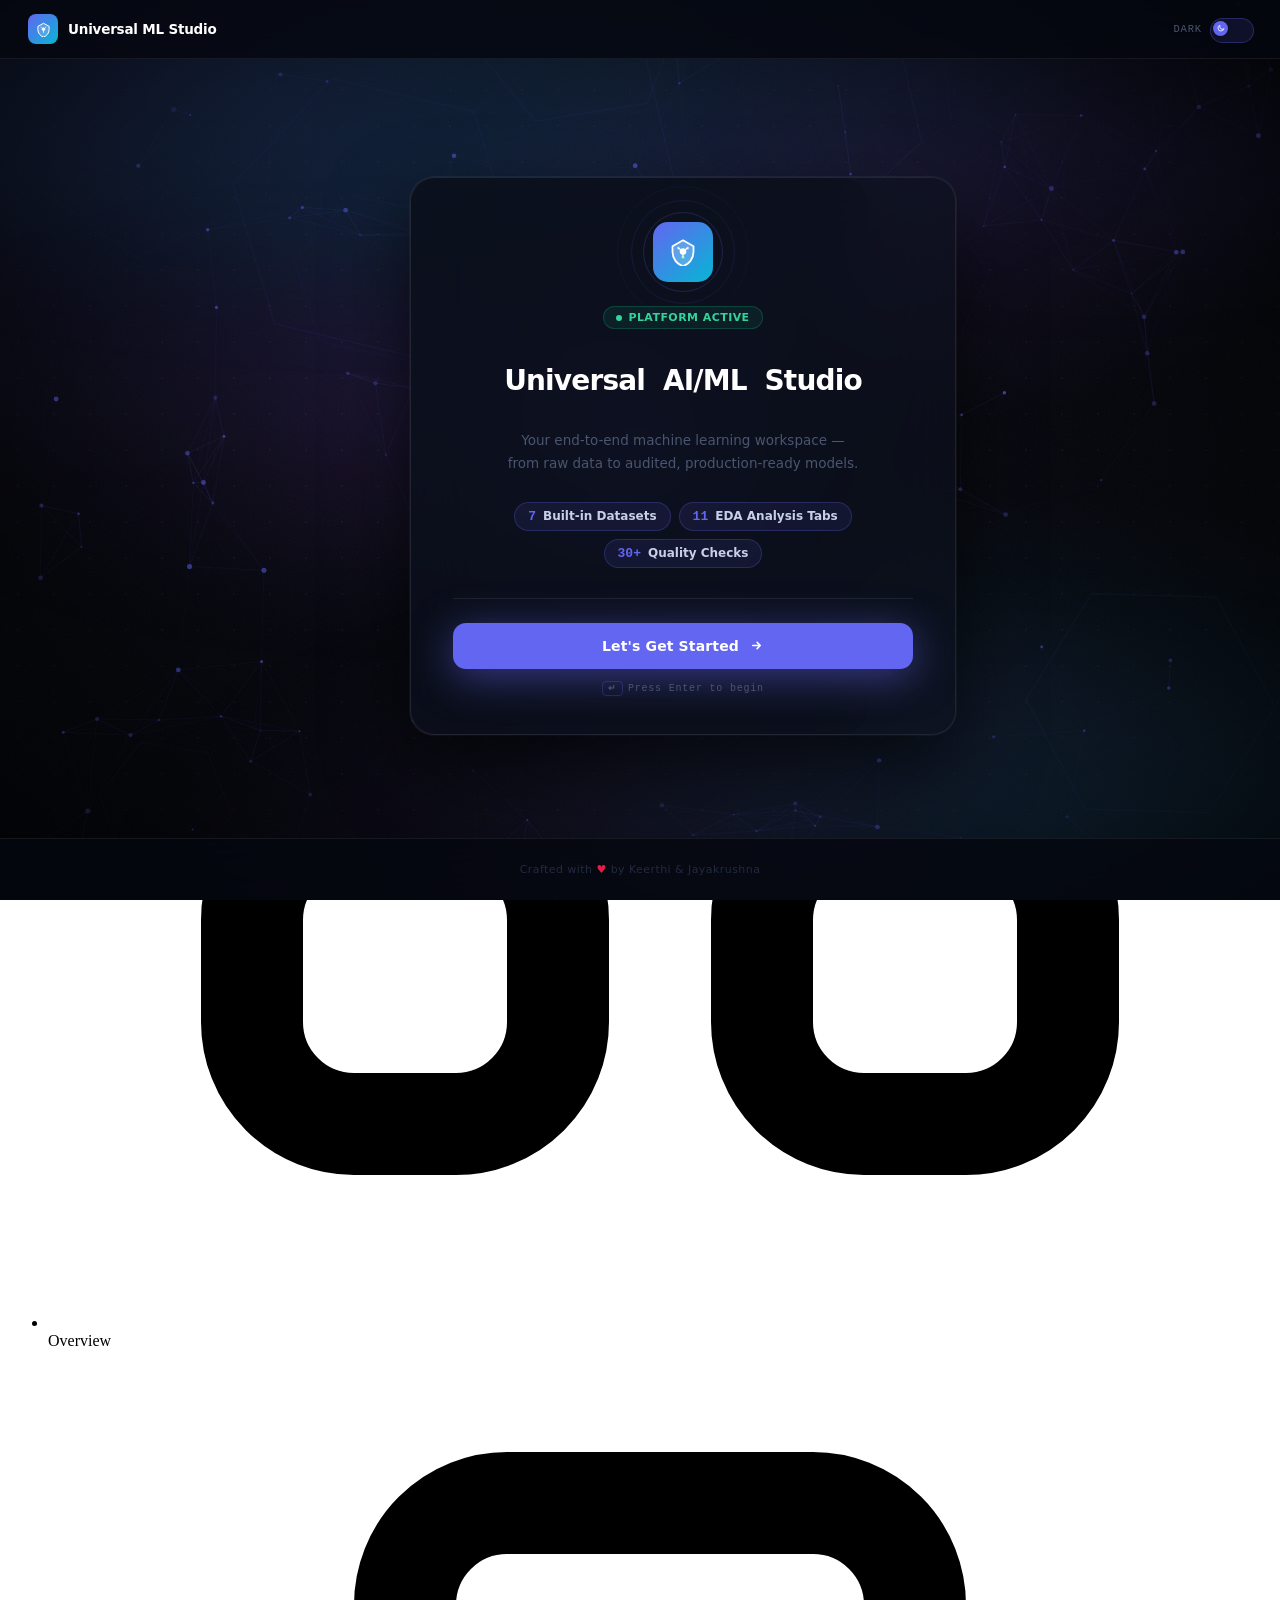
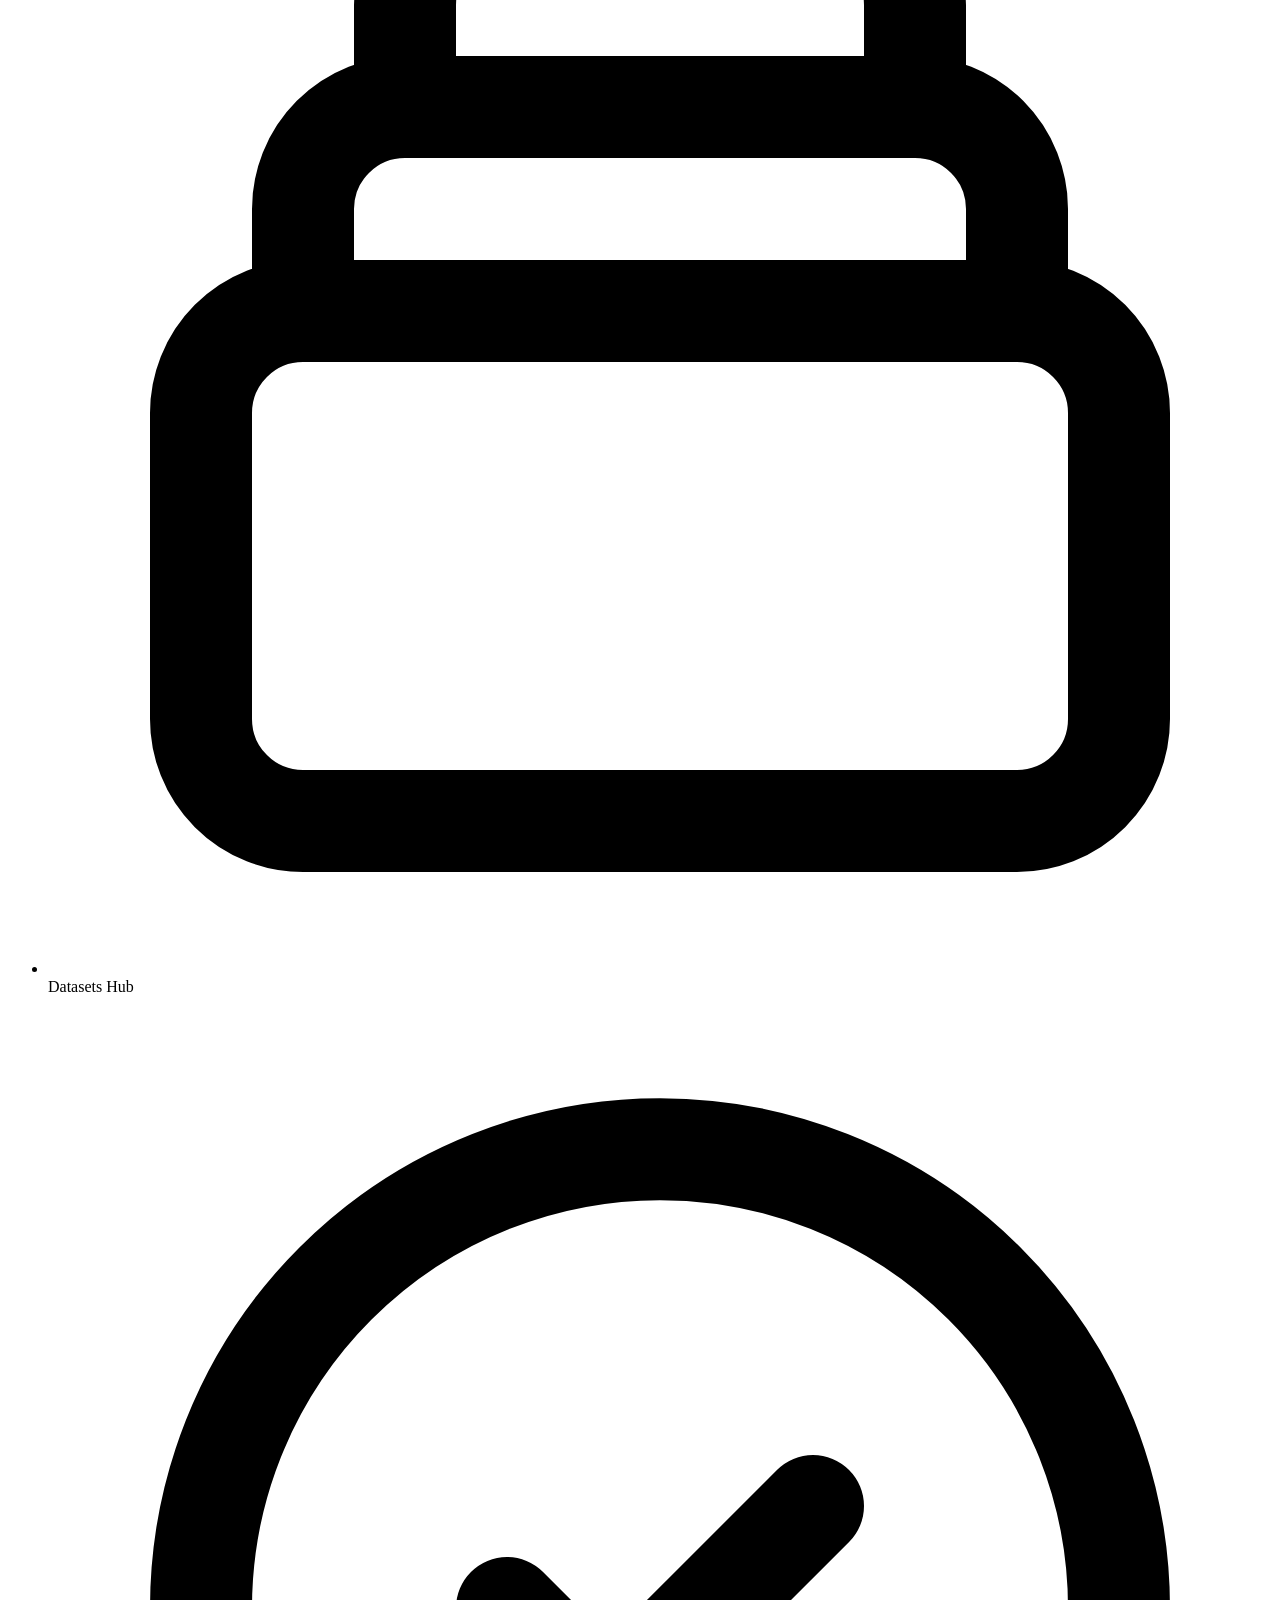
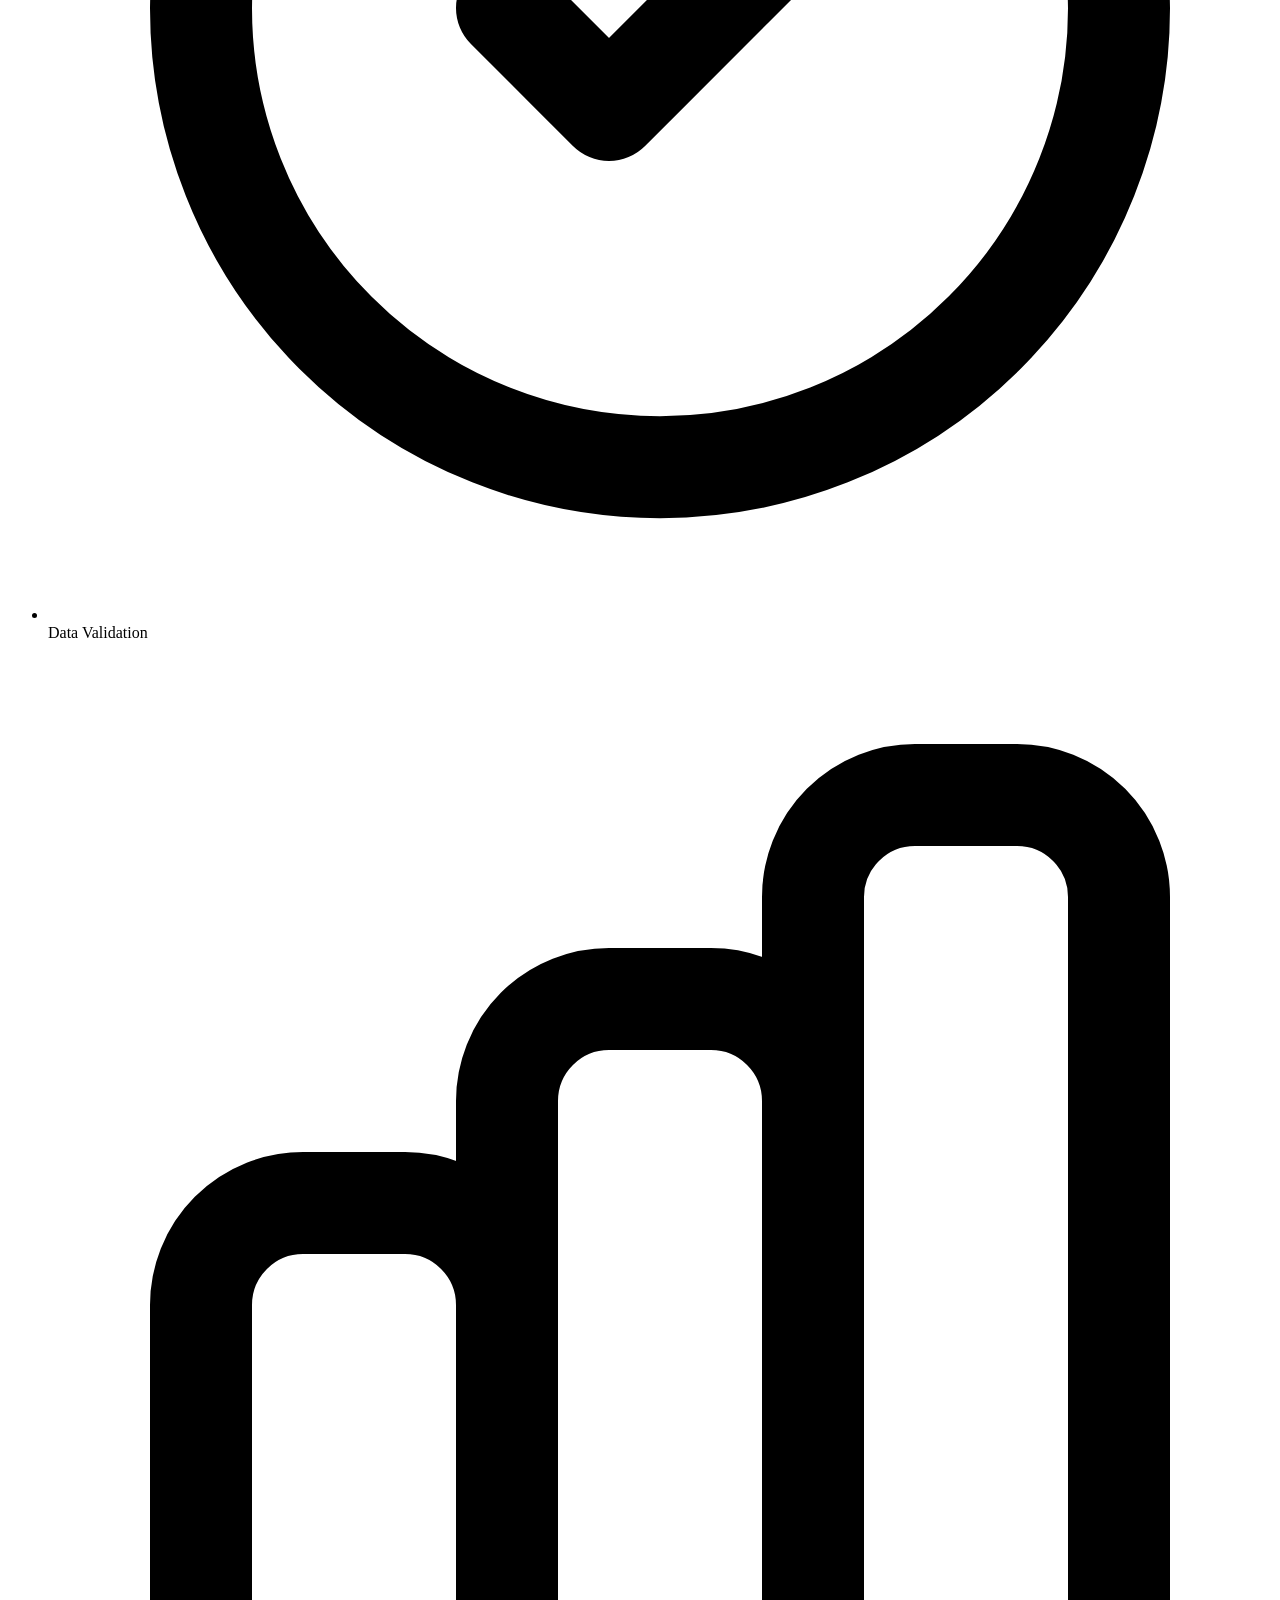
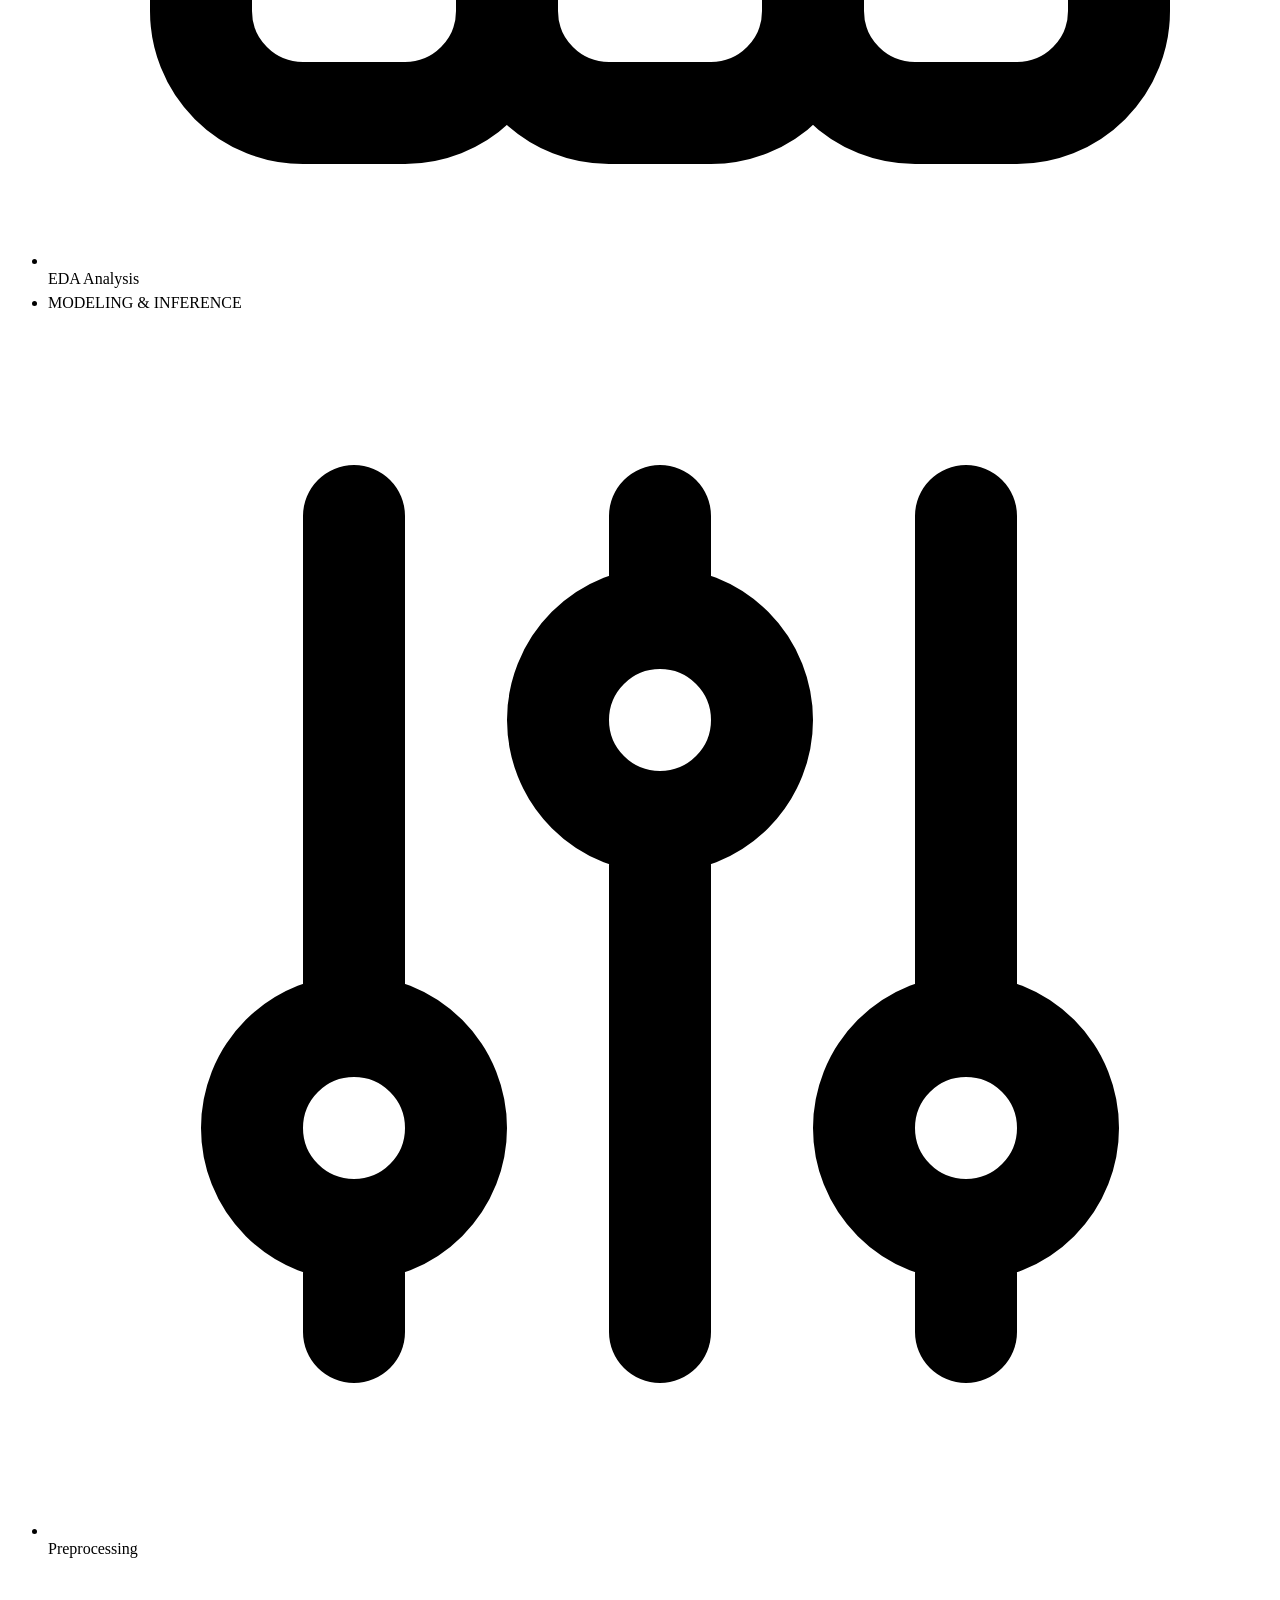
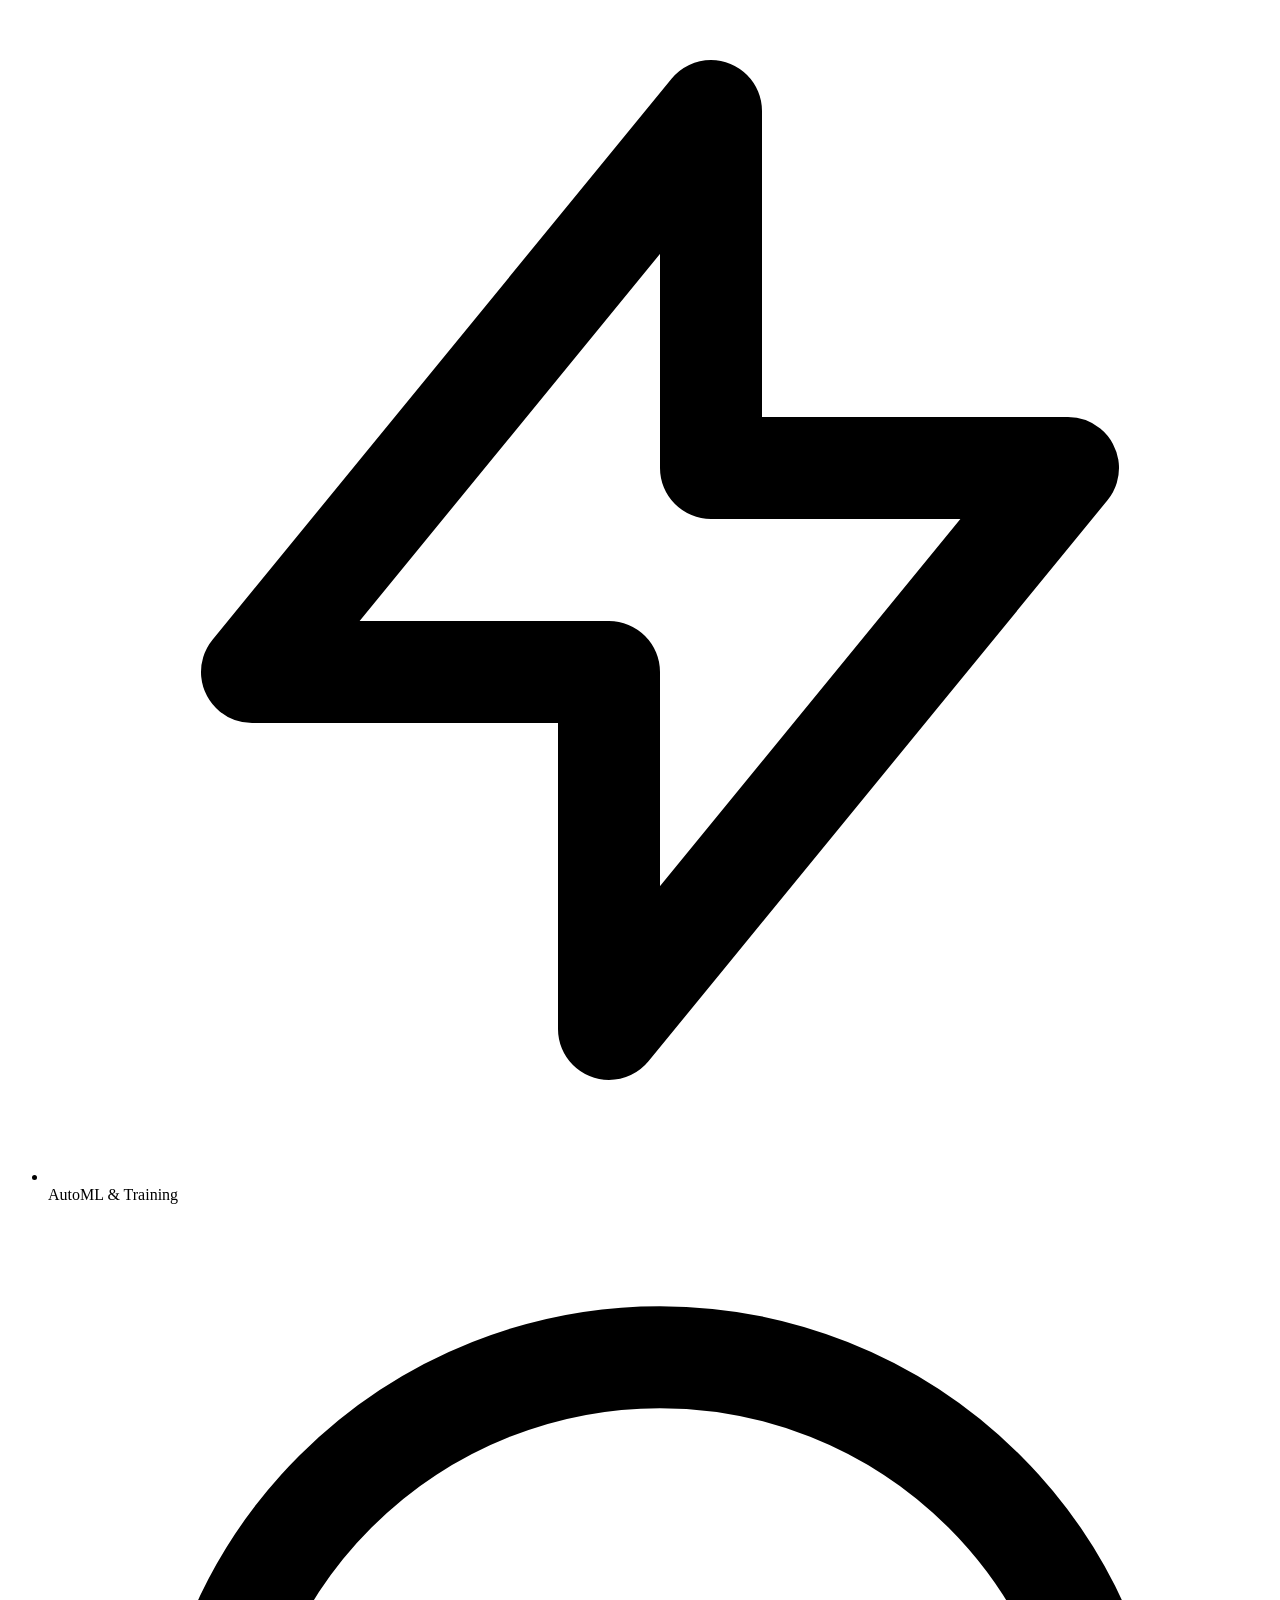
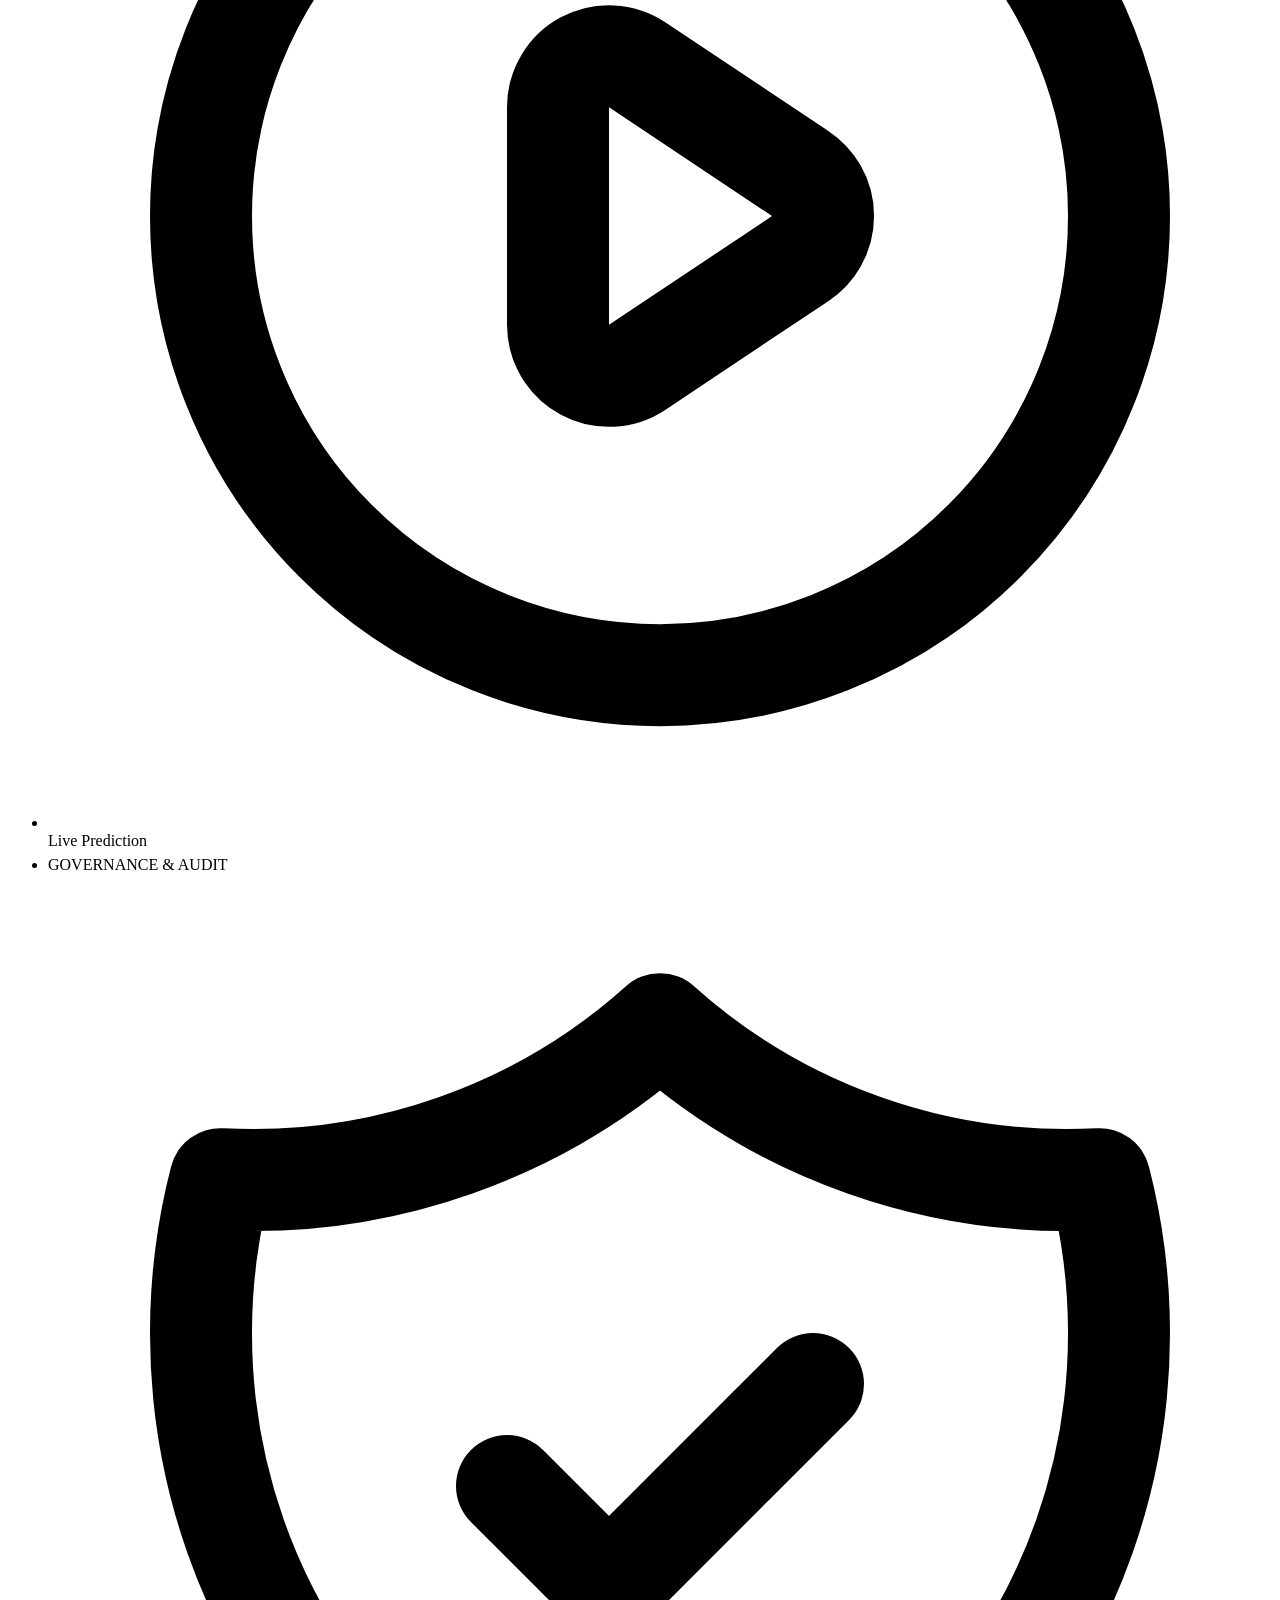
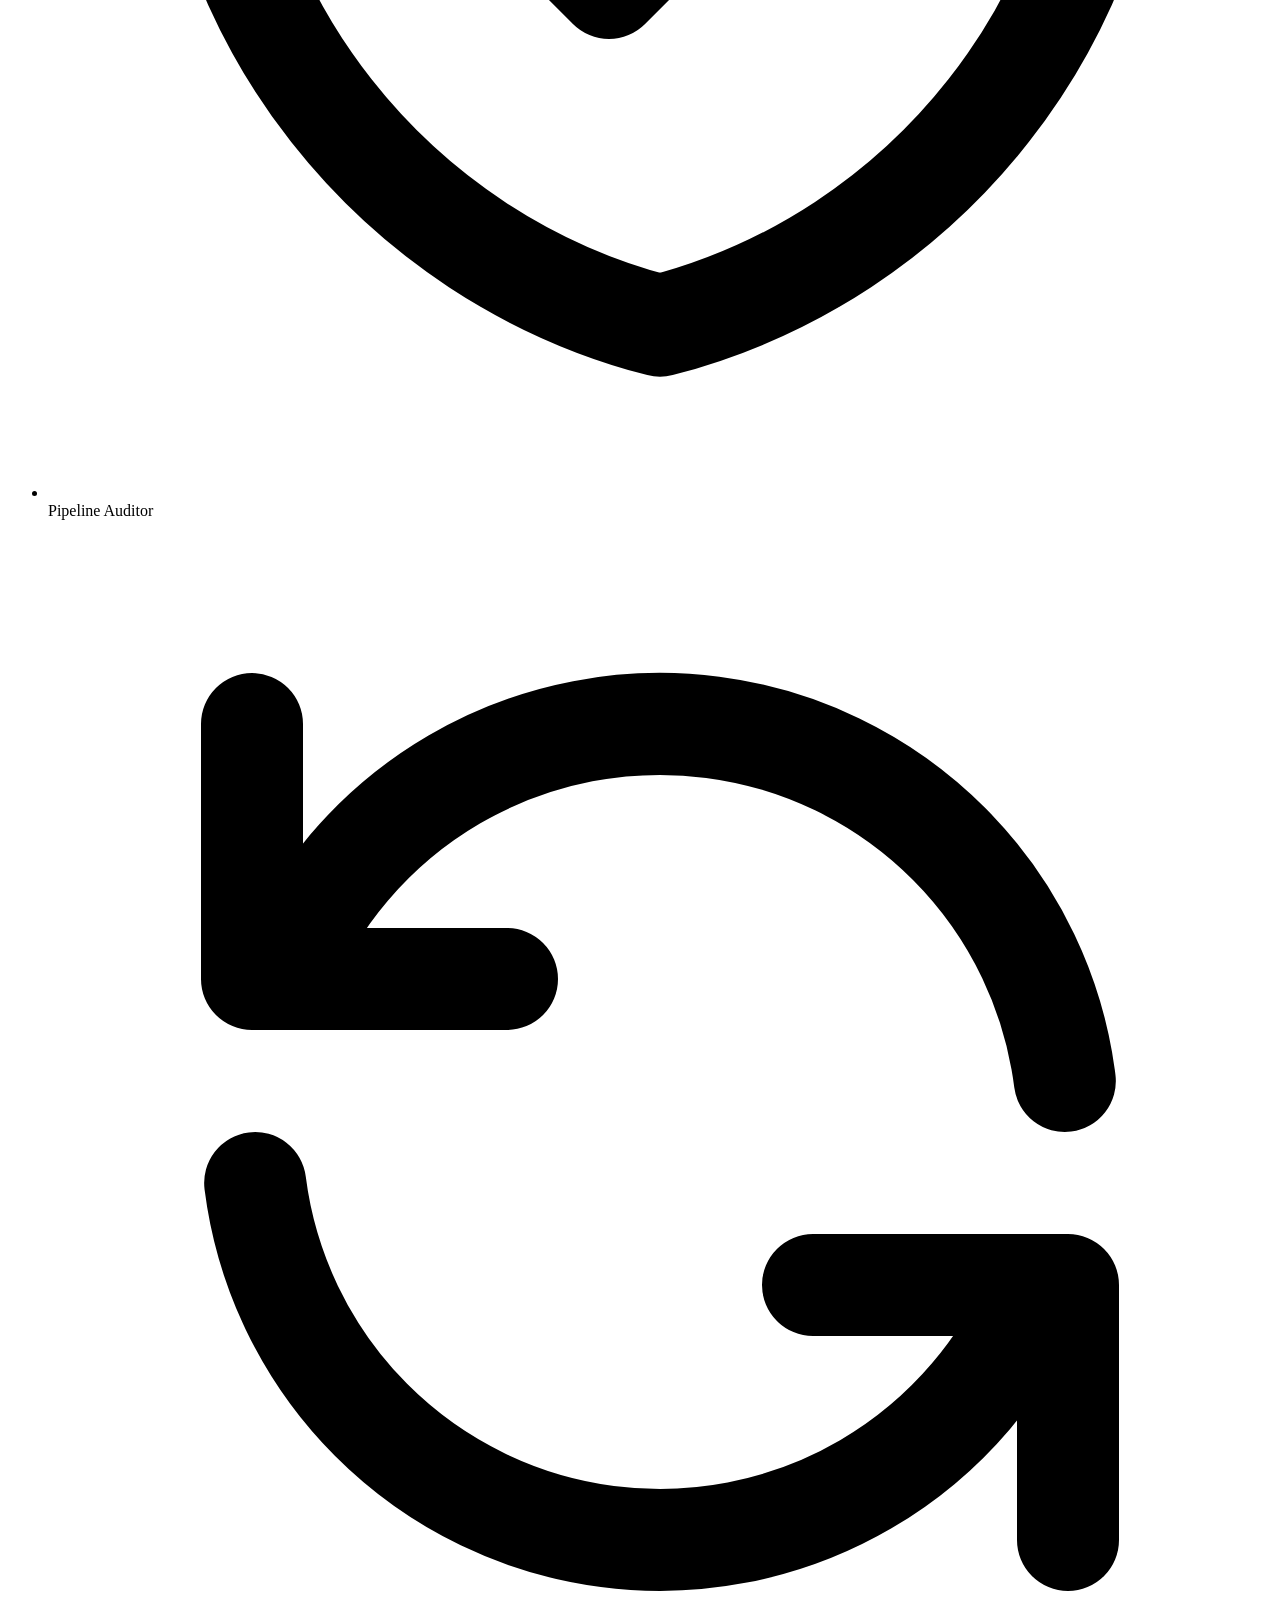
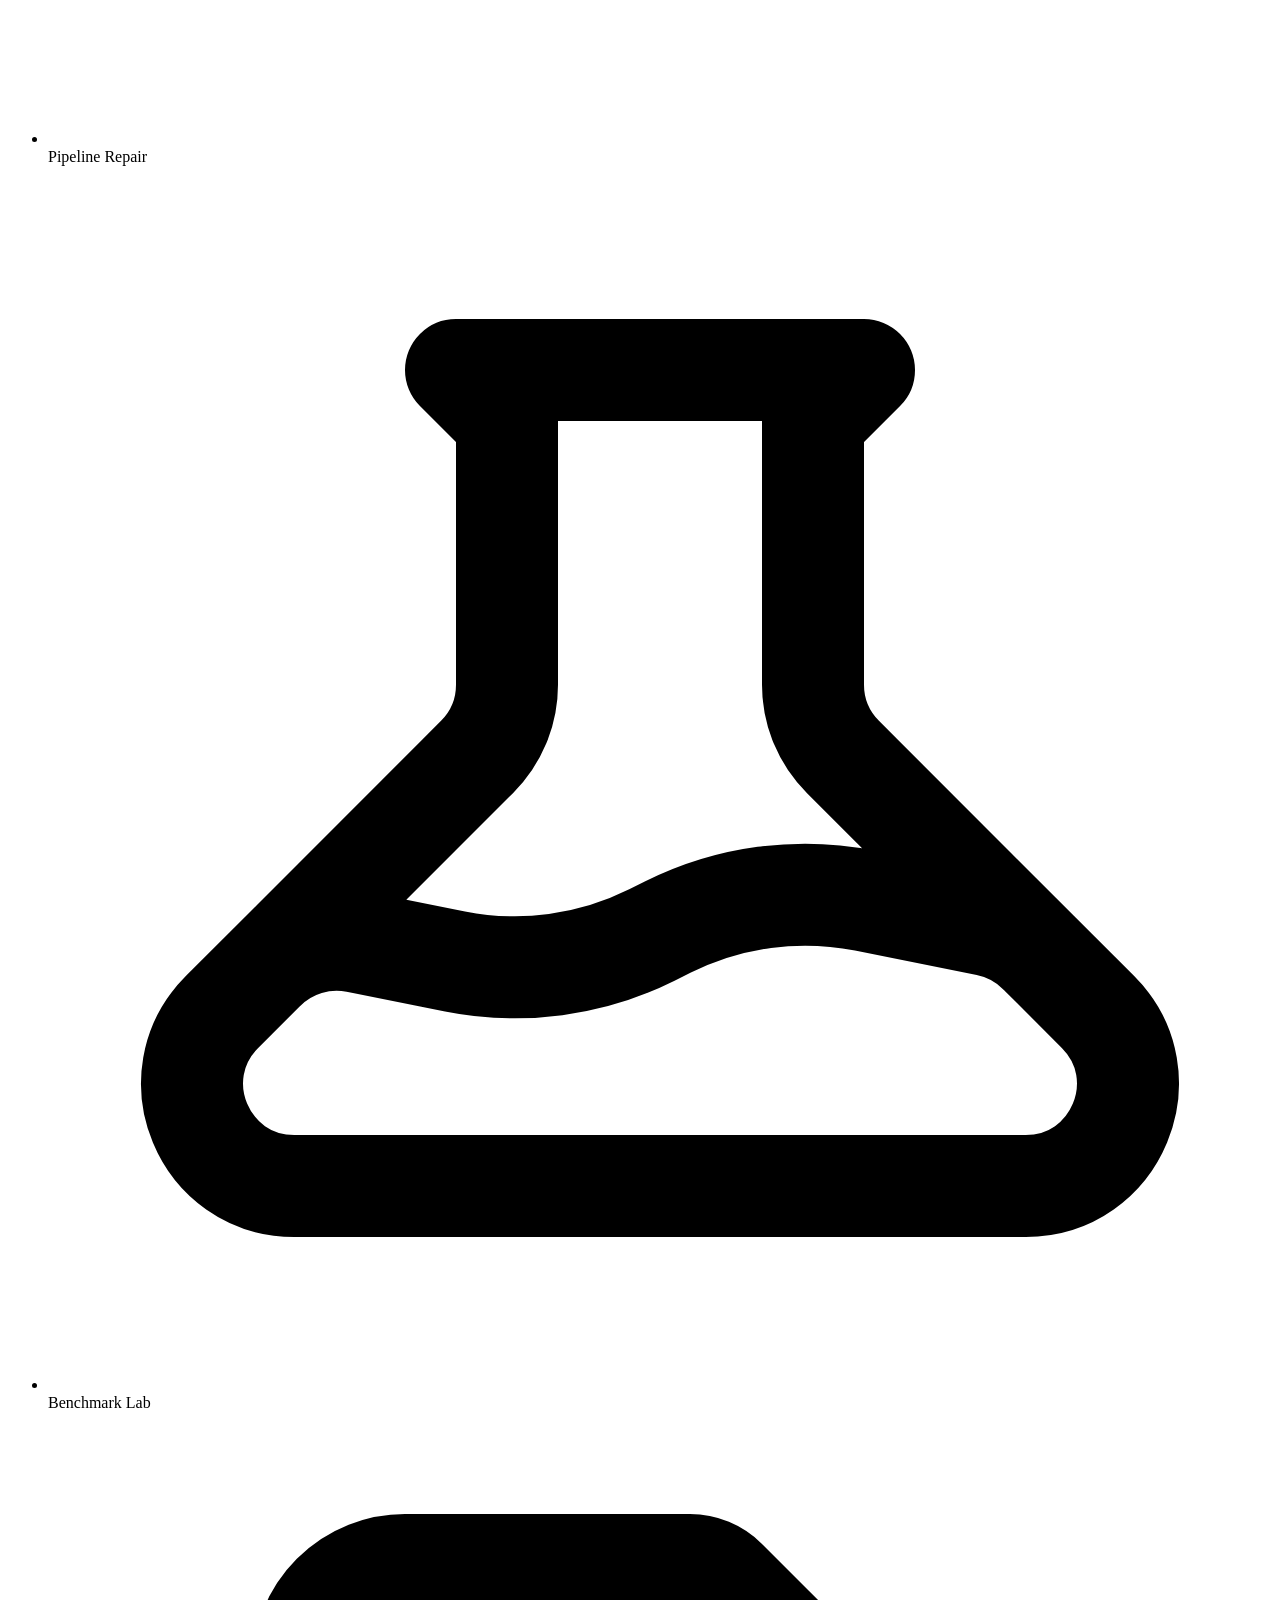
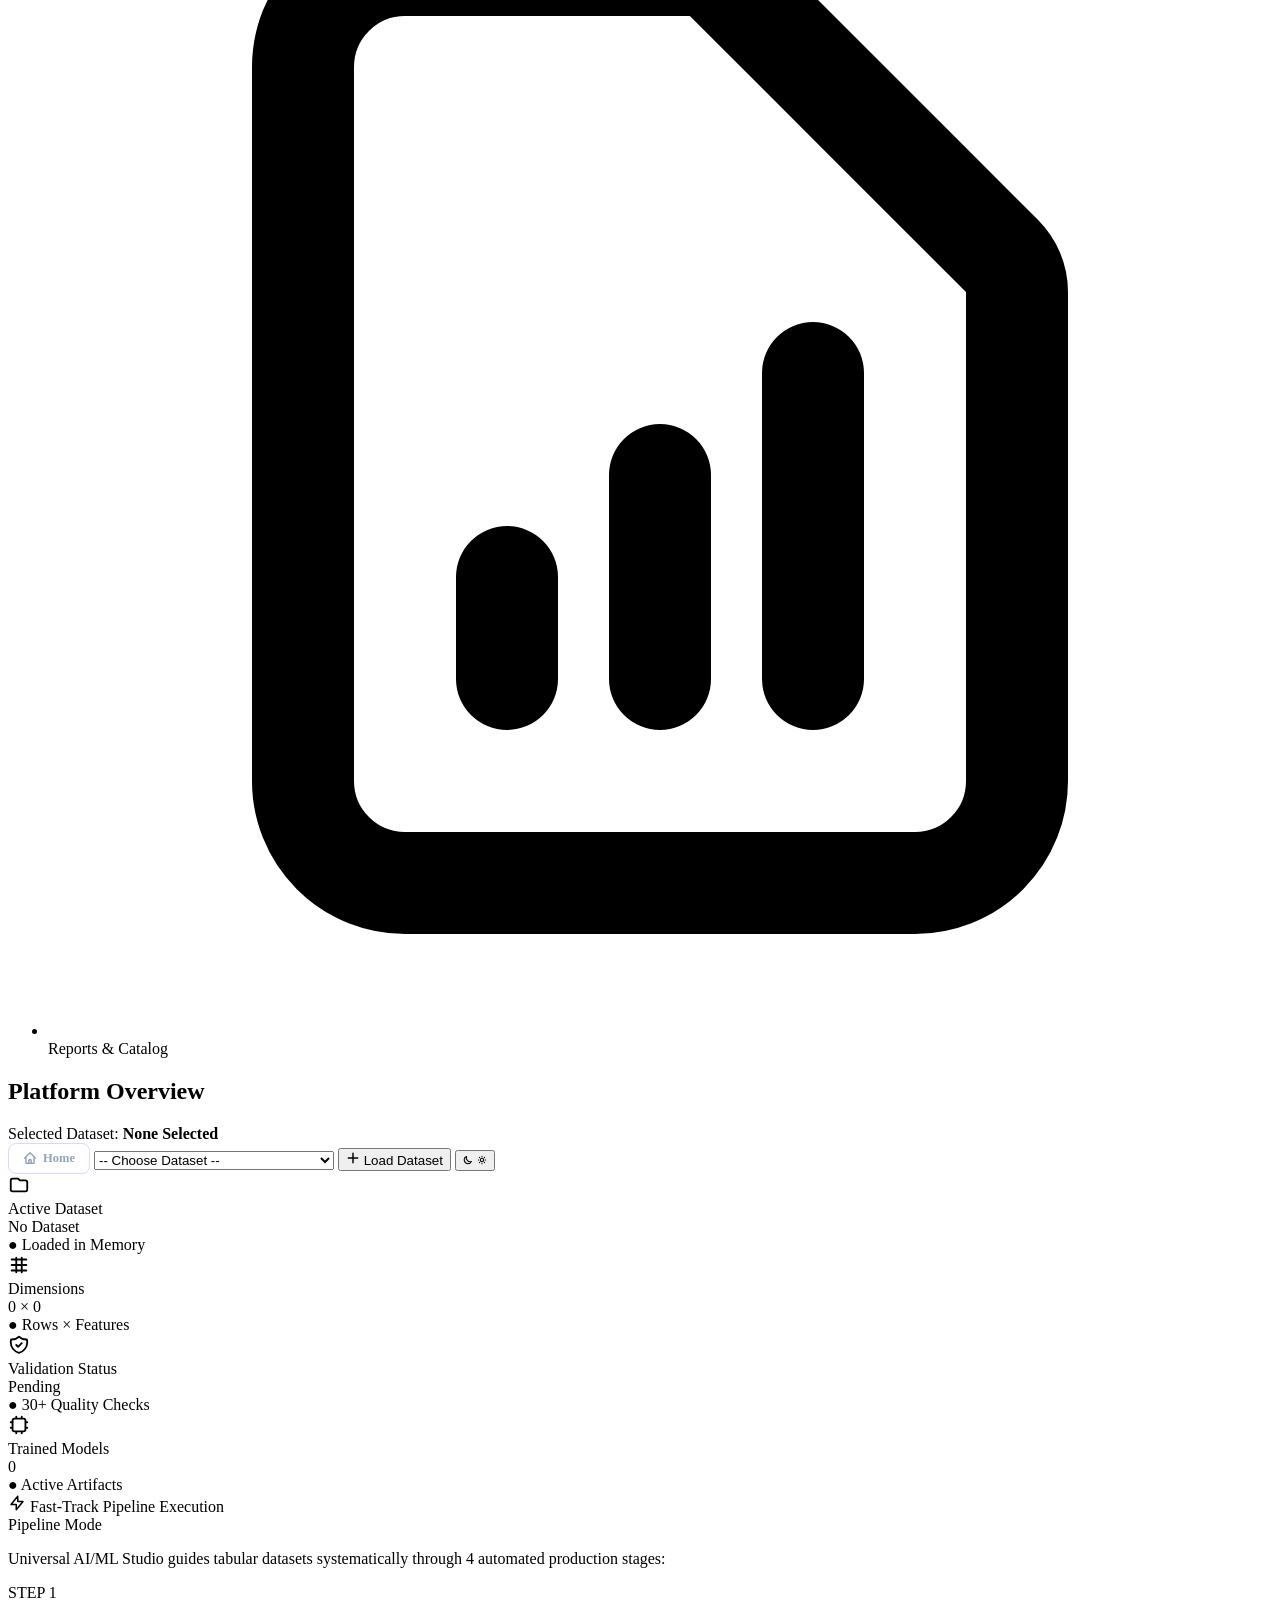
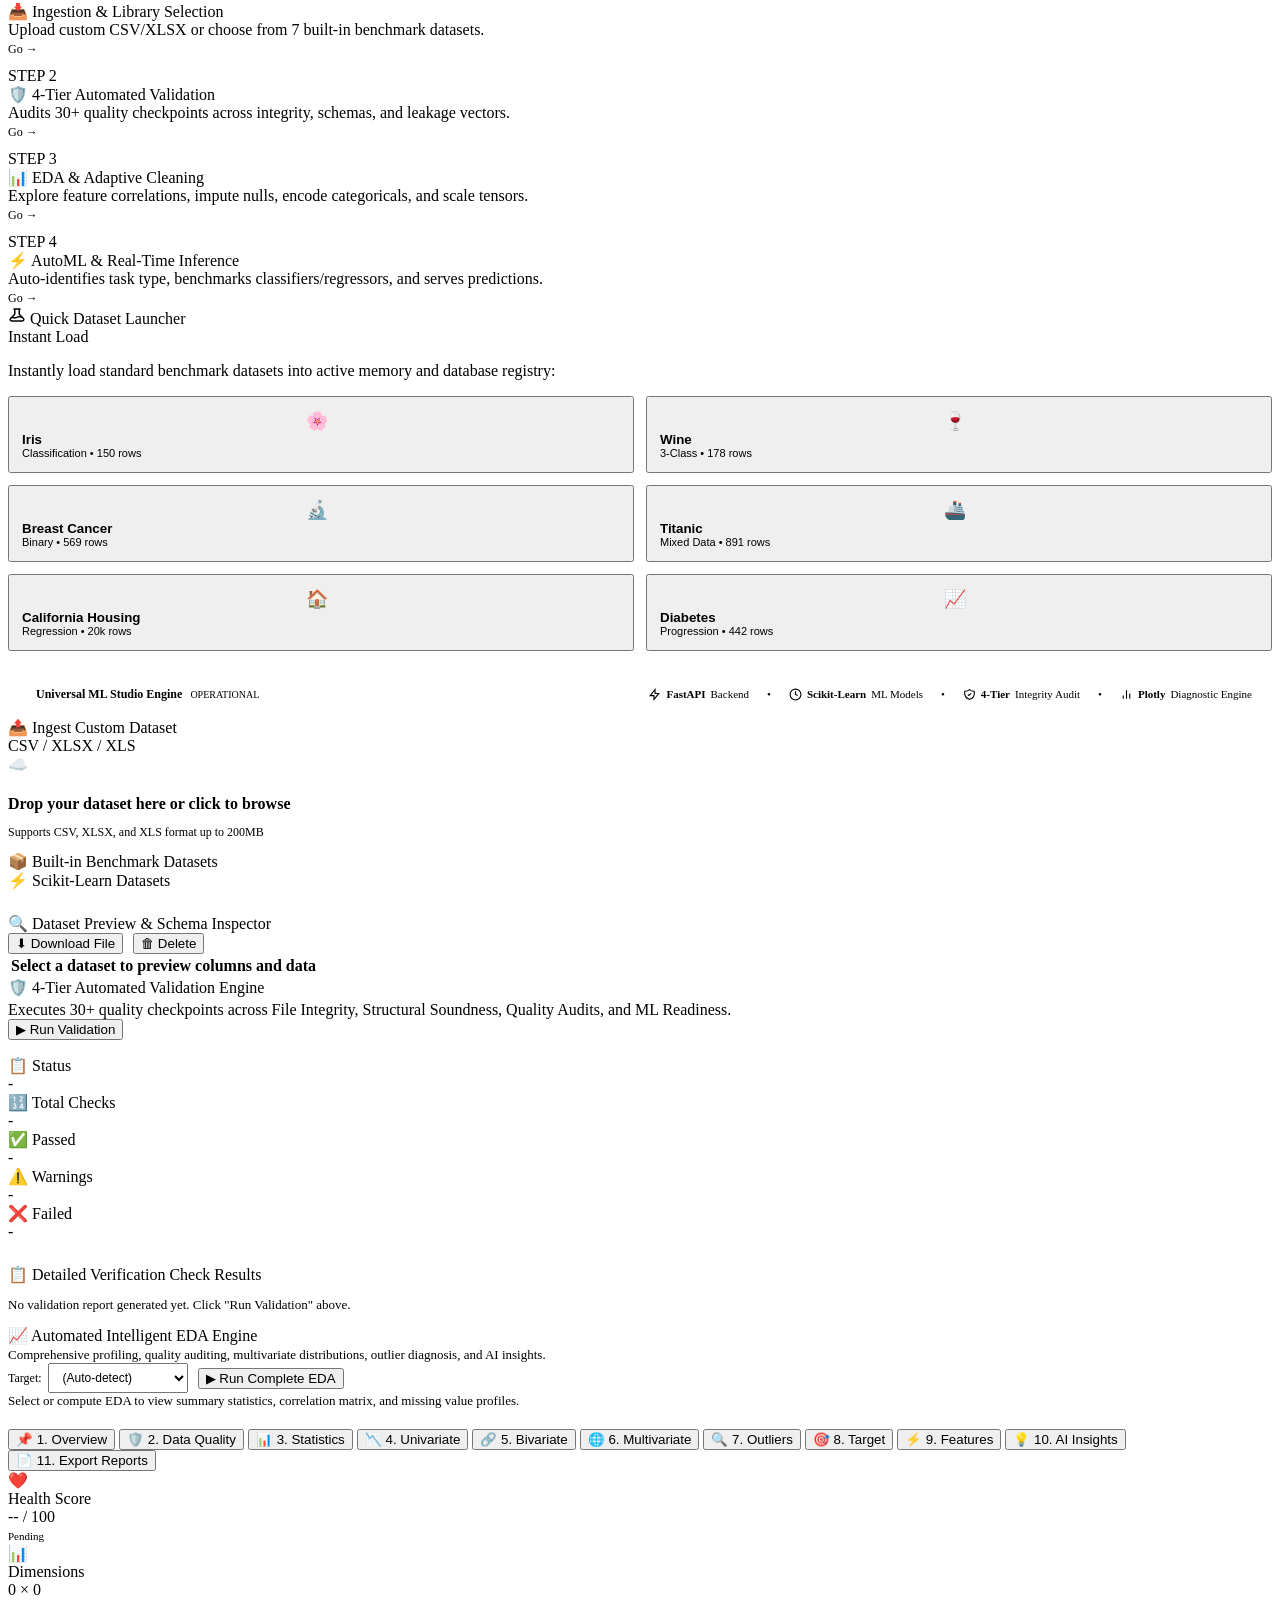
==== commit c6a8ed02: "fix: resolve 20 bugs across frontend and backend CRITICAL: - Remove 313 lines of duplicate function " ====
--- a/universal_ml_studio/static/index.html
+++ b/universal_ml_studio/static/index.html
@@ -18,7 +18,7 @@
   <div class="app-container">
     <!-- ── Sidebar Navigation ──────────────────────────────────────── -->
     <aside class="sidebar">
-      <a href="/" class="brand" title="Back to Home">
+      <a href="#" onclick="showLanding(); return false;" class="brand" title="Back to Home">
         <div class="brand-icon" title="Veritas Neural Audit Shield">
           <svg width="22" height="22" viewBox="0 0 24 24" fill="none" xmlns="http://www.w3.org/2000/svg">
             <path d="M12 2L3 7V12C3 17.52 6.84 22.74 12 24C17.16 22.74 21 17.52 21 12V7L12 2Z"
@@ -1267,7 +1267,7 @@
             <div id="viz-container-feature" style="width:100%; min-height:360px; display:none;"></div>
             <div id="viz-container-perclass" style="width:100%; min-height:320px; display:none;"></div>
             <div id="viz-container-gauge"
-              style="width:100%; min-height:260px; display:none; display:flex; flex-wrap:wrap; gap:0;"></div>
+              style="width:100%; min-height:260px; display:none; flex-wrap:wrap; gap:0;"></div>
             <div id="viz-container-history" style="width:100%; min-height:300px; display:none;"></div>
           </div>
 
@@ -2233,6 +2233,9 @@
 
     /* ── Show / hide ── */
     function enterDashboard() {
+      cancelAnimationFrame(lDrawRAF);
+      cancelAnimationFrame(lFollowRAF);
+      themeObserver.disconnect();
       overlay.classList.add('lnd-hidden');
       /* after transition ends, fully hide to let dashboard be accessible */
       overlay.addEventListener('transitionend', () => {
@@ -2296,6 +2299,7 @@
     const lCanvas = document.getElementById('lnd-canvas');
     const lCtx    = lCanvas.getContext('2d');
     let lW, lH, lParticles = [], lHexagons = [];
+    let lDrawRAF, lFollowRAF;
     let lPR=99,lPG=102,lPB=241, lLR=99,lLG=102,lLB=241, lHR=99,lHG=102,lHB=241;
 
     function lndSetCanvasColors(t) {
@@ -2341,7 +2345,7 @@
       }
       const pbo=dark?1:.85;
       for(const p of lParticles){lCtx.beginPath();lCtx.arc(p.x,p.y,p.r,0,Math.PI*2);lCtx.fillStyle=`rgba(${lPR},${lPG},${lPB},${p.o*pbo})`;lCtx.fill();p.x+=p.vx;p.y+=p.vy;if(p.x<-2)p.x=lW+2;if(p.x>lW+2)p.x=-2;if(p.y<-2)p.y=lH+2;if(p.y>lH+2)p.y=-2;}
-      requestAnimationFrame(lDraw);
+      lDrawRAF = requestAnimationFrame(lDraw);
     }
     function lResize(){lW=lCanvas.width=window.innerWidth;lH=lCanvas.height=window.innerHeight;}
     window.addEventListener('resize',()=>{lResize();lInitP();lInitH();});
@@ -2353,7 +2357,7 @@
     const lcg = document.getElementById('lnd-cursor-glow');
     let lmx=window.innerWidth/2,lmy=window.innerHeight/2,lgx=lmx,lgy=lmy;
     overlay.addEventListener('mousemove',e=>{lmx=e.clientX;lmy=e.clientY;});
-    (function lFollow(){lgx+=(lmx-lgx)*.09;lgy+=(lmy-lgy)*.09;lcg.style.left=lgx+'px';lcg.style.top=lgy+'px';requestAnimationFrame(lFollow);})();
+    (function lFollow(){lgx+=(lmx-lgx)*.09;lgy+=(lmy-lgy)*.09;lcg.style.left=lgx+'px';lcg.style.top=lgy+'px';lFollowRAF=requestAnimationFrame(lFollow);})();
 
     /* ── Card tilt ── */
     const lcw = document.getElementById('lnd-card-wrap');
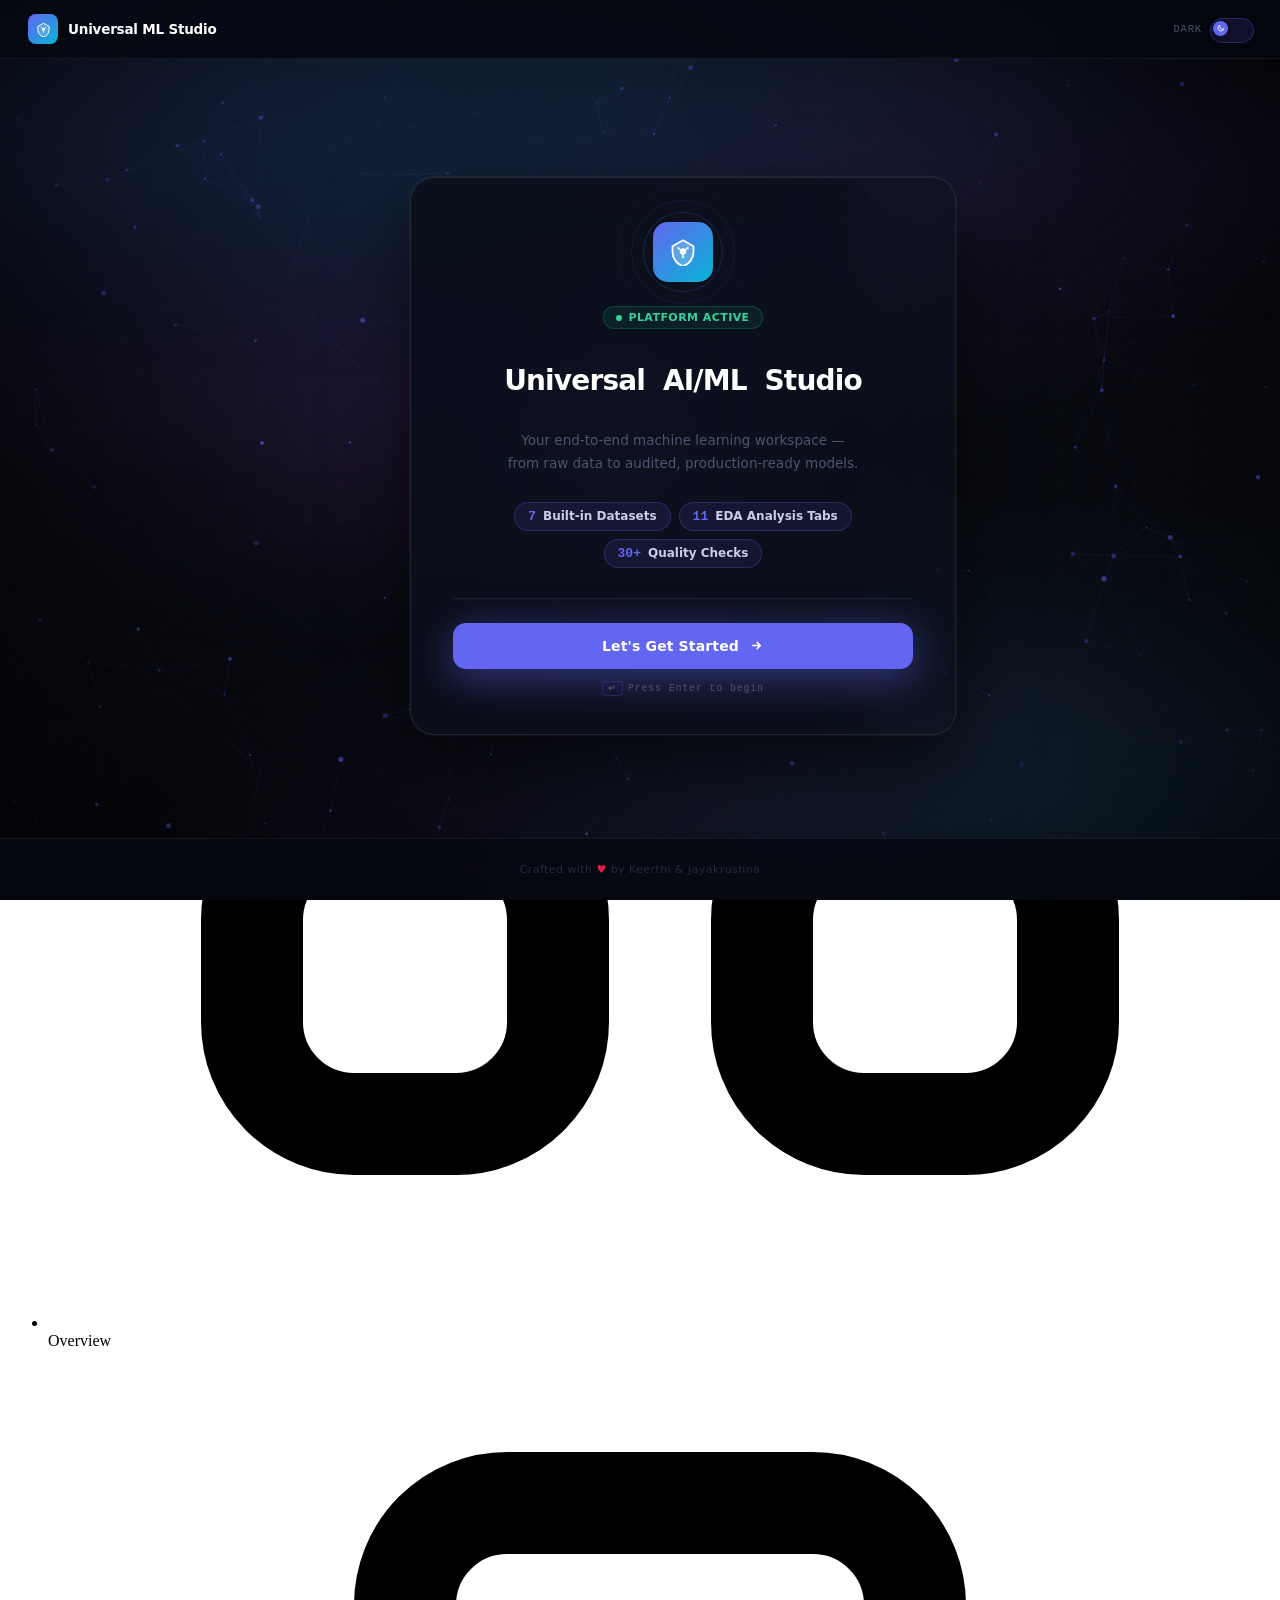
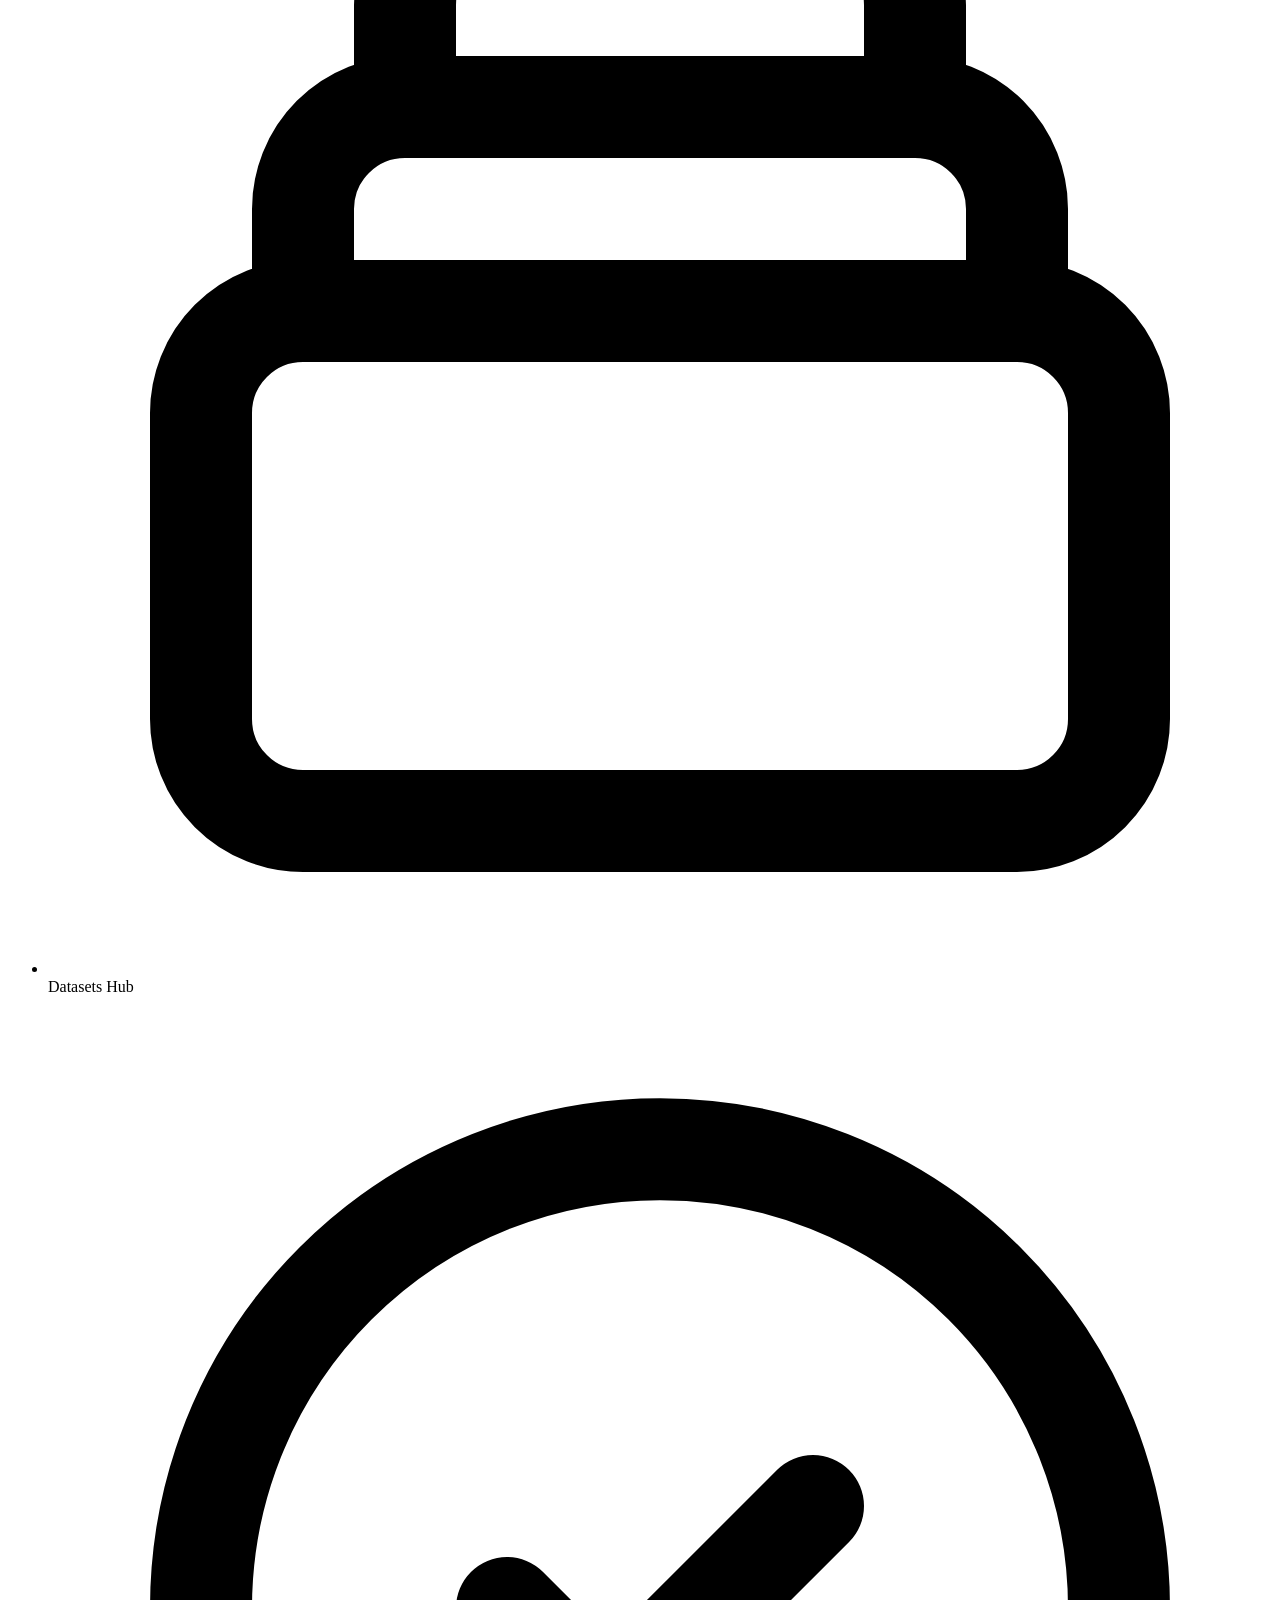
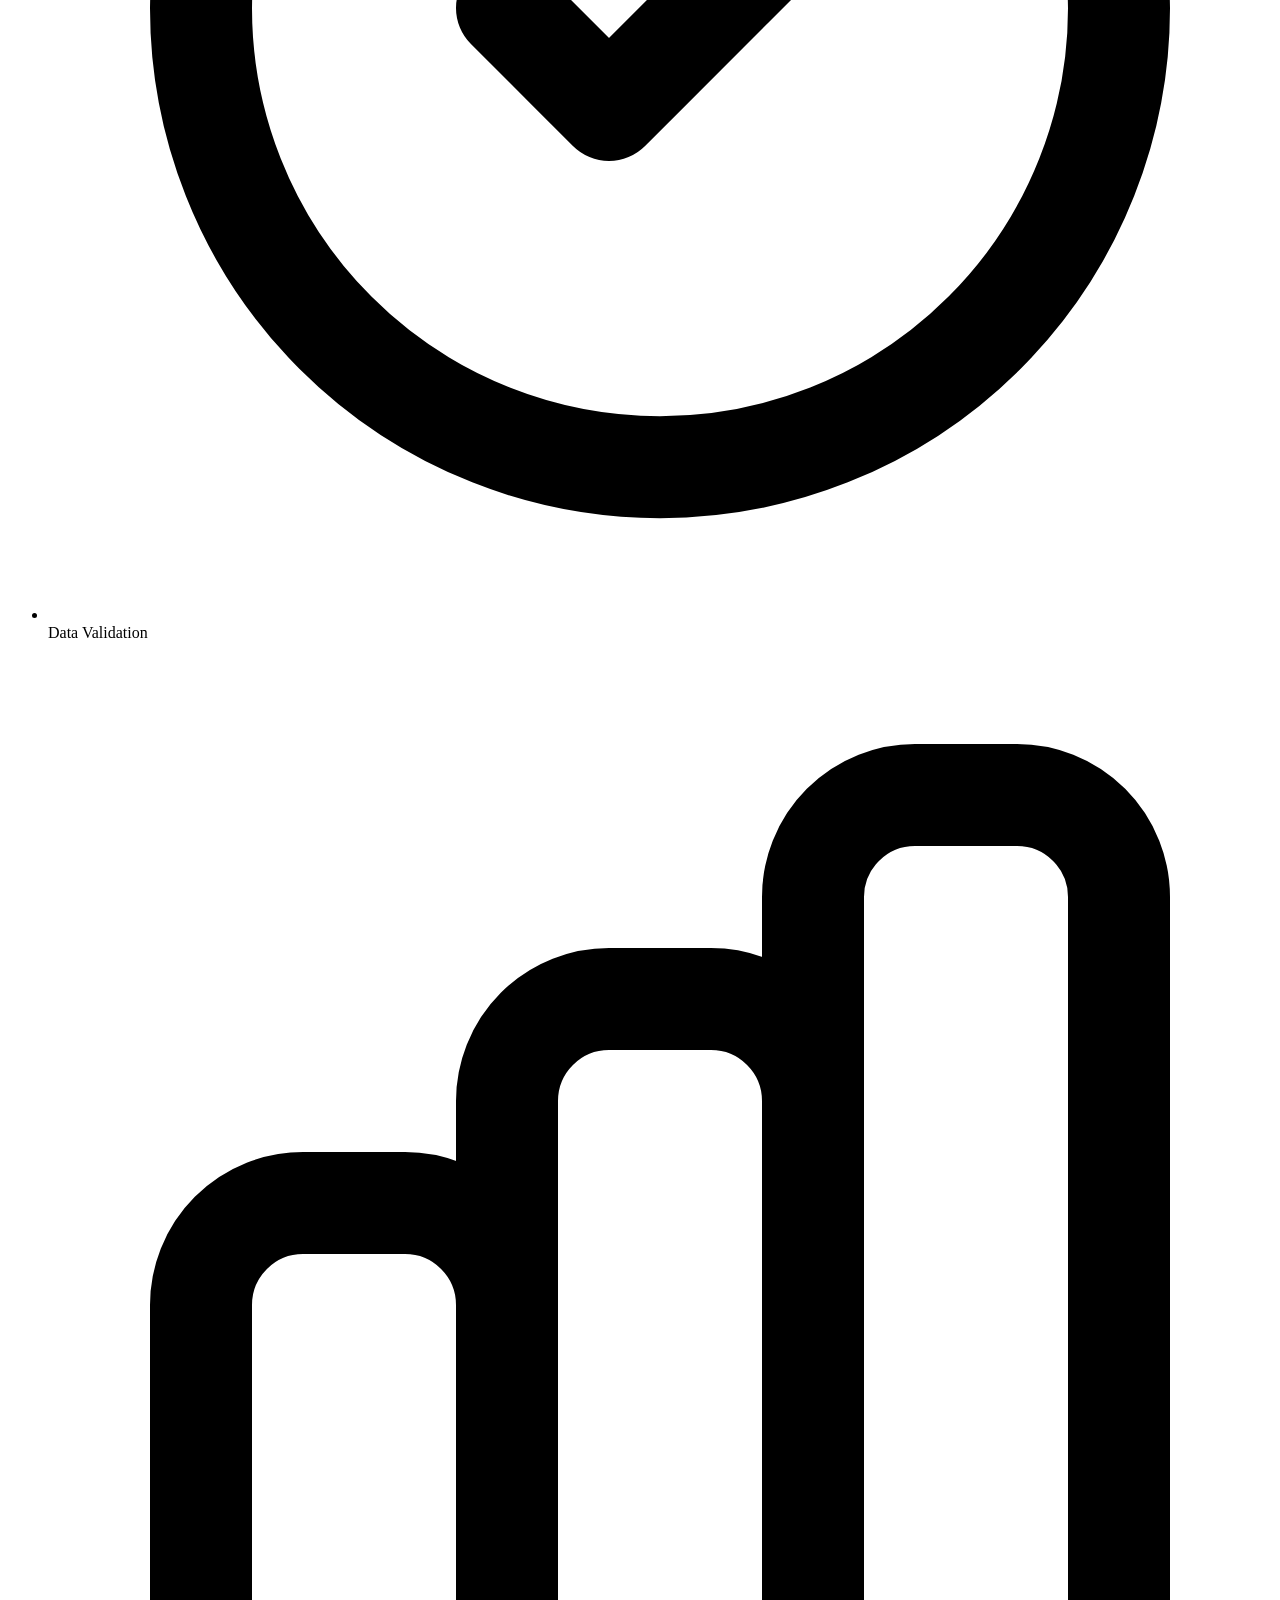
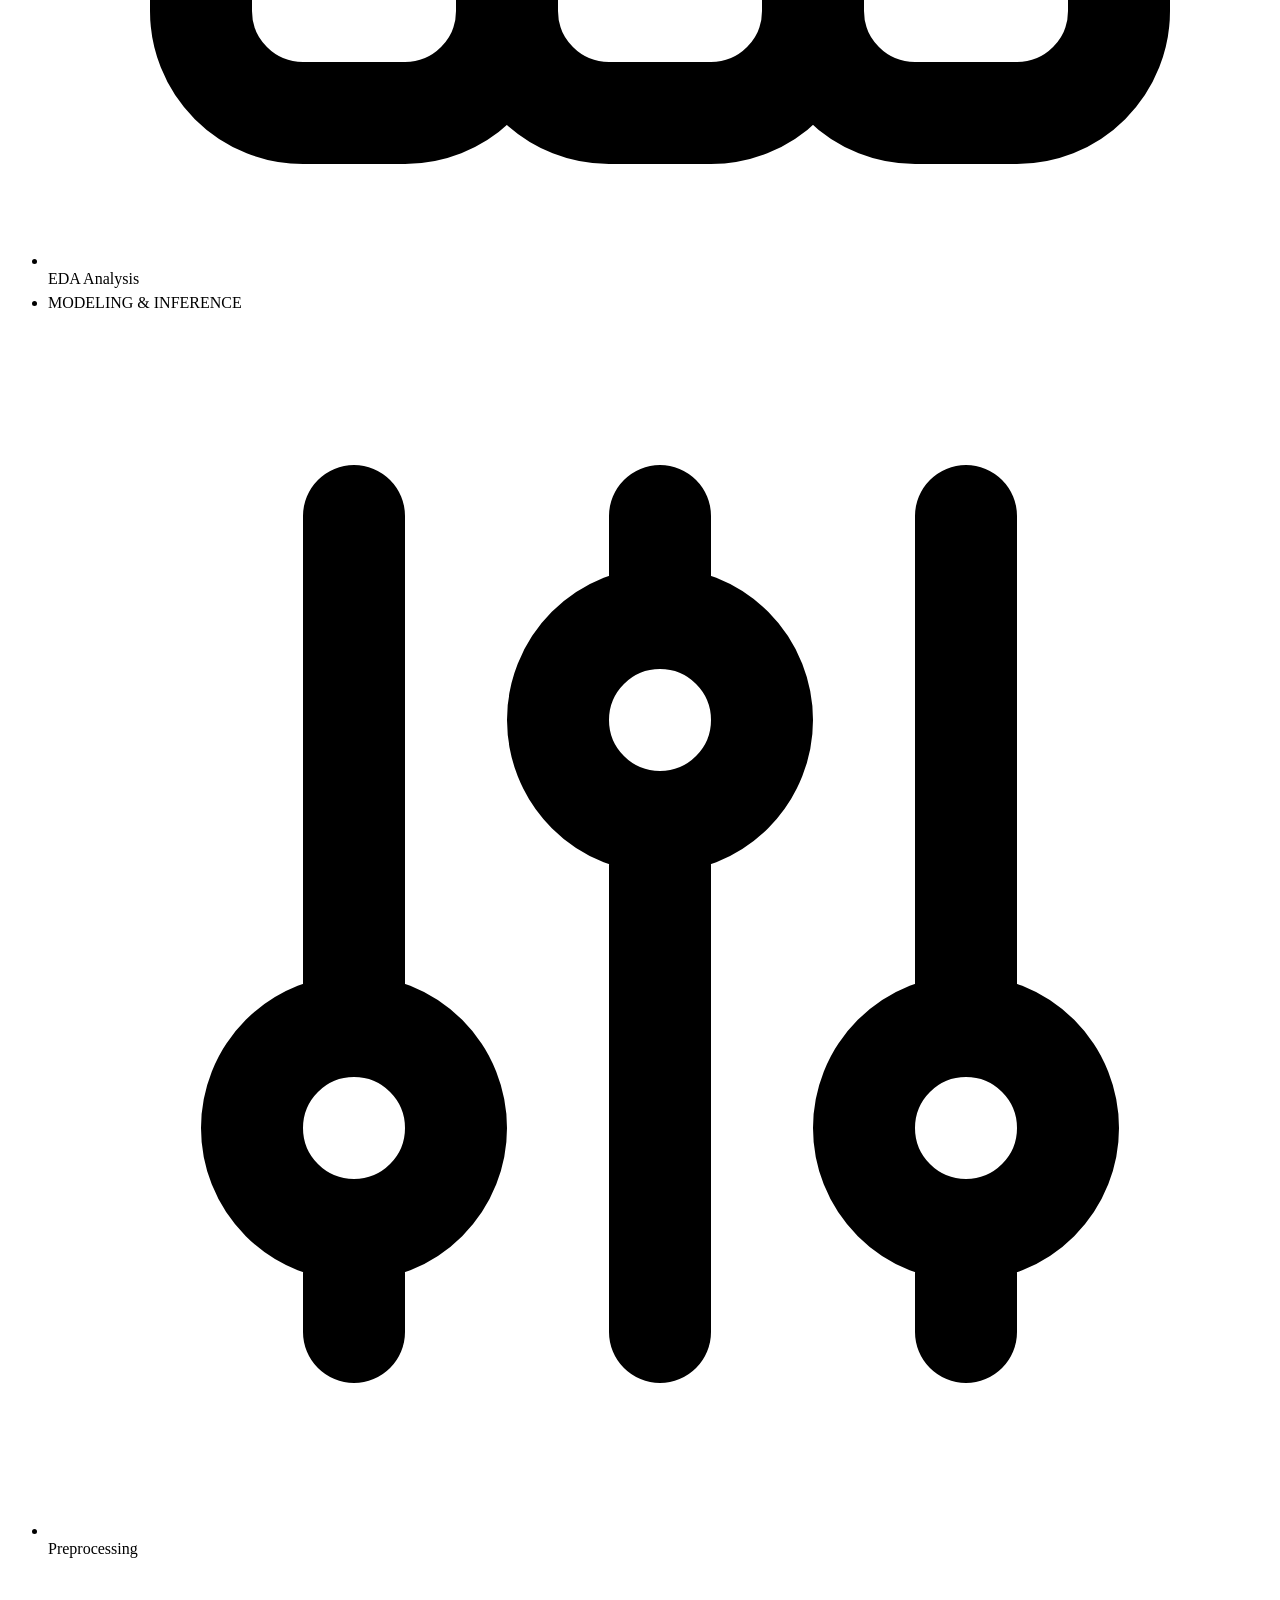
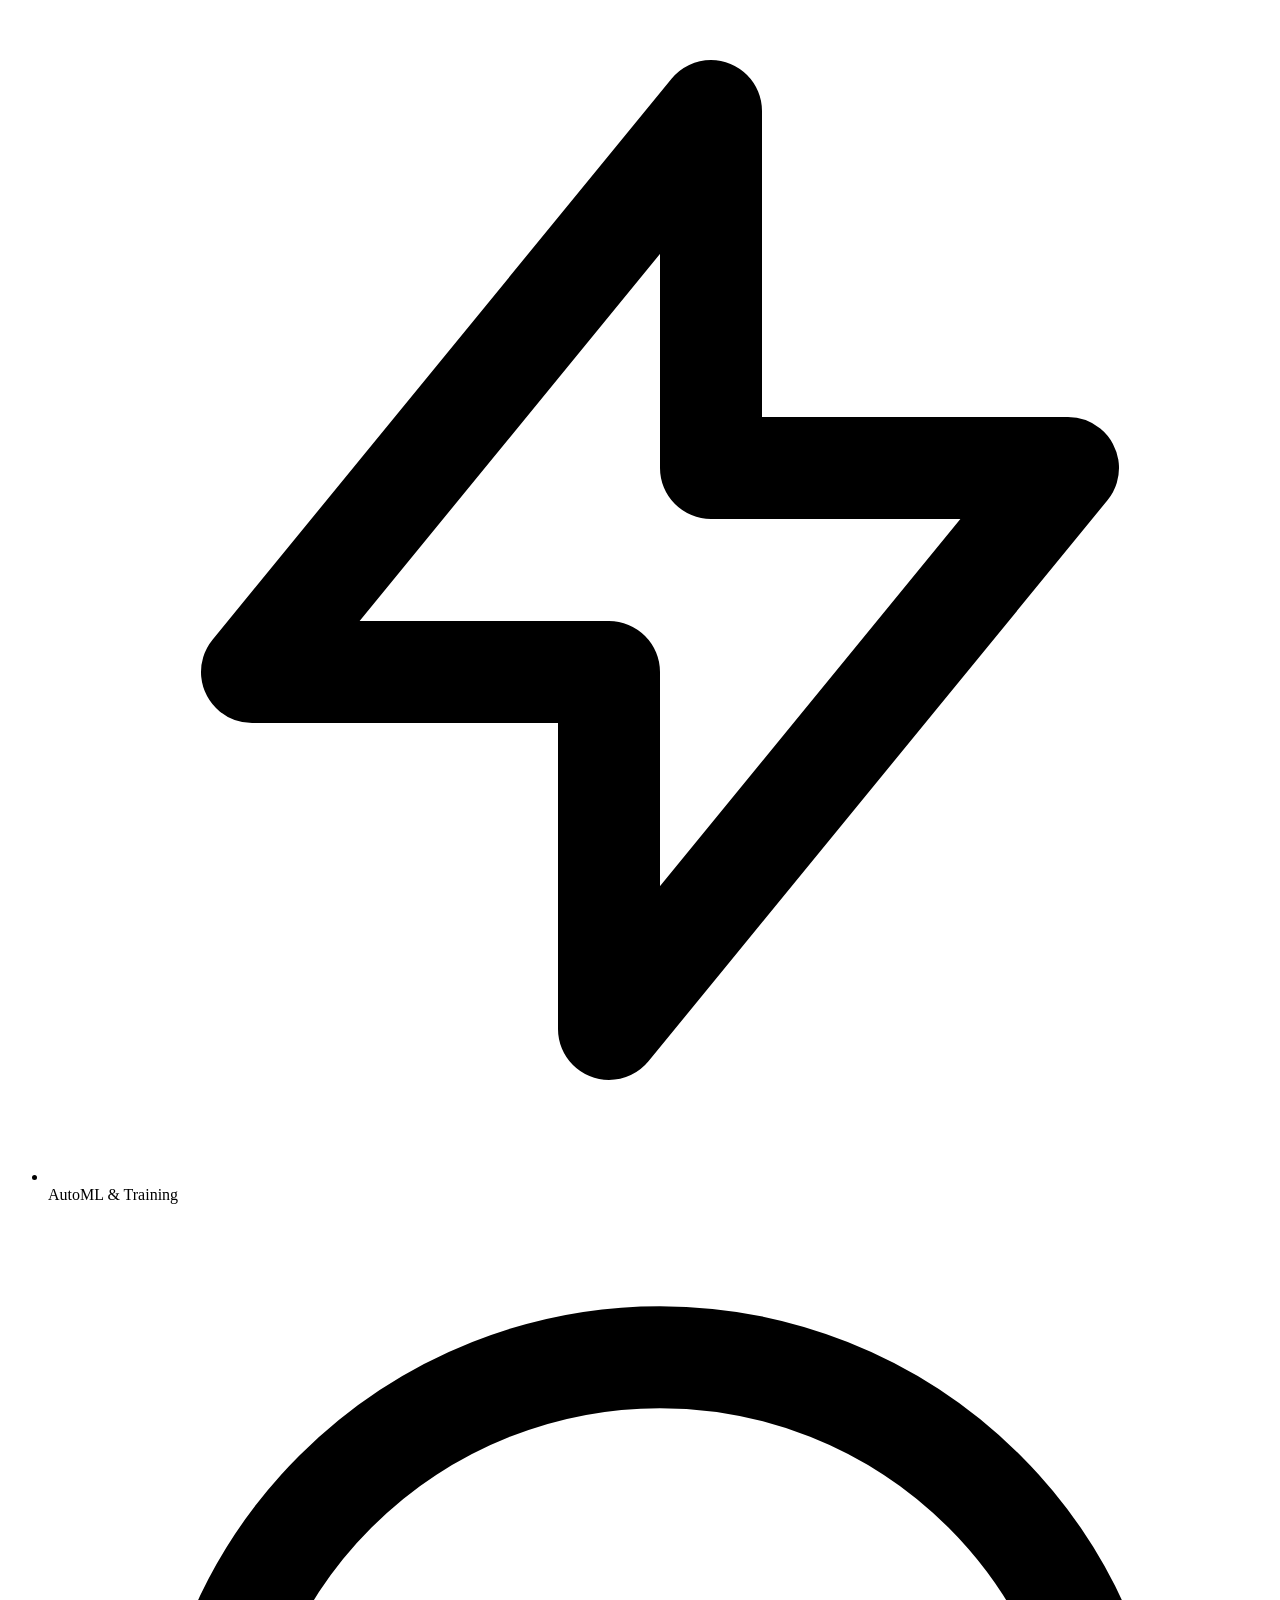
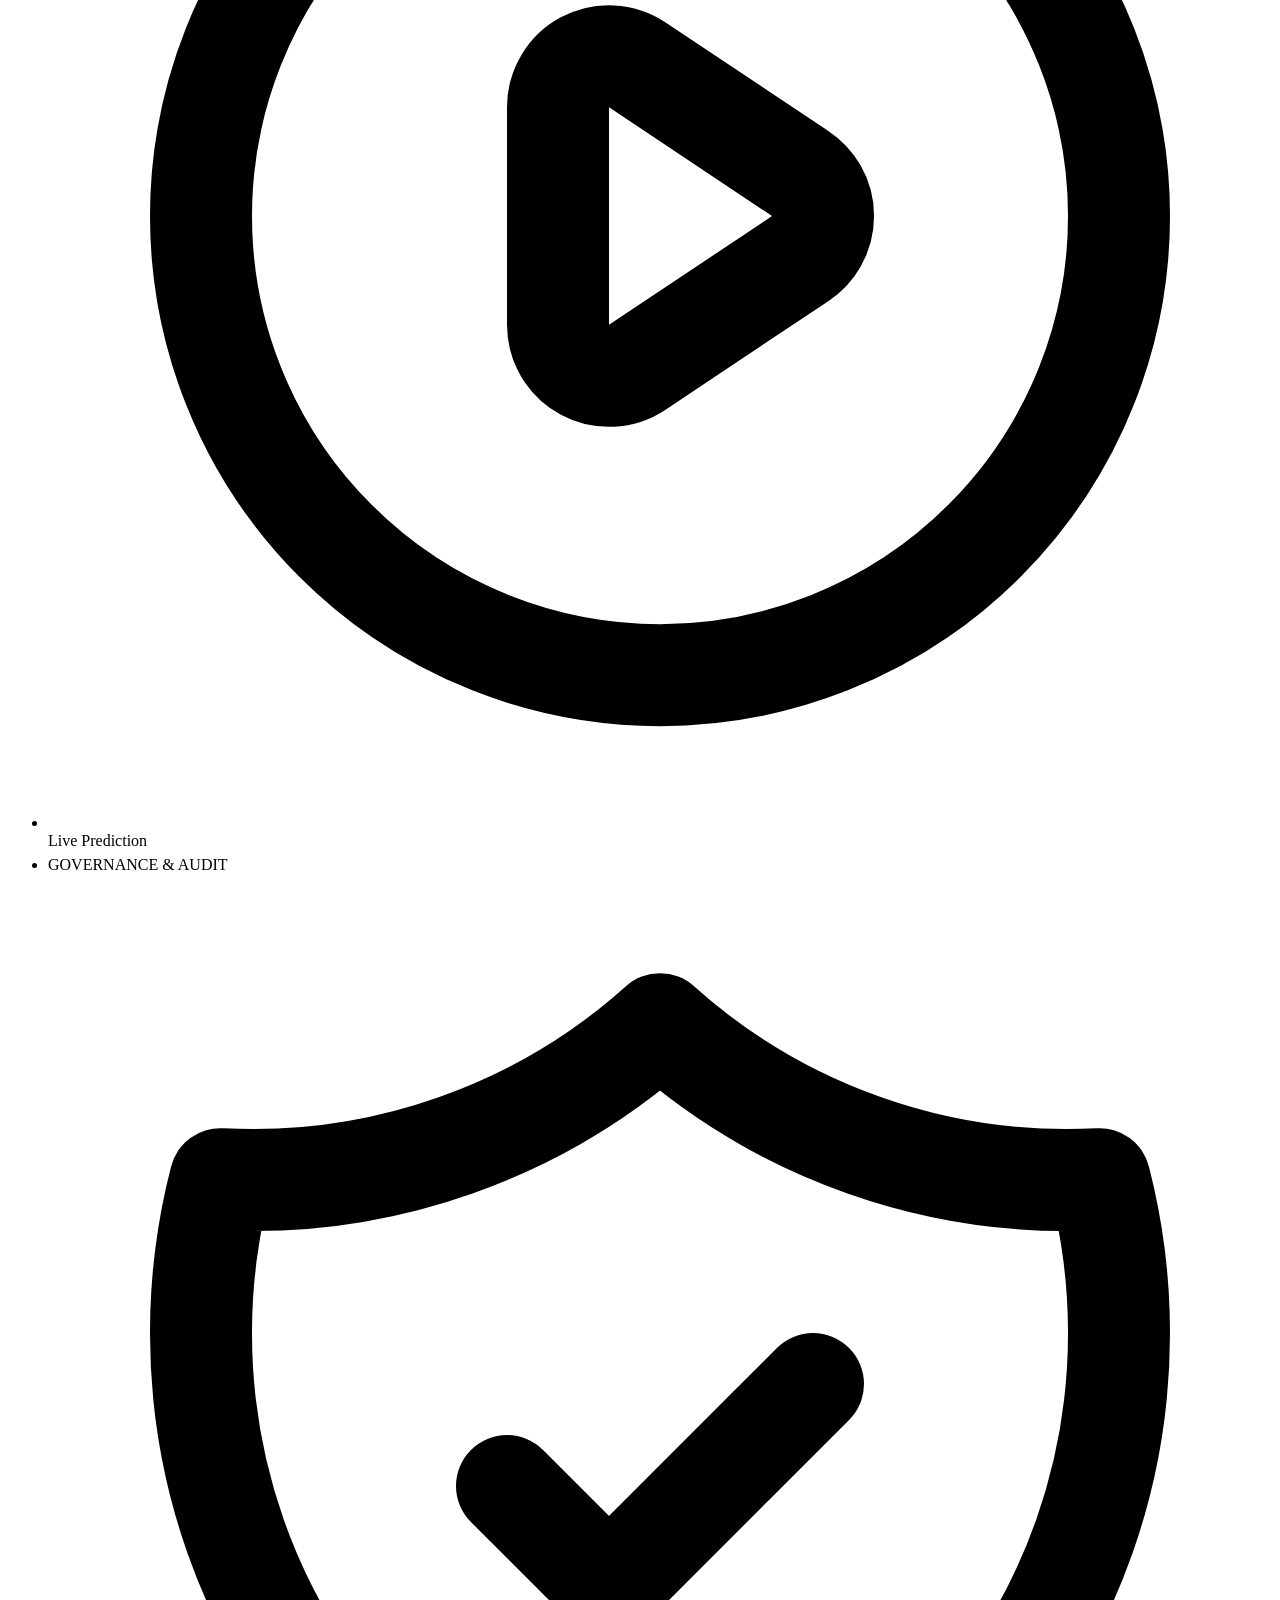
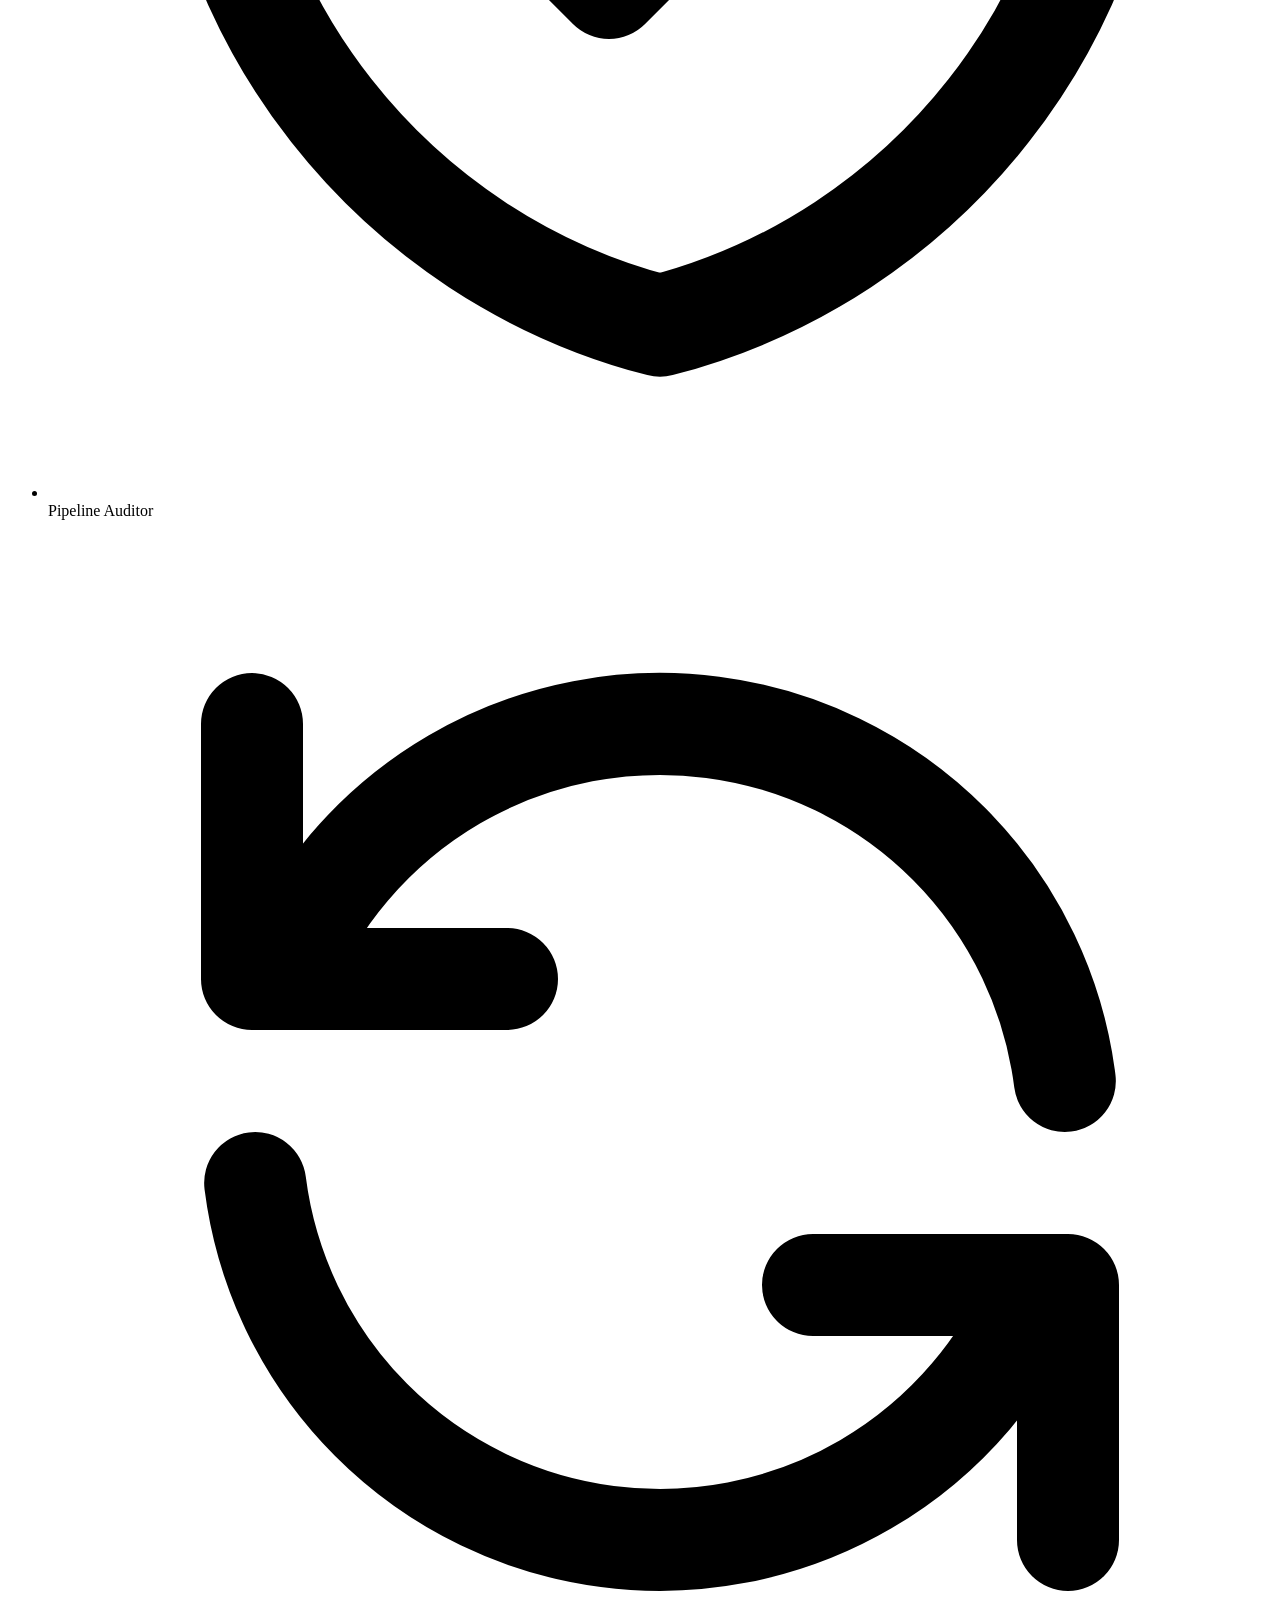
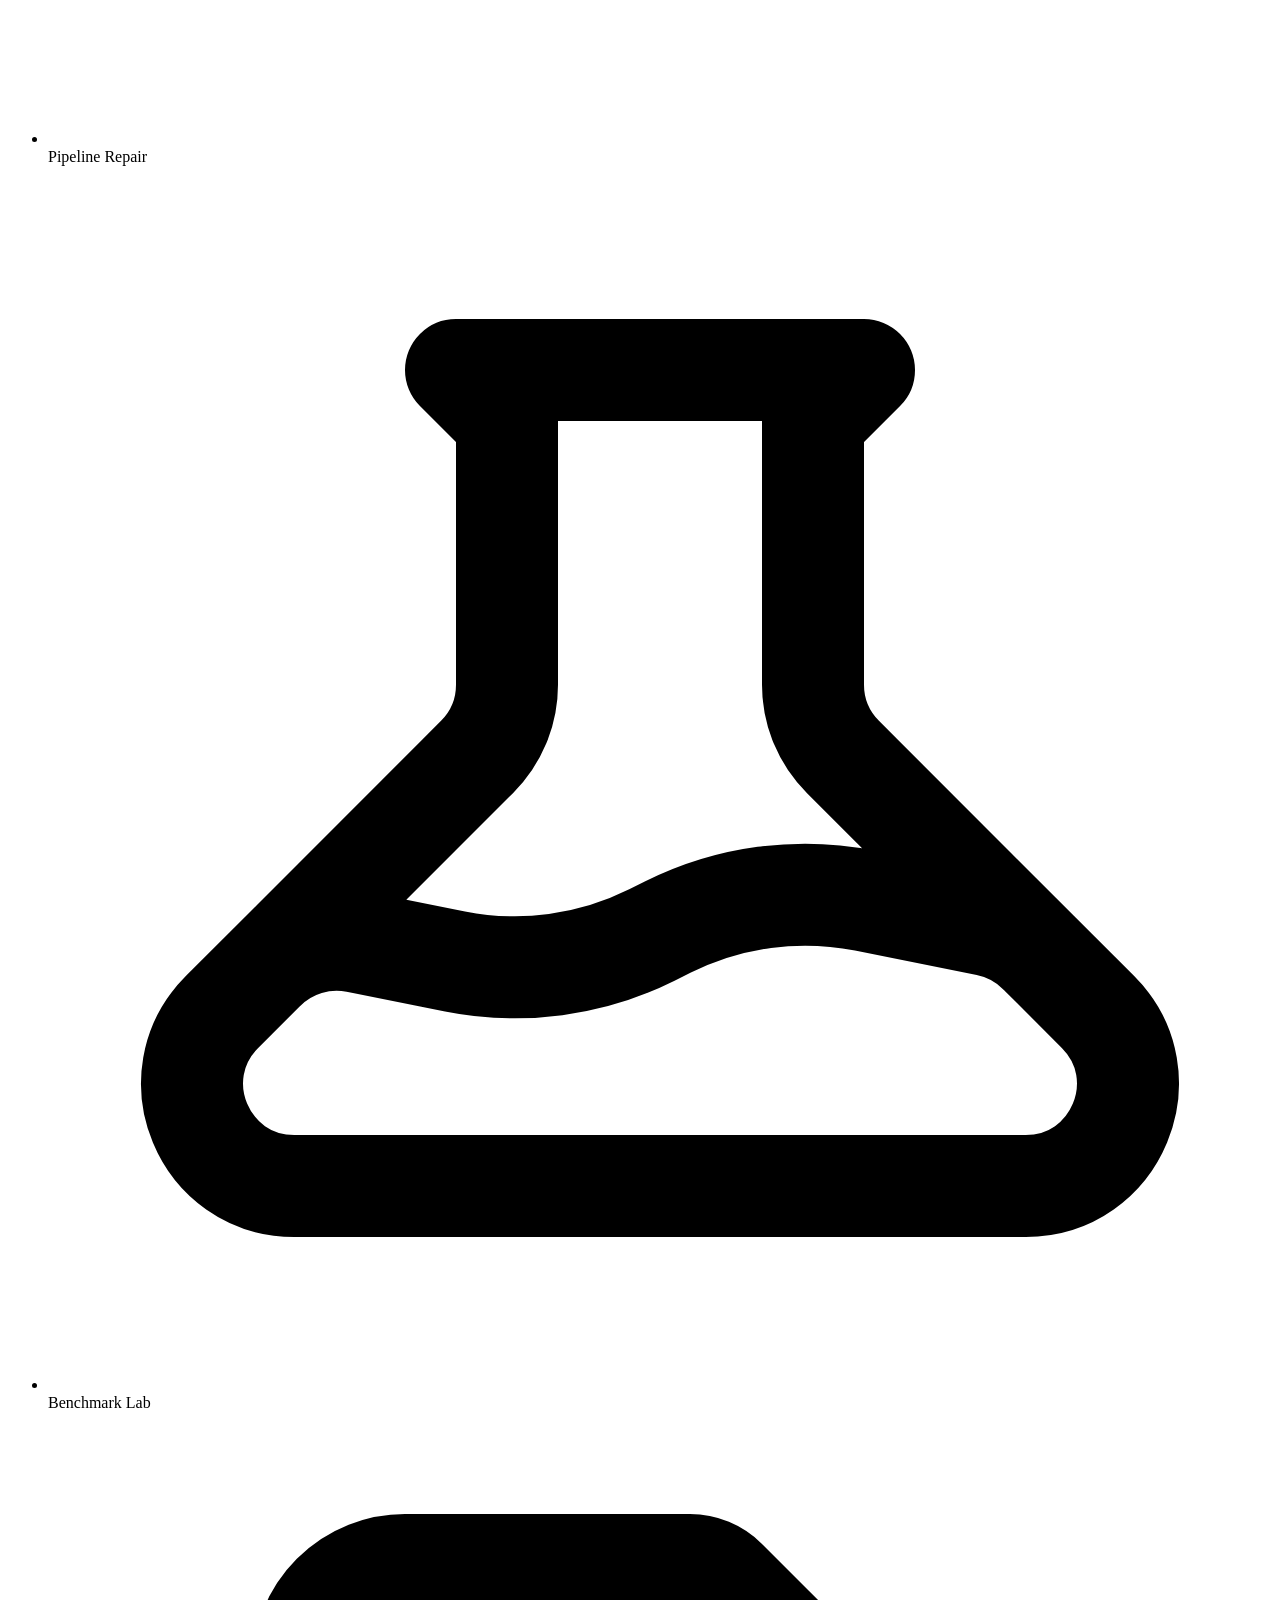
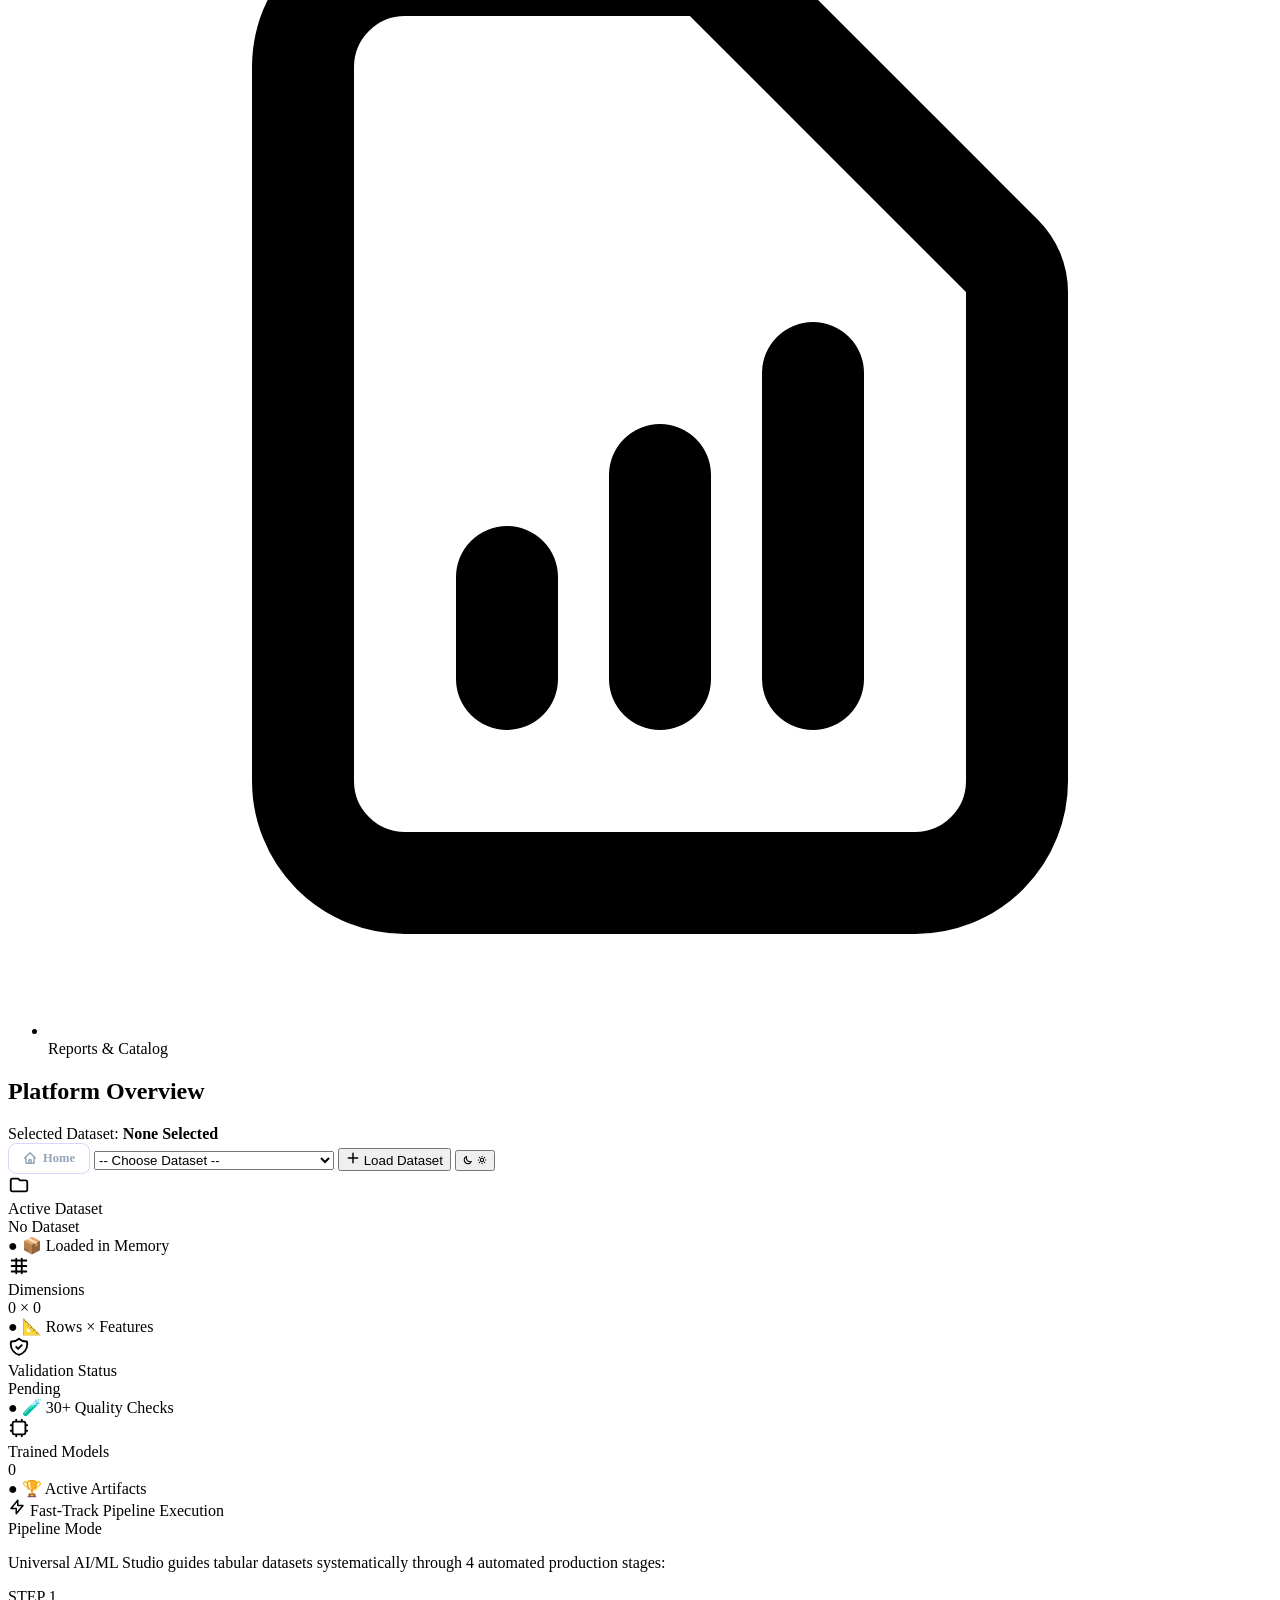
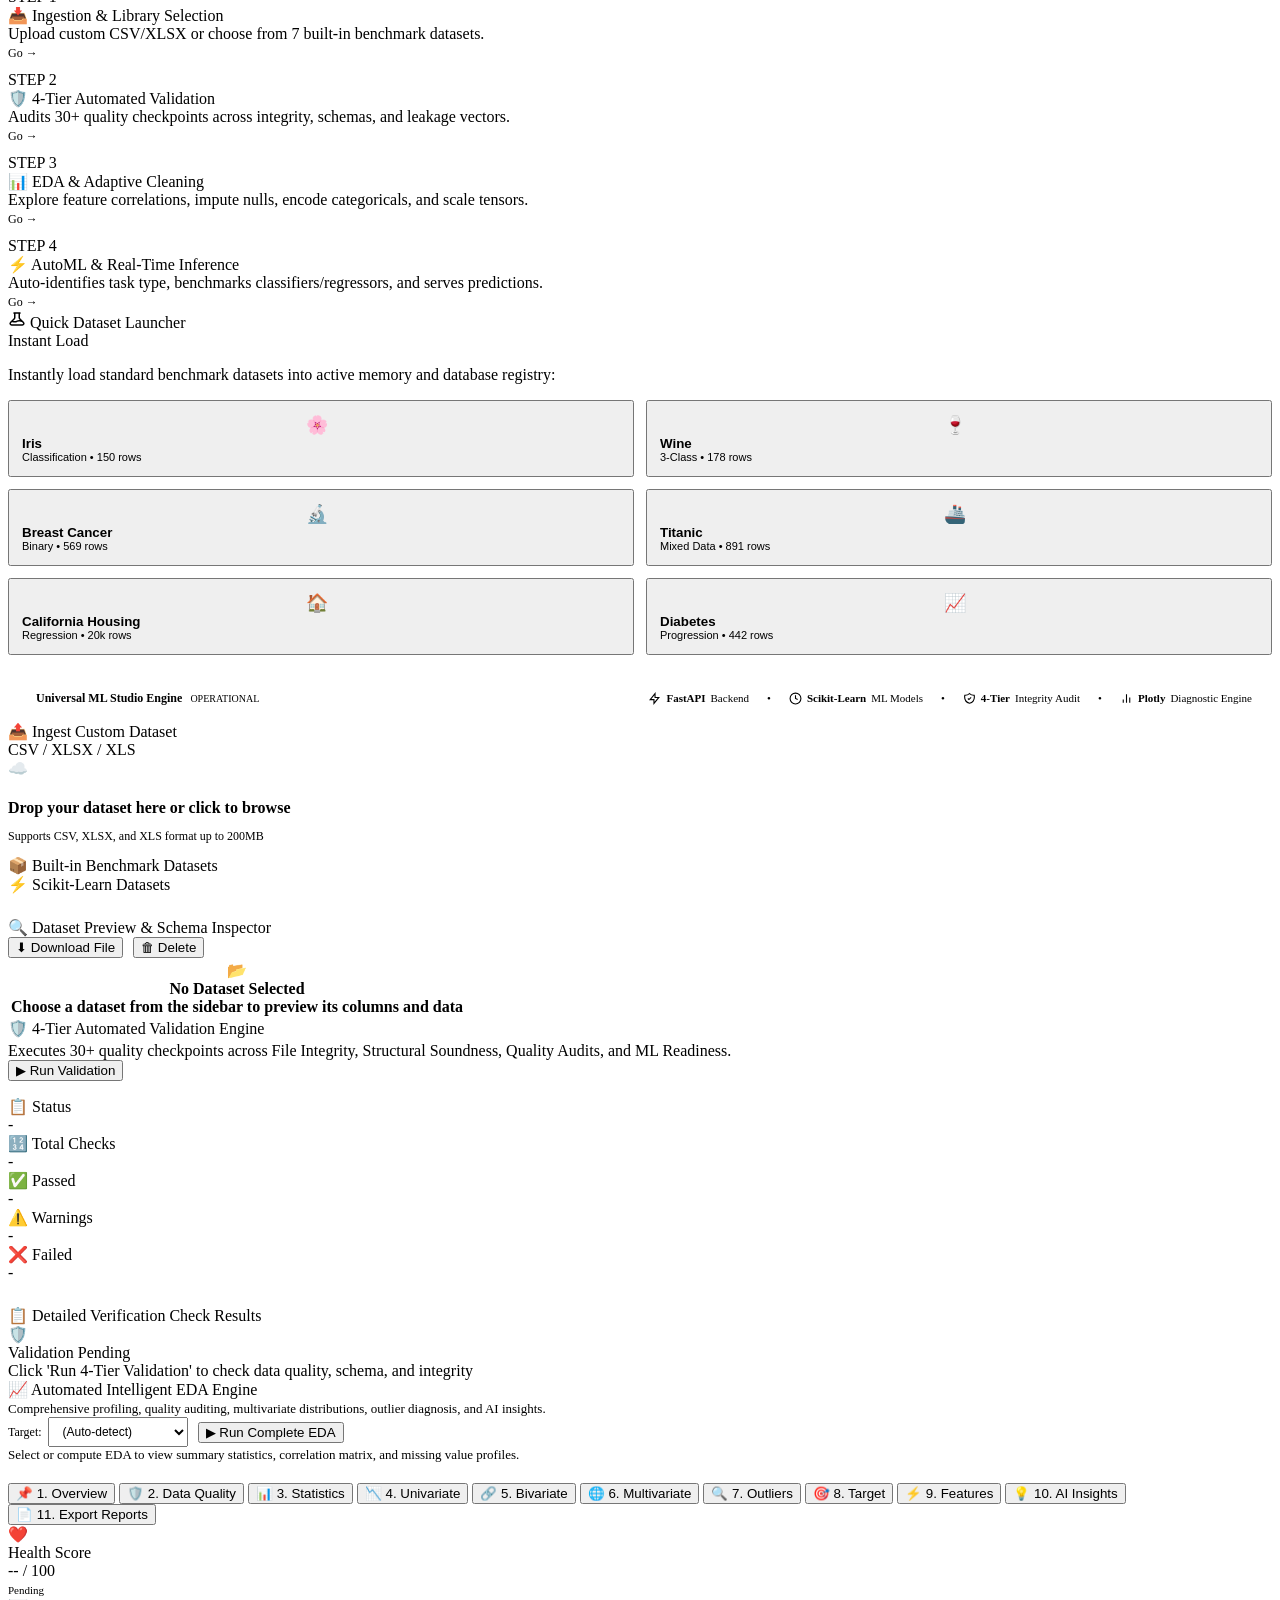
==== commit 7225ab13: "feat: UI polish, categorical encoding fix, encoding auto-detection UI Improvements: - Add subtle dot" ====
--- a/universal_ml_studio/static/index.html
+++ b/universal_ml_studio/static/index.html
@@ -201,7 +201,7 @@
               <div class="kpi-body">
                 <div class="kpi-label">Active Dataset</div>
                 <div class="kpi-val" id="kpi-dataset-name">No Dataset</div>
-                <div class="kpi-sub"><span style="color:var(--accent-indigo);">●</span> Loaded in Memory</div>
+                <div class="kpi-sub"><span style="color:var(--accent-indigo);">●</span> 📦 Loaded in Memory</div>
               </div>
             </div>
             <div class="kpi-card">
@@ -214,7 +214,7 @@
               <div class="kpi-body">
                 <div class="kpi-label">Dimensions</div>
                 <div class="kpi-val" id="kpi-dimensions">0 × 0</div>
-                <div class="kpi-sub"><span style="color:var(--accent-cyan);">●</span> Rows × Features</div>
+                <div class="kpi-sub"><span style="color:var(--accent-cyan);">●</span> 📐 Rows × Features</div>
               </div>
             </div>
             <div class="kpi-card">
@@ -228,7 +228,7 @@
               <div class="kpi-body">
                 <div class="kpi-label">Validation Status</div>
                 <div class="kpi-val" id="kpi-validation-status">Pending</div>
-                <div class="kpi-sub"><span style="color:var(--accent-emerald);">●</span> 30+ Quality Checks</div>
+                <div class="kpi-sub"><span style="color:var(--accent-emerald);">●</span> 🧪 30+ Quality Checks</div>
               </div>
             </div>
             <div class="kpi-card">
@@ -242,7 +242,7 @@
               <div class="kpi-body">
                 <div class="kpi-label">Trained Models</div>
                 <div class="kpi-val" id="kpi-models-count">0</div>
-                <div class="kpi-sub"><span style="color:var(--accent-amber);">●</span> Active Artifacts</div>
+                <div class="kpi-sub"><span style="color:var(--accent-amber);">●</span> 🏆 Active Artifacts</div>
               </div>
             </div>
           </div>
@@ -470,7 +470,11 @@
               <table class="data-table" id="dataset-preview-table">
                 <thead>
                   <tr>
-                    <th>Select a dataset to preview columns and data</th>
+                    <th><div class="empty-state">
+    <div class="empty-state-icon">📂</div>
+    <div class="empty-state-title">No Dataset Selected</div>
+    <div class="empty-state-desc">Choose a dataset from the sidebar to preview its columns and data</div>
+</div></th>
                   </tr>
                 </thead>
                 <tbody></tbody>
@@ -535,8 +539,11 @@
               </div>
             </div>
             <div id="validation-checks-list">
-              <p style="color:var(--text-dim); font-size:13px;">No validation report generated yet. Click "Run
-                Validation" above.</p>
+<div class="empty-state">
+    <div class="empty-state-icon">🛡️</div>
+    <div class="empty-state-title">Validation Pending</div>
+    <div class="empty-state-desc">Click 'Run 4-Tier Validation' to check data quality, schema, and integrity</div>
+</div>
             </div>
           </div>
         </section>
@@ -684,7 +691,11 @@
                 <div class="card-title">💡 Actionable Data Quality Recommendations</div>
               </div>
               <div id="eda-quality-recommendations-list" style="display:flex; flex-direction:column; gap:10px;">
-                <span style="color:var(--text-muted); font-size:13px;">No recommendations yet.</span>
+<div class="empty-state">
+    <div class="empty-state-icon">💡</div>
+    <div class="empty-state-title">No Insights Yet</div>
+    <div class="empty-state-desc">Run EDA analysis to generate AI-powered recommendations</div>
+</div>
               </div>
             </div>
           </div>
@@ -1221,8 +1232,11 @@
                 </div>
               </div>
               <div id="ml-result-display">
-                <p style="color:var(--text-dim); font-size:13px;">No model trained yet in this session. Configure
-                  parameters and train a model.</p>
+<div class="empty-state">
+    <div class="empty-state-icon">🧠</div>
+    <div class="empty-state-title">No Models Trained</div>
+    <div class="empty-state-desc">Select a target column and algorithm to train your first model</div>
+</div>
               </div>
             </div>
           </div>
@@ -1578,8 +1592,11 @@
             </div>
             <div id="auditor-findings-container"
               style="display:flex; flex-direction:column; gap:14px; margin-top:10px;">
-              <span style="color:var(--text-muted); font-size:13px;">Select a dataset and click "Run Deep Pipeline
-                Audit" to detect potential evaluation leakage and pipeline bugs.</span>
+<div class="empty-state">
+    <div class="empty-state-icon">🔍</div>
+    <div class="empty-state-title">Ready to Audit</div>
+    <div class="empty-state-desc">Select a dataset and click 'Run Full Audit' to analyze your ML pipeline</div>
+</div>
             </div>
           </div>
         </section>
@@ -1611,7 +1628,11 @@
                 <span class="badge badge-invalid" id="repair-before-badge">Leaky / Inflated</span>
               </div>
               <div id="repair-before-metrics-list" style="display:flex; flex-direction:column; gap:10px;">
-                <span style="color:var(--text-muted); font-size:13px;">No repair run yet.</span>
+<div class="empty-state">
+    <div class="empty-state-icon">🛠️</div>
+    <div class="empty-state-title">No Repairs Run</div>
+    <div class="empty-state-desc">Run the pipeline auditor first, then apply automated repairs</div>
+</div>
               </div>
             </div>
 
@@ -1622,7 +1643,11 @@
                 <span class="badge badge-valid" id="repair-after-badge">Honest / Production-Ready</span>
               </div>
               <div id="repair-after-metrics-list" style="display:flex; flex-direction:column; gap:10px;">
-                <span style="color:var(--text-muted); font-size:13px;">No repair run yet.</span>
+<div class="empty-state">
+    <div class="empty-state-icon">🛠️</div>
+    <div class="empty-state-title">No Repairs Run</div>
+    <div class="empty-state-desc">Run the pipeline auditor first, then apply automated repairs</div>
+</div>
               </div>
             </div>
           </div>
@@ -1721,8 +1746,11 @@
                 </thead>
                 <tbody>
                   <tr>
-                    <td colspan="7" style="text-align:center; color:var(--text-muted);">Click "Run Synthetic Benchmark"
-                      to evaluate auditor detection against controlled corruption scenarios.</td>
+                    <td colspan="7" style="text-align:center; color:var(--text-muted);"><div class="empty-state">
+    <div class="empty-state-icon">🧪</div>
+    <div class="empty-state-title">Benchmark Lab</div>
+    <div class="empty-state-desc">Click 'Run Synthetic Benchmark' to stress-test your pipeline</div>
+</div></td>
                   </tr>
                 </tbody>
               </table>
@@ -1734,6 +1762,11 @@
   </div>
 
   <div id="toast-container"></div>
+  <div class="footer-wave">
+    <svg viewBox="0 0 1440 20" preserveAspectRatio="none" xmlns="http://www.w3.org/2000/svg">
+        <path d="M0,10 C360,20 720,0 1080,10 C1260,15 1380,5 1440,10 L1440,20 L0,20 Z" />
+    </svg>
+  </div>
   <footer class="app-footer">
     <p>Crafted with <span class="app-footer-heart">♥</span> by Keerthi &amp; Jayakrushna</p>
   </footer>
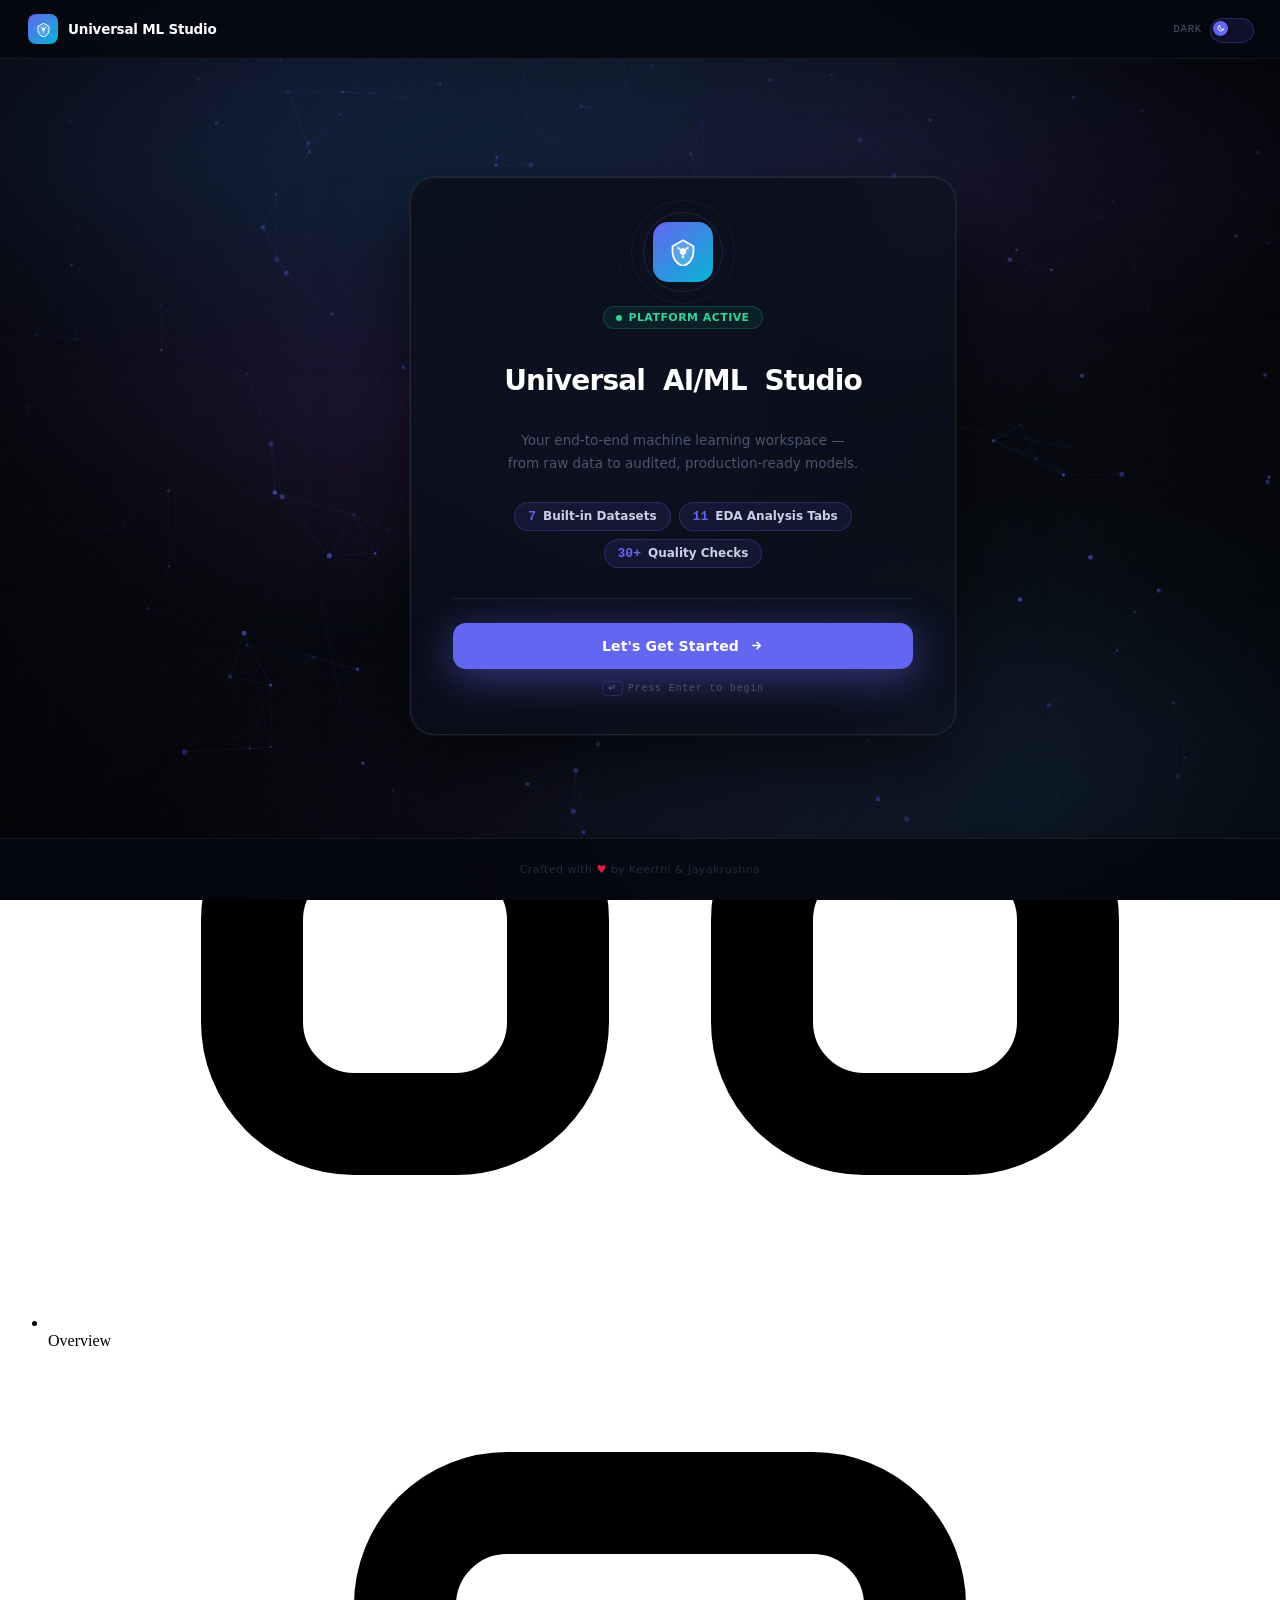
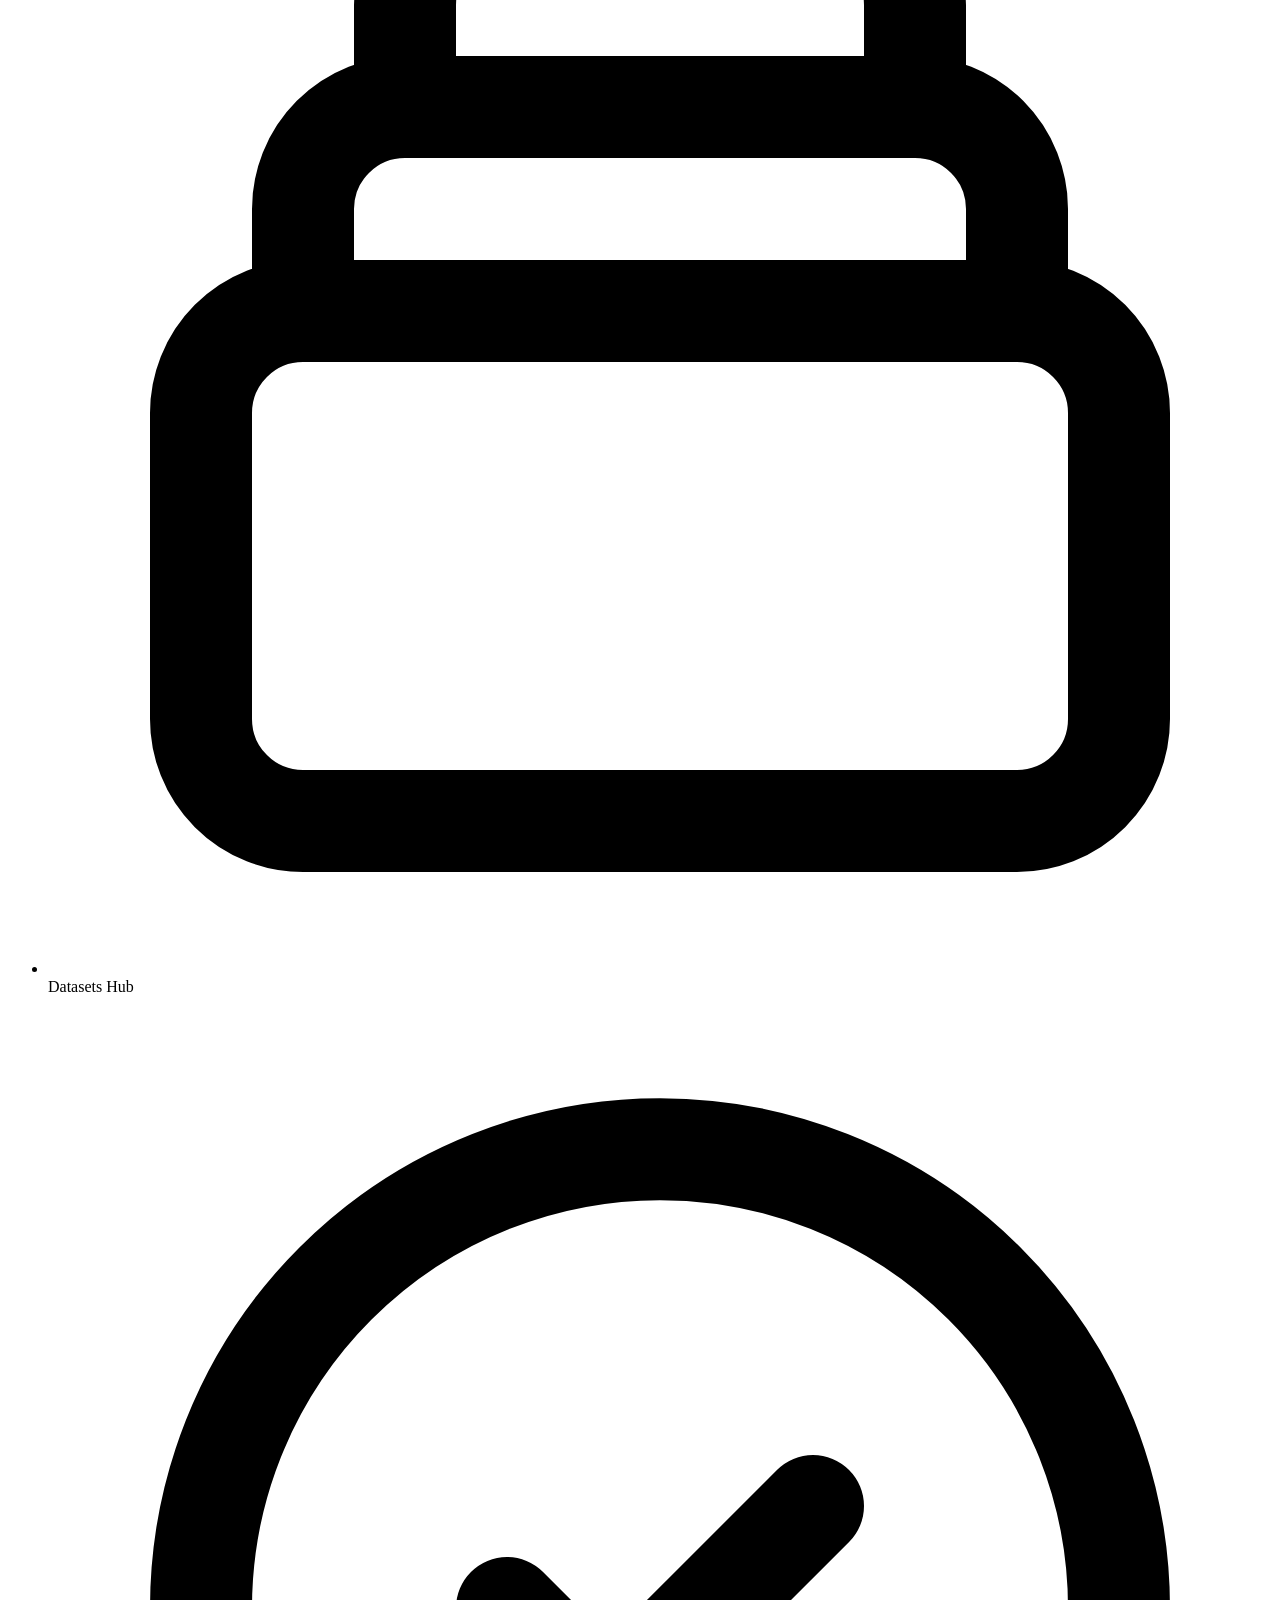
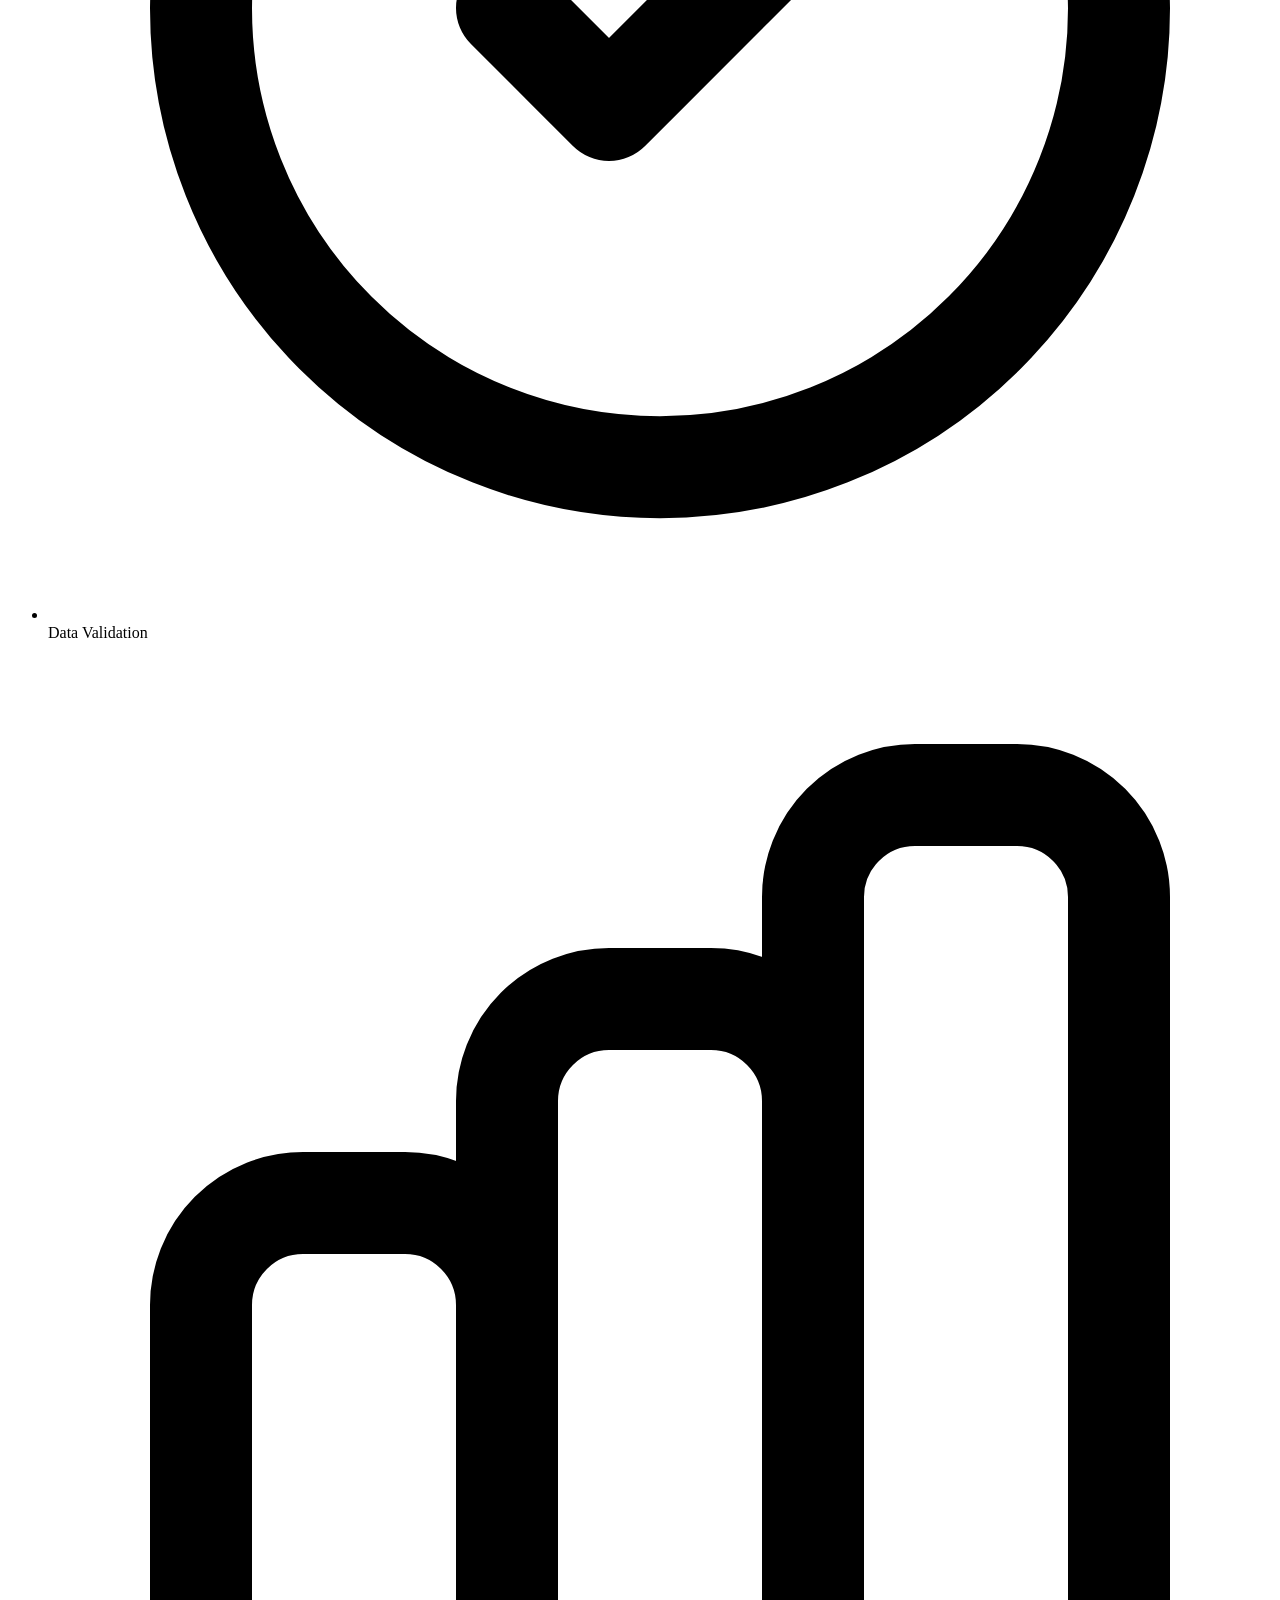
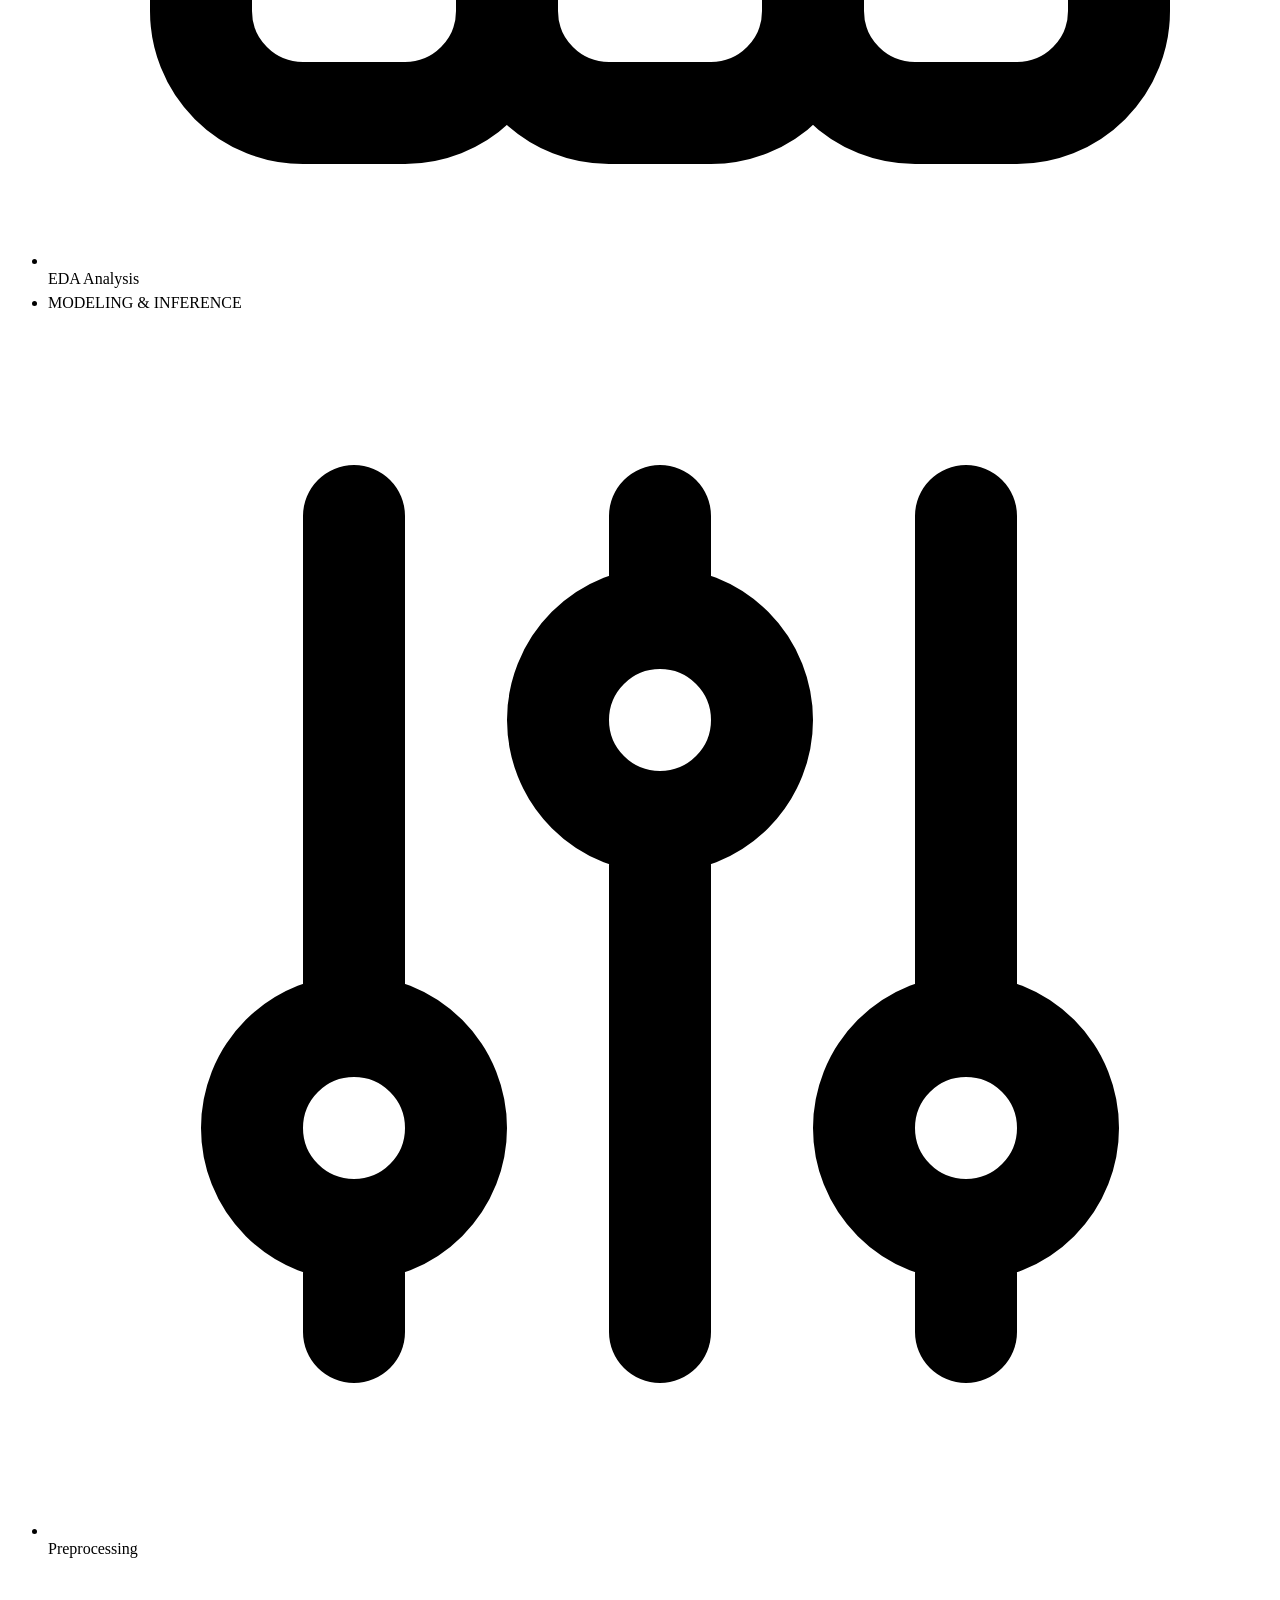
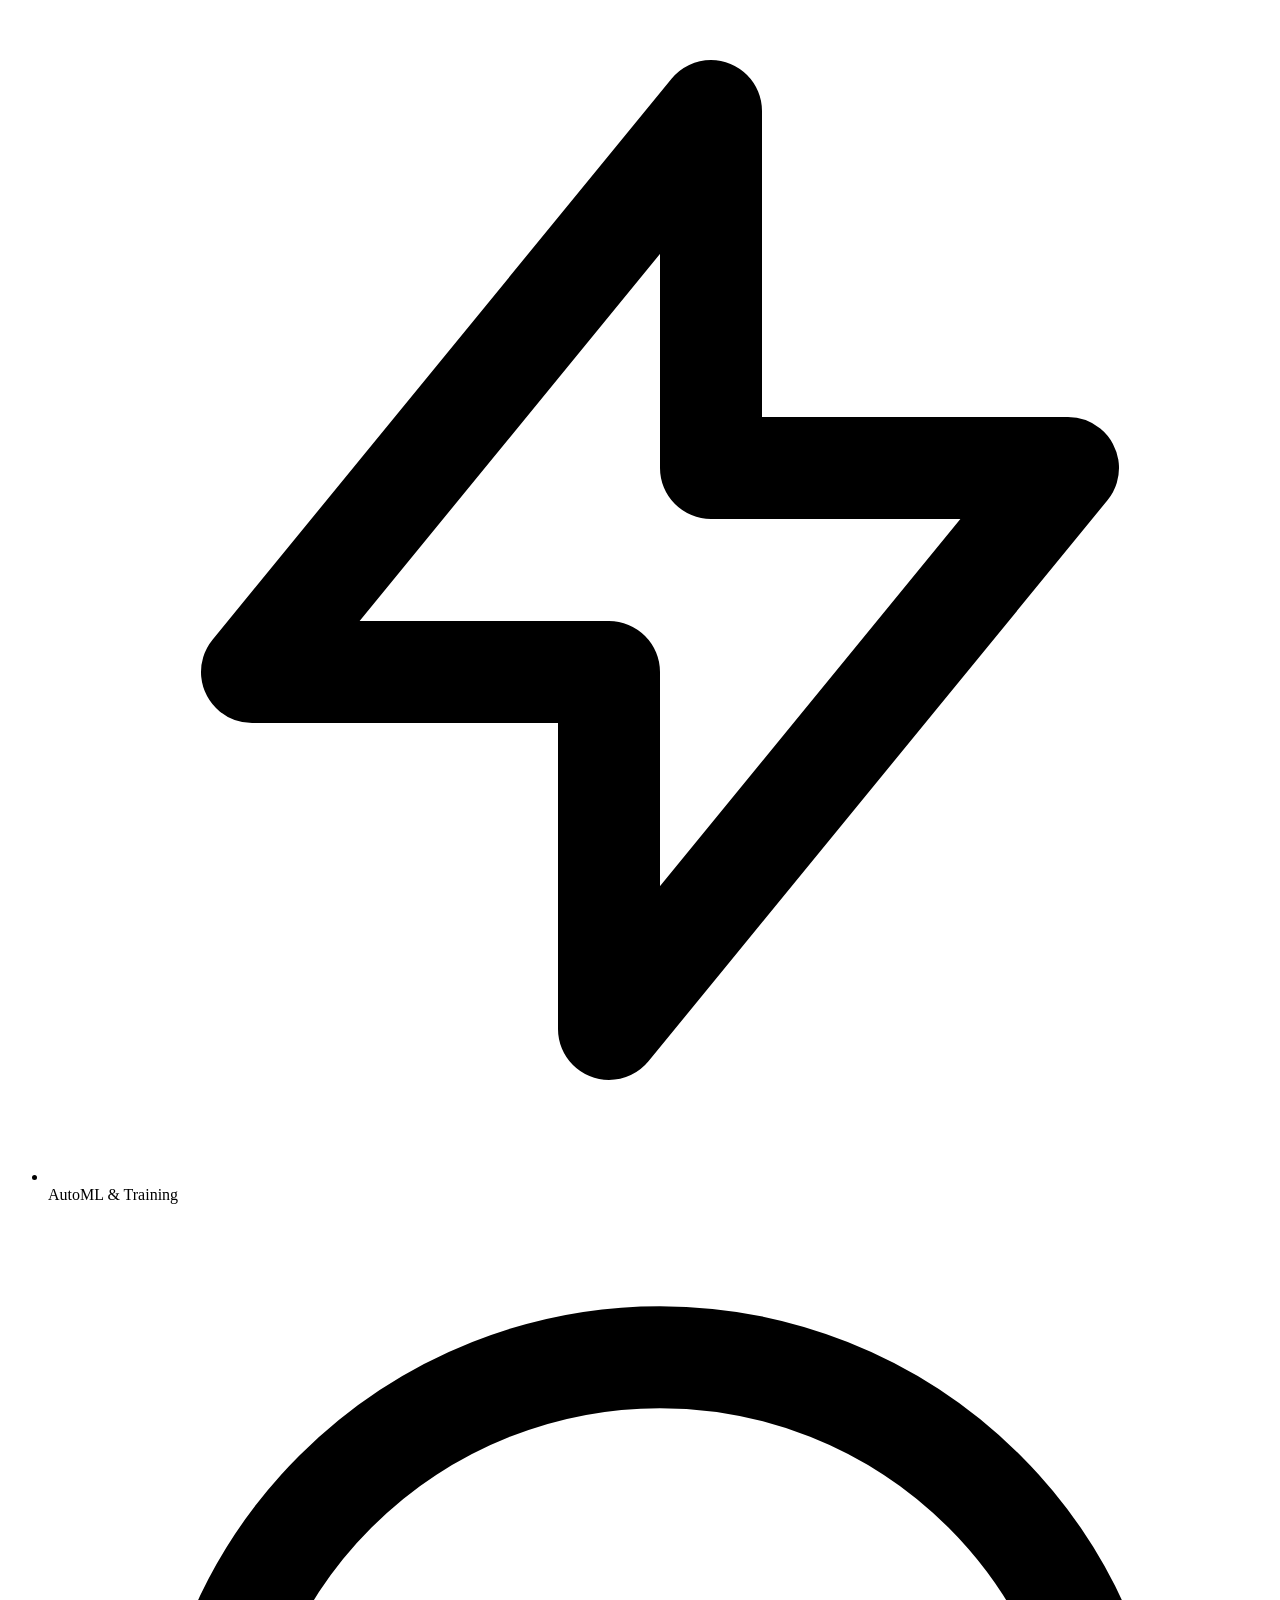
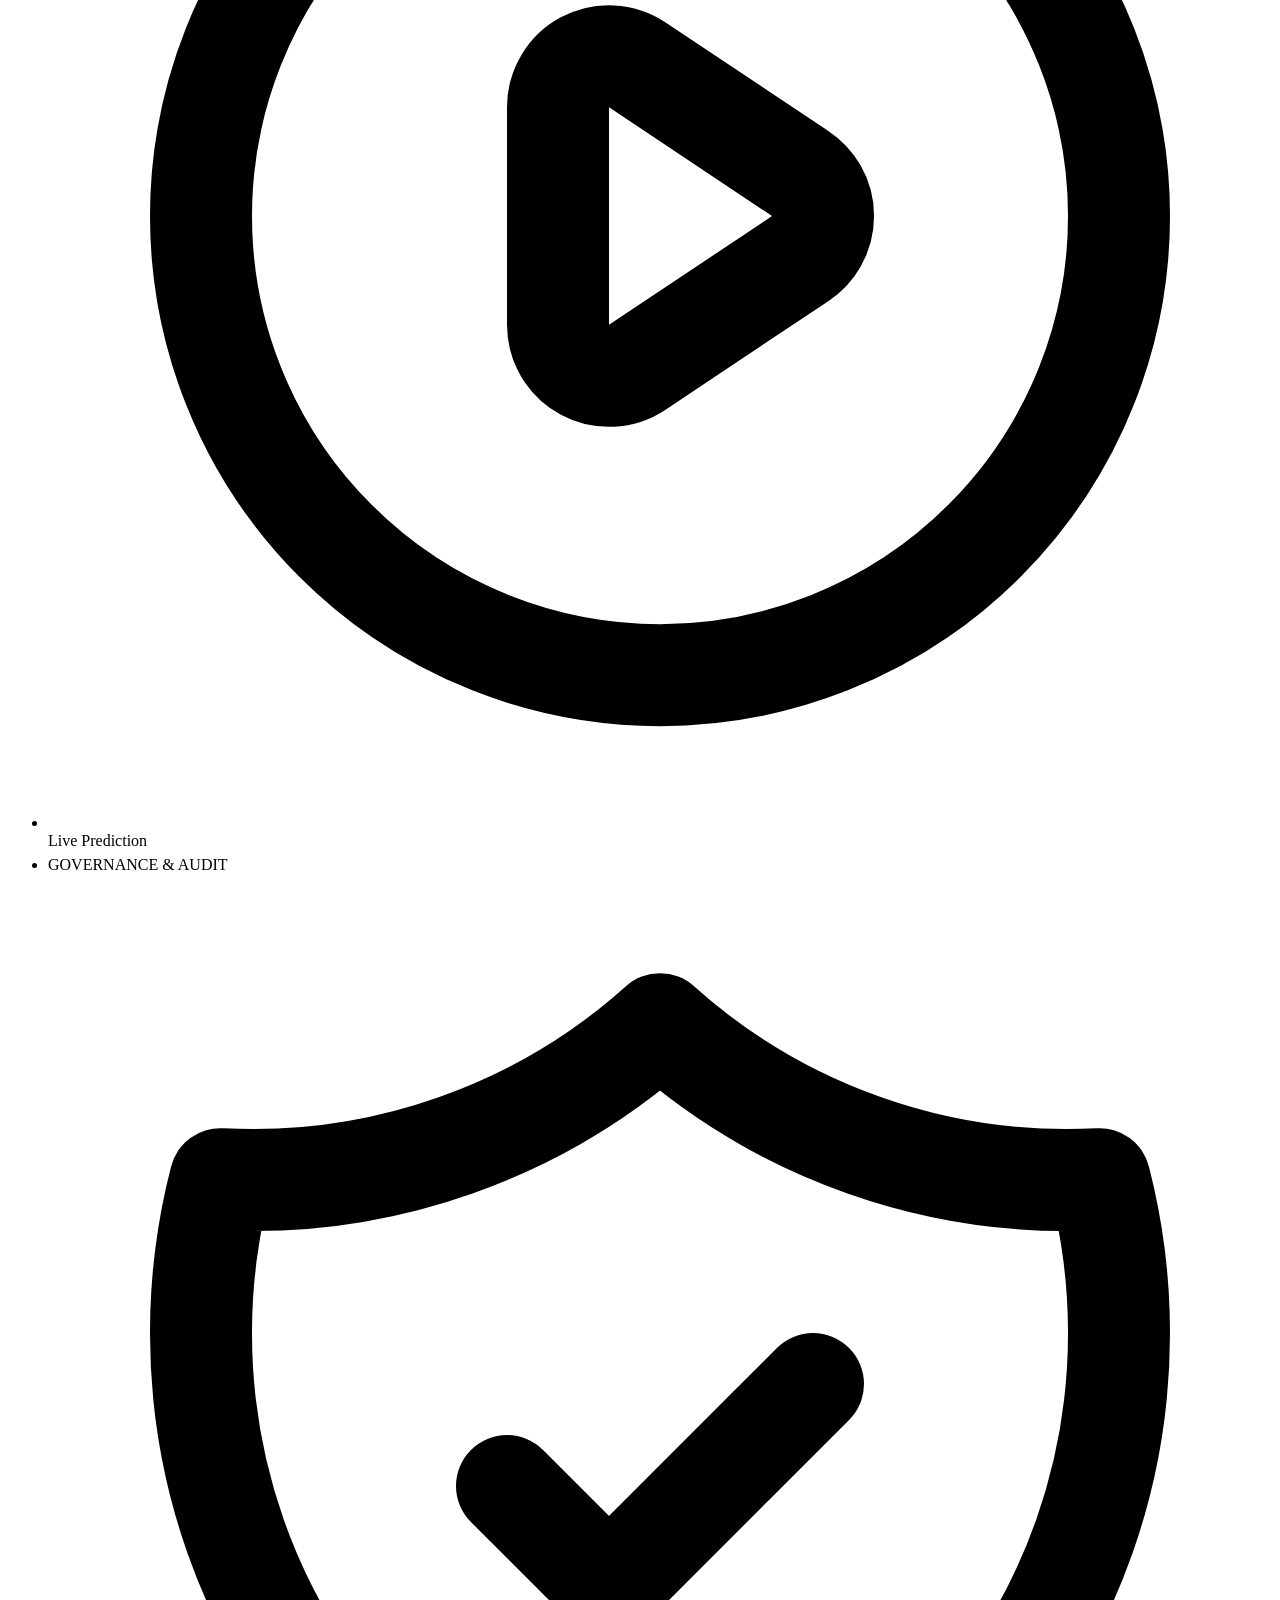
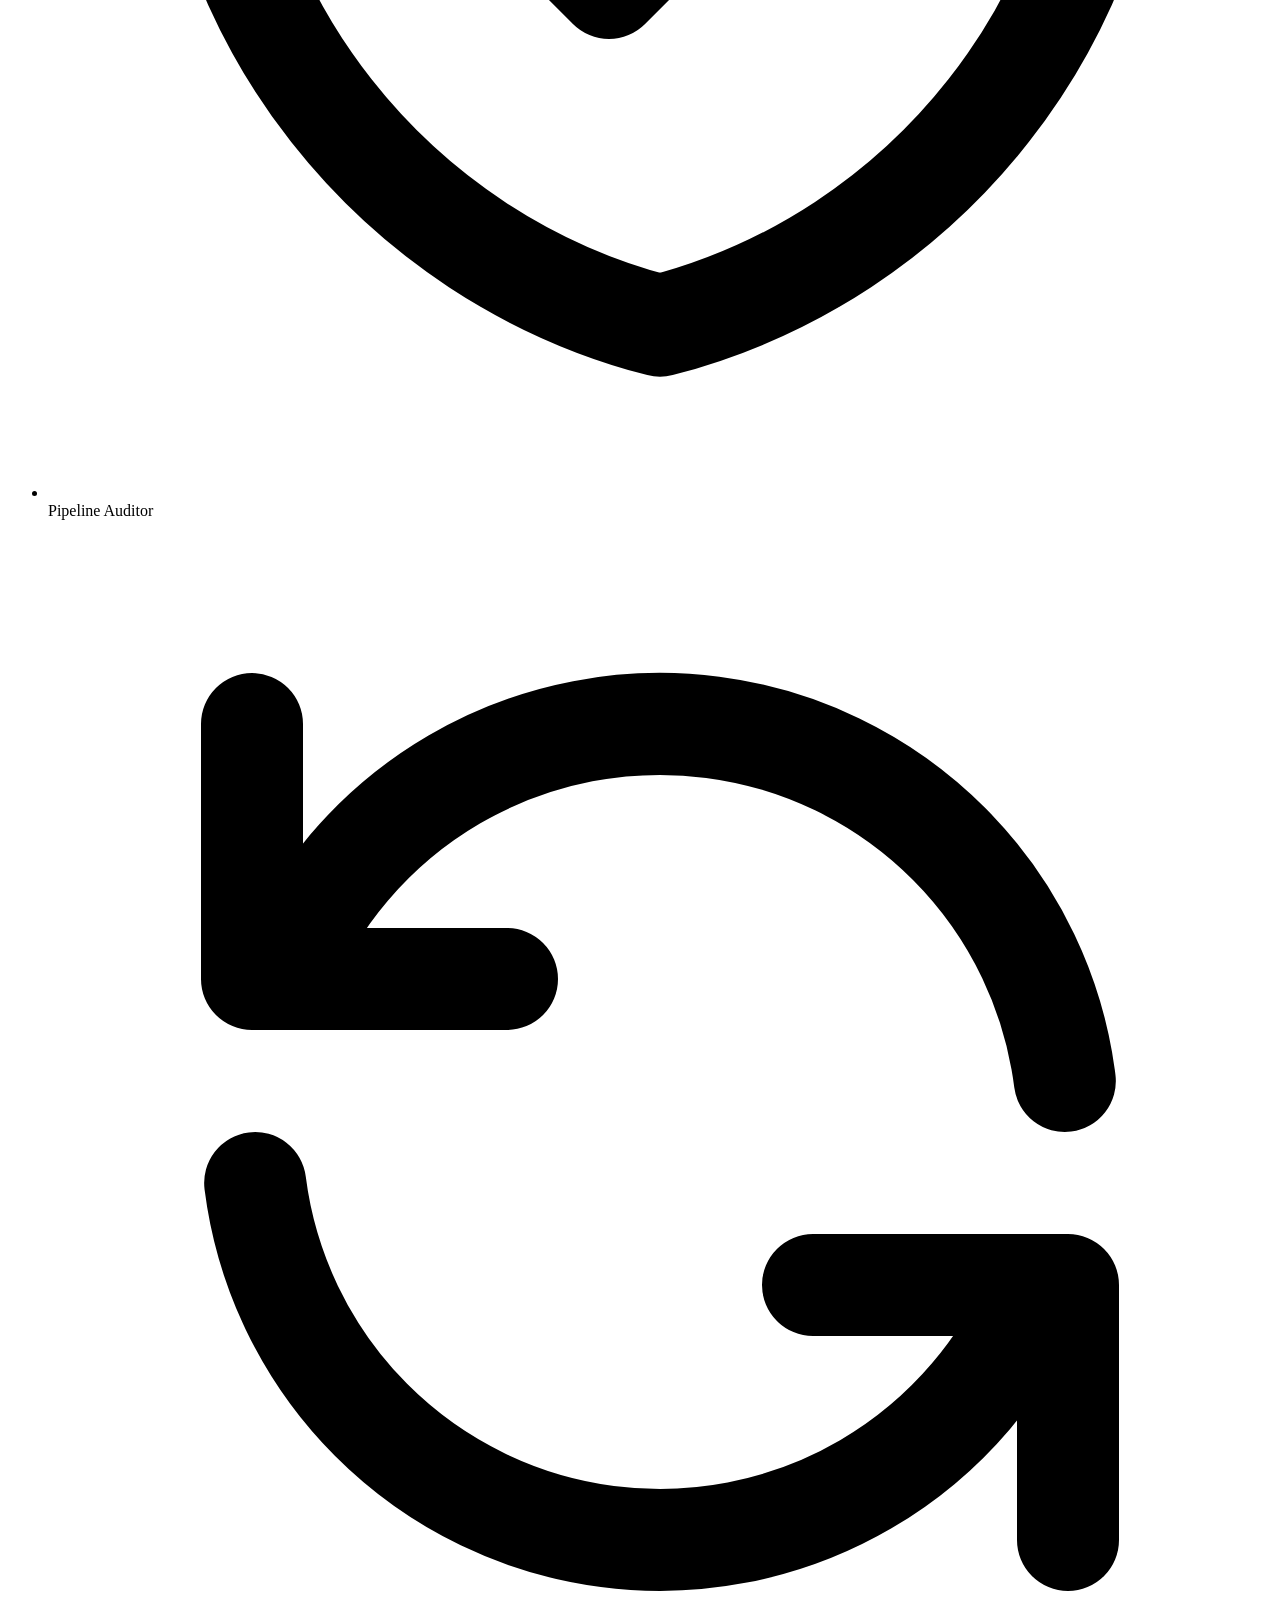
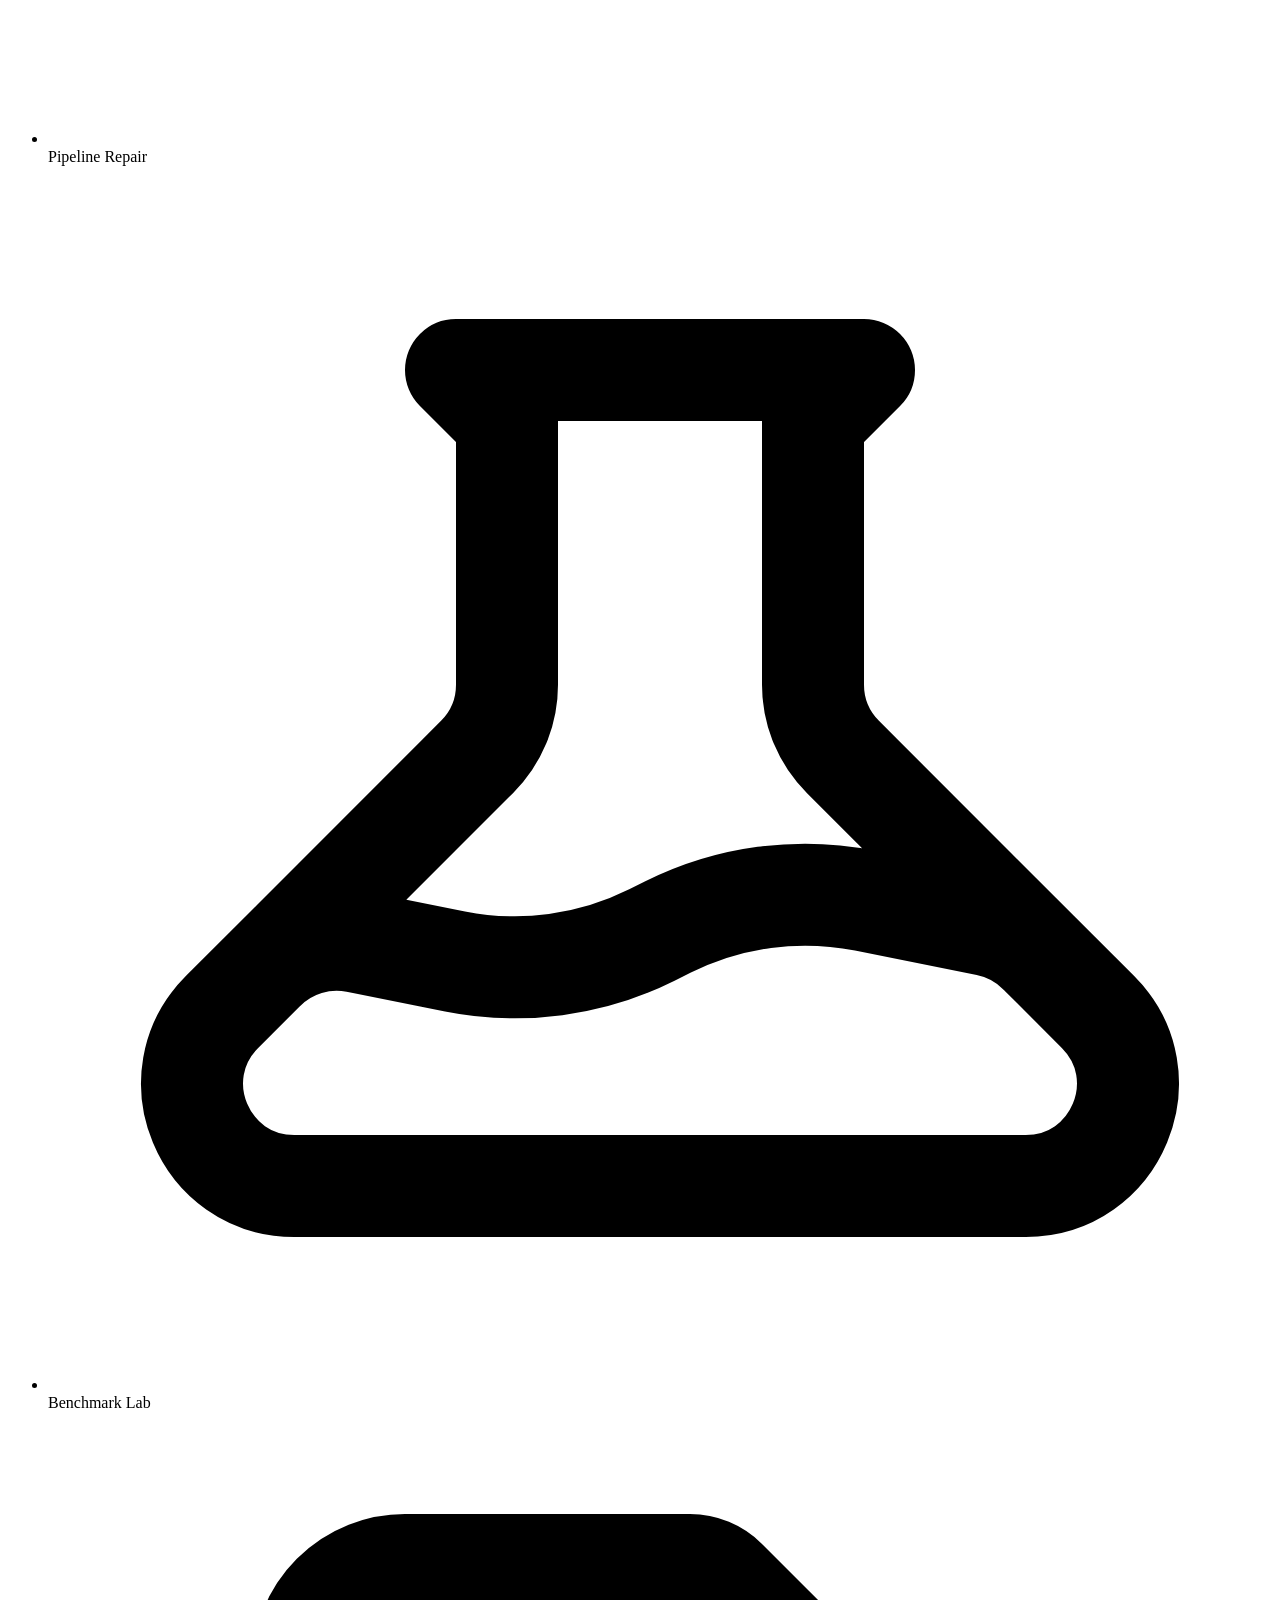
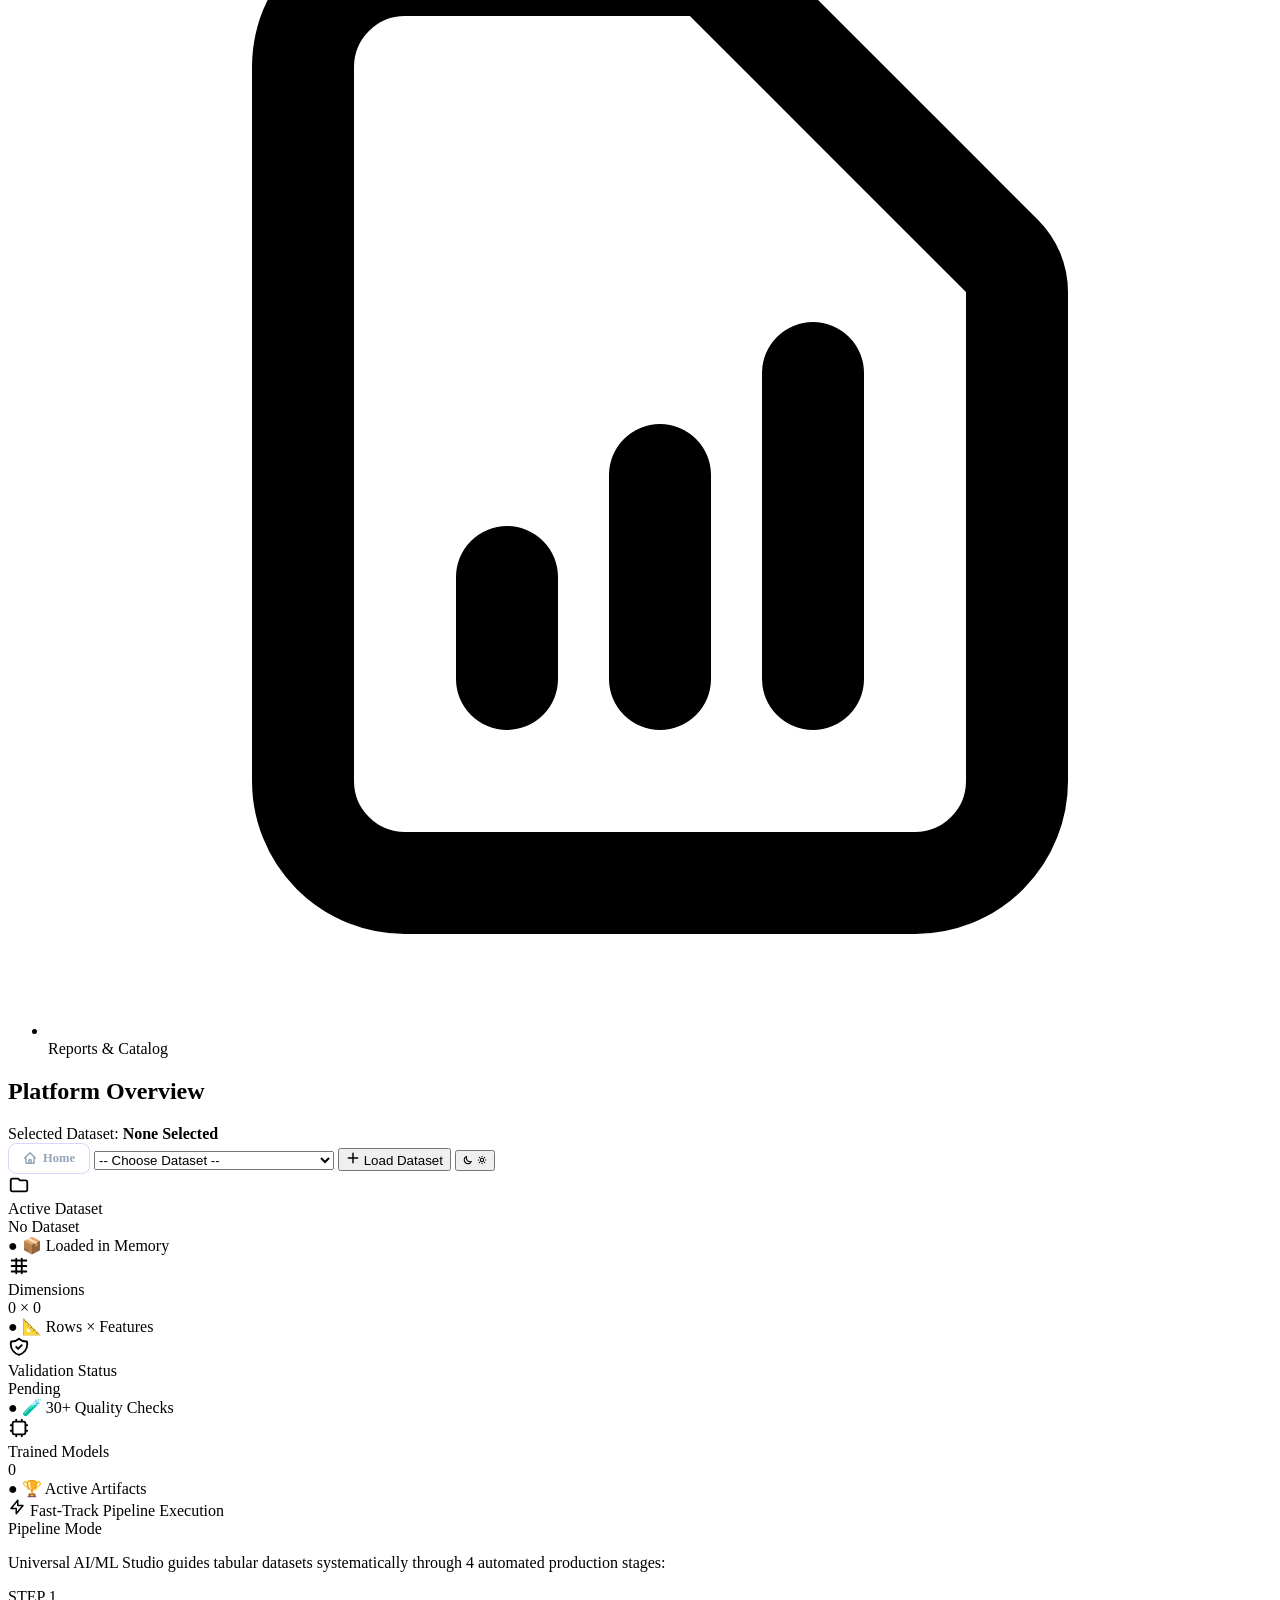
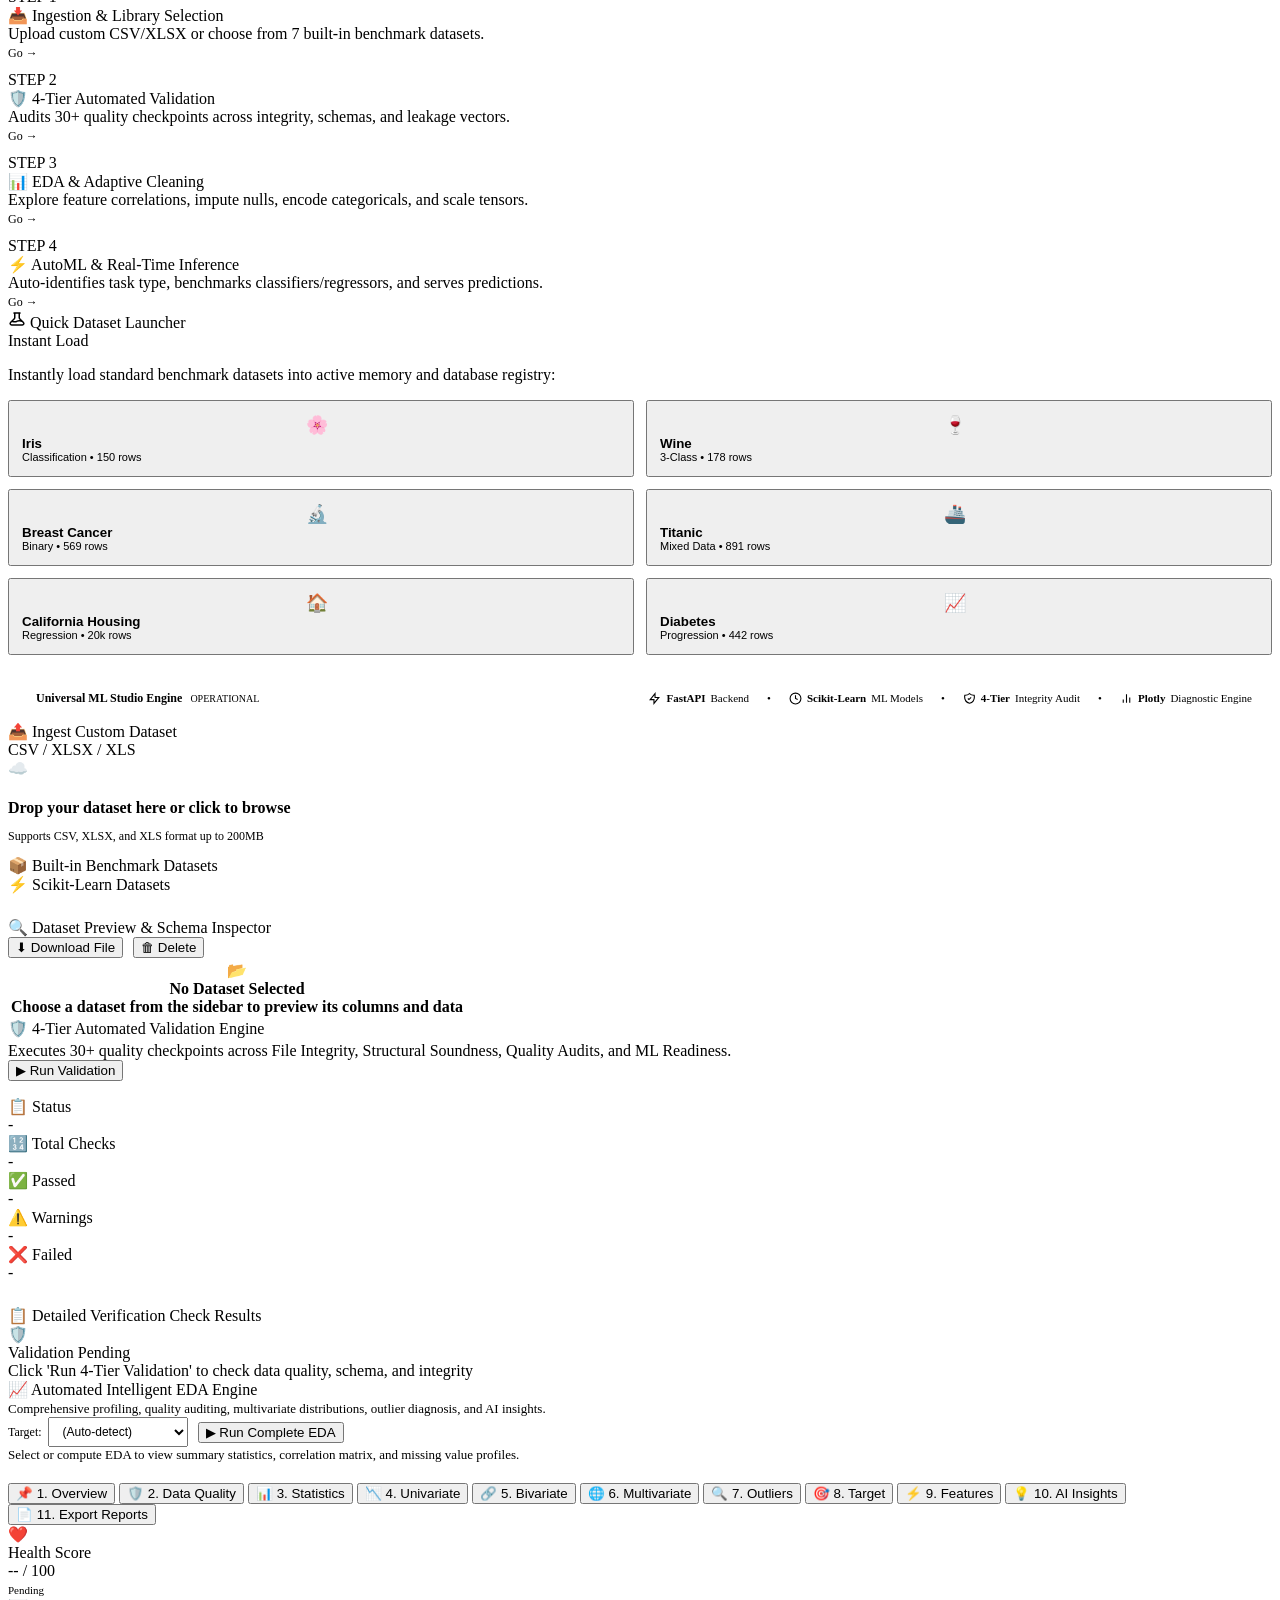
==== commit 40032da9: "feat: add temporal & aggregation leakage detection (base paper LIAR2) Implements the two core leakag" ====
--- a/universal_ml_studio/static/index.html
+++ b/universal_ml_studio/static/index.html
@@ -1588,6 +1588,8 @@
                   Leakage</button>
                 <button class="btn btn-secondary btn-sm" onclick="filterAuditFindings('split_integrity')">Split
                   Integrity</button>
+                <button class="btn btn-secondary btn-sm" onclick="filterAuditFindings('temporal_leakage')">&#9201; Temporal Leakage</button>
+                <button class="btn btn-secondary btn-sm" onclick="filterAuditFindings('aggregation_leakage')">&#128279; Aggregation Leakage</button>
               </div>
             </div>
             <div id="auditor-findings-container"
